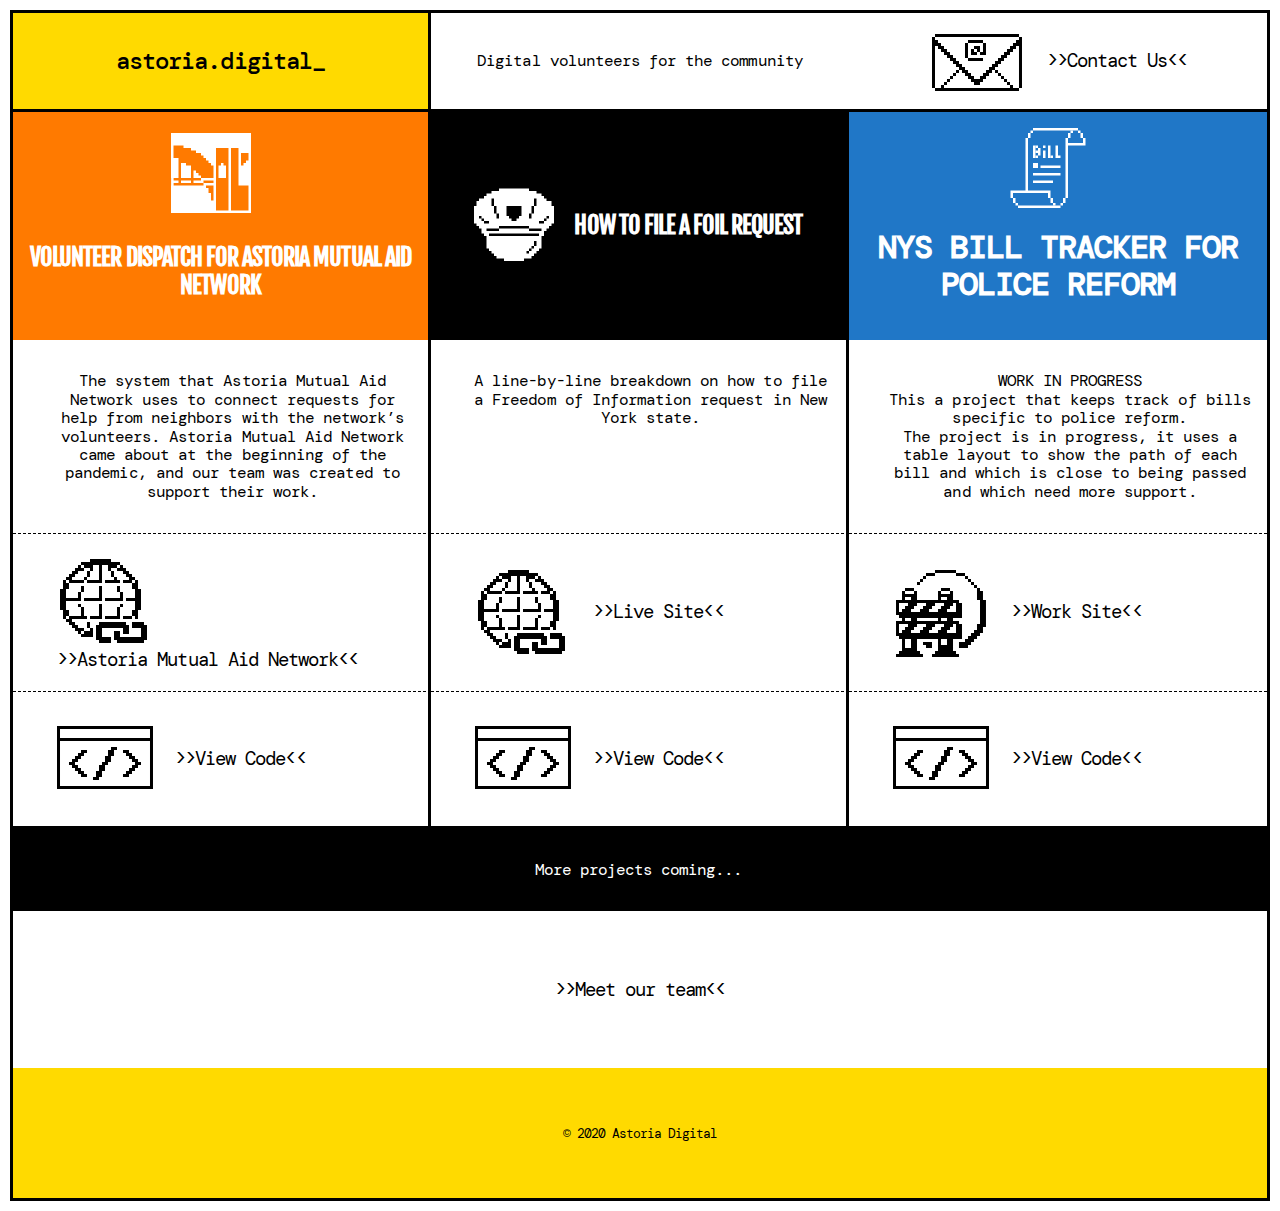
==== index.html @ bfd00ee8 "Merge pull request #7 from elliott-king/patch-1" ====
<!DOCTYPE html>
<html lang="en" dir="ltr">

  <head>
    <meta charset="utf-8">
    <meta name="viewport" content="width=device-width,initial-scale=1">
    <meta name="description" content="Digital volunteers for the community.">
    <title>Astoria Digital</title>
    <link href="https://fonts.googleapis.com/css2?family=DM+Mono:ital,wght@0,300;0,400;0,500;1,300;1,400;1,500&family=Fjalla+One&display=swap" rel="stylesheet">
    <link href="index.css" rel="stylesheet">
  </head>

  <body>
    <div hidden>
      <svg xmlns="http://www.w3.org/2000/svg">
        <symbol role="img" id="icon--ama" viewBox="0 0 8.467 8.467"><title>Bridge icon</title><path d="M0 0V4.762h.012v.794H0v2.91h8.467V0H0zm.265 1.323h1.058v.264h.794v.265h.529v.265h.529v.264h.265v.265h.264v.264h.265v.265h.264v.265h.265v1.322H3.175v.265h-.794v.265H3.44v-.265h1.058v.265H3.44v.264H.276v-.264h.518v-.265H.276v-.265h.518V2.646h-.53V1.323zm2.91 3.44v-.265H2.91v-.265h-.264V3.97H2.38v.793h.794zm1.323-3.176h1.587v6.615H4.762V1.59h-.264v-.002zm1.852 0h.794V5.556h1.058v2.646H6.35V1.587zm1.058.53h.794v.793h-.265v.265h-.264v.265h-.265V2.117zm-6.35 1.058V4.762h1.059V3.44h-.53v-.265h-.529zm4.234 0v.265h-.265v1.322h.794V3.44h-.265v-.265h-.264zM1.058 5.027v.265h1.059v-.265H1.058zm2.646.53h.794v1.587h-.265V6.35H3.97v-.53h-.265v-.264z"/></symbol>
        <symbol role="img" id="icon--bill" viewBox="0 0 8.467 8.467"><title>Legal bill icon</title><path d="M2.646 3.704h.53v.53h-.53zm-.794-2.646h.265v5.556h-.265zm4.233 0h.265v6.35h-.265zM.264 6.88v-.266h4.233v.265zm.794 1.586v-.265h4.498v.265zM2.646.264V0h4.762v.265zM6.35 1.852v-.265h1.852v.265zM3.44 4.233v-.265h2.116v.265zm-.794 1.588v-.265h2.117v.265zm0-.794v-.265h2.91v.265zM2.381.264h.265V.53h-.265z"/><path d="M6.614.264h.265V.53h-.265zm.794 0h.265V.53h-.265zM2.116.53h.265v.528h-.265zm4.234 0h.265v.528H6.35zm1.323 0h.265v.528h-.265zm.264.528h.265v.53h-.265zM4.233 6.88h.265v.528h-.265zm-3.969 0H.53v.528H.264zm.266.528h.264v.53H.53zm3.968 0h.265v.53h-.265zm1.323 0h.265v.53h-.265z"/><path d="M4.762 7.937h.265v.265h-.265zm.794 0h.265v.265h-.265zm-4.762 0h.265v.265H.794zm2.91-6.085h.265v.265h-.265zm0 .529h.265v.794h-.265zm-.529-.265h.265v.794h-.265zm-.529-.264h.265v1.323h-.265zm1.587 0h.265v1.323h-.265zm.794 0h.265v1.323h-.265z"/><path d="M2.91 1.852h.265v.265H2.91zm0 .529h.265v.265H2.91zm0 .529h.265v.265H2.91zm1.588 0h.265v.265h-.265zm.793.265h.265V2.91h-.265z"/></symbol>
        <symbol role="img" id="icon--caution" viewBox="0 0 8.467 8.467"><title>Caution icon</title><path d="M3.969.53v.264h-.265v.264H3.44v.53h-.265v.529H2.91v.529h-.264v.529H2.38v.265h-.264v.793h-.265v.53h-.265v.529h-.264v.264h-.265v.794H.794v.265H.529v.793h.265v.265h.529v.264h5.821v-.264h.529v-.265h.264v-.793h-.264V6.35h-.265v-.794h-.264v-.264h-.265v-.53h-.264v-.529H6.35V3.44h-.265v-.265h-.264v-.53h-.265v-.528h-.264v-.53h-.265v-.529h-.265V.794h-.264V.529h-.53zm0 .793h.529v.53h.264v.528h.265v.53h.265v.529h.264v.793h.265v.265h.264v.794h.265v.264h.265v.53h.264v.529h.265v.529h-.53v.264H1.853v-.264h-.53v-.53h.265v-.529h.265v-.529h.265v-.264h.264v-.794h.265v-.265h.264V3.44h.265v-.53h.265v-.529h.264v-.529h.265v-.53zm0 1.323v.264h-.265v2.117h.265v.794h.529v-.794h.264V2.91h-.264v-.264h-.53zm0 3.44v.264h-.265v.53h.265v.264h.529v-.265h.264V6.35h-.264v-.265h-.53z"/></symbol>
        <symbol role="img" id="icon--email" viewBox="0 0 8.467 8.467"><title>Email icon</title><path d="M.265 2.117v4.498h.264V2.91h.265v.265h.264v.265h.265v.264h.264v.265h.265v.264h.265v.265h.264v.264h.265v.265h.264v.265h.265v.264h.265v.265h.264v.264h.265v.265h.529v-.265h.264v-.264h.265v-.265h.265v-.264h.264v-.265h.265v-.265h.264v-.264h.265v-.265h.265V3.97h.264v-.265h.265V3.44h.264v-.265h.265V2.91h.264v3.705h.265V2.117h-.265v.264h-.264v.265h-.265v.264h-.264v.265h-.265v.265h-.264v.264H6.35v.265h-.265v.264h-.264v.265h-.265v.264h-.264v.265h-.265v.265h-.265v.264h-.264v.265h-.53v-.265h-.264v-.264H3.44v-.265h-.265v-.265H2.91v-.264h-.264v-.265H2.38V3.97h-.264v-.265h-.265V3.44h-.265v-.265h-.264V2.91h-.265v-.264H.794V2.38H.529v-.264H.265z"/><path d="M.529 6.879v-.265h7.408v.265zM.529 2.117v-.265h7.408v.265zM3.969 2.91v.265h.264v.265h.265v-.53h-.529z"/><path d="M3.704 3.175v.53h.529V3.44H3.97v-.265h-.265zM3.175 2.646h.265v1.323h-.265zM4.762 2.646v.794h-.264v.264h.529V2.646h-.265zM3.44 2.646v-.265h1.323v.265zM3.44 4.233v-.265h1.323v.265zM5.821 5.292v-.265h.265v.265z"/><path d="M6.085 5.556v-.265h.265v.265zM6.35 5.821v-.265h.265v.265zM6.615 6.085V5.82h.265v.265zM6.879 6.35v-.265h.265v.265zM7.144 6.615V6.35h.265v.265zM1.058 6.615V6.35h.265v.265zM1.323 6.35v-.265h.265v.265zM1.587 6.085V5.82h.265v.265zM1.852 5.821v-.265h.265v.265zM2.117 5.556v-.265h.265v.265z"/><path d="M2.381 5.292v-.265h.265v.265z"/></symbol>
        <symbol role="img" id="icon--filecode" viewBox="0 0 8.467 8.467"><title>Code file icon</title><path d="M0 1.323v5.556h8.467V1.323H0zm.265.264h7.937v.794H.265v-.794zm0 1.059h7.937v3.969H.265v-3.97z"/><path d="M2.117 3.44v.264h-.265v.265h-.265v.264h-.264v.265h-.265v.264h.265v.265h.264v.265h.265v.264h.265v.265h.529v-.265H2.38v-.264h-.264v-.265h-.265v-.265h-.265v-.264h.265v-.265h.265V3.97h.264v-.265h.265V3.44h-.53zM6.35 3.44v.264h.265v.265h.264v.264h.265v.265h.264v.264h-.264v.265h-.265v.265h-.264v.264H6.35v.265h-.53v-.265h.265v-.264h.265v-.265h.265v-.265h.264v-.264h-.264v-.265H6.35V3.97h-.265v-.265h-.264V3.44zM4.762 3.175v.265h-.264v.529h-.265v.529H3.97v.264h-.265v.53H3.44v.529h-.265v.264h.53v-.264h.264v-.53h.264v-.529h.265v-.264h.264v-.53h.265V3.44h.265v-.265h-.53z"/></symbol>
        <symbol role="img" id="icon--filegeneric" viewBox="0 0 8.467 8.467"><title>File icon</title><path d="M1.323 0v8.467h5.821V1.852h-.265v-.265h-.264v.265H5.292V.53h.264V.265h-.264V0H1.323zm4.233.53v.264h.265V.529h-.265zm.265.264v.264h.264V.794h-.264zm.264.264v.265h.265v-.265h-.265zm.265.265v.264h.265v-.264H6.35zM1.587.265h3.44v1.852H6.88v6.085H1.587V.265zm.794 2.91v.265h3.704v-.265H2.381zm0 .794v.264h3.704V3.97H2.381zm0 .793v.265h3.704v-.265H2.381zm0 .794v.265h3.704v-.265H2.381zm0 .794v.265h1.852V6.35H2.381z"/></symbol>
        <symbol role="img" id="icon--link" viewBox="0 0 32 32"><title>Link icon</title><path d="M0 0h32v32H0V0zm8 [base64] 12v1h6v-5h-1v4H9zm2 6v1h4v-5h-1v4h-3zm2 3v5h1v1h4v-2h-3v-3h7v2h2v-3h-1v-1h-9v1h-1zm3-9v1h6v-3h-1v2h-5zm0 6v1h5v-4h-1v3h-4zm3 5v3h1v1h9v-1h1v-5h-1v-1h-4v2h3v3h-7v-2h-2zm1-15v2h1v-2h-1zm1 6v1h1v-1h-1zm1 4v1h3v-1h-3z" fill="transparent"/><path d="M11 2h7v1h3v1h-1v1h-2v1h-1V4h-2v6h-5V9h4V4h-2v2h-1V5H9V4H8V3h3V2z"/><path d="M7 4h1v1h1v1H7v1H6v1H5v1h4v1H4V9H3V8h1V7h1V6h1V5h1V4z"/><path d="M8 4h1v1H8V4zM12 4h2v5h-4V8h1V6h1V4zM20 4h1v1h-1V4z" fill="transparent"/><path d="M21 4h1v1h1v1h1v1h1v1h1v1h-1v1h-3V9h2V8h-1V7h-1V6h-2V5h1V4z"/><path d="M9 5h2v1h-1v2H9v1H5V8h1V7h1V6h2V5z" fill="transparent"/><path d="M10 6h1v2h-1V6zM18 6h1v2h-1V6zM9 8h1v1H9V8zM19 8h1v1h1v1h-5V9h3V8zM2 9h1v1h1v2H3v3h4v-2h1v3H3v3h1v2H3v1H2v-3H1v-7h1V9z"/><path d="M3 9h1v1H3V9zM25 9h1v1h-1V9z" fill="transparent"/><path d="M26 9h1v3h1v7h-1v3h-1v-1h-1v-2h1v-3h-3v-1h3v-3h-1v-2h1V9zM8 11h1v2H8v-2zM14 11h1v5H9v-1h5v-4zM20 11h1v2h-1v-2zM21 13h1v3h-6v-1h5v-2zM7 17h1v1H7v-1zM14 17h1v5h-4v-1h3v-4zM21 17h1v1h-1v-1zM8 18h1v3h1v1H5v1h1v1h1v1h2v1H8v1H7v-1H6v-1H5v-1H4v-1H3v-1h1v-1h4v-3zM20 18h1v4h-5v-1h4v-3z"/><path d="M3 21h1v1H3v-1z" fill="transparent"/><path d="M22 21h3v1h-3v-1zM10 23h1v2h-1v-2zM14 23h9v1h1v3h-2v-2h-7v3h3v2h-4v-1h-1v-5h1v-1z"/><path d="M25 23h4v1h1v5h-1v1h-9v-1h-1v-3h2v2h7v-3h-3v-2zM11 25h1v3H8v-1h1v-1h2v-1z"/><path d="M8 26h1v1H8v-1z" fill="transparent"/></symbol>
        <symbol role="img" id="icon--policehat" viewBox="0 0 32 32"><title>Police hat icon</title><path d="M0 0h32v8h-1V6h-2V5h-1V4h-1V3h-2V2h-3V1H10v1H7v1H5v1H4v1H2v1H1v2H0V0z" fill="transparent"/><path d="M10 1h12v1h3v1h2v1h1v1h1v1h2v2h1v7h-1v1h-1v1h-1v1h-1v2h-1v5h-1v1h-1v1h-1v1h-1v1h-3v1h-8v-1H9v-1H8v-1H7v-1H6v-1H5v-5H4v-1H3v-2H2v-1H1v-1H0V8h1V6h1V5h2V4h1V3h2V2h3V1zM7 5v3h1V5H7zm1 3v3h1V8H8zm5 0v4h1v1h1v1h2v-1h1v-1h1V8h-6zm-4 3v2h1v-2H9zm-7 1v1h1v-1H2zm1 1v1h1v-1H3zm1 1v1h2v-1H4zm6 2v1H5v1h5v-1h12v-1H10zM24 5v3h-1v3h-1v2h1v-2h1V8h1V5h-1zM6 19v1h20v-1H6zm20-5v1h2v-1h-2zm3-2v1h-1v1h1v-1h1v-1h-1zm-7 5v1h5v-1h-5zm2 5v2h-1v1h-1v1h-1v1h1v-1h1v-1h1v-1h1v-2h-1z"/><path d="M7 5h1v3H7V5zM24 5h1v3h-1V5zM8 8h1v3H8V8zM13 8h6v4h-1v1h-1v1h-2v-1h-1v-1h-1V8zM23 8h1v3h-1V8zM9 11h1v2H9v-2zM22 11h1v2h-1v-2zM2 12h1v1H2v-1zM29 12h1v1h-1v-1zM3 13h1v1H3v-1zM28 13h1v1h-1v-1zM4 14h2v1H4v-1zM26 14h2v1h-2v-1zM0 15h1v1h1v1h1v2h1v1h1v5h1v1h1v1h1v1h1v1h3v1h8v-1h3v-1h1v-1h1v-1h1v-1h1v-5h1v-2h1v-1h1v-1h1v-1h1v17H0V15z" fill="transparent"/><path d="M10 16h12v1H10v-1zM5 17h5v1H5v-1zM22 17h5v1h-5v-1zM6 19h20v1H6v-1zM24 22h1v2h-1v-2zM23 24h1v1h-1v-1zM22 25h1v1h-1v-1zM21 26h1v1h-1v-1z" fill="transparent"/></symbol>
        <symbol role="img" id="icon--wiplink" viewBox="0 0 8.467 8.467"><title>Work in progress icon</title><path d="M.795 2.38v.796H.266v1.322h.263v.264H3.97v-.53h-.793V3.97h.263v-.266h.264V3.44h.266v-.263H2.117V2.38h-.265v.265h-.793V2.38zm3.174.796l.002.263h.527v.264h-.266v.266H3.97l.002.263H3.97l.002.266H3.97l.002.264h.791V3.176h-.53V2.91h.53v-.264h-.53v-.265H3.97l.002.265H3.97l.002.264H3.97l.002.266H3.97zm.793-.266h.002l-.002.266h.002l-.002.263h.002l-.002.264h.002l-.002.266h.265v-.266h.266V3.44h.264v.793h-.793l-.002.266h.002l-.002.264h1.324V3.439H5.82v-.263h-.527V2.38h-.266v.265h-.263l-.002.264zm-3.703 0h.529v.266h-.529zm-.53.53h.793v.263H1.06v.266H.795v.263H.529zm1.588 0h.793v.263h-.264v.266h-.265v.263h-.793V3.97h.264v-.266h.265zM.795 4.763v.263H.266V6.35h.263v.265h.266v.264h.264v-.264h.529v.264h.529v-.264H3.97v-.529h-.793V5.82h.263v-.263h.264v-.264h.266v-.266H2.117v-.263h-.529v.263h-.529v-.263H.795zm3.174.263l.002.266h.527v.264h-.266v.263H3.97l.002.266H3.97l.002.264H3.97l.002.265H3.97l.002.264h.261v-.264h.53V5.027h-.53v-.263H3.97l.002.263H3.97zm.793 0h.002l-.002.266h.002l-.002.264h.002l-.002.263h.265v-.263h.266v-.264h.264v.793h-.793l-.002.264h.002l-.002.265h.002l-.002.264h.531v-.264h.793V5.293H5.82v-.266h-.527v-.263h-.529l-.002.263zm-4.233.266h.793v.264H1.06v.263H.795v.266H.529zm1.588 0h.793v.264h-.264v.263h-.265v.266h-.793V5.82h.264v-.263h.265v-.264zM.795 6.881v.793H.529v.263H.266v.264h2.38v-.264h-.265v-.263h-.264V6.88h-.529v.527h-.529V6.88H.795zm3.174 0l.002.264h-.002l.002.263h-.002l.002.266h-.002l.002.263h-.002l.002.264h.791V7.145h-.53V6.88H3.97zm.793.264h.002l-.002.263h.002l-.002.266h.002l-.002.263h.002l-.002.264H5.82v-.264h-.263v-.263h-.264V6.88h-.529l-.002.264zm-.793.793v-.264h-.266v.263H3.44v.264h.53v-.264z"/><path d="M7.408 2.117v1.059h.266v1.586H8.2V3.176h-.264V2.38h-.263v-.264h-.266zm.266 2.647v.529h-.266v.527h-.263v.266H6.88l-.002.264h.002l-.002.265h.002l-.002.264h.266v-.264h.263V6.35h.266v-.264h.263v-.529H8.2v-.793h-.527zm-.795 2.115V6.35h-.264v.265H6.35v.264zM5.82 6.88v.527h.795v-.263h.264V6.88z"/><path d="M2.646 6.88v.265h.264v.263h.529v-.527h-.793z"/><path d="M4.232 2.117v.264h.53v-.264zm.53.264h.265v-.264h-.263z"/><path d="M1.059 2.117v.264h.793v-.264z"/><path d="M7.144 1.852h.264v.265h-.264"/><path d="M6.88 1.587h.264v.265h-.265"/><path d="M2.117 1.587h.264v.265h-.264"/><path d="M6.615 1.323h.264v.264h-.264"/><path d="M2.381 1.323h.265v.264H2.38"/><path d="M6.35 1.058h.265v.265H6.35"/><path d="M2.646 1.058h.264v.265h-.264"/><path d="M5.557.795v.264h.793V.795z"/><path d="M2.91.795v.264h.793V.795z"/><path d="M3.703.53v.265h.266V.529h-.266zm.266 0l.002.265h.791V.529h-.793zm.793.265h.795V.529h-.793z"/></symbol>
      </svg>
    </div>

    <main class="content">

      <!-- site header -->
      <h1 class="site-header__title">
        <a href="/" class="site-header__text">astoria.digital</a><span class="site-header__cursor">_</span>
      </h1>

      <p class="site-header__slogan">Digital volunteers for the community</p>

      <a href="mailto:team@astoria.digital?subject=feedback" class="site-header__contact callout">
        <svg class="icon project__icon"><use xlink:href="#icon--email" /></svg>
        <span class="callout__text">Contact Us</span>
      </a>
      <!-- end site header -->

      <!-- project 1 -->
      <div class="project__header project__header--dispatch">
        <svg class="icon project__icon"><use xlink:href="#icon--ama" /></svg>
        <h2 class="project__title">Volunteer Dispatch for Astoria Mutual Aid Network</h2>
      </div>

      <p class="project__item project__description">The system that Astoria Mutual Aid Network uses to connect requests for help from neighbors with the network’s volunteers. Astoria Mutual Aid Network came about at the beginning of the pandemic, and our team was created to support their work.</p>

      <a class="project__item project__item-site callout" href="https://astoriamutualaid.com/">
        <svg class="icon callout__icon"><use xlink:href="#icon--link" /></svg>
        <span class="callout__text">Astoria Mutual Aid Network</span>
      </a>

      <a class="project__item project__item-code callout" href="https://github.com/astoria-tech/volunteer-dispatch">
        <svg class="icon callout__icon"><use xlink:href="#icon--filecode" /></svg>
        <span class="callout__text">View Code</span>
      </a>
      <!-- end project 1 -->

      <!-- project 2 -->
      <div class="project__header project__header--foil">
        <svg class="icon project__icon"><use xlink:href="#icon--policehat" /></svg>
        <h2 class="project__title">How to file a FOIL request</h2>
      </div>

      <p class="project__item project__description">A line-by-line breakdown on how to file a Freedom of Information request in New York state.</p>
      <a class="project__item project__item-site callout" href="https://foil.astoria.digital">
        <svg class="icon callout__icon"><use xlink:href="#icon--link" /></svg>
        <span class="callout__text">Live Site</span>
      </a>

      <a class="project__item project__item-code callout" href="https://github.com/astoria-tech/FOIL-Request">
        <svg class="icon callout__icon"><use xlink:href="#icon--filecode" /></svg>
        <span class="callout__text">View Code</span>
      </a>
      <!-- end project 2-->

      <!-- project 3 -->
      <div class="project__header project__header--bill project__header--last ">
        <svg class="icon project__icon"><use xlink:href="#icon--bill" /></svg>
        <h1 class="project__title">NYS Bill Tracker for Police Reform</h2>
        </div>

        <p class="project__item project__description"><span class="wip">WORK IN PROGRESS</span><br>This a project that keeps track of bills specific to police reform. <br>The project is in progress, it uses a table layout to show the path of each bill and which is close to being passed and which need more support.</p>

        <a class="project__item project__item-site callout" href="https://bills.astoria.digital/">
          <svg class="icon callout__icon"><use xlink:href="#icon--wiplink" /></svg>
          <span class="callout__text">Work Site</span>
        </a>

        <a class="project__item project__item-code callout" href="https://github.com/astoria-tech/bill-tracker">
          <svg class="icon callout__icon"><use xlink:href="#icon--filecode" /></svg>
          <span class="callout__text">View Code</span>
        </a>
        <!-- end project 3 -->

          <div class="project__header project__header--more">
            <p>More projects coming...</p>
          </div>

        </main><!-- end site-content -->

        <section class="team-link">
          <p class="callout"><a href="./team.html"><span class="callout__text">Meet our team</span></a></p>
        </section>

        <footer class="site-footer">
          <p><small>© 2020 Astoria Digital</small></p>
        </footer>

      </body>
      </html>
---- index.css ----
/*! normalize.css v8.0.1 | MIT License | github.com/necolas/normalize.css {{{ */

/* Document
   ========================================================================== */

/**
 * 1. Correct the line height in all browsers.
 * 2. Prevent adjustments of font size after orientation changes in iOS.
 */

html {
  line-height: 1.15; /* 1 */
  -webkit-text-size-adjust: 100%; /* 2 */
}

/* Sections
   ========================================================================== */

/**
 * Remove the margin in all browsers.
 */

body {
  margin: 0;
}

/**
 * Render the `main` element consistently in IE.
 */

main {
  display: block;
}

/**
 * Correct the font size and margin on `h1` elements within `section` and
 * `article` contexts in Chrome, Firefox, and Safari.
 */

h1 {
  font-size: 2em;
  margin: 0.67em 0;
}

/* Grouping content
   ========================================================================== */

/**
 * 1. Add the correct box sizing in Firefox.
 * 2. Show the overflow in Edge and IE.
 */

hr {
  box-sizing: content-box; /* 1 */
  height: 0; /* 1 */
  overflow: visible; /* 2 */
}

/**
 * 1. Correct the inheritance and scaling of font size in all browsers.
 * 2. Correct the odd `em` font sizing in all browsers.
 */

pre {
  font-family: monospace, monospace; /* 1 */
  font-size: 1em; /* 2 */
}

/* Text-level semantics
   ========================================================================== */

/**
 * Remove the gray background on active links in IE 10.
 */

a {
  background-color: transparent;
}

/**
 * 1. Remove the bottom border in Chrome 57-
 * 2. Add the correct text decoration in Chrome, Edge, IE, Opera, and Safari.
 */

abbr[title] {
  border-bottom: none; /* 1 */
  text-decoration: underline; /* 2 */
  text-decoration: underline dotted; /* 2 */
}

/**
 * Add the correct font weight in Chrome, Edge, and Safari.
 */

b,
strong {
  font-weight: bolder;
}

/**
 * 1. Correct the inheritance and scaling of font size in all browsers.
 * 2. Correct the odd `em` font sizing in all browsers.
 */

code,
kbd,
samp {
  font-family: monospace, monospace; /* 1 */
  font-size: 1em; /* 2 */
}

/**
 * Add the correct font size in all browsers.
 */

small {
  font-size: 80%;
}

/**
 * Prevent `sub` and `sup` elements from affecting the line height in
 * all browsers.
 */

sub,
sup {
  font-size: 75%;
  line-height: 0;
  position: relative;
  vertical-align: baseline;
}

sub {
  bottom: -0.25em;
}

sup {
  top: -0.5em;
}

/* Embedded content
   ========================================================================== */

/**
 * Remove the border on images inside links in IE 10.
 */

img {
  border-style: none;
}

/* Forms
   ========================================================================== */

/**
 * 1. Change the font styles in all browsers.
 * 2. Remove the margin in Firefox and Safari.
 */

button,
input,
optgroup,
select,
textarea {
  font-family: inherit; /* 1 */
  font-size: 100%; /* 1 */
  line-height: 1.15; /* 1 */
  margin: 0; /* 2 */
}

/**
 * Show the overflow in IE.
 * 1. Show the overflow in Edge.
 */

button,
input { /* 1 */
  overflow: visible;
}

/**
 * Remove the inheritance of text transform in Edge, Firefox, and IE.
 * 1. Remove the inheritance of text transform in Firefox.
 */

button,
select { /* 1 */
  text-transform: none;
}

/**
 * Correct the inability to style clickable types in iOS and Safari.
 */

button,
[type="button"],
[type="reset"],
[type="submit"] {
  -webkit-appearance: button;
}

/**
 * Remove the inner border and padding in Firefox.
 */

button::-moz-focus-inner,
[type="button"]::-moz-focus-inner,
[type="reset"]::-moz-focus-inner,
[type="submit"]::-moz-focus-inner {
  border-style: none;
  padding: 0;
}

/**
 * Restore the focus styles unset by the previous rule.
 */

button:-moz-focusring,
[type="button"]:-moz-focusring,
[type="reset"]:-moz-focusring,
[type="submit"]:-moz-focusring {
  outline: 1px dotted ButtonText;
}

/**
 * Correct the padding in Firefox.
 */

fieldset {
  padding: 0.35em 0.75em 0.625em;
}

/**
 * 1. Correct the text wrapping in Edge and IE.
 * 2. Correct the color inheritance from `fieldset` elements in IE.
 * 3. Remove the padding so developers are not caught out when they zero out
 *    `fieldset` elements in all browsers.
 */

legend {
  box-sizing: border-box; /* 1 */
  color: inherit; /* 2 */
  display: table; /* 1 */
  max-width: 100%; /* 1 */
  padding: 0; /* 3 */
  white-space: normal; /* 1 */
}

/**
 * Add the correct vertical alignment in Chrome, Firefox, and Opera.
 */

progress {
  vertical-align: baseline;
}

/**
 * Remove the default vertical scrollbar in IE 10+.
 */

textarea {
  overflow: auto;
}

/**
 * 1. Add the correct box sizing in IE 10.
 * 2. Remove the padding in IE 10.
 */

[type="checkbox"],
[type="radio"] {
  box-sizing: border-box; /* 1 */
  padding: 0; /* 2 */
}

/**
 * Correct the cursor style of increment and decrement buttons in Chrome.
 */

[type="number"]::-webkit-inner-spin-button,
[type="number"]::-webkit-outer-spin-button {
  height: auto;
}

/**
 * 1. Correct the odd appearance in Chrome and Safari.
 * 2. Correct the outline style in Safari.
 */

[type="search"] {
  -webkit-appearance: textfield; /* 1 */
  outline-offset: -2px; /* 2 */
}

/**
 * Remove the inner padding in Chrome and Safari on macOS.
 */

[type="search"]::-webkit-search-decoration {
  -webkit-appearance: none;
}

/**
 * 1. Correct the inability to style clickable types in iOS and Safari.
 * 2. Change font properties to `inherit` in Safari.
 */

::-webkit-file-upload-button {
  -webkit-appearance: button; /* 1 */
  font: inherit; /* 2 */
}

/* Interactive
   ========================================================================== */

/*
 * Add the correct display in Edge, IE 10+, and Firefox.
 */

details {
  display: block;
}

/*
 * Add the correct display in all browsers.
 */

summary {
  display: list-item;
}

/* Misc
   ========================================================================== */

/**
 * Add the correct display in IE 10+.
 */

template {
  display: none;
}

/**
 * Add the correct display in IE 10.
 */

[hidden] {
  display: none;
}

/* }}} */

/* Base elements {{{ */

:root {
  --highlight-yellow: #ffda00;
  --highlight-blue: #2077c7;
  --highlight-orange: #ff7a00;
}

* {
  box-sizing: border-box;
}

html {
  font-size: 10px;
  font-family: "DM Mono", monospace;
  margin: 1em;
}

body {
  font-size: 1.6em;
  letter-spacing: -0.06em;
  color: #000;
  border: 3px solid currentColor;
  text-align: center;
}


h2, h3, h4, h5, h6 {
  font-family: "Fjalla One", sans-serif;
}

p {
  padding-left: 1em;
  padding-right: 1em;
}

a,
a:link,
a:visited {
  color: #000;
  text-decoration: none;
}

a:hover,
a:active,
a:focus {
  text-decoration: underline;
}

svg {
  fill: currentColor;
}

/* }}} */

/* General {{{ */

.icon {
  width: 5em;
  height: 5em;
}

/* }}} */

/* Callout {{{ */

.callout {
  display: flex;
  flex-flow: row wrap;
  align-items: center;
  font-size: 1.2em;
}

.callout__icon {
  margin-right: 2ch;
}

a:hover .callout__text {
  background-color: var(--highlight-yellow);
}

.callout__text::before {
  content: '>>';
}

.callout__text::after {
  content: '<<';
}

/* }}} */

/* Site header {{{ */

.site-header__title,
.site-header__slogan {
  grid-row-start: 1;
  display: flex;
  flex-flow: row nowrap;
  justify-content: center;
  align-items: center;
}

.site-header__cursor {
  animation: blink 1.5s infinite;
}

.site-header__title {
  font-weight: 500;
  margin: 0;
  font-size: 2.4rem;
  padding: 1em;
  background-color: var(--highlight-yellow);
}

.site-header__contact {
  justify-content: center;
}

@keyframes blink {
  0%, 49.9% {
    opacity:0;
  }
  50%, 100% {
    opacity: 1;
  }
}

/* }}} */

/* Projects {{{ */

.project__header {
  display: flex;
  flex-flow: row wrap;
  justify-content: center;
  align-items: center;
  padding: 1em;
  color: #fff;
  background-color: #000;
  border-top: 3px solid #000;
  grid-row-start: 2;
}

.project__header--bill {
  background-color: var(--highlight-blue);
}

.project__header--dispatch {
  background-color: var(--highlight-orange);
}

.project__header--more {
  grid-row-start: 6;
  grid-column-start: 1;
  grid-column-end: -1;
}

.project__title {
  text-transform: uppercase;
}

.project__icon {
  margin-right: 2ch;
}

.project__item-site {
  grid-row-start: 4;
}

.project__item-code {
  grid-row-start: 5;
}

.project__item {
  padding-top: 1em;
  padding-bottom: 1em;
  padding-left: 4ch;
}

.project__item + .project__item {
  border-top: 1px dashed currentColor;
}

.project__description {
  grid-row-start: 3;
  margin: 0;
  padding-top: 2em;
  padding-bottom: 2em;
}

/* }}} */

/* Team {{{ */

.team-link {
  padding: 3em;
}

.team-link .callout {
  justify-content: center;
}

.team {
  grid-row-start: 2;
  grid-column-start: 1;
  grid-column-end: -1;
  display: flex;
  flex-flow: row wrap;
  justify-content: space-around;
  padding: 2em;
}

.team__title {
  flex: 1 0 100%;
}

.team__member {
  position: relative;
  transition: transform 100ms ease-in;
}

.team__member:hover {
  transform: rotate(20deg);
}

.team__member:nth-child(even):hover {
  transform: rotate(-20deg);
}

/* }}} */

/* Grid specific {{{ */

@media screen and (min-width: 700px) {

  .content {
    display: grid;
    grid-template-columns: [left] 1fr [center] 1fr [right] 1fr;
    grid-template-rows: repeat(6, max-content);
  }

  .site-header__title {
    border-right: 3px solid #000;
  }

  .project__header,
  .project__header ~ .project__item {
    border-right: 3px solid #000;
  }

  .project__header--last,
  .project__header--last ~ .project__item {
    border-right: none;
  }

}

/* }}} */

/* Footer {{{ */

.site-footer {
  padding: 4rem;
  background-color: var(--highlight-yellow);
}

/* }}} */

/*
vim: foldmethod=marker
*/
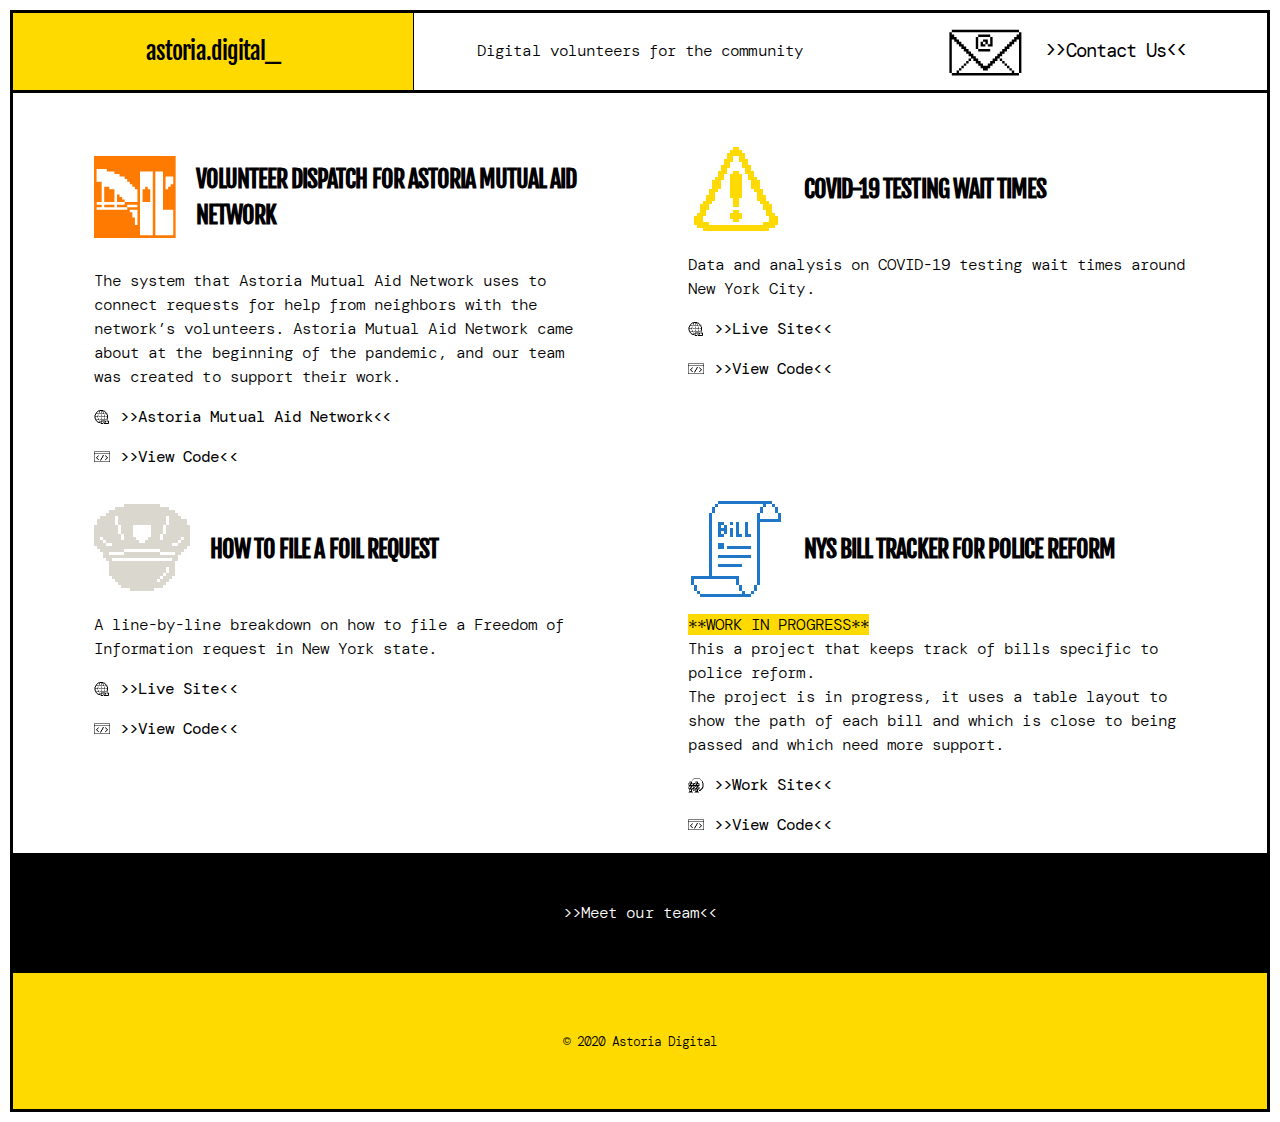
==== commit d3d62408: "Dynamic project columns" ====
--- a/index.html
+++ b/index.html
@@ -7,10 +7,11 @@
     <meta name="description" content="Digital volunteers for the community.">
     <title>Astoria Digital</title>
     <link href="https://fonts.googleapis.com/css2?family=DM+Mono:ital,wght@0,300;0,400;0,500;1,300;1,400;1,500&family=Fjalla+One&display=swap" rel="stylesheet">
-    <link href="index.css" rel="stylesheet">
+    <link href="styles.css" rel="stylesheet">
   </head>
 
-  <body>
+  <body class="page-home">
+
     <div hidden>
       <svg xmlns="http://www.w3.org/2000/svg">
         <symbol role="img" id="icon--ama" viewBox="0 0 8.467 8.467"><title>Bridge icon</title><path d="M0 0V4.762h.012v.794H0v2.91h8.467V0H0zm.265 1.323h1.058v.264h.794v.265h.529v.265h.529v.264h.265v.265h.264v.264h.265v.265h.264v.265h.265v1.322H3.175v.265h-.794v.265H3.44v-.265h1.058v.265H3.44v.264H.276v-.264h.518v-.265H.276v-.265h.518V2.646h-.53V1.323zm2.91 3.44v-.265H2.91v-.265h-.264V3.97H2.38v.793h.794zm1.323-3.176h1.587v6.615H4.762V1.59h-.264v-.002zm1.852 0h.794V5.556h1.058v2.646H6.35V1.587zm1.058.53h.794v.793h-.265v.265h-.264v.265h-.265V2.117zm-6.35 1.058V4.762h1.059V3.44h-.53v-.265h-.529zm4.234 0v.265h-.265v1.322h.794V3.44h-.265v-.265h-.264zM1.058 5.027v.265h1.059v-.265H1.058zm2.646.53h.794v1.587h-.265V6.35H3.97v-.53h-.265v-.264z"/></symbol>
@@ -25,90 +26,104 @@
       </svg>
     </div>
 
-    <main class="content">
-
-      <!-- site header -->
+    <header class="site-header">
       <h1 class="site-header__title">
         <a href="/" class="site-header__text">astoria.digital</a><span class="site-header__cursor">_</span>
       </h1>
+      <p class="site-header__slogan">Digital volunteers for the community</p>
+      <a href="mailto:team@astoria.digital?subject=feedback" class="site-header__contact">
+        <svg class="project__icon"><use xlink:href="#icon--email" /></svg>
+        <span class="project__text">Contact Us</span>
+      </a>
+    </header>
 
-      <p class="site-header__slogan">Digital volunteers for the community</p>
+    <main class="content">
 
-      <a href="mailto:team@astoria.digital?subject=feedback" class="site-header__contact callout">
-        <svg class="icon project__icon"><use xlink:href="#icon--email" /></svg>
-        <span class="callout__text">Contact Us</span>
-      </a>
-      <!-- end site header -->
+      <div class="projects">
 
-      <!-- project 1 -->
-      <div class="project__header project__header--dispatch">
-        <svg class="icon project__icon"><use xlink:href="#icon--ama" /></svg>
-        <h2 class="project__title">Volunteer Dispatch for Astoria Mutual Aid Network</h2>
+        <div class="project">
+          <div class="project__header project__header--dispatch">
+            <svg class="project__icon"><use xlink:href="#icon--ama" /></svg>
+            <h2 class="project__title">Volunteer Dispatch for Astoria Mutual Aid Network</h2>
+          </div>
+          <p class="project__description">The system that Astoria Mutual Aid Network uses to connect requests for help from neighbors with the network’s volunteers. Astoria Mutual Aid Network came about at the beginning of the pandemic, and our team was created to support their work.</p>
+          <div class="project__links">
+            <a class="project__link" href="https://astoriamutualaid.com/">
+              <svg class="project__link-icon"><use xlink:href="#icon--link" /></svg>
+              <span class="project__text">Astoria Mutual Aid Network</span>
+            </a>
+            <a class="project__link" href="https://github.com/astoria-tech/volunteer-dispatch">
+              <svg class="project__link-icon"><use xlink:href="#icon--filecode" /></svg>
+              <span class="project__text">View Code</span>
+            </a>
+          </div>
+        </div>
+
+        <div class="project">
+          <div class="project__header project__header--covid-wait-times">
+            <svg class="project__icon"><use xlink:href="#icon--caution" /></svg>
+            <h2 class="project__title">COVID-19 Testing Wait Times</h2>
+          </div>
+          <p class="project__description">Data and analysis on COVID-19 testing wait times around New York City.</p>
+          <div class="project__links">
+            <a class="project__link" href="https://datastudio.google.com/u/0/reporting/1506fb15-ab88-4226-a251-59a114affd9c/page/EdRsB">
+              <svg class="project__link-icon"><use xlink:href="#icon--link" /></svg>
+              <span class="project__text">Live Site</span>
+            </a>
+            <a class="project__link" href="https://github.com/astoria-tech/nyc-covid19-testing-wait-times">
+              <svg class="project__link-icon"><use xlink:href="#icon--filecode" /></svg>
+              <span class="project__text">View Code</span>
+            </a>
+          </div>
+        </div>
+
+        <div class="project">
+          <div class="project__header project__header--foil">
+            <svg class="project__icon"><use xlink:href="#icon--policehat" /></svg>
+            <h2 class="project__title">How to file a FOIL request</h2>
+          </div>
+          <p class="project__description">A line-by-line breakdown on how to file a Freedom of Information request in New York state.</p>
+          <div class="project__links">
+            <a class="project__link" href="https://foil.astoria.digital">
+              <svg class="project__link-icon"><use xlink:href="#icon--link" /></svg>
+              <span class="project__text">Live Site</span>
+            </a>
+            <a class="project__link" href="https://github.com/astoria-tech/FOIL-Request">
+              <svg class="project__link-icon"><use xlink:href="#icon--filecode" /></svg>
+              <span class="project__text">View Code</span>
+            </a>
+          </div>
+        </div>
+
+        <div class="project">
+          <div class="project__header project__header--bill">
+            <svg class="project__icon"><use xlink:href="#icon--bill" /></svg>
+            <h2 class="project__title">NYS Bill Tracker for Police Reform</h2>
+          </div>
+          <p class="project__description"><span class="project__wip">Work in progress</span><br>This a project that keeps track of bills specific to police reform. <br>The project is in progress, it uses a table layout to show the path of each bill and which is close to being passed and which need more support.</p>
+          <div class="project__links">
+            <a class="project__link" href="https://bills.astoria.digital/">
+              <svg class="project__link-icon"><use xlink:href="#icon--wiplink" /></svg>
+              <span class="project__text">Work Site</span>
+            </a>
+            <a class="project__link" href="https://github.com/astoria-tech/bill-tracker">
+              <svg class="project__link-icon"><use xlink:href="#icon--filecode" /></svg>
+              <span class="project__text">View Code</span>
+            </a>
+          </div>
+        </div>
+
       </div>
 
-      <p class="project__item project__description">The system that Astoria Mutual Aid Network uses to connect requests for help from neighbors with the network’s volunteers. Astoria Mutual Aid Network came about at the beginning of the pandemic, and our team was created to support their work.</p>
+    </main><!-- end site-content -->
 
-      <a class="project__item project__item-site callout" href="https://astoriamutualaid.com/">
-        <svg class="icon callout__icon"><use xlink:href="#icon--link" /></svg>
-        <span class="callout__text">Astoria Mutual Aid Network</span>
-      </a>
+    <section class="team-link">
+      <p class="project"><a href="./team.html"><span class="project__text">Meet our team</span></a></p>
+    </section>
 
-      <a class="project__item project__item-code callout" href="https://github.com/astoria-tech/volunteer-dispatch">
-        <svg class="icon callout__icon"><use xlink:href="#icon--filecode" /></svg>
-        <span class="callout__text">View Code</span>
-      </a>
-      <!-- end project 1 -->
+    <footer class="site-footer">
+      <p><small>© 2020 Astoria Digital</small></p>
+    </footer>
 
-      <!-- project 2 -->
-      <div class="project__header project__header--foil">
-        <svg class="icon project__icon"><use xlink:href="#icon--policehat" /></svg>
-        <h2 class="project__title">How to file a FOIL request</h2>
-      </div>
-
-      <p class="project__item project__description">A line-by-line breakdown on how to file a Freedom of Information request in New York state.</p>
-      <a class="project__item project__item-site callout" href="https://foil.astoria.digital">
-        <svg class="icon callout__icon"><use xlink:href="#icon--link" /></svg>
-        <span class="callout__text">Live Site</span>
-      </a>
-
-      <a class="project__item project__item-code callout" href="https://github.com/astoria-tech/FOIL-Request">
-        <svg class="icon callout__icon"><use xlink:href="#icon--filecode" /></svg>
-        <span class="callout__text">View Code</span>
-      </a>
-      <!-- end project 2-->
-
-      <!-- project 3 -->
-      <div class="project__header project__header--bill project__header--last ">
-        <svg class="icon project__icon"><use xlink:href="#icon--bill" /></svg>
-        <h1 class="project__title">NYS Bill Tracker for Police Reform</h2>
-        </div>
-
-        <p class="project__item project__description"><span class="wip">WORK IN PROGRESS</span><br>This a project that keeps track of bills specific to police reform. <br>The project is in progress, it uses a table layout to show the path of each bill and which is close to being passed and which need more support.</p>
-
-        <a class="project__item project__item-site callout" href="https://bills.astoria.digital/">
-          <svg class="icon callout__icon"><use xlink:href="#icon--wiplink" /></svg>
-          <span class="callout__text">Work Site</span>
-        </a>
-
-        <a class="project__item project__item-code callout" href="https://github.com/astoria-tech/bill-tracker">
-          <svg class="icon callout__icon"><use xlink:href="#icon--filecode" /></svg>
-          <span class="callout__text">View Code</span>
-        </a>
-        <!-- end project 3 -->
-
-          <div class="project__header project__header--more">
-            <p>More projects coming...</p>
-          </div>
-
-        </main><!-- end site-content -->
-
-        <section class="team-link">
-          <p class="callout"><a href="./team.html"><span class="callout__text">Meet our team</span></a></p>
-        </section>
-
-        <footer class="site-footer">
-          <p><small>© 2020 Astoria Digital</small></p>
-        </footer>
-
-      </body>
-      </html>
+  </body>
+</html>
--- a/styles.css
+++ b/styles.css
@@ -0,0 +1,657 @@
+/*! normalize.css v8.0.1 | MIT License | github.com/necolas/normalize.css {{{ */
+
+/* Document
+========================================================================== */
+
+/**
+* 1. Correct the line height in all browsers.
+* 2. Prevent adjustments of font size after orientation changes in iOS.
+*/
+
+html {
+  line-height: 1.15; /* 1 */
+  -webkit-text-size-adjust: 100%; /* 2 */
+}
+
+/* Sections
+========================================================================== */
+
+/**
+* Remove the margin in all browsers.
+*/
+
+body {
+  margin: 0;
+}
+
+/**
+* Render the `main` element consistently in IE.
+*/
+
+main {
+  display: block;
+}
+
+/* Grouping content
+========================================================================== */
+
+/**
+* 1. Add the correct box sizing in Firefox.
+* 2. Show the overflow in Edge and IE.
+*/
+
+hr {
+  box-sizing: content-box; /* 1 */
+  height: 0; /* 1 */
+  overflow: visible; /* 2 */
+}
+
+/**
+* 1. Correct the inheritance and scaling of font size in all browsers.
+* 2. Correct the odd `em` font sizing in all browsers.
+*/
+
+pre {
+  font-family: monospace, monospace; /* 1 */
+  font-size: 1em; /* 2 */
+}
+
+/* Text-level semantics
+========================================================================== */
+
+/**
+* Remove the gray background on active links in IE 10.
+*/
+
+a {
+  background-color: transparent;
+}
+
+/**
+* 1. Remove the bottom border in Chrome 57-
+* 2. Add the correct text decoration in Chrome, Edge, IE, Opera, and Safari.
+*/
+
+abbr[title] {
+  border-bottom: none; /* 1 */
+  text-decoration: underline; /* 2 */
+  text-decoration: underline dotted; /* 2 */
+}
+
+/**
+* Add the correct font weight in Chrome, Edge, and Safari.
+*/
+
+b,
+strong {
+  font-weight: bolder;
+}
+
+/**
+* 1. Correct the inheritance and scaling of font size in all browsers.
+* 2. Correct the odd `em` font sizing in all browsers.
+*/
+
+code,
+kbd,
+samp {
+  font-family: monospace, monospace; /* 1 */
+  font-size: 1em; /* 2 */
+}
+
+/**
+* Add the correct font size in all browsers.
+*/
+
+small {
+  font-size: 80%;
+}
+
+/**
+* Prevent `sub` and `sup` elements from affecting the line height in
+* all browsers.
+*/
+
+sub,
+sup {
+  font-size: 75%;
+  line-height: 0;
+  position: relative;
+  vertical-align: baseline;
+}
+
+sub {
+  bottom: -0.25em;
+}
+
+sup {
+  top: -0.5em;
+}
+
+/* Embedded content
+========================================================================== */
+
+/**
+* Remove the border on images inside links in IE 10.
+*/
+
+img {
+  border-style: none;
+}
+
+/* Forms
+========================================================================== */
+
+/**
+* 1. Change the font styles in all browsers.
+* 2. Remove the margin in Firefox and Safari.
+*/
+
+button,
+input,
+optgroup,
+select,
+textarea {
+  font-family: inherit; /* 1 */
+  font-size: 100%; /* 1 */
+  line-height: 1.15; /* 1 */
+  margin: 0; /* 2 */
+}
+
+/**
+* Show the overflow in IE.
+* 1. Show the overflow in Edge.
+*/
+
+button,
+input { /* 1 */
+  overflow: visible;
+}
+
+/**
+* Remove the inheritance of text transform in Edge, Firefox, and IE.
+* 1. Remove the inheritance of text transform in Firefox.
+*/
+
+button,
+select { /* 1 */
+  text-transform: none;
+}
+
+/**
+* Correct the inability to style clickable types in iOS and Safari.
+*/
+
+button,
+[type="button"],
+[type="reset"],
+[type="submit"] {
+  -webkit-appearance: button;
+}
+
+/**
+* Remove the inner border and padding in Firefox.
+*/
+
+button::-moz-focus-inner,
+[type="button"]::-moz-focus-inner,
+[type="reset"]::-moz-focus-inner,
+[type="submit"]::-moz-focus-inner {
+  border-style: none;
+  padding: 0;
+}
+
+/**
+* Restore the focus styles unset by the previous rule.
+*/
+
+button:-moz-focusring,
+[type="button"]:-moz-focusring,
+[type="reset"]:-moz-focusring,
+[type="submit"]:-moz-focusring {
+  outline: 1px dotted ButtonText;
+}
+
+/**
+* Correct the padding in Firefox.
+*/
+
+fieldset {
+  padding: 0.35em 0.75em 0.625em;
+}
+
+/**
+* 1. Correct the text wrapping in Edge and IE.
+* 2. Correct the color inheritance from `fieldset` elements in IE.
+* 3. Remove the padding so developers are not caught out when they zero out
+*    `fieldset` elements in all browsers.
+*/
+
+legend {
+  box-sizing: border-box; /* 1 */
+  color: inherit; /* 2 */
+  display: table; /* 1 */
+  max-width: 100%; /* 1 */
+  padding: 0; /* 3 */
+  white-space: normal; /* 1 */
+}
+
+/**
+* Add the correct vertical alignment in Chrome, Firefox, and Opera.
+*/
+
+progress {
+  vertical-align: baseline;
+}
+
+/**
+* Remove the default vertical scrollbar in IE 10+.
+*/
+
+textarea {
+  overflow: auto;
+}
+
+/**
+* 1. Add the correct box sizing in IE 10.
+* 2. Remove the padding in IE 10.
+*/
+
+[type="checkbox"],
+[type="radio"] {
+  box-sizing: border-box; /* 1 */
+  padding: 0; /* 2 */
+}
+
+/**
+* Correct the cursor style of increment and decrement buttons in Chrome.
+*/
+
+[type="number"]::-webkit-inner-spin-button,
+[type="number"]::-webkit-outer-spin-button {
+  height: auto;
+}
+
+/**
+* 1. Correct the odd appearance in Chrome and Safari.
+* 2. Correct the outline style in Safari.
+*/
+
+[type="search"] {
+  -webkit-appearance: textfield; /* 1 */
+  outline-offset: -2px; /* 2 */
+}
+
+/**
+* Remove the inner padding in Chrome and Safari on macOS.
+*/
+
+[type="search"]::-webkit-search-decoration {
+  -webkit-appearance: none;
+}
+
+/**
+* 1. Correct the inability to style clickable types in iOS and Safari.
+* 2. Change font properties to `inherit` in Safari.
+*/
+
+::-webkit-file-upload-button {
+  -webkit-appearance: button; /* 1 */
+  font: inherit; /* 2 */
+}
+
+/* Interactive
+========================================================================== */
+
+/*
+* Add the correct display in Edge, IE 10+, and Firefox.
+*/
+
+details {
+  display: block;
+}
+
+/*
+* Add the correct display in all browsers.
+*/
+
+summary {
+  display: list-item;
+}
+
+/* Misc
+========================================================================== */
+
+/**
+* Add the correct display in IE 10+.
+*/
+
+template {
+  display: none;
+}
+
+/**
+* Add the correct display in IE 10.
+*/
+
+[hidden] {
+  display: none;
+}
+
+/* }}} */
+
+/* Base elements {{{ */
+
+:root {
+  --highlight-yellow: #ffda00;
+  --highlight-blue: #2077c7;
+  --highlight-orange: #ff7a00;
+  --highlight-vellum: #dad7cf;
+}
+
+* {
+  box-sizing: border-box;
+}
+
+html {
+  font-size: 10px;
+  font-family: "DM Mono", monospace;
+  margin: 1em;
+}
+
+body {
+  font-size: 1.4em;
+  letter-spacing: -0.06em;
+  line-height: 1.5;
+  border: 3px solid currentColor;
+}
+
+@media screen and (min-width: 700px) {
+  body {
+    font-size: 1.6em;
+  }
+}
+
+h1, h2, h3, h4, h5, h6 {
+  font-family: "Fjalla One", sans-serif;
+}
+
+p {
+  font-weight: 300;
+}
+
+a,
+a:link,
+a:visited {
+  color: #000;
+  text-decoration: none;
+}
+
+a:hover,
+a:active,
+a:focus {
+  text-decoration: underline;
+}
+
+svg {
+  fill: currentColor;
+}
+
+/* }}} */
+
+/* Site header {{{ */
+
+.site-header {
+  font-family: "DM Mono", monospace;
+  border-bottom: 3px solid;
+  margin-bottom: 2em;
+}
+
+.site-header > * {
+  width: 100%;
+  min-height: 3em;
+}
+
+.site-header__contact,
+.site-header__title,
+.site-header__slogan {
+  display: flex;
+  justify-content: center;
+  align-items: center;
+  margin: 0;
+}
+
+.site-header__contact {
+  justify-content: center;
+  flex-flow: row nowrap;
+  font-size: 1.2em;
+}
+
+.site-header__contact .project__icon {
+  width: 4em;
+  height: 4em;
+}
+
+.site-header__text:hover {
+  text-decoration: none;
+}
+
+.site-header__title {
+  font-weight: 500;
+  margin: 0;
+  font-size: 2.4rem;
+  background-color: var(--highlight-yellow);
+}
+
+.site-header__title:hover span {
+  animation: blink 1.5s infinite;
+}
+
+@media screen and (min-width: 700px) {
+  .site-header {
+    display: flex;
+    flex-flow: row wrap;
+    justify-content: space-between;
+  }
+
+  .site-header > * {
+    width: 32%;
+  }
+
+  .site-header__title {
+    border-right: 1.5px solid;
+  }
+}
+
+@keyframes blink {
+  0%, 49.9% {
+    opacity:0;
+  }
+  50%, 100% {
+    opacity: 1;
+  }
+}
+
+/* }}} */
+
+/* Projects {{{ */
+
+.projects {
+  display: flex;
+  flex-flow: row wrap;
+  justify-content: space-between;
+  max-width: calc(18em + 900px); /* width plus margin of max row size of 3 items */
+  margin: 0 auto;
+}
+
+.project {
+  flex: 1 1 300px;
+  margin: 1em 3em;
+}
+
+.project:first-child:nth-last-child(2),
+.project:first-child:nth-last-child(2) ~ .project,
+.project:first-child:nth-last-child(4),
+.project:first-child:nth-last-child(4) ~ .project,
+.project:first-child:nth-last-child(8),
+.project:first-child:nth-last-child(8) ~ .project,
+.project:first-child:nth-last-child(10),
+.project:first-child:nth-last-child(10) ~ .project,
+.project:first-child:nth-last-child(14),
+.project:first-child:nth-last-child(14) ~ .project {
+  flex: 1 1 450px;
+}
+
+.project__header {
+  display: flex;
+  flex-flow: row nowrap;
+  justify-content: left;
+  align-items: center;
+}
+
+.project__title {
+  text-transform: uppercase;
+}
+
+.project__icon {
+  margin-right: 2ch;
+  width: 6em;
+  height: 6em;
+}
+
+.project__link {
+  display: flex;
+  flex-flow: row wrap;
+}
+
+.project__header {
+  display: flex;
+  flex-flow: row nowrap;
+  justify-content: left;
+  align-items: center;
+}
+
+.project__title {
+  text-transform: uppercase;
+}
+
+.project__icon {
+  margin-right: 2ch;
+  width: 6em;
+  height: 6em;
+}
+
+.project__link {
+  display: flex;
+  flex-flow: row wrap;
+  align-items: center;
+  width: max-content;
+}
+
+.project__link + .project__link {
+  margin-top: 1em;
+}
+
+.project__link:hover {
+  background-color: var(--highlight-yellow);
+}
+
+.project__link-icon {
+  width: 1em;
+  height: 1em;
+  margin-right: 1ch;
+}
+
+.project__text::before {
+  content: '>>';
+}
+
+.project__text::after {
+  content: '<<';
+}
+
+.project__wip {
+  background-color: var(--highlight-yellow);
+  text-transform: uppercase;
+}
+
+.project__wip::before {
+  content: '**';
+}
+
+.project__wip::after {
+  content: '**';
+}
+
+.project__header--bill .project__icon {
+  color: var(--highlight-blue);
+}
+
+.project__header--dispatch .project__icon {
+  color: var(--highlight-orange);
+}
+
+.project__header--covid-wait-times .project__icon {
+  color: var(--highlight-yellow);
+}
+
+.project__header--foil .project__icon {
+  color: var(--highlight-vellum);
+}
+
+.team-link {
+  padding: 2em 0;
+  text-align: center;
+  background-color: #000;
+  color: #fff;
+}
+
+.team-link a {
+  color: #fff;
+}
+
+/* }}} */
+
+/* Team {{{ */
+
+.team {
+  display: flex;
+  flex-flow: row wrap;
+  justify-content: space-around;
+}
+
+.team__title,
+.team__member {
+  text-align: center;
+}
+
+.team__icon {
+  width: 8em;
+  height: 8em;
+}
+
+/* }}} */
+
+/* Footer {{{ */
+
+.site-footer {
+  padding: 4rem;
+  background-color: var(--highlight-yellow);
+  text-align: center;
+}
+
+/* }}} */
+
+/* Homepage specific {{{ */
+
+
+/* }}} */
+
+/* Team page specific {{{ */
+
+
+/* }}} */
+
+/*
+vim: foldmethod=marker
+*/
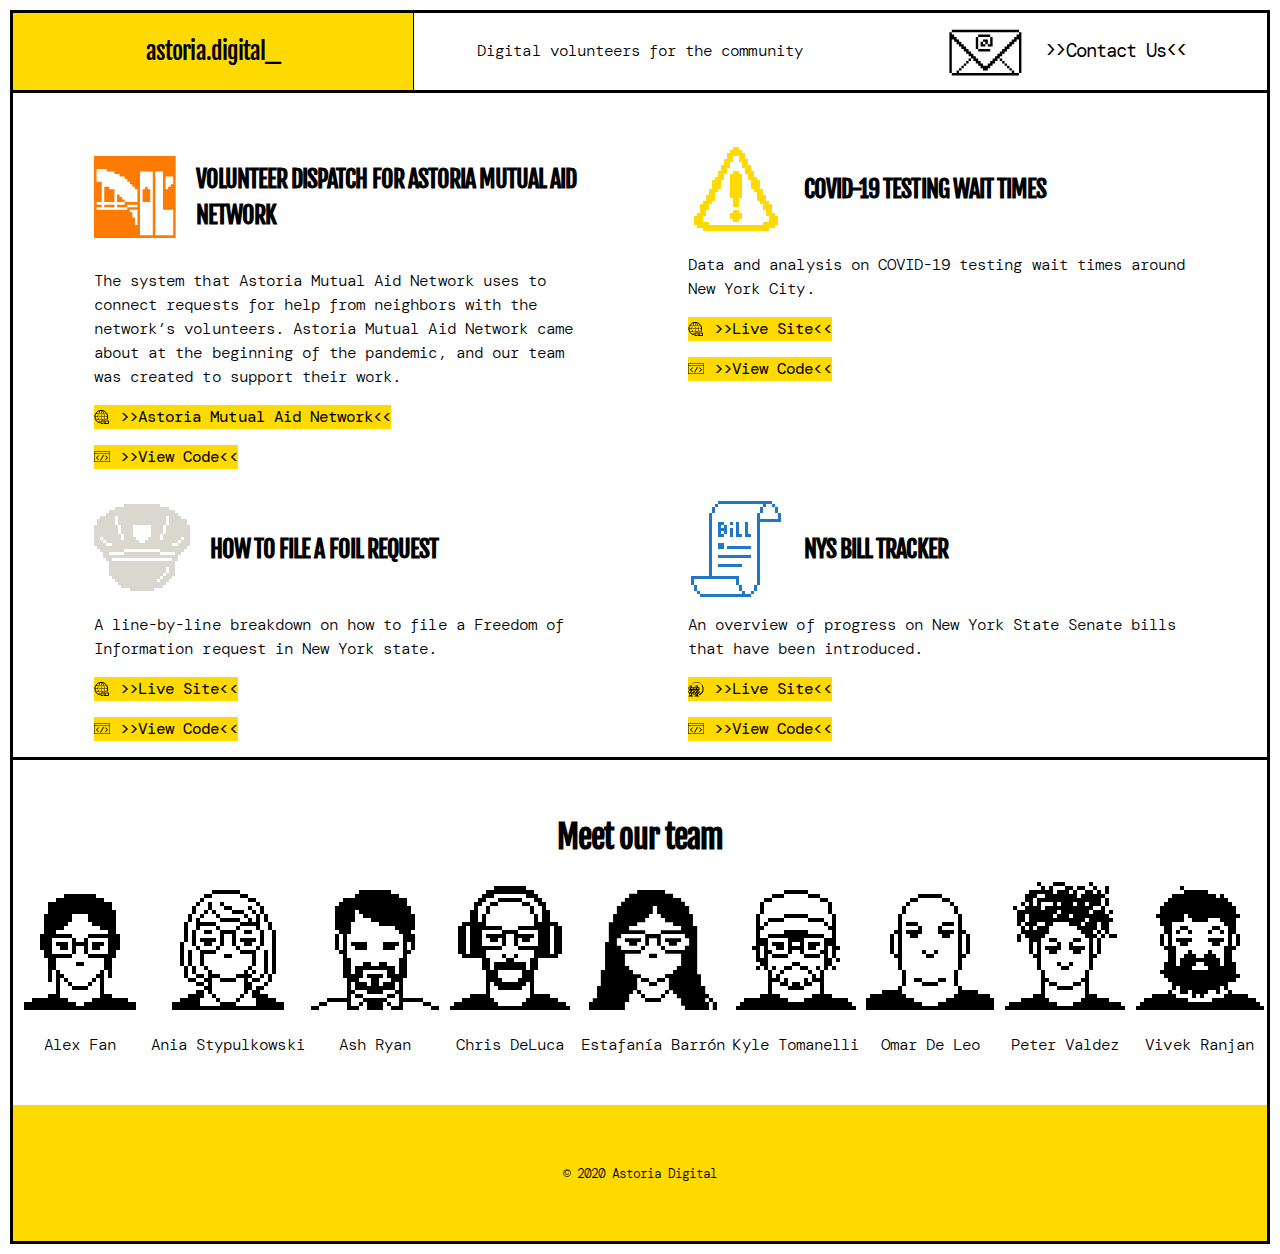
==== commit 5cebe438: "Merge pull request #11 from adnanislam/move-team-page" ====
--- a/index.html
+++ b/index.html
@@ -23,6 +23,15 @@
         <symbol role="img" id="icon--link" viewBox="0 0 32 32"><title>Link icon</title><path d="M0 0h32v32H0V0zm8 [base64] 12v1h6v-5h-1v4H9zm2 6v1h4v-5h-1v4h-3zm2 3v5h1v1h4v-2h-3v-3h7v2h2v-3h-1v-1h-9v1h-1zm3-9v1h6v-3h-1v2h-5zm0 6v1h5v-4h-1v3h-4zm3 5v3h1v1h9v-1h1v-5h-1v-1h-4v2h3v3h-7v-2h-2zm1-15v2h1v-2h-1zm1 6v1h1v-1h-1zm1 4v1h3v-1h-3z" fill="transparent"/><path d="M11 2h7v1h3v1h-1v1h-2v1h-1V4h-2v6h-5V9h4V4h-2v2h-1V5H9V4H8V3h3V2z"/><path d="M7 4h1v1h1v1H7v1H6v1H5v1h4v1H4V9H3V8h1V7h1V6h1V5h1V4z"/><path d="M8 4h1v1H8V4zM12 4h2v5h-4V8h1V6h1V4zM20 4h1v1h-1V4z" fill="transparent"/><path d="M21 4h1v1h1v1h1v1h1v1h1v1h-1v1h-3V9h2V8h-1V7h-1V6h-2V5h1V4z"/><path d="M9 5h2v1h-1v2H9v1H5V8h1V7h1V6h2V5z" fill="transparent"/><path d="M10 6h1v2h-1V6zM18 6h1v2h-1V6zM9 8h1v1H9V8zM19 8h1v1h1v1h-5V9h3V8zM2 9h1v1h1v2H3v3h4v-2h1v3H3v3h1v2H3v1H2v-3H1v-7h1V9z"/><path d="M3 9h1v1H3V9zM25 9h1v1h-1V9z" fill="transparent"/><path d="M26 9h1v3h1v7h-1v3h-1v-1h-1v-2h1v-3h-3v-1h3v-3h-1v-2h1V9zM8 11h1v2H8v-2zM14 11h1v5H9v-1h5v-4zM20 11h1v2h-1v-2zM21 13h1v3h-6v-1h5v-2zM7 17h1v1H7v-1zM14 17h1v5h-4v-1h3v-4zM21 17h1v1h-1v-1zM8 18h1v3h1v1H5v1h1v1h1v1h2v1H8v1H7v-1H6v-1H5v-1H4v-1H3v-1h1v-1h4v-3zM20 18h1v4h-5v-1h4v-3z"/><path d="M3 21h1v1H3v-1z" fill="transparent"/><path d="M22 21h3v1h-3v-1zM10 23h1v2h-1v-2zM14 23h9v1h1v3h-2v-2h-7v3h3v2h-4v-1h-1v-5h1v-1z"/><path d="M25 23h4v1h1v5h-1v1h-9v-1h-1v-3h2v2h7v-3h-3v-2zM11 25h1v3H8v-1h1v-1h2v-1z"/><path d="M8 26h1v1H8v-1z" fill="transparent"/></symbol>
         <symbol role="img" id="icon--policehat" viewBox="0 0 32 32"><title>Police hat icon</title><path d="M0 0h32v8h-1V6h-2V5h-1V4h-1V3h-2V2h-3V1H10v1H7v1H5v1H4v1H2v1H1v2H0V0z" fill="transparent"/><path d="M10 1h12v1h3v1h2v1h1v1h1v1h2v2h1v7h-1v1h-1v1h-1v1h-1v2h-1v5h-1v1h-1v1h-1v1h-1v1h-3v1h-8v-1H9v-1H8v-1H7v-1H6v-1H5v-5H4v-1H3v-2H2v-1H1v-1H0V8h1V6h1V5h2V4h1V3h2V2h3V1zM7 5v3h1V5H7zm1 3v3h1V8H8zm5 0v4h1v1h1v1h2v-1h1v-1h1V8h-6zm-4 3v2h1v-2H9zm-7 1v1h1v-1H2zm1 1v1h1v-1H3zm1 1v1h2v-1H4zm6 2v1H5v1h5v-1h12v-1H10zM24 5v3h-1v3h-1v2h1v-2h1V8h1V5h-1zM6 19v1h20v-1H6zm20-5v1h2v-1h-2zm3-2v1h-1v1h1v-1h1v-1h-1zm-7 5v1h5v-1h-5zm2 5v2h-1v1h-1v1h-1v1h1v-1h1v-1h1v-1h1v-2h-1z"/><path d="M7 5h1v3H7V5zM24 5h1v3h-1V5zM8 8h1v3H8V8zM13 8h6v4h-1v1h-1v1h-2v-1h-1v-1h-1V8zM23 8h1v3h-1V8zM9 11h1v2H9v-2zM22 11h1v2h-1v-2zM2 12h1v1H2v-1zM29 12h1v1h-1v-1zM3 13h1v1H3v-1zM28 13h1v1h-1v-1zM4 14h2v1H4v-1zM26 14h2v1h-2v-1zM0 15h1v1h1v1h1v2h1v1h1v5h1v1h1v1h1v1h1v1h3v1h8v-1h3v-1h1v-1h1v-1h1v-1h1v-5h1v-2h1v-1h1v-1h1v-1h1v17H0V15z" fill="transparent"/><path d="M10 16h12v1H10v-1zM5 17h5v1H5v-1zM22 17h5v1h-5v-1zM6 19h20v1H6v-1zM24 22h1v2h-1v-2zM23 24h1v1h-1v-1zM22 25h1v1h-1v-1zM21 26h1v1h-1v-1z" fill="transparent"/></symbol>
         <symbol role="img" id="icon--wiplink" viewBox="0 0 8.467 8.467"><title>Work in progress icon</title><path d="M.795 2.38v.796H.266v1.322h.263v.264H3.97v-.53h-.793V3.97h.263v-.266h.264V3.44h.266v-.263H2.117V2.38h-.265v.265h-.793V2.38zm3.174.796l.002.263h.527v.264h-.266v.266H3.97l.002.263H3.97l.002.266H3.97l.002.264h.791V3.176h-.53V2.91h.53v-.264h-.53v-.265H3.97l.002.265H3.97l.002.264H3.97l.002.266H3.97zm.793-.266h.002l-.002.266h.002l-.002.263h.002l-.002.264h.002l-.002.266h.265v-.266h.266V3.44h.264v.793h-.793l-.002.266h.002l-.002.264h1.324V3.439H5.82v-.263h-.527V2.38h-.266v.265h-.263l-.002.264zm-3.703 0h.529v.266h-.529zm-.53.53h.793v.263H1.06v.266H.795v.263H.529zm1.588 0h.793v.263h-.264v.266h-.265v.263h-.793V3.97h.264v-.266h.265zM.795 4.763v.263H.266V6.35h.263v.265h.266v.264h.264v-.264h.529v.264h.529v-.264H3.97v-.529h-.793V5.82h.263v-.263h.264v-.264h.266v-.266H2.117v-.263h-.529v.263h-.529v-.263H.795zm3.174.263l.002.266h.527v.264h-.266v.263H3.97l.002.266H3.97l.002.264H3.97l.002.265H3.97l.002.264h.261v-.264h.53V5.027h-.53v-.263H3.97l.002.263H3.97zm.793 0h.002l-.002.266h.002l-.002.264h.002l-.002.263h.265v-.263h.266v-.264h.264v.793h-.793l-.002.264h.002l-.002.265h.002l-.002.264h.531v-.264h.793V5.293H5.82v-.266h-.527v-.263h-.529l-.002.263zm-4.233.266h.793v.264H1.06v.263H.795v.266H.529zm1.588 0h.793v.264h-.264v.263h-.265v.266h-.793V5.82h.264v-.263h.265v-.264zM.795 6.881v.793H.529v.263H.266v.264h2.38v-.264h-.265v-.263h-.264V6.88h-.529v.527h-.529V6.88H.795zm3.174 0l.002.264h-.002l.002.263h-.002l.002.266h-.002l.002.263h-.002l.002.264h.791V7.145h-.53V6.88H3.97zm.793.264h.002l-.002.263h.002l-.002.266h.002l-.002.263h.002l-.002.264H5.82v-.264h-.263v-.263h-.264V6.88h-.529l-.002.264zm-.793.793v-.264h-.266v.263H3.44v.264h.53v-.264z"/><path d="M7.408 2.117v1.059h.266v1.586H8.2V3.176h-.264V2.38h-.263v-.264h-.266zm.266 2.647v.529h-.266v.527h-.263v.266H6.88l-.002.264h.002l-.002.265h.002l-.002.264h.266v-.264h.263V6.35h.266v-.264h.263v-.529H8.2v-.793h-.527zm-.795 2.115V6.35h-.264v.265H6.35v.264zM5.82 6.88v.527h.795v-.263h.264V6.88z"/><path d="M2.646 6.88v.265h.264v.263h.529v-.527h-.793z"/><path d="M4.232 2.117v.264h.53v-.264zm.53.264h.265v-.264h-.263z"/><path d="M1.059 2.117v.264h.793v-.264z"/><path d="M7.144 1.852h.264v.265h-.264"/><path d="M6.88 1.587h.264v.265h-.265"/><path d="M2.117 1.587h.264v.265h-.264"/><path d="M6.615 1.323h.264v.264h-.264"/><path d="M2.381 1.323h.265v.264H2.38"/><path d="M6.35 1.058h.265v.265H6.35"/><path d="M2.646 1.058h.264v.265h-.264"/><path d="M5.557.795v.264h.793V.795z"/><path d="M2.91.795v.264h.793V.795z"/><path d="M3.703.53v.265h.266V.529h-.266zm.266 0l.002.265h.791V.529h-.793zm.793.265h.795V.529h-.793z"/></symbol>
+        <symbol role="img" id="icon--avatar-alex" viewBox="0 0 8.467 8.467" shape-rendering="crispEdges"><title>Alex avatar</title><path d="M3.175.794v.264h-.53v.265h-.528v.794h-.265v2.91h.265v1.587h.264v-.793h.265v-.794h1.058v-.265H2.381V3.704h1.323V3.44H2.646v-.265h.529V2.91h.265v-.264h.264v-.53h1.058v.53h.265v.264h.53v.265h.528v.265H4.762v.264h1.323v1.058H4.762v.265h1.059v.794h.264v.529h.265V5.027h.264V1.852H6.35v-.529h-.53v-.265h-.528V.794zm.794 4.498v.264h.529v-.264z"/><path d="M2.646 5.82v1.588h-.53v.265H1.059v.264H.53v.53h2.38V5.82zm1.058-2.116v1.058h.265v-.529h.529v.53h.264v-1.06h-.264v.265h-.53v-.265h-.264zm-1.058.265v.264h.264v.265h.53v-.53h-.794zm2.381 0v.529h.53v-.265h.264V3.97h-.794zM2.91 6.35h.265v-.265H2.91zm2.91-.53v1.588h.53v.265h1.058v.264h.53v.53H5.555V5.82zm-2.645.795h.265V6.35h-.265zm.529.529h1.058v-.265H3.704z"/><g stroke-width=".132"><path d="M5.027 6.615h.265V6.35h-.265zm.265-.265h.265v-.265h-.265zm-1.852.529h.265v-.265H3.44z"/><path d="M4.763 6.879h.265v-.265h-.265z"/></g><path d="M1.587 3.44h.265v1.058h-.265zm5.028 0h.265v1.058h-.265zM2.91 8.202h2.646v.265H2.91zm0 0h1.058v-.265H2.91zm1.588 0h1.058v-.265H4.498z"/><path d="M2.91 7.938h.529v-.265H2.91zm2.117 0h.529v-.265h-.529z"/></symbol>
+        <symbol role="img" id="icon--avatar-ania" viewBox="0 0 32 32"><title>Ania avatar</title><path d="M31 31h1v1h-1m-1-1h1v1h-1" fill="none"/><path d="M29 [base64]"/><path d="M1 31h1v1H1m-1-1h1v1H0m31-2h1v1h-1m-1-1h1v1h-1" fill="none"/><path d="M29 30h1v1h-1m-1-1h1v1h-1m-1-1h1v1h-1m-1-1h1v1h-1m-1-1h1v1h-1m-1-1h1v1h-1m-1-1h1v1h-1"/><path d="M22 30h1v1h-1m-1-1h1v1h-1m-1-1h1v1h-1m-1-1h1v1h-1m-1-1h1v1h-1" fill="none"/><path d="M17 30h1v1h-1m-1-1h1v1h-1m-1-1h1v1h-1m-1-1h1v1h-1"/><path d="M13 30h1v1h-1m-1-1h1v1h-1m-1-1h1v1h-1m-1-1h1v1h-1m-1-1h1v1H9" fill="none"/><path d="M8 30h1v1H8m-1-1h1v1H7m-1-1h1v1H6m-1-1h1v1H5m-1-1h1v1H4m-1-1h1v1H3m-1-1h1v1H2"/><path d="M1 30h1v1H1m-1-1h1v1H0m31-2h1v1h-1m-1-1h1v1h-1m-1-1h1v1h-1m-1-1h1v1h-1" fill="none"/><path d="M27 29h1v1h-1m-1-1h1v1h-1m-1-1h1v1h-1m-1-1h1v1h-1m-1-1h1v1h-1"/><path d="M22 29h1v1h-1m-1-1h1v1h-1m-1-1h1v1h-1m-1-1h1v1h-1" fill="none"/><path d="M18 29h1v1h-1"/><path d="M17 29h1v1h-1m-1-1h1v1h-1m-1-1h1v1h-1m-1-1h1v1h-1" fill="none"/><path d="M13 29h1v1h-1"/><path d="M12 29h1v1h-1m-1-1h1v1h-1m-1-1h1v1h-1m-1-1h1v1H9" fill="none"/><path d="M8 29h1v1H8m-1-1h1v1H7m-1-1h1v1H6m-1-1h1v1H5m-1-1h1v1H4"/><path d="M3 29h1v1H3m-1-1h1v1H2m-1-1h1v1H1m-1-1h1v1H0m31-2h1v1h-1m-1-1h1v1h-1m-1-1h1v1h-1m-1-1h1v1h-1m-1-1h1v1h-1m-1-1h1v1h-1" fill="none"/><path d="M25 28h1v1h-1m-1-1h1v1h-1m-1-1h1v1h-1m-1-1h1v1h-1"/><path d="M21 28h1v1h-1m-1-1h1v1h-1" fill="none"/><path d="M19 28h1v1h-1"/><path d="M18 28h1v1h-1m-1-1h1v1h-1m-1-1h1v1h-1m-1-1h1v1h-1m-1-1h1v1h-1m-1-1h1v1h-1" fill="none"/><path d="M12 28h1v1h-1"/><path d="M11 28h1v1h-1m-1-1h1v1h-1" fill="none"/><path d="M9 28h1v1H9m-1-1h1v1H8m-1-1h1v1H7m-1-1h1v1H6"/><path d="M5 28h1v1H5m-1-1h1v1H4m-1-1h1v1H3m-1-1h1v1H2m-1-1h1v1H1m-1-1h1v1H0m31-2h1v1h-1m-1-1h1v1h-1m-1-1h1v1h-1m-1-1h1v1h-1m-1-1h1v1h-1m-1-1h1v1h-1m-1-1h1v1h-1m-1-1h1v1h-1" fill="none"/><path d="M23 27h1v1h-1m-1-1h1v1h-1"/><path d="M21 27h1v1h-1" fill="none"/><path d="M20 27h1v1h-1"/><path d="M19 27h1v1h-1m-1-1h1v1h-1m-1-1h1v1h-1m-1-1h1v1h-1m-1-1h1v1h-1m-1-1h1v1h-1m-1-1h1v1h-1m-1-1h1v1h-1" fill="none"/><path d="M11 27h1v1h-1"/><path d="M10 27h1v1h-1" fill="none"/><path d="M9 27h1v1H9m-1-1h1v1H8"/><path d="M7 27h1v1H7m-1-1h1v1H6m-1-1h1v1H5m-1-1h1v1H4m-1-1h1v1H3m-1-1h1v1H2m-1-1h1v1H1m-1-1h1v1H0m31-2h1v1h-1m-1-1h1v1h-1m-1-1h1v1h-1m-1-1h1v1h-1m-1-1h1v1h-1m-1-1h1v1h-1m-1-1h1v1h-1" fill="none"/><path d="M24 26h1v1h-1m-1-1h1v1h-1"/><path d="M22 26h1v1h-1" fill="none"/><path d="M21 26h1v1h-1m-1-1h1v1h-1"/><path d="M19 26h1v1h-1m-1-1h1v1h-1m-1-1h1v1h-1m-1-1h1v1h-1m-1-1h1v1h-1m-1-1h1v1h-1m-1-1h1v1h-1m-1-1h1v1h-1" fill="none"/><path d="M11 26h1v1h-1m-1-1h1v1h-1"/><path d="M9 26h1v1H9m-1-1h1v1H8m-1-1h1v1H7m-1-1h1v1H6m-1-1h1v1H5m-1-1h1v1H4m-1-1h1v1H3m-1-1h1v1H2m-1-1h1v1H1m-1-1h1v1H0m31-2h1v1h-1m-1-1h1v1h-1m-1-1h1v1h-1m-1-1h1v1h-1m-1-1h1v1h-1m-1-1h1v1h-1" fill="none"/><path d="M25 25h1v1h-1"/><path d="M24 25h1v1h-1m-1-1h1v1h-1m-1-1h1v1h-1" fill="none"/><path d="M21 25h1v1h-1m-1-1h1v1h-1"/><path d="M19 25h1v1h-1m-1-1h1v1h-1m-1-1h1v1h-1m-1-1h1v1h-1m-1-1h1v1h-1m-1-1h1v1h-1m-1-1h1v1h-1m-1-1h1v1h-1" fill="none"/><path d="M11 25h1v1h-1"/><path d="M10 25h1v1h-1" fill="none"/><path d="M9 25h1v1H9m-1-1h1v1H8"/><path d="M7 25h1v1H7m-1-1h1v1H6m-1-1h1v1H5m-1-1h1v1H4m-1-1h1v1H3m-1-1h1v1H2m-1-1h1v1H1m-1-1h1v1H0m31-2h1v1h-1m-1-1h1v1h-1m-1-1h1v1h-1m-1-1h1v1h-1m-1-1h1v1h-1" fill="none"/><path d="M26 24h1v1h-1"/><path d="M25 24h1v1h-1m-1-1h1v1h-1" fill="none"/><path d="M23 24h1v1h-1m-1-1h1v1h-1"/><path d="M21 24h1v1h-1" fill="none"/><path d="M20 24h1v1h-1"/><path d="M19 24h1v1h-1m-1-1h1v1h-1" fill="none"/><path d="M17 24h1v1h-1m-1-1h1v1h-1m-1-1h1v1h-1m-1-1h1v1h-1"/><path d="M13 24h1v1h-1m-1-1h1v1h-1" fill="none"/><path d="M11 24h1v1h-1m-1-1h1v1h-1"/><path d="M9 24h1v1H9m-1-1h1v1H8" fill="none"/><path d="M7 24h1v1H7m-1-1h1v1H6"/><path d="M5 24h1v1H5m-1-1h1v1H4m-1-1h1v1H3m-1-1h1v1H2m-1-1h1v1H1m-1-1h1v1H0m31-2h1v1h-1m-1-1h1v1h-1m-1-1h1v1h-1m-1-1h1v1h-1m-1-1h1v1h-1" fill="none"/><path d="M26 23h1v1h-1"/><path d="M25 23h1v1h-1" fill="none"/><path d="M24 23h1v1h-1"/><path d="M23 23h1v1h-1m-1-1h1v1h-1" fill="none"/><path d="M21 23h1v1h-1m-1-1h1v1h-1m-1-1h1v1h-1m-1-1h1v1h-1"/><path d="M17 23h1v1h-1m-1-1h1v1h-1m-1-1h1v1h-1m-1-1h1v1h-1" fill="none"/><path d="M13 23h1v1h-1m-1-1h1v1h-1m-1-1h1v1h-1"/><path d="M10 23h1v1h-1" fill="none"/><path d="M9 23h1v1H9m-1-1h1v1H8"/><path d="M7 23h1v1H7m-1-1h1v1H6" fill="none"/><path d="M5 23h1v1H5"/><path d="M4 23h1v1H4m-1-1h1v1H3m-1-1h1v1H2m-1-1h1v1H1m-1-1h1v1H0m31-2h1v1h-1m-1-1h1v1h-1m-1-1h1v1h-1m-1-1h1v1h-1" fill="none"/><path d="M27 22h1v1h-1"/><path d="M26 22h1v1h-1" fill="none"/><path d="M25 22h1v1h-1"/><path d="M24 22h1v1h-1m-1-1h1v1h-1" fill="none"/><path d="M22 22h1v1h-1"/><path d="M21 22h1v1h-1" fill="none"/><path d="M20 22h1v1h-1"/><path d="M19 22h1v1h-1m-1-1h1v1h-1m-1-1h1v1h-1m-1-1h1v1h-1m-1-1h1v1h-1m-1-1h1v1h-1m-1-1h1v1h-1m-1-1h1v1h-1" fill="none"/><path d="M11 22h1v1h-1"/><path d="M10 22h1v1h-1m-1-1h1v1H9m-1-1h1v1H8" fill="none"/><path d="M7 22h1v1H7"/><path d="M6 22h1v1H6" fill="none"/><path d="M5 22h1v1H5"/><path d="M4 22h1v1H4m-1-1h1v1H3m-1-1h1v1H2m-1-1h1v1H1m-1-1h1v1H0m31-2h1v1h-1m-1-1h1v1h-1m-1-1h1v1h-1m-1-1h1v1h-1" fill="none"/><path d="M27 21h1v1h-1"/><path d="M26 21h1v1h-1" fill="none"/><path d="M25 21h1v1h-1"/><path d="M24 21h1v1h-1m-1-1h1v1h-1m-1-1h1v1h-1" fill="none"/><path d="M21 21h1v1h-1"/><path d="M20 21h1v1h-1m-1-1h1v1h-1m-1-1h1v1h-1m-1-1h1v1h-1m-1-1h1v1h-1m-1-1h1v1h-1m-1-1h1v1h-1m-1-1h1v1h-1m-1-1h1v1h-1m-1-1h1v1h-1" fill="none"/><path d="M10 21h1v1h-1"/><path d="M9 21h1v1H9m-1-1h1v1H8" fill="none"/><path d="M7 21h1v1H7"/><path d="M6 21h1v1H6" fill="none"/><path d="M5 21h1v1H5"/><path d="M4 21h1v1H4m-1-1h1v1H3m-1-1h1v1H2m-1-1h1v1H1m-1-1h1v1H0m31-2h1v1h-1m-1-1h1v1h-1m-1-1h1v1h-1m-1-1h1v1h-1" fill="none"/><path d="M27 20h1v1h-1"/><path d="M26 20h1v1h-1" fill="none"/><path d="M25 20h1v1h-1"/><path d="M24 20h1v1h-1m-1-1h1v1h-1" fill="none"/><path d="M22 20h1v1h-1"/><path d="M21 20h1v1h-1m-1-1h1v1h-1m-1-1h1v1h-1m-1-1h1v1h-1m-1-1h1v1h-1m-1-1h1v1h-1m-1-1h1v1h-1m-1-1h1v1h-1m-1-1h1v1h-1m-1-1h1v1h-1m-1-1h1v1h-1m-1-1h1v1h-1" fill="none"/><path d="M9 20h1v1H9"/><path d="M8 20h1v1H8m-1-1h1v1H7" fill="none"/><path d="M6 20h1v1H6"/><path d="M5 20h1v1H5" fill="none"/><path d="M4 20h1v1H4"/><path d="M3 20h1v1H3m-1-1h1v1H2m-1-1h1v1H1m-1-1h1v1H0m31-2h1v1h-1m-1-1h1v1h-1m-1-1h1v1h-1m-1-1h1v1h-1" fill="none"/><path d="M27 19h1v1h-1"/><path d="M26 19h1v1h-1" fill="none"/><path d="M25 19h1v1h-1"/><path d="M24 19h1v1h-1m-1-1h1v1h-1" fill="none"/><path d="M22 19h1v1h-1"/><path d="M21 19h1v1h-1m-1-1h1v1h-1m-1-1h1v1h-1m-1-1h1v1h-1m-1-1h1v1h-1m-1-1h1v1h-1m-1-1h1v1h-1m-1-1h1v1h-1m-1-1h1v1h-1m-1-1h1v1h-1m-1-1h1v1h-1m-1-1h1v1h-1" fill="none"/><path d="M9 19h1v1H9"/><path d="M8 19h1v1H8m-1-1h1v1H7" fill="none"/><path d="M6 19h1v1H6"/><path d="M5 19h1v1H5" fill="none"/><path d="M4 19h1v1H4"/><path d="M3 19h1v1H3m-1-1h1v1H2m-1-1h1v1H1m-1-1h1v1H0m31-2h1v1h-1m-1-1h1v1h-1m-1-1h1v1h-1m-1-1h1v1h-1" fill="none"/><path d="M27 18h1v1h-1"/><path d="M26 18h1v1h-1" fill="none"/><path d="M25 18h1v1h-1"/><path d="M24 18h1v1h-1m-1-1h1v1h-1" fill="none"/><path d="M22 18h1v1h-1"/><path d="M21 18h1v1h-1m-1-1h1v1h-1m-1-1h1v1h-1m-1-1h1v1h-1m-1-1h1v1h-1" fill="none"/><path d="M16 18h1v1h-1m-1-1h1v1h-1"/><path d="M14 18h1v1h-1m-1-1h1v1h-1m-1-1h1v1h-1m-1-1h1v1h-1m-1-1h1v1h-1" fill="none"/><path d="M9 18h1v1H9"/><path d="M8 18h1v1H8m-1-1h1v1H7" fill="none"/><path d="M6 18h1v1H6"/><path d="M5 18h1v1H5" fill="none"/><path d="M4 18h1v1H4"/><path d="M3 18h1v1H3m-1-1h1v1H2m-1-1h1v1H1m-1-1h1v1H0m31-2h1v1h-1m-1-1h1v1h-1m-1-1h1v1h-1m-1-1h1v1h-1" fill="none"/><path d="M27 17h1v1h-1"/><path d="M26 17h1v1h-1" fill="none"/><path d="M25 17h1v1h-1"/><path d="M24 17h1v1h-1m-1-1h1v1h-1" fill="none"/><path d="M22 17h1v1h-1m-1-1h1v1h-1m-1-1h1v1h-1m-1-1h1v1h-1"/><path d="M18 17h1v1h-1m-1-1h1v1h-1m-1-1h1v1h-1m-1-1h1v1h-1m-1-1h1v1h-1m-1-1h1v1h-1" fill="none"/><path d="M12 17h1v1h-1m-1-1h1v1h-1m-1-1h1v1h-1m-1-1h1v1H9"/><path d="M8 17h1v1H8m-1-1h1v1H7" fill="none"/><path d="M6 17h1v1H6"/><path d="M5 17h1v1H5" fill="none"/><path d="M4 17h1v1H4"/><path d="M3 17h1v1H3m-1-1h1v1H2m-1-1h1v1H1m-1-1h1v1H0m31-2h1v1h-1m-1-1h1v1h-1m-1-1h1v1h-1m-1-1h1v1h-1" fill="none"/><path d="M27 16h1v1h-1"/><path d="M26 16h1v1h-1m-1-1h1v1h-1m-1-1h1v1h-1" fill="none"/><path d="M23 16h1v1h-1"/><path d="M22 16h1v1h-1m-1-1h1v1h-1m-1-1h1v1h-1m-1-1h1v1h-1" fill="none"/><path d="M18 16h1v1h-1"/><path d="M17 16h1v1h-1m-1-1h1v1h-1m-1-1h1v1h-1m-1-1h1v1h-1" fill="none"/><path d="M13 16h1v1h-1"/><path d="M12 16h1v1h-1m-1-1h1v1h-1m-1-1h1v1h-1m-1-1h1v1H9" fill="none"/><path d="M8 16h1v1H8"/><path d="M7 16h1v1H7m-1-1h1v1H6m-1-1h1v1H5" fill="none"/><path d="M4 16h1v1H4"/><path d="M3 16h1v1H3m-1-1h1v1H2m-1-1h1v1H1m-1-1h1v1H0m31-2h1v1h-1m-1-1h1v1h-1m-1-1h1v1h-1m-1-1h1v1h-1" fill="none"/><path d="M27 15h1v1h-1"/><path d="M26 15h1v1h-1m-1-1h1v1h-1" fill="none"/><path d="M24 15h1v1h-1"/><path d="M23 15h1v1h-1m-1-1h1v1h-1" fill="none"/><path d="M21 15h1v1h-1m-1-1h1v1h-1"/><path d="M19 15h1v1h-1m-1-1h1v1h-1" fill="none"/><path d="M17 15h1v1h-1"/><path d="M16 15h1v1h-1m-1-1h1v1h-1" fill="none"/><path d="M14 15h1v1h-1"/><path d="M13 15h1v1h-1m-1-1h1v1h-1" fill="none"/><path d="M11 15h1v1h-1m-1-1h1v1h-1"/><path d="M9 15h1v1H9m-1-1h1v1H8" fill="none"/><path d="M7 15h1v1H7"/><path d="M6 15h1v1H6m-1-1h1v1H5" fill="none"/><path d="M4 15h1v1H4"/><path d="M3 15h1v1H3m-1-1h1v1H2m-1-1h1v1H1m-1-1h1v1H0m31-2h1v1h-1m-1-1h1v1h-1m-1-1h1v1h-1m-1-1h1v1h-1" fill="none"/><path d="M27 14h1v1h-1"/><path d="M26 14h1v1h-1m-1-1h1v1h-1" fill="none"/><path d="M24 14h1v1h-1"/><path d="M23 14h1v1h-1" fill="none"/><path d="M22 14h1v1h-1m-1-1h1v1h-1m-1-1h1v1h-1m-1-1h1v1h-1"/><path d="M18 14h1v1h-1" fill="none"/><path d="M17 14h1v1h-1"/><path d="M16 14h1v1h-1m-1-1h1v1h-1" fill="none"/><path d="M14 14h1v1h-1"/><path d="M13 14h1v1h-1" fill="none"/><path d="M12 14h1v1h-1m-1-1h1v1h-1m-1-1h1v1h-1m-1-1h1v1H9"/><path d="M8 14h1v1H8" fill="none"/><path d="M7 14h1v1H7"/><path d="M6 14h1v1H6" fill="none"/><path d="M5 14h1v1H5"/><path d="M4 14h1v1H4m-1-1h1v1H3m-1-1h1v1H2m-1-1h1v1H1m-1-1h1v1H0m31-2h1v1h-1m-1-1h1v1h-1m-1-1h1v1h-1m-1-1h1v1h-1" fill="none"/><path d="M27 13h1v1h-1"/><path d="M26 13h1v1h-1m-1-1h1v1h-1" fill="none"/><path d="M24 13h1v1h-1"/><path d="M23 13h1v1h-1m-1-1h1v1h-1m-1-1h1v1h-1m-1-1h1v1h-1m-1-1h1v1h-1m-1-1h1v1h-1" fill="none"/><path d="M17 13h1v1h-1"/><path d="M16 13h1v1h-1m-1-1h1v1h-1" fill="none"/><path d="M14 13h1v1h-1"/><path d="M13 13h1v1h-1m-1-1h1v1h-1m-1-1h1v1h-1m-1-1h1v1h-1m-1-1h1v1H9m-1-1h1v1H8" fill="none"/><path d="M7 13h1v1H7"/><path d="M6 13h1v1H6" fill="none"/><path d="M5 13h1v1H5"/><path d="M4 13h1v1H4m-1-1h1v1H3m-1-1h1v1H2m-1-1h1v1H1m-1-1h1v1H0m31-2h1v1h-1m-1-1h1v1h-1m-1-1h1v1h-1m-1-1h1v1h-1" fill="none"/><path d="M27 12h1v1h-1"/><path d="M26 12h1v1h-1m-1-1h1v1h-1" fill="none"/><path d="M24 12h1v1h-1"/><path d="M23 12h1v1h-1m-1-1h1v1h-1" fill="none"/><path d="M21 12h1v1h-1m-1-1h1v1h-1"/><path d="M19 12h1v1h-1m-1-1h1v1h-1" fill="none"/><path d="M17 12h1v1h-1m-1-1h1v1h-1m-1-1h1v1h-1m-1-1h1v1h-1"/><path d="M13 12h1v1h-1m-1-1h1v1h-1" fill="none"/><path d="M11 12h1v1h-1m-1-1h1v1h-1"/><path d="M9 12h1v1H9m-1-1h1v1H8" fill="none"/><path d="M7 12h1v1H7"/><path d="M6 12h1v1H6" fill="none"/><path d="M5 12h1v1H5"/><path d="M4 12h1v1H4m-1-1h1v1H3m-1-1h1v1H2m-1-1h1v1H1m-1-1h1v1H0m31-2h1v1h-1m-1-1h1v1h-1m-1-1h1v1h-1m-1-1h1v1h-1m-1-1h1v1h-1" fill="none"/><path d="M26 11h1v1h-1"/><path d="M25 11h1v1h-1m-1-1h1v1h-1" fill="none"/><path d="M23 11h1v1h-1"/><path d="M22 11h1v1h-1m-1-1h1v1h-1m-1-1h1v1h-1m-1-1h1v1h-1" fill="none"/><path d="M18 11h1v1h-1"/><path d="M17 11h1v1h-1m-1-1h1v1h-1m-1-1h1v1h-1m-1-1h1v1h-1" fill="none"/><path d="M13 11h1v1h-1"/><path d="M12 11h1v1h-1m-1-1h1v1h-1m-1-1h1v1h-1m-1-1h1v1H9" fill="none"/><path d="M8 11h1v1H8"/><path d="M7 11h1v1H7m-1-1h1v1H6" fill="none"/><path d="M5 11h1v1H5"/><path d="M4 11h1v1H4m-1-1h1v1H3m-1-1h1v1H2m-1-1h1v1H1m-1-1h1v1H0m31-2h1v1h-1m-1-1h1v1h-1m-1-1h1v1h-1m-1-1h1v1h-1m-1-1h1v1h-1" fill="none"/><path d="M26 10h1v1h-1"/><path d="M25 10h1v1h-1m-1-1h1v1h-1" fill="none"/><path d="M23 10h1v1h-1m-1-1h1v1h-1m-1-1h1v1h-1m-1-1h1v1h-1m-1-1h1v1h-1"/><path d="M18 10h1v1h-1m-1-1h1v1h-1m-1-1h1v1h-1m-1-1h1v1h-1m-1-1h1v1h-1m-1-1h1v1h-1" fill="none"/><path d="M12 10h1v1h-1m-1-1h1v1h-1m-1-1h1v1h-1m-1-1h1v1H9m-1-1h1v1H8"/><path d="M7 10h1v1H7m-1-1h1v1H6" fill="none"/><path d="M5 10h1v1H5"/><path d="M4 10h1v1H4m-1-1h1v1H3m-1-1h1v1H2m-1-1h1v1H1m-1-1h1v1H0m31-2h1v1h-1m-1-1h1v1h-1m-1-1h1v1h-1m-1-1h1v1h-1m-1-1h1v1h-1m-1-1h1v1h-1" fill="none"/><path d="M25 9h1v1h-1"/><path d="M24 9h1v1h-1" fill="none"/><path d="M23 9h1v1h-1"/><path d="M22 9h1v1h-1" fill="none"/><path d="M21 9h1v1h-1"/><path d="M20 9h1v1h-1m-1-1h1v1h-1" fill="none"/><path d="M18 9h1v1h-1m-1-1h1v1h-1m-1-1h1v1h-1m-1-1h1v1h-1m-1-1h1v1h-1"/><path d="M13 9h1v1h-1m-1-1h1v1h-1m-1-1h1v1h-1m-1-1h1v1h-1M9 9h1v1H9" fill="none"/><path d="M8 9h1v1H8"/><path d="M7 9h1v1H7" fill="none"/><path d="M6 9h1v1H6"/><path d="M5 9h1v1H5M4 9h1v1H4M3 9h1v1H3M2 9h1v1H2M1 9h1v1H1M0 9h1v1H0m31-2h1v1h-1m-1-1h1v1h-1m-1-1h1v1h-1m-1-1h1v1h-1m-1-1h1v1h-1m-1-1h1v1h-1" fill="none"/><path d="M25 8h1v1h-1"/><path d="M24 8h1v1h-1" fill="none"/><path d="M23 8h1v1h-1"/><path d="M22 8h1v1h-1m-1-1h1v1h-1" fill="none"/><path d="M20 8h1v1h-1"/><path d="M19 8h1v1h-1m-1-1h1v1h-1m-1-1h1v1h-1m-1-1h1v1h-1m-1-1h1v1h-1m-1-1h1v1h-1" fill="none"/><path d="M13 8h1v1h-1"/><path d="M12 8h1v1h-1m-1-1h1v1h-1m-1-1h1v1h-1" fill="none"/><path d="M9 8h1v1H9"/><path d="M8 8h1v1H8M7 8h1v1H7" fill="none"/><path d="M6 8h1v1H6"/><path d="M5 8h1v1H5M4 8h1v1H4M3 8h1v1H3M2 8h1v1H2M1 8h1v1H1M0 8h1v1H0m31-2h1v1h-1m-1-1h1v1h-1m-1-1h1v1h-1m-1-1h1v1h-1m-1-1h1v1h-1m-1-1h1v1h-1m-1-1h1v1h-1" fill="none"/><path d="M24 7h1v1h-1"/><path d="M23 7h1v1h-1" fill="none"/><path d="M22 7h1v1h-1"/><path d="M21 7h1v1h-1m-1-1h1v1h-1" fill="none"/><path d="M19 7h1v1h-1m-1-1h1v1h-1m-1-1h1v1h-1"/><path d="M16 7h1v1h-1m-1-1h1v1h-1m-1-1h1v1h-1m-1-1h1v1h-1" fill="none"/><path d="M12 7h1v1h-1"/><path d="M11 7h1v1h-1" fill="none"/><path d="M10 7h1v1h-1"/><path d="M8 7h1v1H8" fill="none"/><path d="M7 7h1v1H7"/><path d="M6 7h1v1H6M5 7h1v1H5M4 7h1v1H4M3 7h1v1H3M2 7h1v1H2M1 7h1v1H1M0 7h1v1H0m31-2h1v1h-1m-1-1h1v1h-1m-1-1h1v1h-1m-1-1h1v1h-1m-1-1h1v1h-1m-1-1h1v1h-1m-1-1h1v1h-1" fill="none"/><path d="M24 6h1v1h-1"/><path d="M23 6h1v1h-1m-1-1h1v1h-1" fill="none"/><path d="M21 6h1v1h-1"/><path d="M20 6h1v1h-1m-1-1h1v1h-1m-1-1h1v1h-1m-1-1h1v1h-1" fill="none"/><path d="M16 6h1v1h-1m-1-1h1v1h-1"/><path d="M14 6h1v1h-1m-1-1h1v1h-1m-1-1h1v1h-1" fill="none"/><path d="M11 6h1v1h-1"/><path d="M9 6h1v1H9M8 6h1v1H8" fill="none"/><path d="M7 6h1v1H7"/><path d="M6 6h1v1H6M5 6h1v1H5M4 6h1v1H4M3 6h1v1H3M2 6h1v1H2M1 6h1v1H1M0 6h1v1H0m31-2h1v1h-1m-1-1h1v1h-1m-1-1h1v1h-1m-1-1h1v1h-1m-1-1h1v1h-1m-1-1h1v1h-1m-1-1h1v1h-1m-1-1h1v1h-1" fill="none"/><path d="M23 5h1v1h-1"/><path d="M22 5h1v1h-1m-1-1h1v1h-1m-1-1h1v1h-1m-1-1h1v1h-1m-1-1h1v1h-1m-1-1h1v1h-1m-1-1h1v1h-1m-1-1h1v1h-1" fill="none"/><path d="M14 5h1v1h-1"/><path d="M13 5h1v1h-1m-1-1h1v1h-1" fill="none"/><path d="M11 5h1v1h-1"/><path d="M10 5h1v1h-1M9 5h1v1H9" fill="none"/><path d="M8 5h1v1H8"/><path d="M7 5h1v1H7M6 5h1v1H6M5 5h1v1H5M4 5h1v1H4M3 5h1v1H3M2 5h1v1H2M1 5h1v1H1M0 5h1v1H0m31-2h1v1h-1m-1-1h1v1h-1m-1-1h1v1h-1m-1-1h1v1h-1m-1-1h1v1h-1m-1-1h1v1h-1m-1-1h1v1h-1m-1-1h1v1h-1m-1-1h1v1h-1" fill="none"/><path d="M22 4h1v1h-1m-1-1h1v1h-1"/><path d="M20 4h1v1h-1m-1-1h1v1h-1m-1-1h1v1h-1m-1-1h1v1h-1m-1-1h1v1h-1m-1-1h1v1h-1m-1-1h1v1h-1m-1-1h1v1h-1m-1-1h1v1h-1m-1-1h1v1h-1m-1-1h1v1h-1" fill="none"/><path d="M9 4h1v1H9"/><path d="M8 4h1v1H8M7 4h1v1H7M6 4h1v1H6M5 4h1v1H5M4 4h1v1H4M3 4h1v1H3M2 4h1v1H2M1 4h1v1H1M0 4h1v1H0m31-2h1v1h-1m-1-1h1v1h-1m-1-1h1v1h-1m-1-1h1v1h-1m-1-1h1v1h-1m-1-1h1v1h-1m-1-1h1v1h-1m-1-1h1v1h-1m-1-1h1v1h-1m-1-1h1v1h-1m-1-1h1v1h-1" fill="none"/><path d="M20 3h1v1h-1m-1-1h1v1h-1"/><path d="M18 3h1v1h-1m-1-1h1v1h-1m-1-1h1v1h-1m-1-1h1v1h-1m-1-1h1v1h-1m-1-1h1v1h-1m-1-1h1v1h-1" fill="none"/><path d="M11 3h1v1h-1m-1-1h1v1h-1"/><path d="M9 3h1v1H9M8 3h1v1H8M7 3h1v1H7M6 3h1v1H6M5 3h1v1H5M4 3h1v1H4M3 3h1v1H3M2 3h1v1H2M1 3h1v1H1M0 3h1v1H0m31-2h1v1h-1m-1-1h1v1h-1m-1-1h1v1h-1m-1-1h1v1h-1m-1-1h1v1h-1m-1-1h1v1h-1m-1-1h1v1h-1m-1-1h1v1h-1m-1-1h1v1h-1m-1-1h1v1h-1m-1-1h1v1h-1m-1-1h1v1h-1m-1-1h1v1h-1" fill="none"/><path d="M18 2h1v1h-1m-1-1h1v1h-1m-1-1h1v1h-1m-1-1h1v1h-1m-1-1h1v1h-1m-1-1h1v1h-1m-1-1h1v1h-1"/><path d="M11 2h1v1h-1m-1-1h1v1h-1M9 2h1v1H9M8 2h1v1H8M7 2h1v1H7M6 2h1v1H6M5 2h1v1H5M4 2h1v1H4M3 2h1v1H3M2 2h1v1H2M1 2h1v1H1M0 [base64] 1h1v1H9M8 1h1v1H8M7 1h1v1H7M6 1h1v1H6M5 1h1v1H5M4 1h1v1H4M3 1h1v1H3M2 1h1v1H2M1 1h1v1H1M0 [base64] 0h1v1H9M8 0h1v1H8M7 0h1v1H7M6 0h1v1H6M5 0h1v1H5M4 0h1v1H4M3 0h1v1H3M2 0h1v1H2M1 0h1v1H1M0 0h1v1H0" fill="none"/></symbol>
+        <symbol role="img" id="icon--avatar-ash" shape-rendering="crispEdges" viewBox="0 0 8.467 8.467"><title>Ash avatar></title><path d="M2.117 3.44h.265v2.91h-.265zm3.968 0h.265v2.91h-.265zM3.704 7.408h1.058v-.529H3.704z"/><path d="M4.763 7.144h.794v-.529h-.794zm.529-.529h.794v-.529h-.794zm-2.382.529h.794v-.529H2.91zm-.529-.529h.794v-.529h-.794zm1.588.264h.529V6.35h-.529zm-.265-.529h1.058v-.265H3.704z"/><path d="M2.91 6.35h.529v-.794H2.91zm2.117 0h.529v-.794h-.529zM3.44 5.821h1.587v-.265H3.44zM1.852 1.323H2.91v1.323H1.852zm.794 2.91h1.058v-.265H2.646zm2.117-.264h1.058v.265H4.763z"/><path d="M2.91 4.498h.794v-.265H2.91zm1.853-.265h.794v.265h-.794zM2.91.794h2.91v1.058H2.91zm2.911.793h.794v1.852h-.794zm-2.646.265h2.381v.265H3.175zm.265.265h2.117v.265H3.44z"/><path d="M3.969 2.381h1.587v.265H3.969zm.529.265h1.058v.265H4.498zm1.323-1.588h.529v.529h-.529zm-3.704 0h.794v.804h-.794zm3.439.794h.265v1.323h-.265zm-3.704.794h.794v.794h-.794zm-.265.794h.265v1.058h-.265zm.265 1.058h.265v.265h-.265zM6.615 3.44h.265v1.058h-.265zM6.35 4.498h.265v.265H6.35zM3.44 5.556h.529v-.265H3.44zm1.058 0h.529v-.265h-.529zM3.175.529h2.117v.265H3.175zm-.794 6.086h.265v1.058h-.265zm3.44 0h.265v1.058h-.265zM1.587 1.587h.265v1.587h-.265zm-.529 6.086h1.587v.265H1.058zm-.529.265h.529v.265H.529zM0 8.202h.529v.265H0zm5.821-.529h1.587v.265H5.821zm1.587.265h.529v.265h-.529zm.53.264h.529v.265h-.529zM2.91 7.408h.529v.265H2.91zm2.646-.264h.265v.265h-.265zm-.529.264h.529v.265h-.529zm-1.587.53h1.587v-.265H3.44zm-1.059 0h.265v.529h-.265zm3.44 0h.265v.529h-.265zm-3.175.264h.529v.265h-.529zm3.969-6.085h.265v1.058h-.265zM6.35 3.44h.265v.529H6.35zM2.381 5.027h.265v1.058h-.265zm3.44 0h.265v1.058h-.265z"/><path d="M2.646 7.144h.265v.265h-.265zm.529.794h.265v.265h-.265zm1.852 0h.265v.265h-.265zm.265.264h.529v.265h-.529zm-1.588-.264h1.058v.265H3.704z"/><path d="M3.704 8.202h1.058v.265H3.704z"/></symbol>
+        <symbol role="img" id="icon--avatar-chris" viewBox="0 0 32 32"><title>Chris avatar</title><path d="M31 31h1v1h-1" fill="none"/><path d="M30 [base64]"/><path d="M0 31h1v1H0m31-2h1v1h-1m-1-1h1v1h-1" fill="none"/><path d="M29 30h1v1h-1m-1-1h1v1h-1m-1-1h1v1h-1m-1-1h1v1h-1m-1-1h1v1h-1m-1-1h1v1h-1m-1-1h1v1h-1m-1-1h1v1h-1m-1-1h1v1h-1m-1-1h1v1h-1m-1-1h1v1h-1"/><path d="M18 30h1v1h-1m-1-1h1v1h-1m-1-1h1v1h-1m-1-1h1v1h-1m-1-1h1v1h-1m-1-1h1v1h-1" fill="none"/><path d="M12 30h1v1h-1m-1-1h1v1h-1m-1-1h1v1h-1m-1-1h1v1H9m-1-1h1v1H8m-1-1h1v1H7m-1-1h1v1H6m-1-1h1v1H5m-1-1h1v1H4m-1-1h1v1H3m-1-1h1v1H2"/><path d="M1 30h1v1H1m-1-1h1v1H0m31-2h1v1h-1m-1-1h1v1h-1m-1-1h1v1h-1m-1-1h1v1h-1" fill="none"/><path d="M27 29h1v1h-1m-1-1h1v1h-1m-1-1h1v1h-1m-1-1h1v1h-1m-1-1h1v1h-1m-1-1h1v1h-1m-1-1h1v1h-1m-1-1h1v1h-1"/><path d="M19 29h1v1h-1m-1-1h1v1h-1m-1-1h1v1h-1m-1-1h1v1h-1m-1-1h1v1h-1m-1-1h1v1h-1m-1-1h1v1h-1m-1-1h1v1h-1" fill="none"/><path d="M11 29h1v1h-1m-1-1h1v1h-1m-1-1h1v1H9m-1-1h1v1H8m-1-1h1v1H7m-1-1h1v1H6m-1-1h1v1H5m-1-1h1v1H4"/><path d="M3 29h1v1H3m-1-1h1v1H2m-1-1h1v1H1m-1-1h1v1H0m31-2h1v1h-1m-1-1h1v1h-1m-1-1h1v1h-1m-1-1h1v1h-1m-1-1h1v1h-1m-1-1h1v1h-1" fill="none"/><path d="M25 28h1v1h-1m-1-1h1v1h-1m-1-1h1v1h-1m-1-1h1v1h-1m-1-1h1v1h-1"/><path d="M20 28h1v1h-1m-1-1h1v1h-1m-1-1h1v1h-1m-1-1h1v1h-1m-1-1h1v1h-1m-1-1h1v1h-1m-1-1h1v1h-1m-1-1h1v1h-1m-1-1h1v1h-1m-1-1h1v1h-1" fill="none"/><path d="M10 28h1v1h-1m-1-1h1v1H9m-1-1h1v1H8m-1-1h1v1H7m-1-1h1v1H6"/><path d="M5 28h1v1H5m-1-1h1v1H4m-1-1h1v1H3m-1-1h1v1H2m-1-1h1v1H1m-1-1h1v1H0m31-2h1v1h-1m-1-1h1v1h-1m-1-1h1v1h-1m-1-1h1v1h-1m-1-1h1v1h-1m-1-1h1v1h-1m-1-1h1v1h-1m-1-1h1v1h-1m-1-1h1v1h-1m-1-1h1v1h-1" fill="none"/><path d="M21 27h1v1h-1"/><path d="M20 27h1v1h-1m-1-1h1v1h-1m-1-1h1v1h-1m-1-1h1v1h-1m-1-1h1v1h-1m-1-1h1v1h-1m-1-1h1v1h-1m-1-1h1v1h-1m-1-1h1v1h-1m-1-1h1v1h-1" fill="none"/><path d="M10 27h1v1h-1"/><path d="M9 [base64]" fill="none"/><path d="M21 26h1v1h-1"/><path d="M20 26h1v1h-1m-1-1h1v1h-1" fill="none"/><path d="M18 26h1v1h-1m-1-1h1v1h-1m-1-1h1v1h-1m-1-1h1v1h-1m-1-1h1v1h-1m-1-1h1v1h-1"/><path d="M12 26h1v1h-1m-1-1h1v1h-1" fill="none"/><path d="M10 26h1v1h-1"/><path d="M9 [base64]" fill="none"/><path d="M21 25h1v1h-1"/><path d="M20 25h1v1h-1" fill="none"/><path d="M19 25h1v1h-1m-1-1h1v1h-1m-1-1h1v1h-1m-1-1h1v1h-1m-1-1h1v1h-1m-1-1h1v1h-1m-1-1h1v1h-1m-1-1h1v1h-1"/><path d="M11 25h1v1h-1" fill="none"/><path d="M10 25h1v1h-1"/><path d="M9 [base64]" fill="none"/><path d="M21 24h1v1h-1m-1-1h1v1h-1m-1-1h1v1h-1m-1-1h1v1h-1"/><path d="M17 24h1v1h-1m-1-1h1v1h-1m-1-1h1v1h-1m-1-1h1v1h-1" fill="none"/><path d="M13 24h1v1h-1m-1-1h1v1h-1m-1-1h1v1h-1m-1-1h1v1h-1"/><path d="M9 [base64]" fill="none"/><path d="M21 23h1v1h-1m-1-1h1v1h-1m-1-1h1v1h-1"/><path d="M18 23h1v1h-1m-1-1h1v1h-1m-1-1h1v1h-1m-1-1h1v1h-1m-1-1h1v1h-1m-1-1h1v1h-1" fill="none"/><path d="M12 23h1v1h-1m-1-1h1v1h-1m-1-1h1v1h-1"/><path d="M9 [base64]" fill="none"/><path d="M21 22h1v1h-1m-1-1h1v1h-1m-1-1h1v1h-1"/><path d="M18 22h1v1h-1m-1-1h1v1h-1m-1-1h1v1h-1m-1-1h1v1h-1m-1-1h1v1h-1m-1-1h1v1h-1" fill="none"/><path d="M12 22h1v1h-1m-1-1h1v1h-1m-1-1h1v1h-1"/><path d="M9 [base64]" fill="none"/><path d="M22 21h1v1h-1m-1-1h1v1h-1"/><path d="M20 21h1v1h-1" fill="none"/><path d="M19 21h1v1h-1m-1-1h1v1h-1m-1-1h1v1h-1m-1-1h1v1h-1m-1-1h1v1h-1m-1-1h1v1h-1m-1-1h1v1h-1m-1-1h1v1h-1"/><path d="M11 21h1v1h-1" fill="none"/><path d="M10 21h1v1h-1m-1-1h1v1H9"/><path d="M8 [base64]" fill="none"/><path d="M22 20h1v1h-1m-1-1h1v1h-1"/><path d="M20 20h1v1h-1" fill="none"/><path d="M19 20h1v1h-1m-1-1h1v1h-1m-1-1h1v1h-1m-1-1h1v1h-1m-1-1h1v1h-1m-1-1h1v1h-1m-1-1h1v1h-1m-1-1h1v1h-1"/><path d="M11 20h1v1h-1" fill="none"/><path d="M10 20h1v1h-1m-1-1h1v1H9"/><path d="M8 [base64]" fill="none"/><path d="M22 19h1v1h-1m-1-1h1v1h-1"/><path d="M20 19h1v1h-1m-1-1h1v1h-1m-1-1h1v1h-1m-1-1h1v1h-1" fill="none"/><path d="M16 19h1v1h-1m-1-1h1v1h-1"/><path d="M14 19h1v1h-1m-1-1h1v1h-1m-1-1h1v1h-1m-1-1h1v1h-1" fill="none"/><path d="M10 19h1v1h-1m-1-1h1v1H9"/><path d="M8 19h1v1H8m-1-1h1v1H7m-1-1h1v1H6m-1-1h1v1H5m-1-1h1v1H4m-1-1h1v1H3m-1-1h1v1H2m-1-1h1v1H1m-1-1h1v1H0m31-2h1v1h-1m-1-1h1v1h-1m-1-1h1v1h-1m-1-1h1v1h-1" fill="none"/><path d="M27 18h1v1h-1m-1-1h1v1h-1m-1-1h1v1h-1m-1-1h1v1h-1m-1-1h1v1h-1m-1-1h1v1h-1"/><path d="M21 18h1v1h-1m-1-1h1v1h-1m-1-1h1v1h-1m-1-1h1v1h-1" fill="none"/><path d="M17 18h1v1h-1"/><path d="M16 18h1v1h-1m-1-1h1v1h-1" fill="none"/><path d="M14 18h1v1h-1"/><path d="M13 18h1v1h-1m-1-1h1v1h-1m-1-1h1v1h-1m-1-1h1v1h-1" fill="none"/><path d="M9 18h1v1H9m-1-1h1v1H8m-1-1h1v1H7m-1-1h1v1H6m-1-1h1v1H5m-1-1h1v1H4"/><path d="M3 18h1v1H3m-1-1h1v1H2m-1-1h1v1H1m-1-1h1v1H0m31-2h1v1h-1m-1-1h1v1h-1m-1-1h1v1h-1" fill="none"/><path d="M28 17h1v1h-1m-1-1h1v1h-1"/><path d="M26 17h1v1h-1" fill="none"/><path d="M25 17h1v1h-1m-1-1h1v1h-1m-1-1h1v1h-1m-1-1h1v1h-1"/><path d="M21 17h1v1h-1m-1-1h1v1h-1m-1-1h1v1h-1m-1-1h1v1h-1m-1-1h1v1h-1m-1-1h1v1h-1m-1-1h1v1h-1m-1-1h1v1h-1m-1-1h1v1h-1m-1-1h1v1h-1m-1-1h1v1h-1m-1-1h1v1h-1" fill="none"/><path d="M9 17h1v1H9m-1-1h1v1H8m-1-1h1v1H7m-1-1h1v1H6"/><path d="M5 17h1v1H5" fill="none"/><path d="M4 17h1v1H4m-1-1h1v1H3"/><path d="M2 17h1v1H2m-1-1h1v1H1m-1-1h1v1H0m31-2h1v1h-1m-1-1h1v1h-1m-1-1h1v1h-1" fill="none"/><path d="M28 16h1v1h-1m-1-1h1v1h-1"/><path d="M26 16h1v1h-1" fill="none"/><path d="M25 16h1v1h-1m-1-1h1v1h-1m-1-1h1v1h-1m-1-1h1v1h-1m-1-1h1v1h-1m-1-1h1v1h-1m-1-1h1v1h-1m-1-1h1v1h-1"/><path d="M17 16h1v1h-1m-1-1h1v1h-1m-1-1h1v1h-1m-1-1h1v1h-1" fill="none"/><path d="M13 16h1v1h-1m-1-1h1v1h-1m-1-1h1v1h-1m-1-1h1v1h-1m-1-1h1v1H9m-1-1h1v1H8m-1-1h1v1H7m-1-1h1v1H6"/><path d="M5 16h1v1H5" fill="none"/><path d="M4 16h1v1H4m-1-1h1v1H3"/><path d="M2 16h1v1H2m-1-1h1v1H1m-1-1h1v1H0m31-2h1v1h-1m-1-1h1v1h-1m-1-1h1v1h-1" fill="none"/><path d="M28 15h1v1h-1m-1-1h1v1h-1"/><path d="M26 15h1v1h-1" fill="none"/><path d="M25 15h1v1h-1m-1-1h1v1h-1m-1-1h1v1h-1"/><path d="M22 15h1v1h-1m-1-1h1v1h-1m-1-1h1v1h-1m-1-1h1v1h-1m-1-1h1v1h-1" fill="none"/><path d="M17 15h1v1h-1"/><path d="M16 15h1v1h-1m-1-1h1v1h-1" fill="none"/><path d="M14 15h1v1h-1"/><path d="M13 15h1v1h-1m-1-1h1v1h-1m-1-1h1v1h-1m-1-1h1v1h-1m-1-1h1v1H9" fill="none"/><path d="M8 15h1v1H8m-1-1h1v1H7m-1-1h1v1H6"/><path d="M5 15h1v1H5" fill="none"/><path d="M4 15h1v1H4m-1-1h1v1H3"/><path d="M2 15h1v1H2m-1-1h1v1H1m-1-1h1v1H0m31-2h1v1h-1m-1-1h1v1h-1m-1-1h1v1h-1" fill="none"/><path d="M28 14h1v1h-1m-1-1h1v1h-1"/><path d="M26 14h1v1h-1" fill="none"/><path d="M25 14h1v1h-1m-1-1h1v1h-1m-1-1h1v1h-1"/><path d="M22 14h1v1h-1m-1-1h1v1h-1" fill="none"/><path d="M20 14h1v1h-1m-1-1h1v1h-1"/><path d="M18 14h1v1h-1" fill="none"/><path d="M17 14h1v1h-1"/><path d="M16 14h1v1h-1m-1-1h1v1h-1" fill="none"/><path d="M14 14h1v1h-1"/><path d="M13 14h1v1h-1" fill="none"/><path d="M12 14h1v1h-1m-1-1h1v1h-1"/><path d="M10 14h1v1h-1m-1-1h1v1H9" fill="none"/><path d="M8 14h1v1H8m-1-1h1v1H7m-1-1h1v1H6"/><path d="M5 14h1v1H5" fill="none"/><path d="M4 14h1v1H4m-1-1h1v1H3"/><path d="M2 14h1v1H2m-1-1h1v1H1m-1-1h1v1H0m31-2h1v1h-1m-1-1h1v1h-1m-1-1h1v1h-1" fill="none"/><path d="M28 13h1v1h-1m-1-1h1v1h-1"/><path d="M26 13h1v1h-1" fill="none"/><path d="M25 13h1v1h-1m-1-1h1v1h-1m-1-1h1v1h-1"/><path d="M22 13h1v1h-1" fill="none"/><path d="M21 13h1v1h-1m-1-1h1v1h-1m-1-1h1v1h-1m-1-1h1v1h-1m-1-1h1v1h-1"/><path d="M16 13h1v1h-1m-1-1h1v1h-1" fill="none"/><path d="M14 13h1v1h-1m-1-1h1v1h-1m-1-1h1v1h-1m-1-1h1v1h-1m-1-1h1v1h-1"/><path d="M9 13h1v1H9" fill="none"/><path d="M8 13h1v1H8m-1-1h1v1H7m-1-1h1v1H6"/><path d="M5 13h1v1H5" fill="none"/><path d="M4 13h1v1H4m-1-1h1v1H3"/><path d="M2 13h1v1H2m-1-1h1v1H1m-1-1h1v1H0m31-2h1v1h-1m-1-1h1v1h-1m-1-1h1v1h-1" fill="none"/><path d="M28 12h1v1h-1m-1-1h1v1h-1"/><path d="M26 12h1v1h-1" fill="none"/><path d="M25 12h1v1h-1m-1-1h1v1h-1m-1-1h1v1h-1"/><path d="M22 12h1v1h-1m-1-1h1v1h-1m-1-1h1v1h-1m-1-1h1v1h-1m-1-1h1v1h-1" fill="none"/><path d="M17 12h1v1h-1m-1-1h1v1h-1m-1-1h1v1h-1m-1-1h1v1h-1"/><path d="M13 12h1v1h-1m-1-1h1v1h-1m-1-1h1v1h-1m-1-1h1v1h-1m-1-1h1v1H9" fill="none"/><path d="M8 12h1v1H8m-1-1h1v1H7m-1-1h1v1H6"/><path d="M5 12h1v1H5" fill="none"/><path d="M4 12h1v1H4m-1-1h1v1H3"/><path d="M2 12h1v1H2m-1-1h1v1H1m-1-1h1v1H0m31-2h1v1h-1m-1-1h1v1h-1m-1-1h1v1h-1" fill="none"/><path d="M28 11h1v1h-1m-1-1h1v1h-1"/><path d="M26 11h1v1h-1" fill="none"/><path d="M25 11h1v1h-1m-1-1h1v1h-1m-1-1h1v1h-1m-1-1h1v1h-1m-1-1h1v1h-1m-1-1h1v1h-1m-1-1h1v1h-1m-1-1h1v1h-1"/><path d="M17 11h1v1h-1m-1-1h1v1h-1m-1-1h1v1h-1m-1-1h1v1h-1" fill="none"/><path d="M13 11h1v1h-1m-1-1h1v1h-1m-1-1h1v1h-1m-1-1h1v1h-1m-1-1h1v1H9m-1-1h1v1H8m-1-1h1v1H7m-1-1h1v1H6"/><path d="M5 11h1v1H5" fill="none"/><path d="M4 11h1v1H4m-1-1h1v1H3"/><path d="M2 11h1v1H2m-1-1h1v1H1m-1-1h1v1H0m31-2h1v1h-1m-1-1h1v1h-1m-1-1h1v1h-1m-1-1h1v1h-1" fill="none"/><path d="M27 10h1v1h-1m-1-1h1v1h-1m-1-1h1v1h-1m-1-1h1v1h-1m-1-1h1v1h-1m-1-1h1v1h-1"/><path d="M21 10h1v1h-1m-1-1h1v1h-1m-1-1h1v1h-1m-1-1h1v1h-1m-1-1h1v1h-1m-1-1h1v1h-1m-1-1h1v1h-1m-1-1h1v1h-1m-1-1h1v1h-1m-1-1h1v1h-1m-1-1h1v1h-1m-1-1h1v1h-1" fill="none"/><path d="M9 10h1v1H9m-1-1h1v1H8m-1-1h1v1H7m-1-1h1v1H6m-1-1h1v1H5m-1-1h1v1H4"/><path d="M3 10h1v1H3m-1-1h1v1H2m-1-1h1v1H1m-1-1h1v1H0m31-2h1v1h-1m-1-1h1v1h-1m-1-1h1v1h-1m-1-1h1v1h-1m-1-1h1v1h-1m-1-1h1v1h-1" fill="none"/><path d="M25 9h1v1h-1m-1-1h1v1h-1"/><path d="M23 9h1v1h-1" fill="none"/><path d="M22 9h1v1h-1"/><path d="M21 9h1v1h-1m-1-1h1v1h-1m-1-1h1v1h-1m-1-1h1v1h-1m-1-1h1v1h-1m-1-1h1v1h-1m-1-1h1v1h-1m-1-1h1v1h-1m-1-1h1v1h-1m-1-1h1v1h-1m-1-1h1v1h-1m-1-1h1v1h-1" fill="none"/><path d="M9 9h1v1H9"/><path d="M8 9h1v1H8" fill="none"/><path d="M7 9h1v1H7M6 9h1v1H6"/><path d="M5 9h1v1H5M4 9h1v1H4M3 9h1v1H3M2 9h1v1H2M1 9h1v1H1M0 9h1v1H0m31-2h1v1h-1m-1-1h1v1h-1m-1-1h1v1h-1m-1-1h1v1h-1m-1-1h1v1h-1m-1-1h1v1h-1" fill="none"/><path d="M25 8h1v1h-1m-1-1h1v1h-1"/><path d="M23 8h1v1h-1" fill="none"/><path d="M22 8h1v1h-1"/><path d="M21 8h1v1h-1m-1-1h1v1h-1m-1-1h1v1h-1m-1-1h1v1h-1m-1-1h1v1h-1m-1-1h1v1h-1m-1-1h1v1h-1m-1-1h1v1h-1m-1-1h1v1h-1m-1-1h1v1h-1m-1-1h1v1h-1m-1-1h1v1h-1" fill="none"/><path d="M9 8h1v1H9"/><path d="M8 8h1v1H8" fill="none"/><path d="M7 8h1v1H7M6 8h1v1H6"/><path d="M5 8h1v1H5M4 8h1v1H4M3 8h1v1H3M2 8h1v1H2M1 8h1v1H1M0 8h1v1H0m31-2h1v1h-1m-1-1h1v1h-1m-1-1h1v1h-1m-1-1h1v1h-1m-1-1h1v1h-1m-1-1h1v1h-1" fill="none"/><path d="M25 7h1v1h-1m-1-1h1v1h-1"/><path d="M23 7h1v1h-1m-1-1h1v1h-1" fill="none"/><path d="M21 7h1v1h-1"/><path d="M20 7h1v1h-1m-1-1h1v1h-1m-1-1h1v1h-1m-1-1h1v1h-1m-1-1h1v1h-1m-1-1h1v1h-1m-1-1h1v1h-1m-1-1h1v1h-1m-1-1h1v1h-1m-1-1h1v1h-1" fill="none"/><path d="M10 7h1v1h-1"/><path d="M9 7h1v1H9M8 7h1v1H8" fill="none"/><path d="M7 7h1v1H7M6 7h1v1H6"/><path d="M5 7h1v1H5M4 7h1v1H4M3 7h1v1H3M2 7h1v1H2M1 7h1v1H1M0 7h1v1H0m31-2h1v1h-1m-1-1h1v1h-1m-1-1h1v1h-1m-1-1h1v1h-1m-1-1h1v1h-1m-1-1h1v1h-1m-1-1h1v1h-1" fill="none"/><path d="M24 6h1v1h-1"/><path d="M23 6h1v1h-1m-1-1h1v1h-1" fill="none"/><path d="M21 6h1v1h-1"/><path d="M20 6h1v1h-1m-1-1h1v1h-1m-1-1h1v1h-1m-1-1h1v1h-1m-1-1h1v1h-1m-1-1h1v1h-1m-1-1h1v1h-1m-1-1h1v1h-1m-1-1h1v1h-1m-1-1h1v1h-1" fill="none"/><path d="M10 6h1v1h-1"/><path d="M9 6h1v1H9M8 6h1v1H8" fill="none"/><path d="M7 6h1v1H7"/><path d="M6 6h1v1H6M5 6h1v1H5M4 6h1v1H4M3 6h1v1H3M2 6h1v1H2M1 6h1v1H1M0 6h1v1H0m31-2h1v1h-1m-1-1h1v1h-1m-1-1h1v1h-1m-1-1h1v1h-1m-1-1h1v1h-1m-1-1h1v1h-1m-1-1h1v1h-1" fill="none"/><path d="M24 5h1v1h-1m-1-1h1v1h-1"/><path d="M22 5h1v1h-1m-1-1h1v1h-1" fill="none"/><path d="M20 5h1v1h-1m-1-1h1v1h-1"/><path d="M18 5h1v1h-1m-1-1h1v1h-1m-1-1h1v1h-1m-1-1h1v1h-1m-1-1h1v1h-1m-1-1h1v1h-1" fill="none"/><path d="M12 5h1v1h-1m-1-1h1v1h-1"/><path d="M10 5h1v1h-1M9 5h1v1H9" fill="none"/><path d="M8 5h1v1H8M7 5h1v1H7"/><path d="M6 5h1v1H6M5 5h1v1H5M4 5h1v1H4M3 5h1v1H3M2 5h1v1H2M1 5h1v1H1M0 5h1v1H0m31-2h1v1h-1m-1-1h1v1h-1m-1-1h1v1h-1m-1-1h1v1h-1m-1-1h1v1h-1m-1-1h1v1h-1m-1-1h1v1h-1m-1-1h1v1h-1" fill="none"/><path d="M23 4h1v1h-1m-1-1h1v1h-1"/><path d="M21 4h1v1h-1m-1-1h1v1h-1m-1-1h1v1h-1" fill="none"/><path d="M18 4h1v1h-1m-1-1h1v1h-1m-1-1h1v1h-1m-1-1h1v1h-1m-1-1h1v1h-1m-1-1h1v1h-1"/><path d="M12 4h1v1h-1m-1-1h1v1h-1m-1-1h1v1h-1" fill="none"/><path d="M9 4h1v1H9M8 4h1v1H8"/><path d="M7 4h1v1H7M6 4h1v1H6M5 4h1v1H5M4 4h1v1H4M3 4h1v1H3M2 4h1v1H2M1 4h1v1H1M0 4h1v1H0m31-2h1v1h-1m-1-1h1v1h-1m-1-1h1v1h-1m-1-1h1v1h-1m-1-1h1v1h-1m-1-1h1v1h-1m-1-1h1v1h-1m-1-1h1v1h-1m-1-1h1v1h-1" fill="none"/><path d="M22 3h1v1h-1m-1-1h1v1h-1m-1-1h1v1h-1"/><path d="M19 3h1v1h-1m-1-1h1v1h-1m-1-1h1v1h-1m-1-1h1v1h-1m-1-1h1v1h-1m-1-1h1v1h-1m-1-1h1v1h-1m-1-1h1v1h-1" fill="none"/><path d="M11 3h1v1h-1m-1-1h1v1h-1M9 3h1v1H9"/><path d="M8 3h1v1H8M7 3h1v1H7M6 3h1v1H6M5 3h1v1H5M4 3h1v1H4M3 3h1v1H3M2 3h1v1H2M1 3h1v1H1M0 3h1v1H0m31-2h1v1h-1m-1-1h1v1h-1m-1-1h1v1h-1m-1-1h1v1h-1m-1-1h1v1h-1m-1-1h1v1h-1m-1-1h1v1h-1m-1-1h1v1h-1m-1-1h1v1h-1m-1-1h1v1h-1" fill="none"/><path d="M21 2h1v1h-1m-1-1h1v1h-1m-1-1h1v1h-1m-1-1h1v1h-1m-1-1h1v1h-1m-1-1h1v1h-1m-1-1h1v1h-1m-1-1h1v1h-1m-1-1h1v1h-1m-1-1h1v1h-1m-1-1h1v1h-1m-1-1h1v1h-1"/><path d="M9 2h1v1H9M8 2h1v1H8M7 2h1v1H7M6 2h1v1H6M5 2h1v1H5M4 2h1v1H4M3 2h1v1H3M2 2h1v1H2M1 2h1v1H1M0 2h1v1H0m31-2h1v1h-1m-1-1h1v1h-1m-1-1h1v1h-1m-1-1h1v1h-1m-1-1h1v1h-1m-1-1h1v1h-1m-1-1h1v1h-1m-1-1h1v1h-1m-1-1h1v1h-1m-1-1h1v1h-1m-1-1h1v1h-1m-1-1h1v1h-1" fill="none"/><path d="M19 1h1v1h-1m-1-1h1v1h-1m-1-1h1v1h-1m-1-1h1v1h-1m-1-1h1v1h-1m-1-1h1v1h-1m-1-1h1v1h-1m-1-1h1v1h-1"/><path d="M11 1h1v1h-1m-1-1h1v1h-1M9 1h1v1H9M8 1h1v1H8M7 1h1v1H7M6 1h1v1H6M5 1h1v1H5M4 1h1v1H4M3 1h1v1H3M2 1h1v1H2M1 1h1v1H1M0 [base64] 0h1v1H9M8 0h1v1H8M7 0h1v1H7M6 0h1v1H6M5 0h1v1H5M4 0h1v1H4M3 0h1v1H3M2 0h1v1H2M1 0h1v1H1M0 0h1v1H0" fill="none"/></symbol>
+        <symbol role="img" id="icon--avatar-kyle" shape-rendering="crispEdges" viewBox="0 0 8.467 8.467"><title>Kyle avatar</title><path d="M2.117 5.821h.265V3.969h-.265zm3.968 0h.265V3.969h-.265zm-3.704.529h.265v-.529h-.265zm3.44 0h.265v-.529h-.265zm-1.058.265v.265h.529v-.265zm-1.588 0v.265h.529v-.265zm.529.264v.265h1.058v-.265zM2.646 6.35v.265h.529V6.35zm2.646 0v.265h.529V6.35zM3.969 5.292v.265h.529v-.265z"/><path d="M3.969 6.615v.265h.529v-.265zM2.646 3.969v.265h.794v-.265zm2.381 0v.265h.794v-.265zm-2.381.793v.265h1.058v-.265zm0-1.322v.265h1.058V3.44zm1.058 1.323h.265V3.705h-.265zm.794 0h.265V3.705h-.265zm.264-1.323v.265H5.82V3.44zm0 1.323v.265H5.82v-.265zM2.91 6.615h.265v-.529H2.91zm2.382 0h.265v-.529h-.265z"/><path d="M2.91 4.233v.265h.529v-.265zm2.117 0v.265h.529v-.265zM3.44 6.35v.265h.265V6.35zm1.323 0v.265h.265V6.35zm.793-.794v.265h.265v-.265zm-2.91 0v.265h.265v-.265zm1.323-1.852v.265h.265v-.265z"/><path d="M4.233 3.704v.265h.265v-.265zm-.529 1.852v.265h.265v-.265zm.794 0v.265h.265v-.265zm-1.323.265v.265h.265v-.265zm1.852 0v.265h.265v-.265z"/><path d="M3.44 5.556v.265h.265v-.265zm1.323 0v.265h.265v-.265zM2.381 4.498v.265h.265v-.265zm3.44 0v.265h.265v-.265zm-4.234.529h.265V3.969h-.265zm5.028 0h.265V3.969h-.265zm-4.763 0v.265h.265v-.265zm4.498 0v.265h.265v-.265zM3.44 3.175v.265h1.587v-.265zm-1.059.265v.265h1.058V3.44zm2.646 0v.265h1.058V3.44z"/><path d="M2.117 3.704v.265h.265v-.265zm3.968 0v.265h.265v-.265zM3.704 3.44v.265h1.058V3.44zm-2.117.264h.265V2.117h-.265zm5.028 0h.265V2.117h-.265zM1.852 2.117h.265v-.794h-.265zm4.498 0h.265v-.794H6.35zM3.44.529v.265h1.587V.529zm-.794.265v.265h.794V.794zm2.381 0v.265h.794V.794zm-3.175 2.91v.265h.265v-.265zm4.498 0v.265h.265v-.265zM2.117 1.058v.265h.529v-.265zm3.704 0v.265h.529v-.265z"/><path d="M1.588 3.704v.265h.265v-.265zm5.027 0v.265h.265v-.265zm.264.529v.265h.265v-.265zM6.35 5.292v.265h.265v-.265zm.265.264v.265h.265v-.265zm.264-.529v.265h.265v-.265zm-5.027.265v.265h.265v-.265z"/><path d="M1.588 5.556v.265h.265v-.265zm0-.529v.265h.265v-.265zm-.265-.794v.265h.265v-.265zm2.646 0v.265h.529v-.265zM3.44 2.117v.265h1.587v-.265zm-1.059.264v.265h1.058v-.265zm2.646 0v.265h1.058v-.265zm-2.91.265v.265h.265v-.265zm-.265.264v.265h.265V2.91zm4.233-.264v.265h.265v-.265zm.265.264v.265h.265V2.91zM1.852 3.969v.265h.265v-.265zm4.498 0v.265h.265v-.265zM2.381 7.408h.265V6.35h-.265zm3.44 0h.265V6.35h-.265zm-3.969 0v.265H.794v.264H.529v.265H.265v.265h7.937v-.265h-.265v-.265h-.264v-.264H6.615v-.265H5.292v.265h-.53v.264H3.704v-.264h-.529v-.265H1.852z"/></symbol>
+        <symbol role="img" id="icon--avatar-omar" viewBox="0 0 32 32"><title>Omar avatar</title><path d="M31 [base64]"/><path d="M17 30h1v1h-1m-1-1h1v1h-1m-1-1h1v1h-1m-1-1h1v1h-1" fill="none"/><path d="M13 [base64]"/><path d="M19 29h1v1h-1m-1-1h1v1h-1m-1-1h1v1h-1m-1-1h1v1h-1m-1-1h1v1h-1m-1-1h1v1h-1m-1-1h1v1h-1m-1-1h1v1h-1" fill="none"/><path d="M11 29h1v1h-1m-1-1h1v1h-1m-1-1h1v1H9m-1-1h1v1H8m-1-1h1v1H7m-1-1h1v1H6m-1-1h1v1H5m-1-1h1v1H4m-1-1h1v1H3m-1-1h1v1H2m-1-1h1v1H1m-1-1h1v1H0"/><path d="M31 28h1v1h-1" fill="none"/><path d="M30 28h1v1h-1m-1-1h1v1h-1m-1-1h1v1h-1m-1-1h1v1h-1m-1-1h1v1h-1m-1-1h1v1h-1m-1-1h1v1h-1m-1-1h1v1h-1m-1-1h1v1h-1"/><path d="M21 28h1v1h-1m-1-1h1v1h-1m-1-1h1v1h-1m-1-1h1v1h-1m-1-1h1v1h-1m-1-1h1v1h-1m-1-1h1v1h-1m-1-1h1v1h-1m-1-1h1v1h-1m-1-1h1v1h-1m-1-1h1v1h-1m-1-1h1v1h-1" fill="none"/><path d="M9 28h1v1H9m-1-1h1v1H8m-1-1h1v1H7m-1-1h1v1H6m-1-1h1v1H5m-1-1h1v1H4m-1-1h1v1H3m-1-1h1v1H2m-1-1h1v1H1"/><path d="M0 28h1v1H0m31-2h1v1h-1m-1-1h1v1h-1m-1-1h1v1h-1m-1-1h1v1h-1" fill="none"/><path d="M27 27h1v1h-1m-1-1h1v1h-1m-1-1h1v1h-1m-1-1h1v1h-1m-1-1h1v1h-1"/><path d="M22 27h1v1h-1m-1-1h1v1h-1m-1-1h1v1h-1m-1-1h1v1h-1m-1-1h1v1h-1m-1-1h1v1h-1m-1-1h1v1h-1m-1-1h1v1h-1m-1-1h1v1h-1m-1-1h1v1h-1m-1-1h1v1h-1m-1-1h1v1h-1m-1-1h1v1h-1m-1-1h1v1H9" fill="none"/><path d="M8 27h1v1H8m-1-1h1v1H7m-1-1h1v1H6m-1-1h1v1H5m-1-1h1v1H4"/><path d="M3 27h1v1H3m-1-1h1v1H2m-1-1h1v1H1m-1-1h1v1H0m31-2h1v1h-1m-1-1h1v1h-1m-1-1h1v1h-1m-1-1h1v1h-1m-1-1h1v1h-1m-1-1h1v1h-1m-1-1h1v1h-1m-1-1h1v1h-1" fill="none"/><path d="M23 26h1v1h-1"/><path d="M22 26h1v1h-1m-1-1h1v1h-1m-1-1h1v1h-1m-1-1h1v1h-1m-1-1h1v1h-1m-1-1h1v1h-1m-1-1h1v1h-1m-1-1h1v1h-1m-1-1h1v1h-1m-1-1h1v1h-1m-1-1h1v1h-1m-1-1h1v1h-1m-1-1h1v1h-1m-1-1h1v1H9" fill="none"/><path d="M8 26h1v1H8"/><path d="M7 26h1v1H7m-1-1h1v1H6m-1-1h1v1H5m-1-1h1v1H4m-1-1h1v1H3m-1-1h1v1H2m-1-1h1v1H1m-1-1h1v1H0m31-2h1v1h-1m-1-1h1v1h-1m-1-1h1v1h-1m-1-1h1v1h-1m-1-1h1v1h-1m-1-1h1v1h-1m-1-1h1v1h-1m-1-1h1v1h-1m-1-1h1v1h-1" fill="none"/><path d="M22 25h1v1h-1"/><path d="M21 25h1v1h-1m-1-1h1v1h-1m-1-1h1v1h-1m-1-1h1v1h-1" fill="none"/><path d="M17 25h1v1h-1m-1-1h1v1h-1m-1-1h1v1h-1m-1-1h1v1h-1"/><path d="M13 25h1v1h-1m-1-1h1v1h-1m-1-1h1v1h-1m-1-1h1v1h-1" fill="none"/><path d="M9 25h1v1H9"/><path d="M8 [base64]" fill="none"/><path d="M22 24h1v1h-1"/><path d="M21 24h1v1h-1m-1-1h1v1h-1" fill="none"/><path d="M19 24h1v1h-1m-1-1h1v1h-1"/><path d="M17 24h1v1h-1m-1-1h1v1h-1m-1-1h1v1h-1m-1-1h1v1h-1" fill="none"/><path d="M13 24h1v1h-1m-1-1h1v1h-1"/><path d="M11 24h1v1h-1m-1-1h1v1h-1" fill="none"/><path d="M9 24h1v1H9"/><path d="M8 [base64]" fill="none"/><path d="M22 23h1v1h-1"/><path d="M21 23h1v1h-1m-1-1h1v1h-1m-1-1h1v1h-1m-1-1h1v1h-1m-1-1h1v1h-1m-1-1h1v1h-1m-1-1h1v1h-1m-1-1h1v1h-1m-1-1h1v1h-1m-1-1h1v1h-1m-1-1h1v1h-1m-1-1h1v1h-1" fill="none"/><path d="M9 23h1v1H9"/><path d="M8 [base64]" fill="none"/><path d="M22 22h1v1h-1"/><path d="M21 22h1v1h-1m-1-1h1v1h-1m-1-1h1v1h-1m-1-1h1v1h-1m-1-1h1v1h-1m-1-1h1v1h-1m-1-1h1v1h-1m-1-1h1v1h-1m-1-1h1v1h-1m-1-1h1v1h-1m-1-1h1v1h-1m-1-1h1v1h-1" fill="none"/><path d="M9 22h1v1H9"/><path d="M8 22h1v1H8m-1-1h1v1H7m-1-1h1v1H6m-1-1h1v1H5m-1-1h1v1H4m-1-1h1v1H3m-1-1h1v1H2m-1-1h1v1H1m-1-1h1v1H0m31-2h1v1h-1m-1-1h1v1h-1m-1-1h1v1h-1m-1-1h1v1h-1m-1-1h1v1h-1m-1-1h1v1h-1m-1-1h1v1h-1m-1-1h1v1h-1" fill="none"/><path d="M23 21h1v1h-1"/><path d="M22 21h1v1h-1m-1-1h1v1h-1m-1-1h1v1h-1m-1-1h1v1h-1m-1-1h1v1h-1m-1-1h1v1h-1m-1-1h1v1h-1m-1-1h1v1h-1m-1-1h1v1h-1m-1-1h1v1h-1m-1-1h1v1h-1m-1-1h1v1h-1m-1-1h1v1h-1m-1-1h1v1H9" fill="none"/><path d="M8 21h1v1H8"/><path d="M7 21h1v1H7m-1-1h1v1H6m-1-1h1v1H5m-1-1h1v1H4m-1-1h1v1H3m-1-1h1v1H2m-1-1h1v1H1m-1-1h1v1H0m31-2h1v1h-1m-1-1h1v1h-1m-1-1h1v1h-1m-1-1h1v1h-1m-1-1h1v1h-1m-1-1h1v1h-1m-1-1h1v1h-1m-1-1h1v1h-1" fill="none"/><path d="M23 20h1v1h-1"/><path d="M22 20h1v1h-1m-1-1h1v1h-1m-1-1h1v1h-1m-1-1h1v1h-1m-1-1h1v1h-1m-1-1h1v1h-1m-1-1h1v1h-1m-1-1h1v1h-1m-1-1h1v1h-1m-1-1h1v1h-1m-1-1h1v1h-1m-1-1h1v1h-1m-1-1h1v1h-1m-1-1h1v1H9" fill="none"/><path d="M8 20h1v1H8"/><path d="M7 20h1v1H7m-1-1h1v1H6m-1-1h1v1H5m-1-1h1v1H4m-1-1h1v1H3m-1-1h1v1H2m-1-1h1v1H1m-1-1h1v1H0m31-2h1v1h-1m-1-1h1v1h-1m-1-1h1v1h-1m-1-1h1v1h-1m-1-1h1v1h-1m-1-1h1v1h-1m-1-1h1v1h-1m-1-1h1v1h-1" fill="none"/><path d="M23 19h1v1h-1"/><path d="M22 19h1v1h-1m-1-1h1v1h-1m-1-1h1v1h-1m-1-1h1v1h-1m-1-1h1v1h-1m-1-1h1v1h-1m-1-1h1v1h-1m-1-1h1v1h-1m-1-1h1v1h-1m-1-1h1v1h-1m-1-1h1v1h-1m-1-1h1v1h-1m-1-1h1v1h-1m-1-1h1v1H9" fill="none"/><path d="M8 19h1v1H8"/><path d="M7 19h1v1H7m-1-1h1v1H6m-1-1h1v1H5m-1-1h1v1H4m-1-1h1v1H3m-1-1h1v1H2m-1-1h1v1H1m-1-1h1v1H0m31-2h1v1h-1m-1-1h1v1h-1m-1-1h1v1h-1m-1-1h1v1h-1m-1-1h1v1h-1m-1-1h1v1h-1m-1-1h1v1h-1" fill="none"/><path d="M24 18h1v1h-1m-1-1h1v1h-1"/><path d="M22 18h1v1h-1m-1-1h1v1h-1m-1-1h1v1h-1m-1-1h1v1h-1m-1-1h1v1h-1m-1-1h1v1h-1" fill="none"/><path d="M16 18h1v1h-1m-1-1h1v1h-1"/><path d="M14 18h1v1h-1m-1-1h1v1h-1m-1-1h1v1h-1m-1-1h1v1h-1m-1-1h1v1h-1m-1-1h1v1H9" fill="none"/><path d="M8 18h1v1H8m-1-1h1v1H7"/><path d="M6 18h1v1H6m-1-1h1v1H5m-1-1h1v1H4m-1-1h1v1H3m-1-1h1v1H2m-1-1h1v1H1m-1-1h1v1H0m31-2h1v1h-1m-1-1h1v1h-1m-1-1h1v1h-1m-1-1h1v1h-1m-1-1h1v1h-1m-1-1h1v1h-1" fill="none"/><path d="M25 17h1v1h-1"/><path d="M24 17h1v1h-1" fill="none"/><path d="M23 17h1v1h-1"/><path d="M22 17h1v1h-1m-1-1h1v1h-1m-1-1h1v1h-1m-1-1h1v1h-1m-1-1h1v1h-1" fill="none"/><path d="M17 17h1v1h-1"/><path d="M16 17h1v1h-1m-1-1h1v1h-1" fill="none"/><path d="M14 17h1v1h-1"/><path d="M13 17h1v1h-1m-1-1h1v1h-1m-1-1h1v1h-1m-1-1h1v1h-1m-1-1h1v1H9" fill="none"/><path d="M8 17h1v1H8"/><path d="M7 17h1v1H7" fill="none"/><path d="M6 17h1v1H6"/><path d="M5 17h1v1H5m-1-1h1v1H4m-1-1h1v1H3m-1-1h1v1H2m-1-1h1v1H1m-1-1h1v1H0m31-2h1v1h-1m-1-1h1v1h-1m-1-1h1v1h-1m-1-1h1v1h-1m-1-1h1v1h-1m-1-1h1v1h-1" fill="none"/><path d="M25 16h1v1h-1"/><path d="M24 16h1v1h-1" fill="none"/><path d="M23 16h1v1h-1"/><path d="M22 16h1v1h-1m-1-1h1v1h-1m-1-1h1v1h-1m-1-1h1v1h-1m-1-1h1v1h-1m-1-1h1v1h-1m-1-1h1v1h-1m-1-1h1v1h-1m-1-1h1v1h-1m-1-1h1v1h-1m-1-1h1v1h-1m-1-1h1v1h-1m-1-1h1v1h-1m-1-1h1v1H9" fill="none"/><path d="M8 16h1v1H8"/><path d="M7 16h1v1H7" fill="none"/><path d="M6 16h1v1H6"/><path d="M5 16h1v1H5m-1-1h1v1H4m-1-1h1v1H3m-1-1h1v1H2m-1-1h1v1H1m-1-1h1v1H0m31-2h1v1h-1m-1-1h1v1h-1m-1-1h1v1h-1m-1-1h1v1h-1m-1-1h1v1h-1m-1-1h1v1h-1" fill="none"/><path d="M25 15h1v1h-1"/><path d="M24 15h1v1h-1" fill="none"/><path d="M23 15h1v1h-1"/><path d="M22 15h1v1h-1m-1-1h1v1h-1m-1-1h1v1h-1m-1-1h1v1h-1m-1-1h1v1h-1m-1-1h1v1h-1m-1-1h1v1h-1m-1-1h1v1h-1m-1-1h1v1h-1m-1-1h1v1h-1m-1-1h1v1h-1m-1-1h1v1h-1m-1-1h1v1h-1m-1-1h1v1H9" fill="none"/><path d="M8 15h1v1H8"/><path d="M7 15h1v1H7" fill="none"/><path d="M6 15h1v1H6"/><path d="M5 15h1v1H5m-1-1h1v1H4m-1-1h1v1H3m-1-1h1v1H2m-1-1h1v1H1m-1-1h1v1H0m31-2h1v1h-1m-1-1h1v1h-1m-1-1h1v1h-1m-1-1h1v1h-1m-1-1h1v1h-1m-1-1h1v1h-1" fill="none"/><path d="M25 14h1v1h-1"/><path d="M24 14h1v1h-1" fill="none"/><path d="M23 14h1v1h-1"/><path d="M22 14h1v1h-1m-1-1h1v1h-1m-1-1h1v1h-1m-1-1h1v1h-1m-1-1h1v1h-1m-1-1h1v1h-1m-1-1h1v1h-1m-1-1h1v1h-1m-1-1h1v1h-1m-1-1h1v1h-1m-1-1h1v1h-1m-1-1h1v1h-1m-1-1h1v1h-1m-1-1h1v1H9" fill="none"/><path d="M8 14h1v1H8"/><path d="M7 14h1v1H7" fill="none"/><path d="M6 14h1v1H6"/><path d="M5 14h1v1H5m-1-1h1v1H4m-1-1h1v1H3m-1-1h1v1H2m-1-1h1v1H1m-1-1h1v1H0m31-2h1v1h-1m-1-1h1v1h-1m-1-1h1v1h-1m-1-1h1v1h-1m-1-1h1v1h-1m-1-1h1v1h-1" fill="none"/><path d="M25 13h1v1h-1"/><path d="M24 13h1v1h-1" fill="none"/><path d="M23 13h1v1h-1"/><path d="M22 13h1v1h-1m-1-1h1v1h-1" fill="none"/><path d="M20 13h1v1h-1m-1-1h1v1h-1"/><path d="M18 13h1v1h-1m-1-1h1v1h-1m-1-1h1v1h-1m-1-1h1v1h-1m-1-1h1v1h-1m-1-1h1v1h-1" fill="none"/><path d="M12 13h1v1h-1m-1-1h1v1h-1"/><path d="M10 13h1v1h-1m-1-1h1v1H9" fill="none"/><path d="M8 13h1v1H8"/><path d="M7 13h1v1H7" fill="none"/><path d="M6 13h1v1H6"/><path d="M5 13h1v1H5m-1-1h1v1H4m-1-1h1v1H3m-1-1h1v1H2m-1-1h1v1H1m-1-1h1v1H0m31-2h1v1h-1m-1-1h1v1h-1m-1-1h1v1h-1m-1-1h1v1h-1m-1-1h1v1h-1m-1-1h1v1h-1m-1-1h1v1h-1" fill="none"/><path d="M24 12h1v1h-1m-1-1h1v1h-1"/><path d="M22 12h1v1h-1" fill="none"/><path d="M21 12h1v1h-1m-1-1h1v1h-1m-1-1h1v1h-1m-1-1h1v1h-1"/><path d="M17 12h1v1h-1m-1-1h1v1h-1m-1-1h1v1h-1m-1-1h1v1h-1" fill="none"/><path d="M13 12h1v1h-1m-1-1h1v1h-1m-1-1h1v1h-1m-1-1h1v1h-1"/><path d="M9 12h1v1H9" fill="none"/><path d="M8 12h1v1H8m-1-1h1v1H7"/><path d="M6 12h1v1H6m-1-1h1v1H5m-1-1h1v1H4m-1-1h1v1H3m-1-1h1v1H2m-1-1h1v1H1m-1-1h1v1H0m31-2h1v1h-1m-1-1h1v1h-1m-1-1h1v1h-1m-1-1h1v1h-1m-1-1h1v1h-1m-1-1h1v1h-1m-1-1h1v1h-1m-1-1h1v1h-1" fill="none"/><path d="M23 11h1v1h-1"/><path d="M22 11h1v1h-1m-1-1h1v1h-1m-1-1h1v1h-1m-1-1h1v1h-1" fill="none"/><path d="M18 11h1v1h-1"/><path d="M17 11h1v1h-1m-1-1h1v1h-1m-1-1h1v1h-1m-1-1h1v1h-1" fill="none"/><path d="M13 11h1v1h-1"/><path d="M12 11h1v1h-1m-1-1h1v1h-1m-1-1h1v1h-1m-1-1h1v1H9" fill="none"/><path d="M8 11h1v1H8"/><path d="M7 11h1v1H7m-1-1h1v1H6m-1-1h1v1H5m-1-1h1v1H4m-1-1h1v1H3m-1-1h1v1H2m-1-1h1v1H1m-1-1h1v1H0m31-2h1v1h-1m-1-1h1v1h-1m-1-1h1v1h-1m-1-1h1v1h-1m-1-1h1v1h-1m-1-1h1v1h-1m-1-1h1v1h-1m-1-1h1v1h-1" fill="none"/><path d="M23 10h1v1h-1"/><path d="M22 10h1v1h-1" fill="none"/><path d="M21 10h1v1h-1m-1-1h1v1h-1m-1-1h1v1h-1"/><path d="M18 10h1v1h-1m-1-1h1v1h-1m-1-1h1v1h-1m-1-1h1v1h-1m-1-1h1v1h-1m-1-1h1v1h-1" fill="none"/><path d="M12 10h1v1h-1m-1-1h1v1h-1m-1-1h1v1h-1"/><path d="M9 10h1v1H9" fill="none"/><path d="M8 10h1v1H8"/><path d="M7 10h1v1H7m-1-1h1v1H6m-1-1h1v1H5m-1-1h1v1H4m-1-1h1v1H3m-1-1h1v1H2m-1-1h1v1H1m-1-1h1v1H0m31-2h1v1h-1m-1-1h1v1h-1m-1-1h1v1h-1m-1-1h1v1h-1m-1-1h1v1h-1m-1-1h1v1h-1m-1-1h1v1h-1m-1-1h1v1h-1" fill="none"/><path d="M23 9h1v1h-1"/><path d="M22 9h1v1h-1m-1-1h1v1h-1m-1-1h1v1h-1m-1-1h1v1h-1m-1-1h1v1h-1m-1-1h1v1h-1m-1-1h1v1h-1m-1-1h1v1h-1m-1-1h1v1h-1m-1-1h1v1h-1m-1-1h1v1h-1m-1-1h1v1h-1m-1-1h1v1h-1M9 9h1v1H9" fill="none"/><path d="M8 9h1v1H8"/><path d="M7 9h1v1H7M6 9h1v1H6M5 9h1v1H5M4 9h1v1H4M3 9h1v1H3M2 9h1v1H2M1 9h1v1H1M0 9h1v1H0m31-2h1v1h-1m-1-1h1v1h-1m-1-1h1v1h-1m-1-1h1v1h-1m-1-1h1v1h-1m-1-1h1v1h-1m-1-1h1v1h-1m-1-1h1v1h-1" fill="none"/><path d="M23 8h1v1h-1"/><path d="M22 8h1v1h-1m-1-1h1v1h-1m-1-1h1v1h-1m-1-1h1v1h-1m-1-1h1v1h-1m-1-1h1v1h-1m-1-1h1v1h-1m-1-1h1v1h-1m-1-1h1v1h-1m-1-1h1v1h-1m-1-1h1v1h-1m-1-1h1v1h-1m-1-1h1v1h-1M9 8h1v1H9" fill="none"/><path d="M8 8h1v1H8"/><path d="M7 8h1v1H7M6 8h1v1H6M5 8h1v1H5M4 8h1v1H4M3 8h1v1H3M2 8h1v1H2M1 8h1v1H1M0 8h1v1H0m31-2h1v1h-1m-1-1h1v1h-1m-1-1h1v1h-1m-1-1h1v1h-1m-1-1h1v1h-1m-1-1h1v1h-1m-1-1h1v1h-1m-1-1h1v1h-1m-1-1h1v1h-1" fill="none"/><path d="M22 7h1v1h-1"/><path d="M21 7h1v1h-1m-1-1h1v1h-1m-1-1h1v1h-1m-1-1h1v1h-1m-1-1h1v1h-1m-1-1h1v1h-1m-1-1h1v1h-1m-1-1h1v1h-1m-1-1h1v1h-1m-1-1h1v1h-1m-1-1h1v1h-1m-1-1h1v1h-1" fill="none"/><path d="M9 7h1v1H9"/><path d="M8 7h1v1H8M7 7h1v1H7M6 7h1v1H6M5 7h1v1H5M4 7h1v1H4M3 7h1v1H3M2 7h1v1H2M1 7h1v1H1M0 7h1v1H0m31-2h1v1h-1m-1-1h1v1h-1m-1-1h1v1h-1m-1-1h1v1h-1m-1-1h1v1h-1m-1-1h1v1h-1m-1-1h1v1h-1m-1-1h1v1h-1m-1-1h1v1h-1" fill="none"/><path d="M22 6h1v1h-1"/><path d="M21 6h1v1h-1m-1-1h1v1h-1m-1-1h1v1h-1m-1-1h1v1h-1m-1-1h1v1h-1m-1-1h1v1h-1m-1-1h1v1h-1m-1-1h1v1h-1m-1-1h1v1h-1m-1-1h1v1h-1m-1-1h1v1h-1m-1-1h1v1h-1" fill="none"/><path d="M9 6h1v1H9"/><path d="M8 6h1v1H8M7 6h1v1H7M6 6h1v1H6M5 6h1v1H5M4 6h1v1H4M3 6h1v1H3M2 6h1v1H2M1 6h1v1H1M0 6h1v1H0m31-2h1v1h-1m-1-1h1v1h-1m-1-1h1v1h-1m-1-1h1v1h-1m-1-1h1v1h-1m-1-1h1v1h-1m-1-1h1v1h-1m-1-1h1v1h-1m-1-1h1v1h-1m-1-1h1v1h-1" fill="none"/><path d="M21 5h1v1h-1"/><path d="M20 5h1v1h-1m-1-1h1v1h-1m-1-1h1v1h-1m-1-1h1v1h-1m-1-1h1v1h-1m-1-1h1v1h-1m-1-1h1v1h-1m-1-1h1v1h-1m-1-1h1v1h-1m-1-1h1v1h-1" fill="none"/><path d="M10 5h1v1h-1"/><path d="M9 5h1v1H9M8 5h1v1H8M7 5h1v1H7M6 5h1v1H6M5 5h1v1H5M4 5h1v1H4M3 5h1v1H3M2 5h1v1H2M1 5h1v1H1M0 5h1v1H0m31-2h1v1h-1m-1-1h1v1h-1m-1-1h1v1h-1m-1-1h1v1h-1m-1-1h1v1h-1m-1-1h1v1h-1m-1-1h1v1h-1m-1-1h1v1h-1m-1-1h1v1h-1m-1-1h1v1h-1m-1-1h1v1h-1" fill="none"/><path d="M20 4h1v1h-1m-1-1h1v1h-1"/><path d="M18 4h1v1h-1m-1-1h1v1h-1m-1-1h1v1h-1m-1-1h1v1h-1m-1-1h1v1h-1m-1-1h1v1h-1" fill="none"/><path d="M12 4h1v1h-1m-1-1h1v1h-1"/><path d="M10 4h1v1h-1M9 4h1v1H9M8 4h1v1H8M7 4h1v1H7M6 4h1v1H6M5 4h1v1H5M4 4h1v1H4M3 4h1v1H3M2 4h1v1H2M1 4h1v1H1M0 4h1v1H0m31-2h1v1h-1m-1-1h1v1h-1m-1-1h1v1h-1m-1-1h1v1h-1m-1-1h1v1h-1m-1-1h1v1h-1m-1-1h1v1h-1m-1-1h1v1h-1m-1-1h1v1h-1m-1-1h1v1h-1m-1-1h1v1h-1m-1-1h1v1h-1m-1-1h1v1h-1" fill="none"/><path d="M18 3h1v1h-1m-1-1h1v1h-1m-1-1h1v1h-1m-1-1h1v1h-1m-1-1h1v1h-1m-1-1h1v1h-1"/><path d="M12 3h1v1h-1m-1-1h1v1h-1m-1-1h1v1h-1M9 3h1v1H9M8 3h1v1H8M7 3h1v1H7M6 3h1v1H6M5 3h1v1H5M4 3h1v1H4M3 3h1v1H3M2 3h1v1H2M1 3h1v1H1M0 [base64] 2h1v1H9M8 2h1v1H8M7 2h1v1H7M6 2h1v1H6M5 2h1v1H5M4 2h1v1H4M3 2h1v1H3M2 2h1v1H2M1 2h1v1H1M0 [base64] 1h1v1H9M8 1h1v1H8M7 1h1v1H7M6 1h1v1H6M5 1h1v1H5M4 1h1v1H4M3 1h1v1H3M2 1h1v1H2M1 1h1v1H1M0 [base64] 0h1v1H9M8 0h1v1H8M7 0h1v1H7M6 0h1v1H6M5 0h1v1H5M4 0h1v1H4M3 0h1v1H3M2 0h1v1H2M1 0h1v1H1M0 0h1v1H0" fill="none"/></symbol>
+        <symbol role="img" id="icon--avatar-peter" viewBox="0 0 8.467 8.467"><title>Peter avatar</title><path d="M8.202 8.202h.265v.265h-.265" fill="none"/><path d="M2.646 5.82v1.589h-.529v.265h-.794v.265H.529v.264H.265v.265h7.937v-.265h-.264v-.264h-.794v-.265H6.35v-.265h-.529V5.821h-.265v.529h-.264v.265h.264v1.058h-.264v.265h-.529v.264H3.704v-.264h-.529v-.265H2.91V6.615h.265V6.35H2.91v-.529h-.264z"/><path d="M0 8.202h.265v.265H0m8.202-.529h.265v.264h-.265m-.264-.264h.264v.264h-.264" fill="none"/><path d="M4.498 7.938h.264v.264h-.264m-.265-.264h.265v.264h-.265m-.264-.264h.264v.264H3.97m-.266-.264h.265v.264h-.265" stroke-width=".265" fill-opacity="0" fill="none"/><path d="M.265 7.938h.264v.264H.265M0 7.938h.265v.264H0m8.202-.529h.265v.264h-.265m-.264-.264h.264v.264h-.264m-.265-.264h.264v.264h-.264m-.265-.264h.265v.264h-.265m-.264-.264h.264v.264h-.264" fill="none"/><path d="M5.027 7.673h.265v.264h-.265m-.264-.264h.264v.264h-.265m-.264-.264h.264v.264h-.264m-.265-.264h.265v.264h-.265m-.264-.264h.264v.264H3.97m-.266-.264h.265v.264h-.265m-.264-.264h.264v.264H3.44m-.265-.264h.265v.264h-.265" stroke-width=".265" fill-opacity="0" fill="none"/><g stroke-width=".265" fill-opacity="0" fill="none"><path d="M1.058 7.673h.265v.264h-.265"/><path d="M.794 7.673h.264v.264H.794M.53 7.673h.264v.264H.529m-.264-.264h.264v.264H.265M0 7.673h.265v.264H0m8.202-.529h.265v.265h-.265m-.264-.265h.264v.265h-.264m-.265-.265h.264v.265h-.264m-.265-.265h.265v.265h-.265m-.264-.265h.264v.265h-.264m-.264-.265h.264v.265h-.265m-.264-.265h.264v.265h-.264m-.265-.265h.265v.265H6.35"/></g><g stroke-width=".265" fill-opacity="0" fill="none"><path d="M5.292 7.408h.264v.265h-.264m-.265-.265h.265v.265h-.265m-.264-.265h.264v.265h-.265m-.264-.265h.264v.265h-.264m-.265-.265h.265v.265h-.265m-.264-.265h.264v.265H3.97m-.266-.265h.265v.265h-.265m-.264-.265h.264v.265H3.44m-.265-.265h.265v.265h-.265"/><path d="M2.91 7.408h.265v.265H2.91"/></g><g stroke-width=".265" fill-opacity="0" fill="none"><path d="M1.852 7.408h.265v.265h-.265m-.265-.265h.265v.265h-.265"/><path d="M1.323 7.408h.264v.265h-.264m-.265-.265h.265v.265h-.265"/><path d="M.794 7.408h.264v.265H.794M.53 7.408h.264v.265H.529m-.264-.265h.264v.265H.265M0 7.408h.265v.265H0m8.202-.529h.265v.264h-.265m-.264-.264h.264v.264h-.264m-.265-.264h.264v.264h-.264m-.265-.264h.265v.264h-.265m-.264-.264h.264v.264h-.264m-.264-.264h.264v.264h-.265m-.264-.264h.264v.264h-.264m-.265-.264h.265v.264H6.35m-.265-.264h.265v.264h-.265m-.265-.264h.265v.264h-.264m-.529-.264h.264v.264h-.264m-.265-.264h.265v.264h-.265m-.264-.264h.264v.264h-.265m-.264-.264h.264v.264h-.264m-.265-.264h.265v.264h-.265m-.264-.264h.264v.264H3.97m-.266-.264h.265v.264h-.265m-.264-.264h.264v.264H3.44m-.265-.264h.265v.264h-.265"/><path d="M2.91 7.144h.265v.264H2.91m-.529-.264h.265v.264H2.38"/><path d="M2.117 7.144h.264v.264h-.264m-.265-.264h.265v.264h-.265m-.265-.264h.265v.264h-.265"/><path d="M1.323 7.144h.264v.264h-.264m-.265-.264h.265v.264h-.265"/><path d="M.794 7.144h.264v.264H.794M.53 7.144h.264v.264H.529m-.264-.264h.264v.264H.265M0 7.144h.265v.264H0m8.202-.528h.265v.264h-.265m-.264-.264h.264v.264h-.264m-.265-.264h.264v.264h-.264m-.265-.264h.265v.264h-.265m-.264-.264h.264v.264h-.264M6.88 6.88h.264v.264h-.265m-.264-.264h.264v.264h-.264M6.35 6.88h.265v.264H6.35m-.265-.264h.265v.264h-.265M5.82 6.88h.265v.264h-.264m-.529-.264h.264v.264h-.264m-.265-.264h.265v.264h-.265m-.264-.264h.264v.264h-.265"/></g><path d="M3.704 6.88v.264h1.058v-.265H3.704z"/><g stroke-width=".265" fill-opacity="0" fill="none"><path d="M3.44 6.88h.264v.264H3.44m-.265-.264h.265v.264h-.265"/><path d="M2.91 6.88h.265v.264H2.91m-.529-.264h.265v.264H2.38"/><path d="M2.117 6.88h.264v.264h-.264m-.265-.264h.265v.264h-.265m-.265-.264h.265v.264h-.265"/><path d="M1.323 6.88h.264v.264h-.264m-.265-.264h.265v.264h-.265"/><path d="M.794 6.88h.264v.264H.794M.53 6.88h.264v.264H.529M.265 6.88h.264v.264H.265M0 6.88h.265v.264H0m8.202-.529h.265v.264h-.265m-.264-.264h.264v.264h-.264m-.265-.264h.264v.264h-.264m-.265-.264h.265v.264h-.265m-.264-.264h.264v.264h-.264m-.264-.264h.264v.264h-.265m-.264-.264h.264v.264h-.264m-.265-.264h.265v.264H6.35m-.265-.264h.265v.264h-.265m-.265-.264h.265v.264h-.264m-.529-.264h.264v.264h-.264"/></g><path d="M4.762 6.614v.265h.53v-.265h-.53z"/><path d="M4.498 6.615h.264v.264h-.264m-.265-.264h.265v.264h-.265m-.264-.264h.264v.264H3.97m-.266-.264h.265v.264h-.265" stroke-width=".265" fill-opacity="0" fill="none"/><path d="M3.175 6.614v.265h.529v-.265h-.529z"/><g stroke-width=".265" fill-opacity="0" fill="none"><path d="M2.91 6.615h.265v.264H2.91m-.529-.264h.265v.264H2.38"/><path d="M2.117 6.615h.264v.264h-.264m-.265-.264h.265v.264h-.265m-.265-.264h.265v.264h-.265"/><path d="M1.323 6.615h.264v.264h-.264m-.265-.264h.265v.264h-.265"/><path d="M.794 6.615h.264v.264H.794M.53 6.615h.264v.264H.529m-.264-.264h.264v.264H.265M0 6.615h.265v.264H0m8.202-.529h.265v.265h-.265m-.264-.265h.264v.265h-.264m-.265-.265h.264v.265h-.264m-.265-.265h.265v.265h-.265m-.264-.265h.264v.265h-.264M6.88 6.35h.264v.265h-.265m-.264-.265h.264v.265h-.264M6.35 6.35h.265v.265H6.35m-.265-.265h.265v.265h-.265M5.82 6.35h.265v.265h-.264m-.794-.265h.265v.265h-.265m-.264-.265h.264v.265h-.265m-.264-.265h.264v.265h-.264m-.265-.265h.265v.265h-.265m-.264-.265h.264v.265H3.97"/><path d="M3.704 6.35h.265v.265h-.265M3.44 6.35h.264v.265H3.44m-.265-.265h.265v.265h-.265m-.794-.265h.265v.265H2.38"/><path d="M2.117 6.35h.264v.265h-.264m-.265-.265h.265v.265h-.265m-.265-.265h.265v.265h-.265"/><path d="M1.323 6.35h.264v.265h-.264m-.265-.265h.265v.265h-.265"/><path d="M.794 6.35h.264v.265H.794M.53 6.35h.264v.265H.529M.265 6.35h.264v.265H.265M0 6.35h.265v.265H0m8.202-.53h.265v.265h-.265m-.264-.265h.264v.265h-.264m-.265-.265h.264v.265h-.264m-.265-.265h.265v.265h-.265m-.264-.265h.264v.265h-.264m-.264-.265h.264v.265h-.265m-.264-.265h.264v.265h-.264m-.265-.265h.265v.265H6.35m-.265-.265h.265v.265h-.265m-.265-.265h.265v.265h-.264m-.529-.265h.264v.265h-.264m-.265-.265h.265v.265h-.265m-.264-.265h.264v.265h-.265m-.264-.265h.264v.265h-.264m-.265-.265h.265v.265h-.265m-.264-.265h.264v.265H3.97m-.266-.265h.265v.265h-.265m-.264-.265h.264v.265H3.44m-.265-.265h.265v.265h-.265"/><path d="M2.91 6.085h.265v.265H2.91m-.529-.265h.265v.265H2.38"/><path d="M2.117 6.085h.264v.265h-.264m-.265-.265h.265v.265h-.265m-.265-.265h.265v.265h-.265"/><path d="M1.323 6.085h.264v.265h-.264m-.265-.265h.265v.265h-.265"/><path d="M.794 6.085h.264v.265H.794M.53 6.085h.264v.265H.529m-.264-.265h.264v.265H.265M0 6.085h.265v.265H0m8.202-.53h.265v.265h-.265m-.264-.265h.264v.265h-.264m-.265-.265h.264v.265h-.264m-.265-.265h.265v.265h-.265m-.264-.265h.264v.265h-.264M6.88 5.82h.264v.265h-.265m-.264-.265h.264v.265h-.264M6.35 5.82h.265v.265H6.35m-.265-.265h.265v.265h-.265M5.82 5.82h.265v.265h-.264m-.529-.265h.264v.265h-.264m-.265-.265h.265v.265h-.265m-.264-.265h.264v.265h-.265m-.264-.265h.264v.265h-.264m-.265-.265h.265v.265h-.265m-.264-.265h.264v.265H3.97m-.266-.265h.265v.265h-.265M3.44 5.82h.264v.265H3.44m-.265-.265h.265v.265h-.265"/><path d="M2.91 5.82h.265v.265H2.91m-.529-.265h.265v.265H2.38"/><path d="M2.117 5.82h.264v.265h-.264m-.265-.265h.265v.265h-.265m-.265-.265h.265v.265h-.265"/><path d="M1.323 5.82h.264v.265h-.264m-.265-.265h.265v.265h-.265"/><path d="M.794 5.82h.264v.265H.794M.53 5.82h.264v.265H.529M.265 5.82h.264v.265H.265M0 5.82h.265v.265H0m8.202-.529h.265v.265h-.265m-.264-.265h.264v.265h-.264m-.265-.265h.264v.265h-.264m-.265-.265h.265v.265h-.265m-.264-.265h.264v.265h-.264m-.264-.265h.264v.265h-.265m-.264-.265h.264v.265h-.264m-.265-.265h.265v.265H6.35m-.265-.265h.265v.265h-.265"/></g><path d="M2.646.265v.264h-.794v.265h-.264v.529h.264v.265h-.264v.264h-.53V2.91h.265v-.264h.265v-.529h.264v.529h-.264v.264h.264v.265h-.264V2.91h-.265v.53h.265v.264h.264v1.059h.265v-.794h.264v.794h-.264v.264h.264v.794h.265V3.704h.264V3.44h.265v-.53h.265v-.264h1.058v.264h.529v.265h.265v.265h.264v.264h.265v2.117h.264v-.794h.265v-.264h-.265V3.704h.265V3.44h-.265v-.265h.265v-.529h.265v.529h.264v.265h.265v-.794h.264V2.38h-.264v-.264h-.265v-.529h-.264v.264h-.53v.265h-.264v-.265h.264v-.264h.53v-.53h.264V.794h-.264V.529H6.35v.265h-.265V.529h-.529v.265h-.264v.264h-.265V.53h-.264v.265h-.265V.529h.265V.265h-.53v.264h-.529v.265H3.44V.265h-.265v.264H2.91V.265h-.264zM2.38.794h.529v.264H2.38v.53h-.264v-.53h.264V.794zm.265.529h.794v.265h-.53v.264h-.264v-.529zm1.058 0h.265v.265h-.265v-.265zm1.059 0h.264v.265h-.264v-.265zm.793 0h.265v.265h-.265v-.265zm-1.852.53h.265v.264h-.265v.264H3.44v-.264h.264v-.265zm.794.264h.265v.264h-.265v-.264zm1.058.264h.265v.265h-.265v.264h-.264v-.264h.264V2.38zm-3.175.265h.529v.264H2.38v.265h-.264V2.91h.264v-.264z"/><path d="M5.556 5.556h.265v.265h-.265m-.264-.265h.264v.265h-.264m-.265-.265h.265v.265h-.265m-.264-.265h.264v.265h-.265m-.264-.265h.264v.265h-.264" fill="none"/><path d="M3.969 5.556v.265h.529v-.265h-.529z"/><g stroke-width=".265" fill-opacity="0" fill="none"><path d="M3.704 5.556h.265v.265h-.265m-.264-.265h.264v.265H3.44m-.265-.265h.265v.265h-.265"/><path d="M2.91 5.556h.265v.265H2.91m-.264-.265h.264v.265h-.264"/></g><g stroke-width=".265" fill-opacity="0" fill="none"><path d="M2.117 5.556h.264v.265h-.264m-.265-.265h.265v.265h-.265m-.265-.265h.265v.265h-.265"/><path d="M1.323 5.556h.264v.265h-.264m-.265-.265h.265v.265h-.265"/><path d="M.794 5.556h.264v.265H.794M.53 5.556h.264v.265H.529m-.264-.265h.264v.265H.265M0 5.556h.265v.265H0m8.202-.529h.265v.264h-.265m-.264-.264h.264v.264h-.264m-.265-.264h.264v.264h-.264m-.265-.264h.265v.264h-.265m-.264-.264h.264v.264h-.264m-.264-.264h.264v.264h-.265m-.264-.264h.264v.264h-.264m-.265-.264h.265v.264H6.35m-.265-.264h.265v.264h-.265m-.529-.264h.265v.264h-.265m-.264-.264h.264v.264h-.264m-.265-.264h.265v.264h-.265m-.264-.264h.264v.264h-.265"/></g><g stroke-width=".265"><path d="M4.498 5.292h.264v.264h-.264"/><path d="M4.233 5.292h.265v.264h-.265m-.264-.264h.264v.264H3.97" fill="none"/><path d="M3.704 5.292h.265v.264h-.265"/></g><g stroke-width=".265" fill-opacity="0" fill="none"><path d="M3.44 5.292h.264v.264H3.44m-.265-.264h.265v.264h-.265"/><path d="M2.91 5.292h.265v.264H2.91m-.264-.264h.264v.264h-.264m-.529-.264h.264v.264h-.264m-.265-.264h.265v.264h-.265m-.265-.264h.265v.264h-.265"/><path d="M1.323 5.292h.264v.264h-.264m-.265-.264h.265v.264h-.265"/><path d="M.794 5.292h.264v.264H.794M.53 5.292h.264v.264H.529m-.264-.264h.264v.264H.265M0 5.292h.265v.264H0m8.202-.529h.265v.265h-.265m-.264-.265h.264v.265h-.264m-.265-.265h.264v.265h-.264m-.265-.265h.265v.265h-.265m-.264-.265h.264v.265h-.264m-.264-.265h.264v.265h-.265m-.264-.265h.264v.265h-.264m-.265-.265h.265v.265H6.35m-.265-.265h.265v.265h-.265m-.529-.265h.265v.265h-.265m-.264-.265h.264v.265h-.264m-.265-.265h.265v.265h-.265m-.264-.265h.264v.265h-.265m-.264-.265h.264v.265h-.264m-.265-.265h.265v.265h-.265m-.264-.265h.264v.265H3.97m-.266-.265h.265v.265h-.265m-.264-.265h.264v.265H3.44m-.265-.265h.265v.265h-.265"/><path d="M2.91 5.027h.265v.265H2.91m-.264-.265h.264v.265h-.264m-.529-.265h.264v.265h-.264m-.265-.265h.265v.265h-.265m-.265-.265h.265v.265h-.265"/><path d="M1.323 5.027h.264v.265h-.264m-.265-.265h.265v.265h-.265"/><path d="M.794 5.027h.264v.265H.794M.53 5.027h.264v.265H.529m-.264-.265h.264v.265H.265M0 5.027h.265v.265H0m8.202-.529h.265v.264h-.265m-.264-.264h.264v.264h-.264m-.265-.264h.264v.264h-.264m-.265-.264h.265v.264h-.265m-.264-.264h.264v.264h-.264m-.264-.264h.264v.264h-.265m-.264-.264h.264v.264h-.264m-.265-.264h.265v.264H6.35m-.794-.264h.265v.264h-.265m-.264-.264h.264v.264h-.264m-.265-.264h.265v.264h-.265m-.264-.264h.264v.264h-.265m-.264-.264h.264v.264h-.264m-.265-.264h.265v.264h-.265m-.264-.264h.264v.264H3.97"/><path d="M3.704 4.763h.265v.264h-.265m-.264-.264h.264v.264H3.44m-.265-.264h.265v.264h-.265"/><path d="M2.91 4.763h.265v.264H2.91m-.264-.264h.264v.264h-.264m-.794-.264h.265v.264h-.265m-.265-.264h.265v.264h-.265"/><path d="M1.323 4.763h.264v.264h-.264m-.265-.264h.265v.264h-.265"/><path d="M.794 4.763h.264v.264H.794M.53 4.763h.264v.264H.529m-.264-.264h.264v.264H.265M0 4.763h.265v.264H0m8.202-.529h.265v.264h-.265m-.264-.264h.264v.264h-.264m-.265-.264h.264v.264h-.264m-.265-.264h.265v.264h-.265m-.264-.264h.264v.264h-.264m-.264-.264h.264v.264h-.265m-.264-.264h.264v.264h-.264"/></g><path d="M6.35 3.704v1.058h.264V3.704H6.35z"/><path d="M6.085 4.498h.265v.264h-.265m-.529-.264h.265v.264h-.265m-.264-.264h.264v.264h-.264" fill="none"/><path d="M4.498 3.969v.529h.264v.264h.53v-.264h.264v-.265h-.794V3.97h-.264z"/><path d="M4.498 4.498h.264v.264h-.264m-.265-.264h.265v.264h-.265m-.264-.264h.264v.264H3.97m-.266-.264h.265v.264h-.265" stroke-width=".265" fill-opacity="0" fill="none"/><path d="M3.704 3.969v.264H2.91v.265h.265v.264h.529v-.264h.265v-.529h-.265z"/><g stroke-width=".265" fill-opacity="0" fill="none"><path d="M2.91 4.498h.265v.264H2.91m-.264-.264h.264v.264h-.264m-.529-.264h.264v.264h-.264m-.53-.264h.265v.264h-.265"/><path d="M1.323 4.498h.264v.264h-.264m-.265-.264h.265v.264h-.265"/><path d="M.794 4.498h.264v.264H.794M.53 4.498h.264v.264H.529m-.264-.264h.264v.264H.265M0 4.498h.265v.264H0m8.202-.529h.265v.265h-.265m-.264-.265h.264v.265h-.264m-.265-.265h.264v.265h-.264m-.265-.265h.265v.265h-.265m-.264-.265h.264v.265h-.264m-.264-.265h.264v.265h-.265m-.264-.265h.264v.265h-.264m-.53-.265h.265v.265h-.265m-.529-.265h.265v.265h-.265m-1.323-.265h.265v.265h-.265m-.264-.265h.264v.265H3.97m-1.324-.265h.264v.265h-.264m-.529-.265h.264v.265h-.264m-.53-.265h.265v.265h-.265"/><path d="M1.323 4.233h.264v.265h-.264m-.265-.265h.265v.265h-.265"/><path d="M.794 4.233h.264v.265H.794M.53 4.233h.264v.265H.529m-.264-.265h.264v.265H.265M0 4.233h.265v.265H0m8.202-.529h.265v.264h-.265m-.264-.264h.264v.264h-.264m-.265-.264h.264v.264h-.264m-.265-.264h.265v.264h-.265m-.264-.264h.264v.264h-.264m-.264-.264h.264v.264h-.265m-.264-.264h.264v.264h-.264m-.53-.264h.265v.264h-.265m-.529-.264h.265v.264h-.265m-.264-.264h.264v.264h-.264m-.265-.264h.265v.264h-.265m-.264-.264h.264v.264h-.265m-.529-.264h.265v.264h-.265m-.264-.264h.264v.264H3.97m-.53-.264h.264v.264H3.44m-.265-.264h.265v.264h-.265"/><path d="M2.91 3.969h.265v.264H2.91m-.264-.264h.264v.264h-.264m-.529-.264h.264v.264h-.264m-.53-.264h.265v.264h-.265"/><path d="M1.323 3.969h.264v.264h-.264m-.265-.264h.265v.264h-.265"/><path d="M.794 3.969h.264v.264H.794M.53 3.969h.264v.264H.529m-.264-.264h.264v.264H.265M0 3.969h.265v.264H0m8.202-.529h.265v.265h-.265m-.264-.265h.264v.265h-.264m-.265-.265h.264v.265h-.264m-.265-.265h.265v.265h-.265m-.264-.265h.264v.265h-.264m-.264-.265h.264v.265h-.265m-.264-.265h.264v.265h-.264m-.53-.265h.265v.265h-.265m-.529-.265h.265v.265h-.265m-.264-.265h.264v.265h-.264"/></g><path d="M4.762 3.704v.265h.53v-.265h-.53z"/><path d="M4.498 3.704h.264v.265h-.264m-.265-.265h.265v.265h-.265m-.264-.265h.264v.265H3.97m-.266-.265h.265v.265h-.265" stroke-width=".265" fill-opacity="0" fill="none"/><path d="M3.175 3.704v.265h.529v-.265h-.529z"/><g stroke-width=".265" fill-opacity="0" fill="none"><path d="M2.91 3.704h.265v.265H2.91m-.264-.265h.264v.265h-.264m-1.059-.265h.265v.265h-.265"/><path d="M1.323 3.704h.264v.265h-.264"/></g><path d="M1.058 3.44v.529h.265V3.44h-.265z"/><path d="M.794 3.704h.264v.265H.794M.53 3.704h.264v.265H.529m-.264-.265h.264v.265H.265M0 3.704h.265v.265H0m8.202-.529h.265v.264h-.265m-.264-.264h.264v.264h-.264m-.265-.264h.264v.264h-.264" fill="none"/><path d="M7.144 3.44v.264h.529V3.44h-.529z"/><path d="M6.88 3.44h.264v.264h-.265" fill="none"/><path d="M6.615 3.44h.264v.264h-.264"/><g stroke-width=".265" fill-opacity="0" fill="none"><path d="M6.35 3.44h.265v.264H6.35M5.292 3.44h.264v.264h-.264m-.265-.264h.265v.264h-.265m-.264-.264h.264v.264h-.265m-.264-.264h.264v.264h-.264m-.265-.264h.265v.264h-.265m-.264-.264h.264v.264H3.97m-.266-.264h.265v.264h-.265M3.44 3.44h.264v.264H3.44m-.265-.264h.265v.264h-.265"/><path d="M2.91 3.44h.265v.264H2.91M1.323 3.44h.264v.264h-.264M.794 3.44h.264v.264H.794M.53 3.44h.264v.264H.529M.265 3.44h.264v.264H.265M0 3.44h.265v.264H0m8.202-.529h.265v.265h-.265m-.264-.265h.264v.265h-.264m-.265-.265h.264v.265h-.264m-.265-.265h.265v.265h-.265m-.264-.265h.264v.265h-.264m-.529-.265h.264v.265h-.264"/></g><path d="M6.35 3.175h.265v.265H6.35"/><g stroke-width=".265" fill-opacity="0" fill="none"><path d="M6.085 3.175h.265v.265h-.265m-1.058-.265h.265v.265h-.265m-.264-.265h.264v.265h-.265m-.264-.265h.264v.265h-.264m-.265-.265h.265v.265h-.265m-.264-.265h.264v.265H3.97m-.266-.265h.265v.265h-.265m-.264-.265h.264v.265H3.44m-.265-.265h.265v.265h-.265m-2.117-.265h.265v.265h-.265"/><path d="M.794 3.175h.264v.265H.794M.53 3.175h.264v.265H.529m-.264-.265h.264v.265H.265M0 3.175h.265v.265H0m8.202-.53h.265v.265h-.265m-.264-.265h.264v.265h-.264m-.265-.265h.264v.265h-.264m-.265-.265h.265v.265h-.265m-.264-.265h.264v.265h-.264M6.35 2.91h.265v.265H6.35M4.763 2.91h.264v.265h-.265m-.264-.265h.264v.265h-.264m-.265-.265h.265v.265h-.265m-.264-.265h.264v.265H3.97"/><path d="M3.704 2.91h.265v.265h-.265M3.44 2.91h.264v.265H3.44m-.265-.265h.265v.265h-.265M2.117 2.91h.264v.265h-.264m-.53-.265h.265v.265h-.265m-.529-.265h.265v.265h-.265"/><path d="M.794 2.91h.264v.265H.794M.53 2.91h.264v.265H.529M.265 2.91h.264v.265H.265M0 2.91h.265v.265H0m8.202-.529h.265v.264h-.265m-.264-.264h.264v.264h-.264m-.265-.264h.264v.264h-.264m-.265-.264h.265v.264h-.265m-.264-.264h.264v.264h-.264m-.794-.264h.265v.264H6.35m-1.058-.264h.264v.264h-.264m-1.059-.264h.265v.264h-.265m-.264-.264h.264v.264H3.97"/><path d="M3.704 2.646h.265v.264h-.265m-.264-.264h.264v.264H3.44m-.794-.264h.264v.264h-.264m-.265-.264h.265v.264H2.38m-1.057-.264h.264v.264h-.264m-.529-.264h.264v.264H.794M.53 2.646h.264v.264H.529m-.264-.264h.264v.264H.265M0 2.646h.265v.264H0m8.202-.529h.265v.265h-.265m-.264-.265h.264v.265h-.264m-.265-.265h.264v.265h-.264m-.265-.265h.265v.265h-.265m-1.852-.265h.265v.265h-.265m-3.969-.265h.265v.265h-.265m-.793-.265h.264v.265H.794M.53 2.381h.264v.265H.529m-.264-.265h.264v.265H.265M0 2.381h.265v.265H0"/><path d="M8.202 2.117h.265v.264h-.265m-.264-.264h.264v.264h-.264m-.265-.264h.264v.264h-.264m-.265-.264h.265v.264h-.265m-.264-.264h.264v.264h-.264m-2.646-.264h.264v.264h-.264M3.44 2.117h.264v.264H3.44m-1.853-.264h.265v.264h-.265m-.793-.264h.264v.264H.794M.53 2.117h.264v.264H.529m-.264-.264h.264v.264H.265M0 2.117h.265v.264H0m8.202-.529h.265v.265h-.265m-.264-.265h.264v.265h-.264m-.265-.265h.264v.265h-.264m-.265-.265h.265v.265h-.265"/></g><path d="M7.144 1.852h.264v.265h-.264"/><path d="M6.88 1.852h.264v.265h-.265M5.82 1.852h.265v.265h-.264m-2.117-.265h.265v.265h-.265m-2.91-.265h.264v.265H.794M.53 1.852h.264v.265H.529m-.264-.265h.264v.265H.265M0 1.852h.265v.265H0m8.202-.53h.265v.265h-.265m-.264-.265h.264v.265h-.264m-.265-.265h.264v.265h-.264m-.265-.265h.265v.265h-.265m-.264-.265h.264v.265h-.264m-.264-.265h.264v.265h-.265m-.529-.265h.265v.265H6.35m-.265-.265h.265v.265h-.265m-3.439-.265h.264v.265h-.264m-1.323-.265h.264v.265h-.264m-.265-.265h.265v.265h-.265" fill="none"/><path d="M.794 1.587h.264v.265H.794"/><path d="M.53 1.587h.264v.265H.529m-.264-.265h.264v.265H.265M0 1.587h.265v.265H0m8.202-.529h.265v.264h-.265m-.264-.264h.264v.264h-.264m-.265-.264h.264v.264h-.264m-.265-.264h.265v.264h-.265m-.264-.264h.264v.264h-.264" fill="none"/><path d="M6.88 1.058v.529h.264v-.529h-.265z"/><path d="M6.615 1.323h.264v.264h-.264m-1.059-.264h.265v.264h-.265m-.793-.264h.264v.264h-.265m-1.058-.264h.265v.264h-.265m-.529-.264h.265v.264h-.265m-.265-.264h.265v.264H2.91m-.264-.264h.264v.264h-.264m-.529-.264h.264v.264h-.264m-.53-.264h.265v.264h-.265" stroke-width=".265" fill-opacity="0" fill="none"/><path d="M1.323 1.323h.264v.264h-.264"/><g stroke-width=".265" fill-opacity="0" fill="none"><path d="M1.058 1.323h.265v.264h-.265"/><path d="M.794 1.323h.264v.264H.794M.53 1.323h.264v.264H.529m-.264-.264h.264v.264H.265M0 1.323h.265v.264H0m8.202-.529h.265v.265h-.265m-.264-.265h.264v.265h-.264m-.265-.265h.264v.265h-.264m-.265-.265h.265v.265h-.265m-.264-.265h.264v.265h-.264m-.529-.265h.264v.265h-.264m-4.498-.265h.264v.265h-.264m-.794-.265h.264v.265h-.264m-.265-.265h.265v.265h-.265"/><path d="M.794 1.058h.264v.265H.794M.53 1.058h.264v.265H.529m-.264-.265h.264v.265H.265M0 1.058h.265v.265H0M8.202.794h.265v.264h-.265M7.938.794h.264v.264h-.264M7.673.794h.264v.264h-.264M7.408.794h.265v.264h-.265M7.144.794h.264v.264h-.264M6.88.794h.264v.264h-.265M5.027.794h.265v.264h-.265M2.646.794h.264v.264h-.264M2.381.794h.265v.264H2.38M1.323.794h.264v.264h-.264M1.058.794h.265v.264h-.265"/><path d="M.794.794h.264v.264H.794M.53.794h.264v.264H.529M.265.794h.264v.264H.265M0 .794h.265v.264H0M8.202.53h.265v.264h-.265M7.938.53h.264v.264h-.264M7.673.53h.264v.264h-.264M7.408.53h.265v.264h-.265M7.144.53h.264v.264h-.264"/></g><path d="M6.88.265v.529h.264V.265h-.265z"/><g stroke-width=".265" fill-opacity="0" fill="none"><path d="M6.615.53h.264v.264h-.264M6.085.53h.265v.264h-.265M5.292.53h.264v.264h-.264M5.027.53h.265v.264h-.265M4.498.53h.264v.264h-.264M3.44.53h.264v.264H3.44M1.587.53h.265v.264h-.265"/><path d="M1.323.53h.264v.264h-.264M1.058.53h.265v.264h-.265"/><path d="M.794.53h.264v.264H.794M.53.53h.264v.264H.529M.265.53h.264v.264H.265M0 .53h.265v.264H0M8.202.265h.265v.264h-.265M7.938.265h.264v.264h-.264M7.673.265h.264v.264h-.264M7.408.265h.265v.264h-.265M7.144.265h.264v.264h-.264M6.615.265h.264v.264h-.264M6.35.265h.265v.264H6.35"/></g><g stroke-width=".265"><path d="M6.085.265h.265v.264h-.265"/><path d="M5.82.265h.265v.264h-.264" fill="none"/><path d="M5.556.265h.265v.264h-.265" fill="none"/></g><path d="M5.027.265v.264h.529V.265h-.529z"/><g stroke-width=".265" fill-opacity="0" fill="none"><path d="M4.763.265h.264v.264h-.265M3.969.265h.264v.264H3.97"/><path d="M3.704.265h.265v.264h-.265M3.44.265h.264v.264H3.44M2.91.265h.265v.264H2.91M2.381.265h.265v.264H2.38"/><path d="M2.117.265h.264v.264h-.264M1.852.265h.265v.264h-.265M1.587.265h.265v.264h-.265"/><path d="M1.323.265h.264v.264h-.264M1.058.265h.265v.264h-.265"/><path d="M.794.265h.264v.264H.794M.53.265h.264v.264H.529M.265.265h.264v.264H.265M0 .265h.265v.264H0M8.202 0h.265v.265h-.265M7.938 0h.264v.265h-.264M7.673 0h.264v.265h-.264M7.408 0h.265v.265h-.265M7.144 0h.264v.265h-.264M6.88 0h.264v.265h-.265M6.615 0h.264v.265h-.264M6.35 0h.265v.265H6.35M6.085 0h.265v.265h-.265"/></g><path d="M5.82 0h.265v.265h-.264"/><path d="M5.556 0h.265v.265h-.265M5.292 0h.264v.265h-.264M5.027 0h.265v.265h-.265M4.763 0h.264v.265h-.265M4.498 0h.264v.265h-.264M4.233 0h.265v.265h-.265" fill="none"/><path d="M3.44 0v.265h.793V0H3.44z"/><g stroke-width=".265" fill-opacity="0" fill="none"><path d="M3.175 0h.265v.265h-.265"/><path d="M2.91 0h.265v.265H2.91M2.646 0h.264v.265h-.264"/></g><path d="M2.381 0h.265v.265H2.38"/><g stroke-width=".265" fill-opacity="0" fill="none"><path d="M2.117 0h.264v.265h-.264M1.852 0h.265v.265h-.265M1.587 0h.265v.265h-.265"/><path d="M1.323 0h.264v.265h-.264M1.058 0h.265v.265h-.265"/><path d="M.794 0h.264v.265H.794M.53 0h.264v.265H.529M.265 0h.264v.265H.265M0 0h.265v.265H0"/></g></symbol>
+        <symbol role="img" id="icon--avatar-vivek" viewBox="0 0 32 32"><title>Vivek avatar</title><path d="M31 [base64]"/><path d="M31 29h1v1h-1" fill="none"/><path d="M29 29h1v1h-1m-1-1h1v1h-1m-1-1h1v1h-1m-1-1h1v1h-1m-1-1h1v1h-1m-1-1h1v1h-1m-1-1h1v1h-1m-1-1h1v1h-1m-1-1h1v1h-1m-1-1h1v1h-1m-1-1h1v1h-1"/><path d="M18 29h1v1h-1m-1-1h1v1h-1m-1-1h1v1h-1m-1-1h1v1h-1m-1-1h1v1h-1m-1-1h1v1h-1" fill="none"/><path d="M12 29h1v1h-1m-1-1h1v1h-1m-1-1h1v1h-1m-1-1h1v1H9m-1-1h1v1H8m-1-1h1v1H7m-1-1h1v1H6m-1-1h1v1H5m-1-1h1v1H4m-1-1h1v1H3m-1-1h1v1H2"/><path d="M0 29h1v1H0m31-2h1v1h-1m-1-1h1v1h-1m-1-1h1v1h-1m-1-1h1v1h-1" fill="none"/><path d="M27 28h1v1h-1m-1-1h1v1h-1m-1-1h1v1h-1m-1-1h1v1h-1m-1-1h1v1h-1m-1-1h1v1h-1"/><path d="M21 28h1v1h-1m-1-1h1v1h-1m-1-1h1v1h-1m-1-1h1v1h-1m-1-1h1v1h-1" fill="none"/><path d="M16 28h1v1h-1"/><path d="M15 28h1v1h-1" fill="none"/><path d="M14 28h1v1h-1"/><path d="M13 28h1v1h-1m-1-1h1v1h-1m-1-1h1v1h-1m-1-1h1v1h-1" fill="none"/><path d="M9 28h1v1H9m-1-1h1v1H8m-1-1h1v1H7m-1-1h1v1H6m-1-1h1v1H5m-1-1h1v1H4"/><path d="M3 28h1v1H3m-1-1h1v1H2m-1-1h1v1H1m-1-1h1v1H0m31-2h1v1h-1m-1-1h1v1h-1m-1-1h1v1h-1m-1-1h1v1h-1m-1-1h1v1h-1m-1-1h1v1h-1m-1-1h1v1h-1m-1-1h1v1h-1" fill="none"/><path d="M23 27h1v1h-1"/><path d="M22 27h1v1h-1m-1-1h1v1h-1" fill="none"/><path d="M20 27h1v1h-1"/><path d="M19 27h1v1h-1m-1-1h1v1h-1" fill="none"/><path d="M17 27h1v1h-1m-1-1h1v1h-1m-1-1h1v1h-1m-1-1h1v1h-1"/><path d="M13 27h1v1h-1" fill="none"/><path d="M12 27h1v1h-1m-1-1h1v1h-1"/><path d="M10 27h1v1h-1m-1-1h1v1H9" fill="none"/><path d="M8 27h1v1H8"/><path d="M7 27h1v1H7m-1-1h1v1H6m-1-1h1v1H5m-1-1h1v1H4m-1-1h1v1H3m-1-1h1v1H2m-1-1h1v1H1m-1-1h1v1H0m31-2h1v1h-1m-1-1h1v1h-1m-1-1h1v1h-1m-1-1h1v1h-1m-1-1h1v1h-1m-1-1h1v1h-1m-1-1h1v1h-1m-1-1h1v1h-1m-1-1h1v1h-1" fill="none"/><path d="M22 26h1v1h-1"/><path d="M21 26h1v1h-1" fill="none"/><path d="M20 26h1v1h-1m-1-1h1v1h-1m-1-1h1v1h-1m-1-1h1v1h-1m-1-1h1v1h-1m-1-1h1v1h-1m-1-1h1v1h-1m-1-1h1v1h-1m-1-1h1v1h-1m-1-1h1v1h-1"/><path d="M10 26h1v1h-1" fill="none"/><path d="M9 26h1v1H9"/><path d="M8 [base64]" fill="none"/><path d="M22 25h1v1h-1m-1-1h1v1h-1m-1-1h1v1h-1m-1-1h1v1h-1m-1-1h1v1h-1m-1-1h1v1h-1m-1-1h1v1h-1m-1-1h1v1h-1m-1-1h1v1h-1m-1-1h1v1h-1m-1-1h1v1h-1m-1-1h1v1h-1m-1-1h1v1h-1m-1-1h1v1H9"/><path d="M8 25h1v1H8m-1-1h1v1H7m-1-1h1v1H6m-1-1h1v1H5m-1-1h1v1H4m-1-1h1v1H3m-1-1h1v1H2m-1-1h1v1H1m-1-1h1v1H0m31-2h1v1h-1m-1-1h1v1h-1m-1-1h1v1h-1m-1-1h1v1h-1m-1-1h1v1h-1m-1-1h1v1h-1m-1-1h1v1h-1" fill="none"/><path d="M24 24h1v1h-1m-1-1h1v1h-1m-1-1h1v1h-1m-1-1h1v1h-1m-1-1h1v1h-1m-1-1h1v1h-1m-1-1h1v1h-1m-1-1h1v1h-1m-1-1h1v1h-1m-1-1h1v1h-1m-1-1h1v1h-1m-1-1h1v1h-1m-1-1h1v1h-1m-1-1h1v1h-1m-1-1h1v1h-1m-1-1h1v1H9m-1-1h1v1H8"/><path d="M7 24h1v1H7m-1-1h1v1H6m-1-1h1v1H5m-1-1h1v1H4m-1-1h1v1H3m-1-1h1v1H2m-1-1h1v1H1m-1-1h1v1H0m31-2h1v1h-1m-1-1h1v1h-1m-1-1h1v1h-1m-1-1h1v1h-1m-1-1h1v1h-1m-1-1h1v1h-1" fill="none"/><path d="M25 [base64]"/><path d="M6 23h1v1H6m-1-1h1v1H5m-1-1h1v1H4m-1-1h1v1H3m-1-1h1v1H2m-1-1h1v1H1m-1-1h1v1H0m31-2h1v1h-1m-1-1h1v1h-1m-1-1h1v1h-1m-1-1h1v1h-1m-1-1h1v1h-1m-1-1h1v1h-1m-1-1h1v1h-1" fill="none"/><path d="M24 [base64]"/><path d="M5 22h1v1H5m-1-1h1v1H4m-1-1h1v1H3m-1-1h1v1H2m-1-1h1v1H1m-1-1h1v1H0m31-2h1v1h-1m-1-1h1v1h-1m-1-1h1v1h-1m-1-1h1v1h-1m-1-1h1v1h-1m-1-1h1v1h-1m-1-1h1v1h-1" fill="none"/><path d="M24 21h1v1h-1m-1-1h1v1h-1m-1-1h1v1h-1m-1-1h1v1h-1m-1-1h1v1h-1m-1-1h1v1h-1m-1-1h1v1h-1"/><path d="M17 21h1v1h-1m-1-1h1v1h-1m-1-1h1v1h-1m-1-1h1v1h-1" fill="none"/><path d="M13 21h1v1h-1m-1-1h1v1h-1m-1-1h1v1h-1m-1-1h1v1h-1m-1-1h1v1H9m-1-1h1v1H8m-1-1h1v1H7"/><path d="M6 21h1v1H6m-1-1h1v1H5m-1-1h1v1H4m-1-1h1v1H3m-1-1h1v1H2m-1-1h1v1H1m-1-1h1v1H0m31-2h1v1h-1m-1-1h1v1h-1m-1-1h1v1h-1m-1-1h1v1h-1m-1-1h1v1h-1m-1-1h1v1h-1m-1-1h1v1h-1" fill="none"/><path d="M24 20h1v1h-1m-1-1h1v1h-1m-1-1h1v1h-1"/><path d="M21 20h1v1h-1" fill="none"/><path d="M20 20h1v1h-1m-1-1h1v1h-1m-1-1h1v1h-1m-1-1h1v1h-1"/><path d="M16 20h1v1h-1m-1-1h1v1h-1" fill="none"/><path d="M14 20h1v1h-1m-1-1h1v1h-1m-1-1h1v1h-1m-1-1h1v1h-1"/><path d="M10 20h1v1h-1" fill="none"/><path d="M9 20h1v1H9m-1-1h1v1H8m-1-1h1v1H7"/><path d="M6 20h1v1H6m-1-1h1v1H5m-1-1h1v1H4m-1-1h1v1H3m-1-1h1v1H2m-1-1h1v1H1m-1-1h1v1H0m31-2h1v1h-1m-1-1h1v1h-1m-1-1h1v1h-1m-1-1h1v1h-1m-1-1h1v1h-1m-1-1h1v1h-1m-1-1h1v1h-1m-1-1h1v1h-1" fill="none"/><path d="M23 19h1v1h-1m-1-1h1v1h-1"/><path d="M21 19h1v1h-1" fill="none"/><path d="M20 19h1v1h-1m-1-1h1v1h-1m-1-1h1v1h-1m-1-1h1v1h-1m-1-1h1v1h-1m-1-1h1v1h-1m-1-1h1v1h-1m-1-1h1v1h-1m-1-1h1v1h-1m-1-1h1v1h-1"/><path d="M10 19h1v1h-1" fill="none"/><path d="M9 19h1v1H9m-1-1h1v1H8"/><path d="M7 19h1v1H7m-1-1h1v1H6m-1-1h1v1H5m-1-1h1v1H4m-1-1h1v1H3m-1-1h1v1H2m-1-1h1v1H1m-1-1h1v1H0m31-2h1v1h-1m-1-1h1v1h-1m-1-1h1v1h-1m-1-1h1v1h-1m-1-1h1v1h-1m-1-1h1v1h-1m-1-1h1v1h-1m-1-1h1v1h-1" fill="none"/><path d="M23 18h1v1h-1m-1-1h1v1h-1"/><path d="M21 18h1v1h-1m-1-1h1v1h-1" fill="none"/><path d="M19 18h1v1h-1m-1-1h1v1h-1m-1-1h1v1h-1"/><path d="M16 18h1v1h-1m-1-1h1v1h-1" fill="none"/><path d="M14 18h1v1h-1m-1-1h1v1h-1m-1-1h1v1h-1"/><path d="M11 18h1v1h-1m-1-1h1v1h-1" fill="none"/><path d="M9 18h1v1H9m-1-1h1v1H8"/><path d="M7 18h1v1H7m-1-1h1v1H6m-1-1h1v1H5m-1-1h1v1H4m-1-1h1v1H3m-1-1h1v1H2m-1-1h1v1H1m-1-1h1v1H0m31-2h1v1h-1m-1-1h1v1h-1m-1-1h1v1h-1m-1-1h1v1h-1m-1-1h1v1h-1m-1-1h1v1h-1m-1-1h1v1h-1m-1-1h1v1h-1" fill="none"/><path d="M23 17h1v1h-1m-1-1h1v1h-1"/><path d="M21 17h1v1h-1m-1-1h1v1h-1m-1-1h1v1h-1" fill="none"/><path d="M18 17h1v1h-1"/><path d="M17 17h1v1h-1m-1-1h1v1h-1m-1-1h1v1h-1m-1-1h1v1h-1" fill="none"/><path d="M13 17h1v1h-1"/><path d="M12 17h1v1h-1m-1-1h1v1h-1m-1-1h1v1h-1" fill="none"/><path d="M9 17h1v1H9m-1-1h1v1H8"/><path d="M7 17h1v1H7m-1-1h1v1H6m-1-1h1v1H5m-1-1h1v1H4m-1-1h1v1H3m-1-1h1v1H2m-1-1h1v1H1m-1-1h1v1H0m31-2h1v1h-1m-1-1h1v1h-1m-1-1h1v1h-1m-1-1h1v1h-1m-1-1h1v1h-1m-1-1h1v1h-1m-1-1h1v1h-1" fill="none"/><path d="M24 16h1v1h-1m-1-1h1v1h-1m-1-1h1v1h-1"/><path d="M21 16h1v1h-1m-1-1h1v1h-1m-1-1h1v1h-1m-1-1h1v1h-1m-1-1h1v1h-1m-1-1h1v1h-1m-1-1h1v1h-1m-1-1h1v1h-1m-1-1h1v1h-1m-1-1h1v1h-1m-1-1h1v1h-1m-1-1h1v1h-1" fill="none"/><path d="M9 16h1v1H9m-1-1h1v1H8m-1-1h1v1H7"/><path d="M6 16h1v1H6m-1-1h1v1H5m-1-1h1v1H4m-1-1h1v1H3m-1-1h1v1H2m-1-1h1v1H1m-1-1h1v1H0m31-2h1v1h-1m-1-1h1v1h-1m-1-1h1v1h-1m-1-1h1v1h-1m-1-1h1v1h-1m-1-1h1v1h-1" fill="none"/><path d="M25 15h1v1h-1"/><path d="M24 15h1v1h-1" fill="none"/><path d="M23 15h1v1h-1"/><path d="M22 15h1v1h-1m-1-1h1v1h-1" fill="none"/><path d="M20 15h1v1h-1m-1-1h1v1h-1"/><path d="M18 15h1v1h-1m-1-1h1v1h-1m-1-1h1v1h-1m-1-1h1v1h-1m-1-1h1v1h-1m-1-1h1v1h-1" fill="none"/><path d="M12 15h1v1h-1m-1-1h1v1h-1"/><path d="M10 15h1v1h-1m-1-1h1v1H9" fill="none"/><path d="M8 15h1v1H8"/><path d="M7 15h1v1H7" fill="none"/><path d="M6 15h1v1H6"/><path d="M5 15h1v1H5m-1-1h1v1H4m-1-1h1v1H3m-1-1h1v1H2m-1-1h1v1H1m-1-1h1v1H0m31-2h1v1h-1m-1-1h1v1h-1m-1-1h1v1h-1m-1-1h1v1h-1m-1-1h1v1h-1m-1-1h1v1h-1" fill="none"/><path d="M25 14h1v1h-1"/><path d="M24 14h1v1h-1" fill="none"/><path d="M23 14h1v1h-1"/><path d="M22 14h1v1h-1" fill="none"/><path d="M21 14h1v1h-1m-1-1h1v1h-1m-1-1h1v1h-1m-1-1h1v1h-1"/><path d="M17 14h1v1h-1m-1-1h1v1h-1m-1-1h1v1h-1m-1-1h1v1h-1" fill="none"/><path d="M13 14h1v1h-1m-1-1h1v1h-1m-1-1h1v1h-1m-1-1h1v1h-1"/><path d="M9 14h1v1H9" fill="none"/><path d="M8 14h1v1H8"/><path d="M7 14h1v1H7" fill="none"/><path d="M6 14h1v1H6"/><path d="M5 14h1v1H5m-1-1h1v1H4m-1-1h1v1H3m-1-1h1v1H2m-1-1h1v1H1m-1-1h1v1H0m31-2h1v1h-1m-1-1h1v1h-1m-1-1h1v1h-1m-1-1h1v1h-1m-1-1h1v1h-1m-1-1h1v1h-1" fill="none"/><path d="M25 13h1v1h-1"/><path d="M24 13h1v1h-1" fill="none"/><path d="M23 13h1v1h-1"/><path d="M22 13h1v1h-1m-1-1h1v1h-1m-1-1h1v1h-1m-1-1h1v1h-1m-1-1h1v1h-1m-1-1h1v1h-1m-1-1h1v1h-1m-1-1h1v1h-1m-1-1h1v1h-1m-1-1h1v1h-1m-1-1h1v1h-1m-1-1h1v1h-1m-1-1h1v1h-1m-1-1h1v1H9" fill="none"/><path d="M8 13h1v1H8"/><path d="M7 13h1v1H7" fill="none"/><path d="M6 13h1v1H6"/><path d="M5 13h1v1H5m-1-1h1v1H4m-1-1h1v1H3m-1-1h1v1H2m-1-1h1v1H1m-1-1h1v1H0m31-2h1v1h-1m-1-1h1v1h-1m-1-1h1v1h-1m-1-1h1v1h-1m-1-1h1v1h-1m-1-1h1v1h-1m-1-1h1v1h-1" fill="none"/><path d="M24 12h1v1h-1m-1-1h1v1h-1"/><path d="M22 12h1v1h-1" fill="none"/><path d="M21 12h1v1h-1"/><path d="M20 12h1v1h-1m-1-1h1v1h-1" fill="none"/><path d="M18 12h1v1h-1"/><path d="M17 12h1v1h-1m-1-1h1v1h-1m-1-1h1v1h-1m-1-1h1v1h-1" fill="none"/><path d="M13 12h1v1h-1"/><path d="M12 12h1v1h-1m-1-1h1v1h-1" fill="none"/><path d="M10 12h1v1h-1"/><path d="M9 12h1v1H9" fill="none"/><path d="M8 12h1v1H8m-1-1h1v1H7"/><path d="M6 12h1v1H6m-1-1h1v1H5m-1-1h1v1H4m-1-1h1v1H3m-1-1h1v1H2m-1-1h1v1H1m-1-1h1v1H0m31-2h1v1h-1m-1-1h1v1h-1m-1-1h1v1h-1m-1-1h1v1h-1m-1-1h1v1h-1m-1-1h1v1h-1m-1-1h1v1h-1" fill="none"/><path d="M24 11h1v1h-1m-1-1h1v1h-1"/><path d="M22 11h1v1h-1m-1-1h1v1h-1" fill="none"/><path d="M20 11h1v1h-1m-1-1h1v1h-1"/><path d="M18 11h1v1h-1m-1-1h1v1h-1m-1-1h1v1h-1m-1-1h1v1h-1m-1-1h1v1h-1m-1-1h1v1h-1" fill="none"/><path d="M12 11h1v1h-1m-1-1h1v1h-1"/><path d="M10 11h1v1h-1m-1-1h1v1H9" fill="none"/><path d="M8 11h1v1H8m-1-1h1v1H7"/><path d="M6 11h1v1H6m-1-1h1v1H5m-1-1h1v1H4m-1-1h1v1H3m-1-1h1v1H2m-1-1h1v1H1m-1-1h1v1H0m31-2h1v1h-1m-1-1h1v1h-1m-1-1h1v1h-1m-1-1h1v1h-1m-1-1h1v1h-1m-1-1h1v1h-1m-1-1h1v1h-1" fill="none"/><path d="M24 10h1v1h-1m-1-1h1v1h-1m-1-1h1v1h-1"/><path d="M21 10h1v1h-1m-1-1h1v1h-1m-1-1h1v1h-1m-1-1h1v1h-1m-1-1h1v1h-1m-1-1h1v1h-1m-1-1h1v1h-1m-1-1h1v1h-1m-1-1h1v1h-1m-1-1h1v1h-1m-1-1h1v1h-1m-1-1h1v1h-1m-1-1h1v1H9" fill="none"/><path d="M8 10h1v1H8m-1-1h1v1H7m-1-1h1v1H6"/><path d="M5 10h1v1H5m-1-1h1v1H4m-1-1h1v1H3m-1-1h1v1H2m-1-1h1v1H1m-1-1h1v1H0m31-2h1v1h-1m-1-1h1v1h-1m-1-1h1v1h-1m-1-1h1v1h-1m-1-1h1v1h-1m-1-1h1v1h-1m-1-1h1v1h-1" fill="none"/><path d="M24 9h1v1h-1m-1-1h1v1h-1m-1-1h1v1h-1m-1-1h1v1h-1"/><path d="M20 9h1v1h-1m-1-1h1v1h-1m-1-1h1v1h-1" fill="none"/><path d="M17 9h1v1h-1m-1-1h1v1h-1m-1-1h1v1h-1m-1-1h1v1h-1"/><path d="M13 9h1v1h-1m-1-1h1v1h-1" fill="none"/><path d="M11 9h1v1h-1m-1-1h1v1h-1M9 9h1v1H9M8 9h1v1H8M7 9h1v1H7M6 9h1v1H6"/><path d="M5 9h1v1H5M4 9h1v1H4M3 9h1v1H3M2 9h1v1H2M1 9h1v1H1M0 9h1v1H0m31-2h1v1h-1m-1-1h1v1h-1m-1-1h1v1h-1m-1-1h1v1h-1m-1-1h1v1h-1m-1-1h1v1h-1" fill="none"/><path d="M25 8h1v1h-1m-1-1h1v1h-1m-1-1h1v1h-1m-1-1h1v1h-1m-1-1h1v1h-1m-1-1h1v1h-1m-1-1h1v1h-1m-1-1h1v1h-1m-1-1h1v1h-1m-1-1h1v1h-1m-1-1h1v1h-1m-1-1h1v1h-1m-1-1h1v1h-1"/><path d="M12 8h1v1h-1" fill="none"/><path d="M11 8h1v1h-1m-1-1h1v1h-1M9 8h1v1H9M8 8h1v1H8M7 8h1v1H7M6 8h1v1H6M5 8h1v1H5"/><path d="M4 8h1v1H4M3 8h1v1H3M2 8h1v1H2M1 8h1v1H1M0 8h1v1H0m31-2h1v1h-1m-1-1h1v1h-1m-1-1h1v1h-1m-1-1h1v1h-1m-1-1h1v1h-1m-1-1h1v1h-1m-1-1h1v1h-1" fill="none"/><path d="M24 7h1v1h-1m-1-1h1v1h-1m-1-1h1v1h-1m-1-1h1v1h-1m-1-1h1v1h-1m-1-1h1v1h-1m-1-1h1v1h-1m-1-1h1v1h-1m-1-1h1v1h-1m-1-1h1v1h-1m-1-1h1v1h-1m-1-1h1v1h-1m-1-1h1v1h-1m-1-1h1v1h-1m-1-1h1v1h-1M9 7h1v1H9M8 7h1v1H8M7 7h1v1H7M6 7h1v1H6"/><path d="M5 7h1v1H5M4 7h1v1H4M3 7h1v1H3M2 7h1v1H2M1 7h1v1H1M0 7h1v1H0m31-2h1v1h-1m-1-1h1v1h-1m-1-1h1v1h-1m-1-1h1v1h-1m-1-1h1v1h-1m-1-1h1v1h-1m-1-1h1v1h-1" fill="none"/><path d="M24 6h1v1h-1m-1-1h1v1h-1m-1-1h1v1h-1m-1-1h1v1h-1m-1-1h1v1h-1m-1-1h1v1h-1m-1-1h1v1h-1m-1-1h1v1h-1m-1-1h1v1h-1m-1-1h1v1h-1m-1-1h1v1h-1m-1-1h1v1h-1m-1-1h1v1h-1m-1-1h1v1h-1m-1-1h1v1h-1M9 6h1v1H9M8 6h1v1H8M7 6h1v1H7M6 6h1v1H6"/><path d="M5 6h1v1H5M4 6h1v1H4M3 6h1v1H3M2 6h1v1H2M1 6h1v1H1M0 6h1v1H0m31-2h1v1h-1m-1-1h1v1h-1m-1-1h1v1h-1m-1-1h1v1h-1m-1-1h1v1h-1m-1-1h1v1h-1m-1-1h1v1h-1m-1-1h1v1h-1" fill="none"/><path d="M23 5h1v1h-1m-1-1h1v1h-1m-1-1h1v1h-1m-1-1h1v1h-1m-1-1h1v1h-1m-1-1h1v1h-1m-1-1h1v1h-1m-1-1h1v1h-1m-1-1h1v1h-1m-1-1h1v1h-1m-1-1h1v1h-1m-1-1h1v1h-1m-1-1h1v1h-1m-1-1h1v1h-1M9 5h1v1H9M8 5h1v1H8M7 5h1v1H7"/><path d="M6 5h1v1H6M5 5h1v1H5M4 5h1v1H4M3 5h1v1H3M2 5h1v1H2M1 5h1v1H1M0 5h1v1H0m31-2h1v1h-1m-1-1h1v1h-1m-1-1h1v1h-1m-1-1h1v1h-1m-1-1h1v1h-1m-1-1h1v1h-1m-1-1h1v1h-1m-1-1h1v1h-1m-1-1h1v1h-1" fill="none"/><path d="M22 4h1v1h-1m-1-1h1v1h-1m-1-1h1v1h-1m-1-1h1v1h-1m-1-1h1v1h-1m-1-1h1v1h-1m-1-1h1v1h-1m-1-1h1v1h-1m-1-1h1v1h-1m-1-1h1v1h-1m-1-1h1v1h-1m-1-1h1v1h-1m-1-1h1v1h-1M9 4h1v1H9M8 4h1v1H8"/><path d="M7 4h1v1H7M6 4h1v1H6M5 4h1v1H5M4 4h1v1H4M3 4h1v1H3M2 4h1v1H2M1 4h1v1H1M0 4h1v1H0m31-2h1v1h-1m-1-1h1v1h-1m-1-1h1v1h-1m-1-1h1v1h-1m-1-1h1v1h-1m-1-1h1v1h-1m-1-1h1v1h-1m-1-1h1v1h-1m-1-1h1v1h-1m-1-1h1v1h-1" fill="none"/><path d="M21 3h1v1h-1"/><path d="M20 3h1v1h-1" fill="none"/><path d="M19 3h1v1h-1m-1-1h1v1h-1m-1-1h1v1h-1m-1-1h1v1h-1m-1-1h1v1h-1m-1-1h1v1h-1m-1-1h1v1h-1m-1-1h1v1h-1m-1-1h1v1h-1m-1-1h1v1h-1M9 3h1v1H9"/><path d="M8 3h1v1H8M7 3h1v1H7M6 3h1v1H6M5 3h1v1H5M4 3h1v1H4M3 3h1v1H3M2 3h1v1H2M1 3h1v1H1M0 3h1v1H0m31-2h1v1h-1m-1-1h1v1h-1m-1-1h1v1h-1m-1-1h1v1h-1m-1-1h1v1h-1m-1-1h1v1h-1m-1-1h1v1h-1m-1-1h1v1h-1m-1-1h1v1h-1m-1-1h1v1h-1m-1-1h1v1h-1m-1-1h1v1h-1m-1-1h1v1h-1m-1-1h1v1h-1" fill="none"/><path d="M17 2h1v1h-1m-1-1h1v1h-1m-1-1h1v1h-1m-1-1h1v1h-1m-1-1h1v1h-1m-1-1h1v1h-1"/><path d="M11 2h1v1h-1m-1-1h1v1h-1M9 2h1v1H9M8 2h1v1H8M7 2h1v1H7M6 2h1v1H6M5 2h1v1H5M4 2h1v1H4M3 2h1v1H3M2 2h1v1H2M1 2h1v1H1M0 [base64]" fill="none"/><path d="M11 1h1v1h-1"/><path d="M10 1h1v1h-1M9 1h1v1H9M8 1h1v1H8M7 1h1v1H7M6 1h1v1H6M5 1h1v1H5M4 1h1v1H4M3 1h1v1H3M2 1h1v1H2M1 1h1v1H1M0 [base64] 0h1v1H9M8 0h1v1H8M7 0h1v1H7M6 0h1v1H6M5 0h1v1H5M4 0h1v1H4M3 0h1v1H3M2 0h1v1H2M1 0h1v1H1M0 0h1v1H0" fill="none"/></symbol>
+        <symbol role="img" id="icon--avatar-estafania" viewBox="0 0 8.467 8.467"> <title>Estafania Avatar</title><path d="M7.938 7.673h.264v.264h-.264M4.498 7.673h.264v.264h-.264M4.233 7.673h.265v.264h-.265M3.969 7.673h.264v.264H3.97"/><path d="M3.704 7.673h.265v.264h-.265M4.763 7.408h.264v.265h-.264M3.44 7.408h.264v.265H3.44M5.027 7.144h.265v.264h-.265M3.175 7.144h.265v.264h-.265M4.233 6.615h.265v.264h-.265M3.969 6.615h.264v.264H3.97M4.763 6.35h.264v.265h-.264M4.498 6.35h.264v.265h-.264M3.704 6.35h.265v.265h-.265M3.44 6.35h.264v.265H3.44M3.969 4.75v.281H4.5V4.75h-.531zM4.763 4.233h.264v.265h-.264M3.44 4.233h.264v.265H3.44M5.031 3.719v.25h.25v.25h.532v-.25h.28v-.25H5.032zM2.375 3.719v.25h.281v.25h.531v-.25h.25v-.25H2.375zM3.719 3.438v.78h.25v-.5H4.5v.5h.25v-.78H3.719z"/><path d="M3.188.531v.25h-.532v.281h-.281v.25h-.25v.282h-.281v.531h-.25v.531h-.282V3.97h-.25v1.844h-.28v1.062h-.25v.813H.25v.25H0v.53h2.375v-.53h.281v-.532h.25v-.25h.281v-.812h.25v-.25h-.53v-.282h-.25v-.25h-.282V4.75h1.062V4.5H2.125v-.281h-.281v-.5h.281v-.281h1.594v-.25H2.656v-.282h.531v-.25h.532v-.281h.25v-.25h.25v-.531H4.5v.531h.25v.25h.281v.281h.532v.25h.53v.281H4.75v.25h1.593v.282h.282v.5h-.281V4.5H5.032v.25h1.062v.813h-.282v.25h-.25v.28h-.53v.25h.25V7.157h.28v.25h.25v.282h.282v.5h.25v.28h1.594v-.53h-.25v-.25h.25v-.282h-.25v-.531h-.282v-.781h-.25V2.906h-.281v-.781h-.25v-.531h-.281v-.282h-.25v-.25h-.532v-.28h-.53v-.25H3.187zm5 7.407v.53h.28v-.53h-.28z"/></symbol>
       </svg>
     </div>
 
@@ -98,13 +107,13 @@
         <div class="project">
           <div class="project__header project__header--bill">
             <svg class="project__icon"><use xlink:href="#icon--bill" /></svg>
-            <h2 class="project__title">NYS Bill Tracker for Police Reform</h2>
+            <h2 class="project__title">NYS Bill Tracker</h2>
           </div>
-          <p class="project__description"><span class="project__wip">Work in progress</span><br>This a project that keeps track of bills specific to police reform. <br>The project is in progress, it uses a table layout to show the path of each bill and which is close to being passed and which need more support.</p>
+          <p class="project__description">An overview of progress on New York State Senate bills that have been introduced.</p>
           <div class="project__links">
             <a class="project__link" href="https://bills.astoria.digital/">
               <svg class="project__link-icon"><use xlink:href="#icon--wiplink" /></svg>
-              <span class="project__text">Work Site</span>
+              <span class="project__text">Live Site</span>
             </a>
             <a class="project__link" href="https://github.com/astoria-tech/bill-tracker">
               <svg class="project__link-icon"><use xlink:href="#icon--filecode" /></svg>
@@ -117,8 +126,49 @@
 
     </main><!-- end site-content -->
 
-    <section class="team-link">
-      <p class="project"><a href="./team.html"><span class="project__text">Meet our team</span></a></p>
+    <section class="team-section">
+      <h1 class="team__title">Meet our team</h1>
+
+      <div class="team">
+
+        <div class="team__member">
+          <svg class="team__icon"><use xlink:href="#icon--avatar-alex" /></svg>
+          <p class="team__member-name">Alex Fan</p>
+        </div>
+        <div class="team__member">
+          <svg class="team__icon"><use xlink:href="#icon--avatar-ania" /></svg>
+          <p class="team__member-name">Ania Stypulkowski</p>
+        </div>
+        <div class="team__member">
+          <svg class="team__icon"><use xlink:href="#icon--avatar-ash" /></svg>
+          <p class="team__member-name">Ash Ryan</p>
+        </div>
+        <div class="team__member">
+          <svg class="team__icon"><use xlink:href="#icon--avatar-chris" /></svg>
+          <p class="team__member-name">Chris DeLuca</p>
+        </div>
+        <div class="team__member">
+          <svg class="team__icon"><use xlink:href="#icon--avatar-estafania" /></svg>
+          <p class="team__member-name">Estafanía Barrón</p>
+        </div>
+        <div class="team__member">
+          <svg class="team__icon"><use xlink:href="#icon--avatar-kyle" /></svg>
+          <p class="team__member-name">Kyle Tomanelli</p>
+        </div>
+        <div class="team__member">
+          <svg class="team__icon"><use xlink:href="#icon--avatar-omar" /></svg>
+          <p class="team__member-name">Omar De Leo</p>
+        </div>
+        <div class="team__member">
+          <svg class="team__icon"><use xlink:href="#icon--avatar-peter" /></svg>
+          <p class="team__member-name">Peter Valdez</p>
+        </div>
+        <div class="team__member">
+          <svg class="team__icon"><use xlink:href="#icon--avatar-vivek" /></svg>
+          <p class="team__member-name">Vivek Ranjan</p>
+        </div>
+
+      </div>
     </section>
 
     <footer class="site-footer">
--- a/styles.css
+++ b/styles.css
@@ -519,11 +519,6 @@
   height: 6em;
 }
 
-.project__link {
-  display: flex;
-  flex-flow: row wrap;
-}
-
 .project__header {
   display: flex;
   flex-flow: row nowrap;
@@ -546,14 +541,15 @@
   flex-flow: row wrap;
   align-items: center;
   width: max-content;
+  background-color: var(--highlight-yellow);
+}
+
+.project__link:hover {
+  background-color: transparent;
 }
 
 .project__link + .project__link {
   margin-top: 1em;
-}
-
-.project__link:hover {
-  background-color: var(--highlight-yellow);
 }
 
 .project__link-icon {
@@ -599,20 +595,15 @@
   color: var(--highlight-vellum);
 }
 
-.team-link {
+/* }}} */
+
+/* Team {{{ */
+
+.team-section {
   padding: 2em 0;
   text-align: center;
-  background-color: #000;
-  color: #fff;
-}
-
-.team-link a {
-  color: #fff;
-}
-
-/* }}} */
-
-/* Team {{{ */
+  border-top: 3px solid;
+}
 
 .team {
   display: flex;
@@ -647,11 +638,6 @@
 
 /* }}} */
 
-/* Team page specific {{{ */
-
-
-/* }}} */
-
 /*
 vim: foldmethod=marker
 */
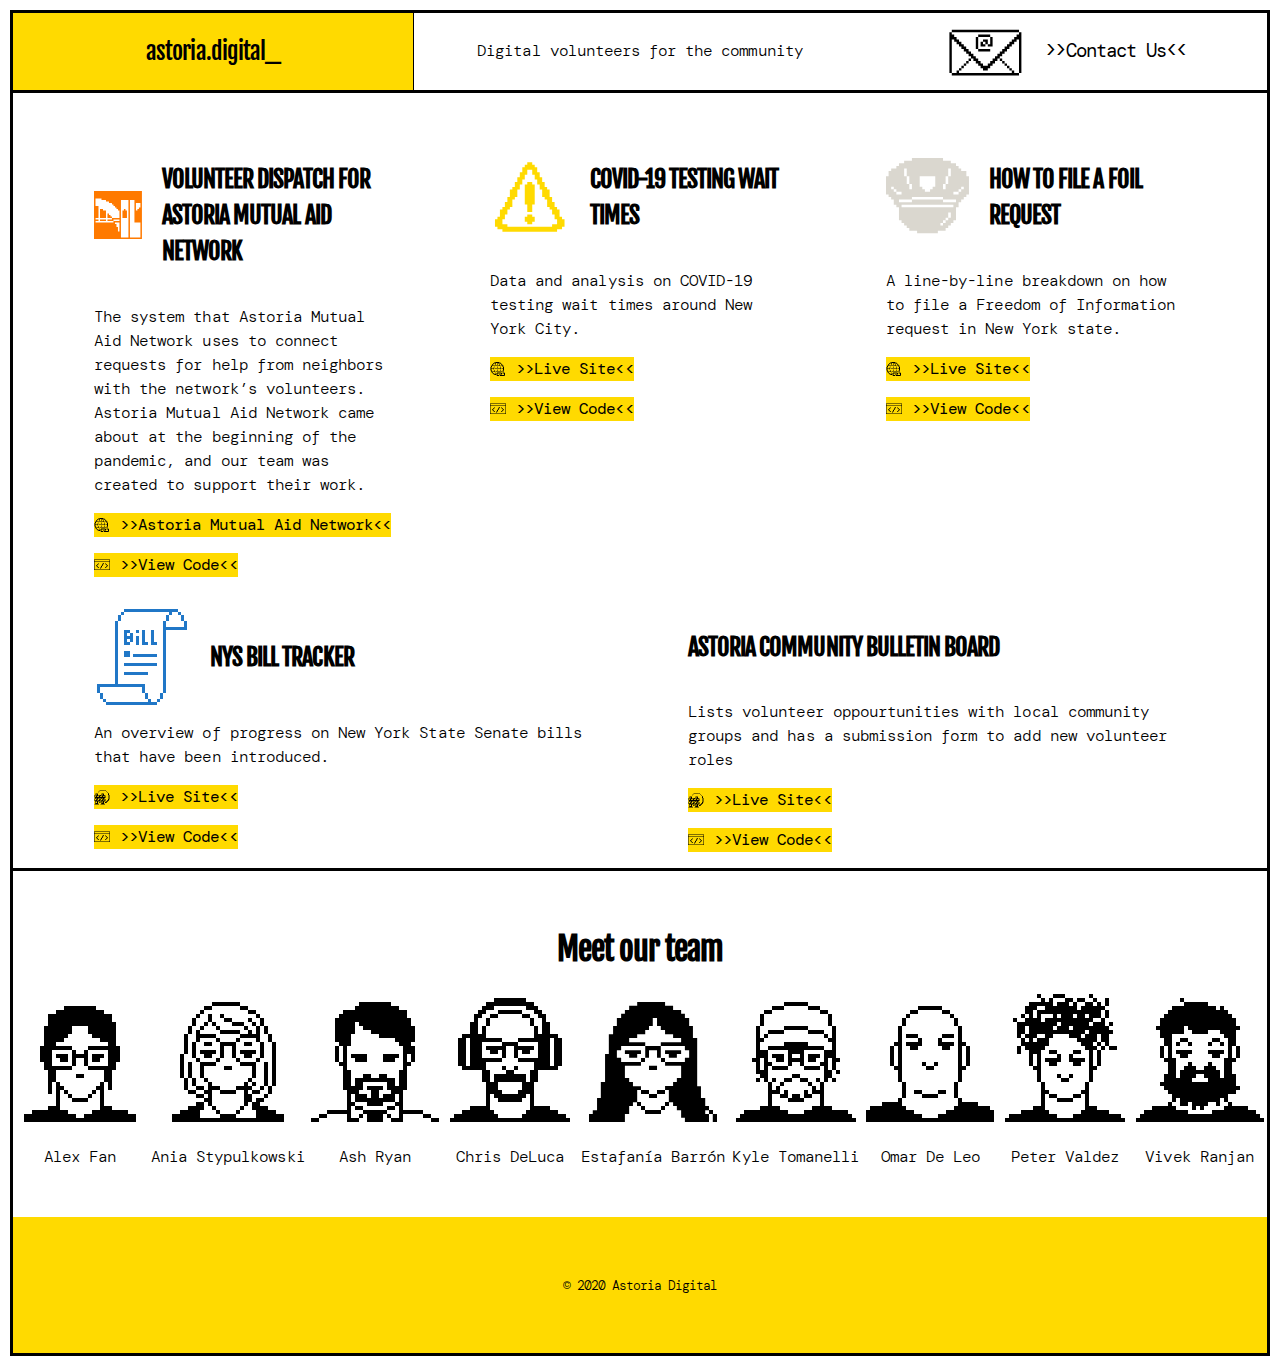
==== commit 3de91136: "Update index.html" ====
--- a/index.html
+++ b/index.html
@@ -122,6 +122,24 @@
           </div>
         </div>
 
+        <div class="project">
+          <div class="project__header project__header--board">
+            <!-- <svg class="project__icon"><use xlink:href="#icon--board" /></svg> -->
+            <h2 class="project__title">Astoria Community Bulletin Board</h2>
+          </div>
+          <p class="project__description">Lists volunteer oppourtunities with local community groups and has a submission form to add new volunteer roles</p>
+          <div class="project__links">
+            <a class="project__link" href="https://board.astoria.digital/">
+              <svg class="project__link-icon"><use xlink:href="#icon--wiplink" /></svg>
+              <span class="project__text">Live Site</span>
+            </a>
+            <a class="project__link" href="https://github.com/astoria-tech/Community-Bulletin-Board">
+              <svg class="project__link-icon"><use xlink:href="#icon--filecode" /></svg>
+              <span class="project__text">View Code</span>
+            </a>
+          </div>
+        </div>
+
       </div>
 
     </main><!-- end site-content -->
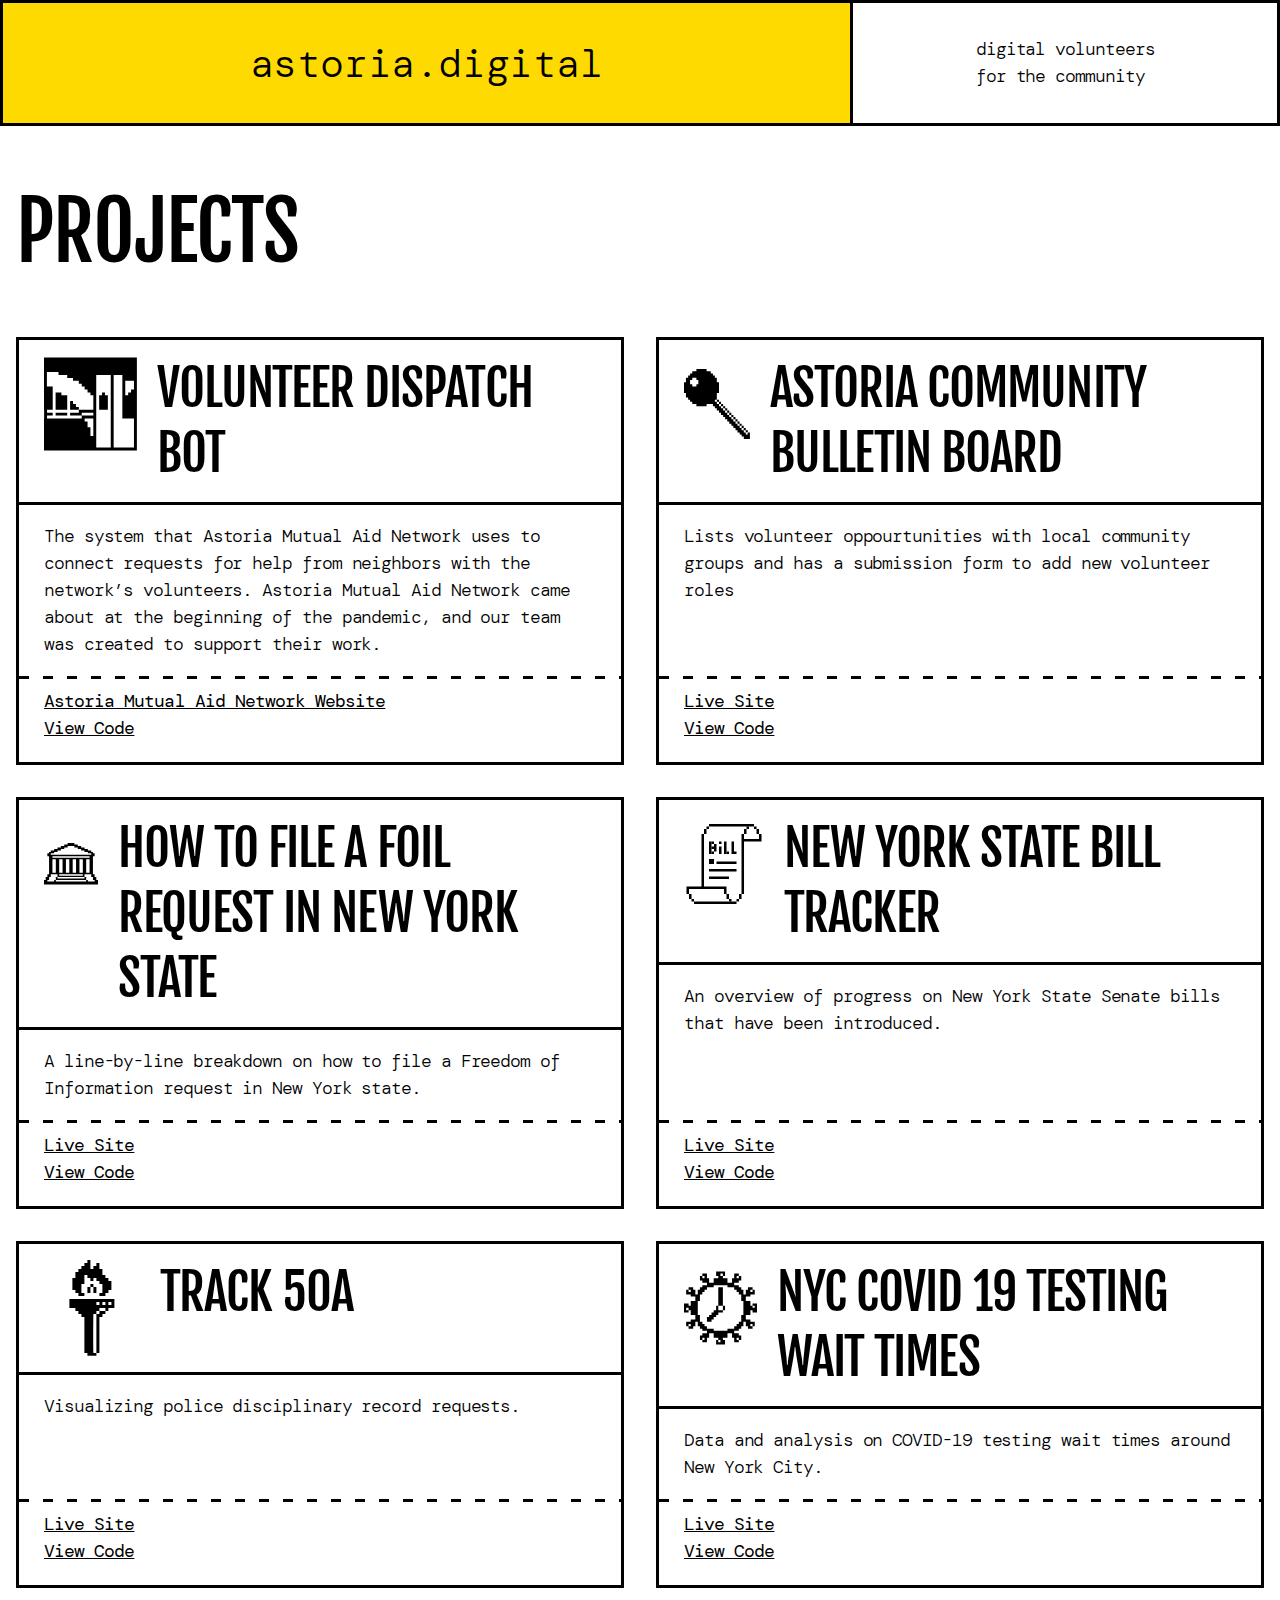
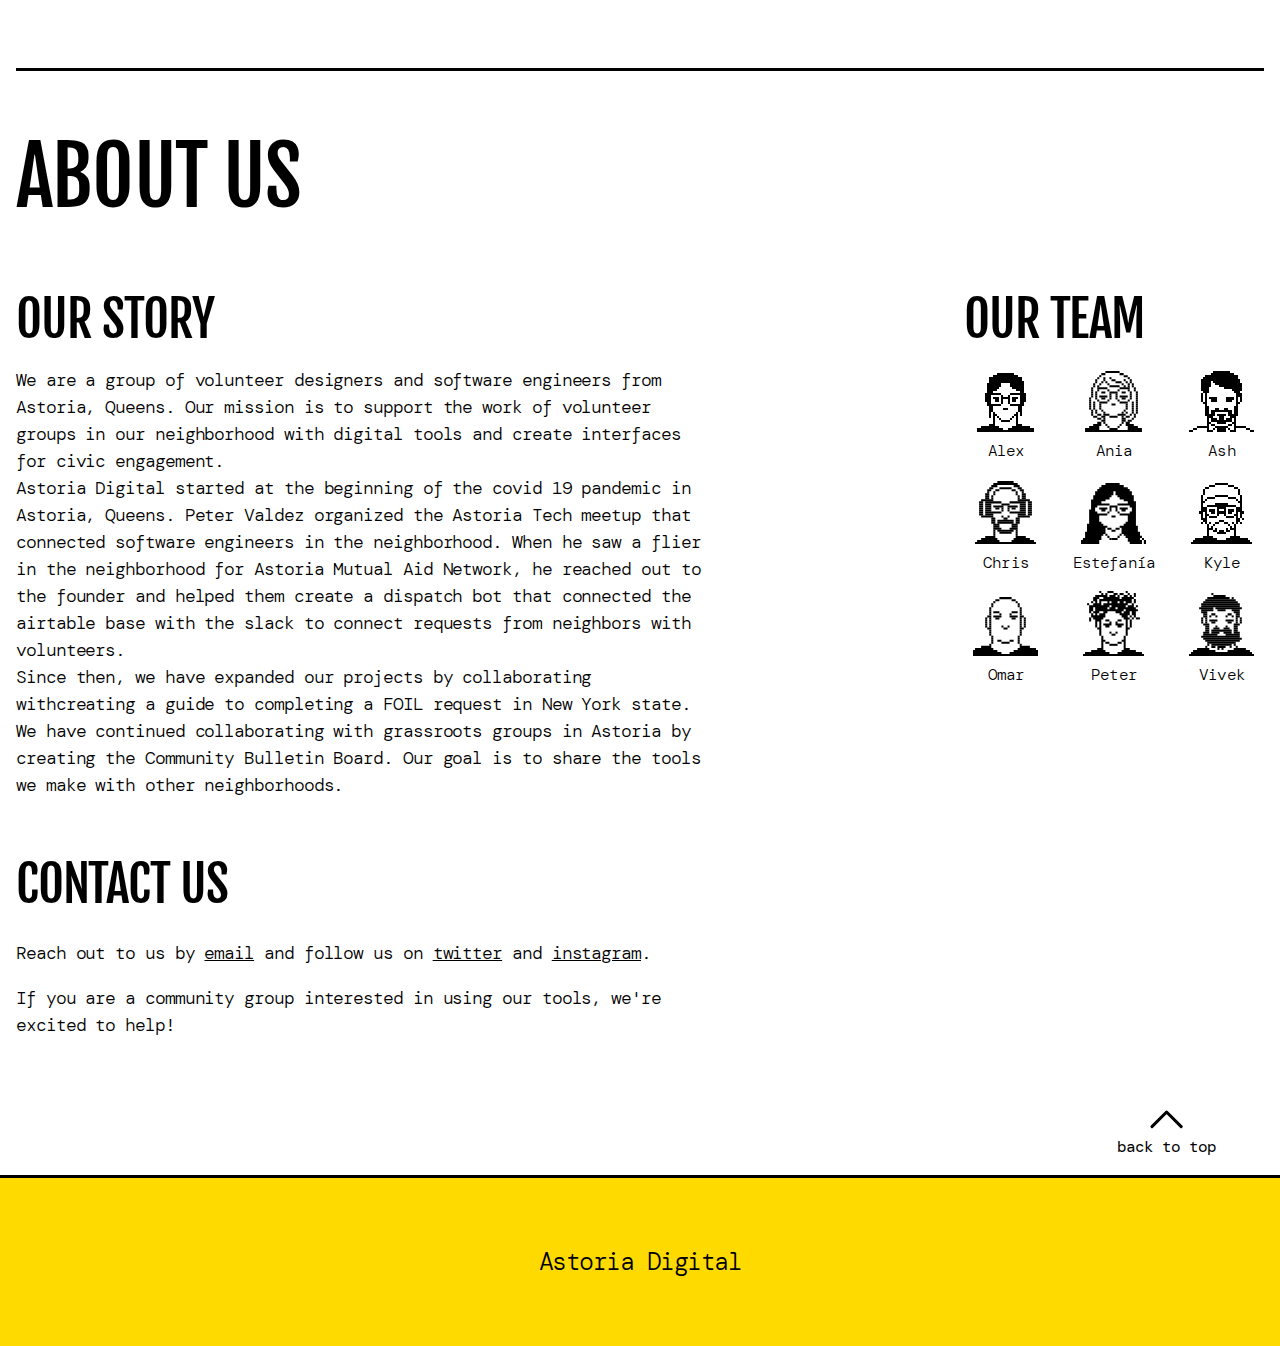
==== commit 9826a805: "Add track 50a project" ====
--- a/index.html
+++ b/index.html
@@ -8,189 +8,232 @@
     <title>Astoria Digital</title>
     <link href="https://fonts.googleapis.com/css2?family=DM+Mono:ital,wght@0,300;0,400;0,500;1,300;1,400;1,500&family=Fjalla+One&display=swap" rel="stylesheet">
     <link href="styles.css" rel="stylesheet">
+    <link rel="icon" href="favicon.ico" />
   </head>
 
   <body class="page-home">
+    <a name="top"></a>
 
     <div hidden>
       <svg xmlns="http://www.w3.org/2000/svg">
         <symbol role="img" id="icon--ama" viewBox="0 0 8.467 8.467"><title>Bridge icon</title><path d="M0 0V4.762h.012v.794H0v2.91h8.467V0H0zm.265 1.323h1.058v.264h.794v.265h.529v.265h.529v.264h.265v.265h.264v.264h.265v.265h.264v.265h.265v1.322H3.175v.265h-.794v.265H3.44v-.265h1.058v.265H3.44v.264H.276v-.264h.518v-.265H.276v-.265h.518V2.646h-.53V1.323zm2.91 3.44v-.265H2.91v-.265h-.264V3.97H2.38v.793h.794zm1.323-3.176h1.587v6.615H4.762V1.59h-.264v-.002zm1.852 0h.794V5.556h1.058v2.646H6.35V1.587zm1.058.53h.794v.793h-.265v.265h-.264v.265h-.265V2.117zm-6.35 1.058V4.762h1.059V3.44h-.53v-.265h-.529zm4.234 0v.265h-.265v1.322h.794V3.44h-.265v-.265h-.264zM1.058 5.027v.265h1.059v-.265H1.058zm2.646.53h.794v1.587h-.265V6.35H3.97v-.53h-.265v-.264z"/></symbol>
+        <symbol role="img" id="icon--board" viewBox="0 0 85 90" fill="none" xmlns="http://www.w3.org/2000/svg"><title>Bulletin board icon</title><path d="M79.5899 78.7433H82.2473V81.5601H79.5899V78.7433ZM76.9425 75.9371H79.5899V78.7433H76.9425V75.9371ZM74.2852 73.131H76.9425V75.9371H74.2852V73.131ZM71.6378 70.3141H74.2852V73.1203H71.6378V70.3141ZM68.9905 67.4973H71.6378V70.3141H68.9804L68.9905 67.4973ZM66.3331 64.6805H68.9804V67.4973H66.3331V64.6805ZM63.6757 61.8637H66.3331V64.6805H63.6757V61.8637ZM61.0183 59.0575H63.6757V61.8743H61.0183V59.0575ZM58.361 56.2513H61.0183V59.0575H58.371L58.361 56.2513ZM55.7136 53.4345H58.371V56.2513H55.7136V53.4345ZM53.0663 50.6283H55.7136V53.4345H53.0663V50.6283ZM50.4089 47.8115H53.0663V50.6177H50.4089V47.8115ZM47.7615 44.9947H50.4089V47.8115H47.7615V44.9947ZM42.4468 39.3717H45.1042V42.1885H42.4468" fill="black"/><path d="M15.9844 0V2.65738H10.6496V5.64427H7.84177V8.30164H5.33481V11.2885H2.50696V16.9434H0V30.8893H2.50696V36.5336H5.32478V39.5311H7.83174V42.1885H10.6496V44.8459H15.9844V47.8328H29.1409V44.8459H37.2935V47.8328H39.8005V50.4901H42.3074V53.477H45.1252V56.1344H47.6322V59.1319H50.45V61.7893H52.957V64.7656H55.7848V67.4229H58.2918V70.4205H61.0996V73.0778H63.6065V76.0647H66.4344V78.7221H68.9414V81.7196H71.7592V84.377H74.2661V87.0344H77.094V90.0106H84.9157V81.7196H82.1079V84.377H79.6009V81.7196H77.094V78.7221H74.2661V76.0647H71.7592V73.0778H68.9414V70.4205H66.4344V67.4336H63.6166V64.7762H61.1096V61.7787H58.2818V59.1213H55.7748V56.145H52.967V53.4877H50.4601V50.4901H47.6322V47.8328H45.1252V44.8459H42.3074V42.1885H39.8005V39.5311H42.3074V30.8893H45.1252V16.9434H42.3074V11.2885H39.8005V8.31227H37.2935V5.6549H34.4757V2.65738H29.1409V0H15.9844ZM45.1252 44.8459H47.6322V42.1885H45.1252V44.8459ZM10.6496 11.2885H15.9844V13.9459H18.4913V19.6008H15.9844V22.5877H10.6496V19.6008H7.84177V13.9459H10.6496V11.2885Z" fill="black"/></symbol>
         <symbol role="img" id="icon--bill" viewBox="0 0 8.467 8.467"><title>Legal bill icon</title><path d="M2.646 3.704h.53v.53h-.53zm-.794-2.646h.265v5.556h-.265zm4.233 0h.265v6.35h-.265zM.264 6.88v-.266h4.233v.265zm.794 1.586v-.265h4.498v.265zM2.646.264V0h4.762v.265zM6.35 1.852v-.265h1.852v.265zM3.44 4.233v-.265h2.116v.265zm-.794 1.588v-.265h2.117v.265zm0-.794v-.265h2.91v.265zM2.381.264h.265V.53h-.265z"/><path d="M6.614.264h.265V.53h-.265zm.794 0h.265V.53h-.265zM2.116.53h.265v.528h-.265zm4.234 0h.265v.528H6.35zm1.323 0h.265v.528h-.265zm.264.528h.265v.53h-.265zM4.233 6.88h.265v.528h-.265zm-3.969 0H.53v.528H.264zm.266.528h.264v.53H.53zm3.968 0h.265v.53h-.265zm1.323 0h.265v.53h-.265z"/><path d="M4.762 7.937h.265v.265h-.265zm.794 0h.265v.265h-.265zm-4.762 0h.265v.265H.794zm2.91-6.085h.265v.265h-.265zm0 .529h.265v.794h-.265zm-.529-.265h.265v.794h-.265zm-.529-.264h.265v1.323h-.265zm1.587 0h.265v1.323h-.265zm.794 0h.265v1.323h-.265z"/><path d="M2.91 1.852h.265v.265H2.91zm0 .529h.265v.265H2.91zm0 .529h.265v.265H2.91zm1.588 0h.265v.265h-.265zm.793.265h.265V2.91h-.265z"/></symbol>
-        <symbol role="img" id="icon--caution" viewBox="0 0 8.467 8.467"><title>Caution icon</title><path d="M3.969.53v.264h-.265v.264H3.44v.53h-.265v.529H2.91v.529h-.264v.529H2.38v.265h-.264v.793h-.265v.53h-.265v.529h-.264v.264h-.265v.794H.794v.265H.529v.793h.265v.265h.529v.264h5.821v-.264h.529v-.265h.264v-.793h-.264V6.35h-.265v-.794h-.264v-.264h-.265v-.53h-.264v-.529H6.35V3.44h-.265v-.265h-.264v-.53h-.265v-.528h-.264v-.53h-.265v-.529h-.265V.794h-.264V.529h-.53zm0 .793h.529v.53h.264v.528h.265v.53h.265v.529h.264v.793h.265v.265h.264v.794h.265v.264h.265v.53h.264v.529h.265v.529h-.53v.264H1.853v-.264h-.53v-.53h.265v-.529h.265v-.529h.265v-.264h.264v-.794h.265v-.265h.264V3.44h.265v-.53h.265v-.529h.264v-.529h.265v-.53zm0 1.323v.264h-.265v2.117h.265v.794h.529v-.794h.264V2.91h-.264v-.264h-.53zm0 3.44v.264h-.265v.53h.265v.264h.529v-.265h.264V6.35h-.264v-.265h-.53z"/></symbol>
+        <symbol role="img" id="icon--clock" viewBox="0 0 90 90"><title>Clock icon</title><path d="M47.8342 42.1874V47.8345H50.4917V42.1874H47.8342ZM39.5296 42.1874V47.8345H36.5399V50.492H33.8825V53.4816H30.8928V56.1391H28.2354V61.7862H33.8825V59.1287H36.5399V56.1391H39.5296V53.4816H42.1871V50.492H47.8342V47.8345H42.1871V42.1874H39.5296ZM42.1871 19.5989V42.1874H47.8342V19.5989H42.1871Z" fill="black"/><path d="M39.5299 0V5.64712H42.1873V8.30459H36.5402V13.9517H30.8931V8.30459H28.2356V2.65747H22.5885V5.64712H25.246V8.30459H22.5885V5.64712H19.5988V11.2942H22.5885V13.9517H28.2356V16.9414H22.5885V19.5988H19.5988V22.5885H16.9414V28.2356H13.9517V22.5885H11.2942V19.5988H5.64712V22.5885H8.30459V25.246H5.64712V22.5885H2.65747V28.2356H8.30459V30.8931H13.9517V36.5402H8.30459V42.1873H5.64712V39.5299H0V50.4919H5.64712V47.8345H2.65747V44.8448H5.64712V47.8345H8.30459V53.4816H13.9517V59.1287H8.30459V61.7862H2.65747V67.4333H5.64712V64.7758H8.30459V67.4333H5.64712V70.423H11.2942V67.4333H13.9517V61.7862H16.9414V67.4333H19.5988V70.423H22.5885V73.0804H28.2356V76.0701H22.5885V78.7275H19.5988V84.3747H22.5885V81.7172H25.246V84.3747H22.5885V87.0321H28.2356V81.7172H30.8931V76.0701H36.5402V81.7172H42.1873V84.3747H44.8448V87.0321H42.1873V84.3747H39.5299V90.0218H50.4919V84.3747H47.8345V81.7172H53.4816V76.0701H59.1287V81.7172H61.7862V87.0321H67.4333V84.3747H64.7758V81.7172H67.4333V84.3747H70.423V78.7275H67.4333V76.0701H61.7862V73.0804H67.4333V70.423H70.423V67.4333H73.0804V61.7862H76.0701V67.4333H78.7275V70.423H84.3747V67.4333H81.7172V64.7758H84.3747V67.4333H87.0321V61.7862H81.7172V59.1287H76.0701V53.4816H81.7172V47.8345H84.3747V50.4919H90.0218V39.5299H84.3747V42.1873H87.0321V44.8448H84.3747V42.1873H81.7172V36.5402H76.0701V30.8931H81.7172V28.2356H87.0321V22.5885H84.3747V25.246H81.7172V22.5885H84.3747V19.5988H78.7275V22.5885H76.0701V28.2356H73.0804V22.5885H70.423V19.5988H67.4333V16.9414H61.7862V13.9517H67.4333V11.2942H70.423V5.64712H67.4333V8.30459H64.7758V5.64712H67.4333V2.65747H61.7862V8.30459H59.1287V13.9517H53.4816V8.30459H47.8345V5.64712H44.8448V2.65747H47.8345V5.64712H50.4919V0H39.5299ZM36.5402 16.9414H53.4816V19.5988H61.7862V22.5885H64.7758V25.246H67.4333V28.2356H70.423V36.5402H73.0804V53.4816H70.423V61.7862H67.4333V64.7758H64.7758V67.4333H61.7862V70.423H53.4816V73.0804H36.5402V70.423H28.2356V67.4333H25.246V64.7758H22.5885V61.7862H19.5988V53.4816H16.9414V36.5402H19.5988V28.2356H22.5885V25.246H25.246V22.5885H28.2356V19.5988H36.5402V16.9414Z" fill="black"/></symbol>
         <symbol role="img" id="icon--email" viewBox="0 0 8.467 8.467"><title>Email icon</title><path d="M.265 2.117v4.498h.264V2.91h.265v.265h.264v.265h.265v.264h.264v.265h.265v.264h.265v.265h.264v.264h.265v.265h.264v.265h.265v.264h.265v.265h.264v.264h.265v.265h.529v-.265h.264v-.264h.265v-.265h.265v-.264h.264v-.265h.265v-.265h.264v-.264h.265v-.265h.265V3.97h.264v-.265h.265V3.44h.264v-.265h.265V2.91h.264v3.705h.265V2.117h-.265v.264h-.264v.265h-.265v.264h-.264v.265h-.265v.265h-.264v.264H6.35v.265h-.265v.264h-.264v.265h-.265v.264h-.264v.265h-.265v.265h-.265v.264h-.264v.265h-.53v-.265h-.264v-.264H3.44v-.265h-.265v-.265H2.91v-.264h-.264v-.265H2.38V3.97h-.264v-.265h-.265V3.44h-.265v-.265h-.264V2.91h-.265v-.264H.794V2.38H.529v-.264H.265z"/><path d="M.529 6.879v-.265h7.408v.265zM.529 2.117v-.265h7.408v.265zM3.969 2.91v.265h.264v.265h.265v-.53h-.529z"/><path d="M3.704 3.175v.53h.529V3.44H3.97v-.265h-.265zM3.175 2.646h.265v1.323h-.265zM4.762 2.646v.794h-.264v.264h.529V2.646h-.265zM3.44 2.646v-.265h1.323v.265zM3.44 4.233v-.265h1.323v.265zM5.821 5.292v-.265h.265v.265z"/><path d="M6.085 5.556v-.265h.265v.265zM6.35 5.821v-.265h.265v.265zM6.615 6.085V5.82h.265v.265zM6.879 6.35v-.265h.265v.265zM7.144 6.615V6.35h.265v.265zM1.058 6.615V6.35h.265v.265zM1.323 6.35v-.265h.265v.265zM1.587 6.085V5.82h.265v.265zM1.852 5.821v-.265h.265v.265zM2.117 5.556v-.265h.265v.265z"/><path d="M2.381 5.292v-.265h.265v.265z"/></symbol>
         <symbol role="img" id="icon--filecode" viewBox="0 0 8.467 8.467"><title>Code file icon</title><path d="M0 1.323v5.556h8.467V1.323H0zm.265.264h7.937v.794H.265v-.794zm0 1.059h7.937v3.969H.265v-3.97z"/><path d="M2.117 3.44v.264h-.265v.265h-.265v.264h-.264v.265h-.265v.264h.265v.265h.264v.265h.265v.264h.265v.265h.529v-.265H2.38v-.264h-.264v-.265h-.265v-.265h-.265v-.264h.265v-.265h.265V3.97h.264v-.265h.265V3.44h-.53zM6.35 3.44v.264h.265v.265h.264v.264h.265v.265h.264v.264h-.264v.265h-.265v.265h-.264v.264H6.35v.265h-.53v-.265h.265v-.264h.265v-.265h.265v-.265h.264v-.264h-.264v-.265H6.35V3.97h-.265v-.265h-.264V3.44zM4.762 3.175v.265h-.264v.529h-.265v.529H3.97v.264h-.265v.53H3.44v.529h-.265v.264h.53v-.264h.264v-.53h.264v-.529h.265v-.264h.264v-.53h.265V3.44h.265v-.265h-.53z"/></symbol>
         <symbol role="img" id="icon--filegeneric" viewBox="0 0 8.467 8.467"><title>File icon</title><path d="M1.323 0v8.467h5.821V1.852h-.265v-.265h-.264v.265H5.292V.53h.264V.265h-.264V0H1.323zm4.233.53v.264h.265V.529h-.265zm.265.264v.264h.264V.794h-.264zm.264.264v.265h.265v-.265h-.265zm.265.265v.264h.265v-.264H6.35zM1.587.265h3.44v1.852H6.88v6.085H1.587V.265zm.794 2.91v.265h3.704v-.265H2.381zm0 .794v.264h3.704V3.97H2.381zm0 .793v.265h3.704v-.265H2.381zm0 .794v.265h3.704v-.265H2.381zm0 .794v.265h1.852V6.35H2.381z"/></symbol>
         <symbol role="img" id="icon--link" viewBox="0 0 32 32"><title>Link icon</title><path d="M0 0h32v32H0V0zm8 [base64] 12v1h6v-5h-1v4H9zm2 6v1h4v-5h-1v4h-3zm2 3v5h1v1h4v-2h-3v-3h7v2h2v-3h-1v-1h-9v1h-1zm3-9v1h6v-3h-1v2h-5zm0 6v1h5v-4h-1v3h-4zm3 5v3h1v1h9v-1h1v-5h-1v-1h-4v2h3v3h-7v-2h-2zm1-15v2h1v-2h-1zm1 6v1h1v-1h-1zm1 4v1h3v-1h-3z" fill="transparent"/><path d="M11 2h7v1h3v1h-1v1h-2v1h-1V4h-2v6h-5V9h4V4h-2v2h-1V5H9V4H8V3h3V2z"/><path d="M7 4h1v1h1v1H7v1H6v1H5v1h4v1H4V9H3V8h1V7h1V6h1V5h1V4z"/><path d="M8 4h1v1H8V4zM12 4h2v5h-4V8h1V6h1V4zM20 4h1v1h-1V4z" fill="transparent"/><path d="M21 4h1v1h1v1h1v1h1v1h1v1h-1v1h-3V9h2V8h-1V7h-1V6h-2V5h1V4z"/><path d="M9 5h2v1h-1v2H9v1H5V8h1V7h1V6h2V5z" fill="transparent"/><path d="M10 6h1v2h-1V6zM18 6h1v2h-1V6zM9 8h1v1H9V8zM19 8h1v1h1v1h-5V9h3V8zM2 9h1v1h1v2H3v3h4v-2h1v3H3v3h1v2H3v1H2v-3H1v-7h1V9z"/><path d="M3 9h1v1H3V9zM25 9h1v1h-1V9z" fill="transparent"/><path d="M26 9h1v3h1v7h-1v3h-1v-1h-1v-2h1v-3h-3v-1h3v-3h-1v-2h1V9zM8 11h1v2H8v-2zM14 11h1v5H9v-1h5v-4zM20 11h1v2h-1v-2zM21 13h1v3h-6v-1h5v-2zM7 17h1v1H7v-1zM14 17h1v5h-4v-1h3v-4zM21 17h1v1h-1v-1zM8 18h1v3h1v1H5v1h1v1h1v1h2v1H8v1H7v-1H6v-1H5v-1H4v-1H3v-1h1v-1h4v-3zM20 18h1v4h-5v-1h4v-3z"/><path d="M3 21h1v1H3v-1z" fill="transparent"/><path d="M22 21h3v1h-3v-1zM10 23h1v2h-1v-2zM14 23h9v1h1v3h-2v-2h-7v3h3v2h-4v-1h-1v-5h1v-1z"/><path d="M25 23h4v1h1v5h-1v1h-9v-1h-1v-3h2v2h7v-3h-3v-2zM11 25h1v3H8v-1h1v-1h2v-1z"/><path d="M8 26h1v1H8v-1z" fill="transparent"/></symbol>
-        <symbol role="img" id="icon--policehat" viewBox="0 0 32 32"><title>Police hat icon</title><path d="M0 0h32v8h-1V6h-2V5h-1V4h-1V3h-2V2h-3V1H10v1H7v1H5v1H4v1H2v1H1v2H0V0z" fill="transparent"/><path d="M10 1h12v1h3v1h2v1h1v1h1v1h2v2h1v7h-1v1h-1v1h-1v1h-1v2h-1v5h-1v1h-1v1h-1v1h-1v1h-3v1h-8v-1H9v-1H8v-1H7v-1H6v-1H5v-5H4v-1H3v-2H2v-1H1v-1H0V8h1V6h1V5h2V4h1V3h2V2h3V1zM7 5v3h1V5H7zm1 3v3h1V8H8zm5 0v4h1v1h1v1h2v-1h1v-1h1V8h-6zm-4 3v2h1v-2H9zm-7 1v1h1v-1H2zm1 1v1h1v-1H3zm1 1v1h2v-1H4zm6 2v1H5v1h5v-1h12v-1H10zM24 5v3h-1v3h-1v2h1v-2h1V8h1V5h-1zM6 19v1h20v-1H6zm20-5v1h2v-1h-2zm3-2v1h-1v1h1v-1h1v-1h-1zm-7 5v1h5v-1h-5zm2 5v2h-1v1h-1v1h-1v1h1v-1h1v-1h1v-1h1v-2h-1z"/><path d="M7 5h1v3H7V5zM24 5h1v3h-1V5zM8 8h1v3H8V8zM13 8h6v4h-1v1h-1v1h-2v-1h-1v-1h-1V8zM23 8h1v3h-1V8zM9 11h1v2H9v-2zM22 11h1v2h-1v-2zM2 12h1v1H2v-1zM29 12h1v1h-1v-1zM3 13h1v1H3v-1zM28 13h1v1h-1v-1zM4 14h2v1H4v-1zM26 14h2v1h-2v-1zM0 15h1v1h1v1h1v2h1v1h1v5h1v1h1v1h1v1h1v1h3v1h8v-1h3v-1h1v-1h1v-1h1v-1h1v-5h1v-2h1v-1h1v-1h1v-1h1v17H0V15z" fill="transparent"/><path d="M10 16h12v1H10v-1zM5 17h5v1H5v-1zM22 17h5v1h-5v-1zM6 19h20v1H6v-1zM24 22h1v2h-1v-2zM23 24h1v1h-1v-1zM22 25h1v1h-1v-1zM21 26h1v1h-1v-1z" fill="transparent"/></symbol>
+        <symbol role="img" id="icon--courthouse" viewBox="0 0 90 80"><title>Court house icon</title><path d="M39.361 4.95582V7.43378H33.7593V9.90238H28.1257V12.3616H22.5027V14.8489H16.8797V17.3175H11.2566V19.7955H8.45045V22.2641H5.62301V27.2106H8.45045V44.5283H14.0522V32.1572H19.6858V44.5283H25.3088V32.1572H30.9319V44.5283H36.5549V32.1572H42.1885V29.698H14.0522V27.2106H42.1991V24.742H11.2673V22.2641H16.8903V19.7955H22.5133V17.3175H28.1363V14.8489H33.7699V12.3616H39.3717V9.91173H42.1991V4.95582H39.3717H39.361ZM42.1885 4.95582L42.2098 7.43378H42.1885L42.2098 9.90238H50.6177V4.94647H42.1885V4.95582ZM50.6177 9.90238H50.6389L50.6177 12.3616H56.262V14.8489H61.8637V17.3175H67.4973V19.7955H73.1203V14.8489H67.4973V12.3616H61.8637V9.91173H56.262V7.43378H50.6389L50.6177 9.90238ZM73.1203 19.7955H73.1416L73.1203 22.2641H78.7434V24.742H73.1416L73.1203 27.2106H75.9478V29.698H73.131L73.1097 32.1572H75.9372V44.5283H81.5602V27.2106H84.3557V22.2641H81.5602V19.7955H78.7327V17.3175H73.131L73.1097 19.7955H73.1203ZM73.1203 32.1572V29.698H50.6389L50.6177 32.1572H53.4345V44.5283H59.0681V32.1572H64.6911V44.5283H70.3142V32.1572H73.1203ZM50.6177 32.1572V29.698H42.1885L42.2098 32.1572H42.1885L42.2098 34.6258H42.1885L42.2098 37.1131H42.1885L42.2098 39.5724H42.1885L42.2098 42.0597H42.1885L42.2098 44.5283H47.8115V32.1572H50.6177ZM73.1203 27.2106V24.742H50.6389L50.6177 27.2106H73.1203ZM50.6177 27.2106V24.742H42.1885L42.2098 27.2106H50.6177ZM8.45045 44.547V56.9087H5.62301V61.8552H2.82745V64.3238H8.45045V61.8552H11.2566V56.9087H22.5027V61.8552H42.1991V59.3773H25.2982V56.9087H42.1779V54.4214H36.5442V44.547H30.9319V54.4214H25.3088V44.547H19.6858V54.4214H14.0522V44.547H8.45045ZM42.1885 54.4214L42.2098 56.9087H50.6177V54.4214H47.8115V44.547H42.1885L42.2098 47.0062H42.1885L42.2098 49.4935H42.1885L42.2098 51.9621H42.1885L42.2098 54.4214H42.1885ZM50.6177 56.9087H64.6911V59.3773H50.6389L50.6177 61.8552H67.4973V56.9087H73.1203V54.4214H70.3142V44.547H64.6911V54.4214H59.0681V44.547H53.4345V54.4214H50.6389L50.6177 56.9087ZM73.1203 56.9087H78.7434V61.8552H81.5708V64.3238H87.1619V61.8552H84.3557V56.9087H81.5602V44.547H75.9372V54.4214H73.131L73.1097 56.9087H73.1203ZM67.4867 61.8646V64.3238H70.3142V61.8552H67.4973L67.4867 61.8646ZM50.6177 61.8646V59.3773H42.1885L42.2098 61.8552H50.6177V61.8646ZM22.5027 61.8646H19.6858V64.3238H22.5027V61.8552V61.8646ZM2.82745 64.3332V66.8018H0V74.2076H42.1885V69.261H19.6858V66.8018H16.8797V69.261H5.62301V66.8018H8.45045V64.3332H2.82745ZM19.6858 66.8018H42.1885V64.3332H19.6858V66.8018ZM42.1885 64.3332L42.2098 66.8018H50.6177V64.3332H42.1885ZM50.6177 66.8018H70.3142V64.3332H50.6389L50.6177 66.8018ZM70.3142 66.8018V69.261H50.6389L50.6177 71.7484H50.6389L50.6177 74.2076H73.1203V66.8018H70.3142ZM73.1203 71.7484H73.1416L73.1203 74.2076H90V66.8018H87.1619V64.3332H81.5602V66.8018H84.3557V69.261H73.1416L73.1203 71.7484ZM50.6177 74.2076V69.261H42.1885L42.2098 71.7484H42.1885L42.2098 74.2076H50.6177Z" fill="black"/></symbol>
         <symbol role="img" id="icon--wiplink" viewBox="0 0 8.467 8.467"><title>Work in progress icon</title><path d="M.795 2.38v.796H.266v1.322h.263v.264H3.97v-.53h-.793V3.97h.263v-.266h.264V3.44h.266v-.263H2.117V2.38h-.265v.265h-.793V2.38zm3.174.796l.002.263h.527v.264h-.266v.266H3.97l.002.263H3.97l.002.266H3.97l.002.264h.791V3.176h-.53V2.91h.53v-.264h-.53v-.265H3.97l.002.265H3.97l.002.264H3.97l.002.266H3.97zm.793-.266h.002l-.002.266h.002l-.002.263h.002l-.002.264h.002l-.002.266h.265v-.266h.266V3.44h.264v.793h-.793l-.002.266h.002l-.002.264h1.324V3.439H5.82v-.263h-.527V2.38h-.266v.265h-.263l-.002.264zm-3.703 0h.529v.266h-.529zm-.53.53h.793v.263H1.06v.266H.795v.263H.529zm1.588 0h.793v.263h-.264v.266h-.265v.263h-.793V3.97h.264v-.266h.265zM.795 4.763v.263H.266V6.35h.263v.265h.266v.264h.264v-.264h.529v.264h.529v-.264H3.97v-.529h-.793V5.82h.263v-.263h.264v-.264h.266v-.266H2.117v-.263h-.529v.263h-.529v-.263H.795zm3.174.263l.002.266h.527v.264h-.266v.263H3.97l.002.266H3.97l.002.264H3.97l.002.265H3.97l.002.264h.261v-.264h.53V5.027h-.53v-.263H3.97l.002.263H3.97zm.793 0h.002l-.002.266h.002l-.002.264h.002l-.002.263h.265v-.263h.266v-.264h.264v.793h-.793l-.002.264h.002l-.002.265h.002l-.002.264h.531v-.264h.793V5.293H5.82v-.266h-.527v-.263h-.529l-.002.263zm-4.233.266h.793v.264H1.06v.263H.795v.266H.529zm1.588 0h.793v.264h-.264v.263h-.265v.266h-.793V5.82h.264v-.263h.265v-.264zM.795 6.881v.793H.529v.263H.266v.264h2.38v-.264h-.265v-.263h-.264V6.88h-.529v.527h-.529V6.88H.795zm3.174 0l.002.264h-.002l.002.263h-.002l.002.266h-.002l.002.263h-.002l.002.264h.791V7.145h-.53V6.88H3.97zm.793.264h.002l-.002.263h.002l-.002.266h.002l-.002.263h.002l-.002.264H5.82v-.264h-.263v-.263h-.264V6.88h-.529l-.002.264zm-.793.793v-.264h-.266v.263H3.44v.264h.53v-.264z"/><path d="M7.408 2.117v1.059h.266v1.586H8.2V3.176h-.264V2.38h-.263v-.264h-.266zm.266 2.647v.529h-.266v.527h-.263v.266H6.88l-.002.264h.002l-.002.265h.002l-.002.264h.266v-.264h.263V6.35h.266v-.264h.263v-.529H8.2v-.793h-.527zm-.795 2.115V6.35h-.264v.265H6.35v.264zM5.82 6.88v.527h.795v-.263h.264V6.88z"/><path d="M2.646 6.88v.265h.264v.263h.529v-.527h-.793z"/><path d="M4.232 2.117v.264h.53v-.264zm.53.264h.265v-.264h-.263z"/><path d="M1.059 2.117v.264h.793v-.264z"/><path d="M7.144 1.852h.264v.265h-.264"/><path d="M6.88 1.587h.264v.265h-.265"/><path d="M2.117 1.587h.264v.265h-.264"/><path d="M6.615 1.323h.264v.264h-.264"/><path d="M2.381 1.323h.265v.264H2.38"/><path d="M6.35 1.058h.265v.265H6.35"/><path d="M2.646 1.058h.264v.265h-.264"/><path d="M5.557.795v.264h.793V.795z"/><path d="M2.91.795v.264h.793V.795z"/><path d="M3.703.53v.265h.266V.529h-.266zm.266 0l.002.265h.791V.529h-.793zm.793.265h.795V.529h-.793z"/></symbol>
         <symbol role="img" id="icon--avatar-alex" viewBox="0 0 8.467 8.467" shape-rendering="crispEdges"><title>Alex avatar</title><path d="M3.175.794v.264h-.53v.265h-.528v.794h-.265v2.91h.265v1.587h.264v-.793h.265v-.794h1.058v-.265H2.381V3.704h1.323V3.44H2.646v-.265h.529V2.91h.265v-.264h.264v-.53h1.058v.53h.265v.264h.53v.265h.528v.265H4.762v.264h1.323v1.058H4.762v.265h1.059v.794h.264v.529h.265V5.027h.264V1.852H6.35v-.529h-.53v-.265h-.528V.794zm.794 4.498v.264h.529v-.264z"/><path d="M2.646 5.82v1.588h-.53v.265H1.059v.264H.53v.53h2.38V5.82zm1.058-2.116v1.058h.265v-.529h.529v.53h.264v-1.06h-.264v.265h-.53v-.265h-.264zm-1.058.265v.264h.264v.265h.53v-.53h-.794zm2.381 0v.529h.53v-.265h.264V3.97h-.794zM2.91 6.35h.265v-.265H2.91zm2.91-.53v1.588h.53v.265h1.058v.264h.53v.53H5.555V5.82zm-2.645.795h.265V6.35h-.265zm.529.529h1.058v-.265H3.704z"/><g stroke-width=".132"><path d="M5.027 6.615h.265V6.35h-.265zm.265-.265h.265v-.265h-.265zm-1.852.529h.265v-.265H3.44z"/><path d="M4.763 6.879h.265v-.265h-.265z"/></g><path d="M1.587 3.44h.265v1.058h-.265zm5.028 0h.265v1.058h-.265zM2.91 8.202h2.646v.265H2.91zm0 0h1.058v-.265H2.91zm1.588 0h1.058v-.265H4.498z"/><path d="M2.91 7.938h.529v-.265H2.91zm2.117 0h.529v-.265h-.529z"/></symbol>
         <symbol role="img" id="icon--avatar-ania" viewBox="0 0 32 32"><title>Ania avatar</title><path d="M31 31h1v1h-1m-1-1h1v1h-1" fill="none"/><path d="M29 [base64]"/><path d="M1 31h1v1H1m-1-1h1v1H0m31-2h1v1h-1m-1-1h1v1h-1" fill="none"/><path d="M29 30h1v1h-1m-1-1h1v1h-1m-1-1h1v1h-1m-1-1h1v1h-1m-1-1h1v1h-1m-1-1h1v1h-1m-1-1h1v1h-1"/><path d="M22 30h1v1h-1m-1-1h1v1h-1m-1-1h1v1h-1m-1-1h1v1h-1m-1-1h1v1h-1" fill="none"/><path d="M17 30h1v1h-1m-1-1h1v1h-1m-1-1h1v1h-1m-1-1h1v1h-1"/><path d="M13 30h1v1h-1m-1-1h1v1h-1m-1-1h1v1h-1m-1-1h1v1h-1m-1-1h1v1H9" fill="none"/><path d="M8 30h1v1H8m-1-1h1v1H7m-1-1h1v1H6m-1-1h1v1H5m-1-1h1v1H4m-1-1h1v1H3m-1-1h1v1H2"/><path d="M1 30h1v1H1m-1-1h1v1H0m31-2h1v1h-1m-1-1h1v1h-1m-1-1h1v1h-1m-1-1h1v1h-1" fill="none"/><path d="M27 29h1v1h-1m-1-1h1v1h-1m-1-1h1v1h-1m-1-1h1v1h-1m-1-1h1v1h-1"/><path d="M22 29h1v1h-1m-1-1h1v1h-1m-1-1h1v1h-1m-1-1h1v1h-1" fill="none"/><path d="M18 29h1v1h-1"/><path d="M17 29h1v1h-1m-1-1h1v1h-1m-1-1h1v1h-1m-1-1h1v1h-1" fill="none"/><path d="M13 29h1v1h-1"/><path d="M12 29h1v1h-1m-1-1h1v1h-1m-1-1h1v1h-1m-1-1h1v1H9" fill="none"/><path d="M8 29h1v1H8m-1-1h1v1H7m-1-1h1v1H6m-1-1h1v1H5m-1-1h1v1H4"/><path d="M3 29h1v1H3m-1-1h1v1H2m-1-1h1v1H1m-1-1h1v1H0m31-2h1v1h-1m-1-1h1v1h-1m-1-1h1v1h-1m-1-1h1v1h-1m-1-1h1v1h-1m-1-1h1v1h-1" fill="none"/><path d="M25 28h1v1h-1m-1-1h1v1h-1m-1-1h1v1h-1m-1-1h1v1h-1"/><path d="M21 28h1v1h-1m-1-1h1v1h-1" fill="none"/><path d="M19 28h1v1h-1"/><path d="M18 28h1v1h-1m-1-1h1v1h-1m-1-1h1v1h-1m-1-1h1v1h-1m-1-1h1v1h-1m-1-1h1v1h-1" fill="none"/><path d="M12 28h1v1h-1"/><path d="M11 28h1v1h-1m-1-1h1v1h-1" fill="none"/><path d="M9 28h1v1H9m-1-1h1v1H8m-1-1h1v1H7m-1-1h1v1H6"/><path d="M5 28h1v1H5m-1-1h1v1H4m-1-1h1v1H3m-1-1h1v1H2m-1-1h1v1H1m-1-1h1v1H0m31-2h1v1h-1m-1-1h1v1h-1m-1-1h1v1h-1m-1-1h1v1h-1m-1-1h1v1h-1m-1-1h1v1h-1m-1-1h1v1h-1m-1-1h1v1h-1" fill="none"/><path d="M23 27h1v1h-1m-1-1h1v1h-1"/><path d="M21 27h1v1h-1" fill="none"/><path d="M20 27h1v1h-1"/><path d="M19 27h1v1h-1m-1-1h1v1h-1m-1-1h1v1h-1m-1-1h1v1h-1m-1-1h1v1h-1m-1-1h1v1h-1m-1-1h1v1h-1m-1-1h1v1h-1" fill="none"/><path d="M11 27h1v1h-1"/><path d="M10 27h1v1h-1" fill="none"/><path d="M9 27h1v1H9m-1-1h1v1H8"/><path d="M7 27h1v1H7m-1-1h1v1H6m-1-1h1v1H5m-1-1h1v1H4m-1-1h1v1H3m-1-1h1v1H2m-1-1h1v1H1m-1-1h1v1H0m31-2h1v1h-1m-1-1h1v1h-1m-1-1h1v1h-1m-1-1h1v1h-1m-1-1h1v1h-1m-1-1h1v1h-1m-1-1h1v1h-1" fill="none"/><path d="M24 26h1v1h-1m-1-1h1v1h-1"/><path d="M22 26h1v1h-1" fill="none"/><path d="M21 26h1v1h-1m-1-1h1v1h-1"/><path d="M19 26h1v1h-1m-1-1h1v1h-1m-1-1h1v1h-1m-1-1h1v1h-1m-1-1h1v1h-1m-1-1h1v1h-1m-1-1h1v1h-1m-1-1h1v1h-1" fill="none"/><path d="M11 26h1v1h-1m-1-1h1v1h-1"/><path d="M9 26h1v1H9m-1-1h1v1H8m-1-1h1v1H7m-1-1h1v1H6m-1-1h1v1H5m-1-1h1v1H4m-1-1h1v1H3m-1-1h1v1H2m-1-1h1v1H1m-1-1h1v1H0m31-2h1v1h-1m-1-1h1v1h-1m-1-1h1v1h-1m-1-1h1v1h-1m-1-1h1v1h-1m-1-1h1v1h-1" fill="none"/><path d="M25 25h1v1h-1"/><path d="M24 25h1v1h-1m-1-1h1v1h-1m-1-1h1v1h-1" fill="none"/><path d="M21 25h1v1h-1m-1-1h1v1h-1"/><path d="M19 25h1v1h-1m-1-1h1v1h-1m-1-1h1v1h-1m-1-1h1v1h-1m-1-1h1v1h-1m-1-1h1v1h-1m-1-1h1v1h-1m-1-1h1v1h-1" fill="none"/><path d="M11 25h1v1h-1"/><path d="M10 25h1v1h-1" fill="none"/><path d="M9 25h1v1H9m-1-1h1v1H8"/><path d="M7 25h1v1H7m-1-1h1v1H6m-1-1h1v1H5m-1-1h1v1H4m-1-1h1v1H3m-1-1h1v1H2m-1-1h1v1H1m-1-1h1v1H0m31-2h1v1h-1m-1-1h1v1h-1m-1-1h1v1h-1m-1-1h1v1h-1m-1-1h1v1h-1" fill="none"/><path d="M26 24h1v1h-1"/><path d="M25 24h1v1h-1m-1-1h1v1h-1" fill="none"/><path d="M23 24h1v1h-1m-1-1h1v1h-1"/><path d="M21 24h1v1h-1" fill="none"/><path d="M20 24h1v1h-1"/><path d="M19 24h1v1h-1m-1-1h1v1h-1" fill="none"/><path d="M17 24h1v1h-1m-1-1h1v1h-1m-1-1h1v1h-1m-1-1h1v1h-1"/><path d="M13 24h1v1h-1m-1-1h1v1h-1" fill="none"/><path d="M11 24h1v1h-1m-1-1h1v1h-1"/><path d="M9 24h1v1H9m-1-1h1v1H8" fill="none"/><path d="M7 24h1v1H7m-1-1h1v1H6"/><path d="M5 24h1v1H5m-1-1h1v1H4m-1-1h1v1H3m-1-1h1v1H2m-1-1h1v1H1m-1-1h1v1H0m31-2h1v1h-1m-1-1h1v1h-1m-1-1h1v1h-1m-1-1h1v1h-1m-1-1h1v1h-1" fill="none"/><path d="M26 23h1v1h-1"/><path d="M25 23h1v1h-1" fill="none"/><path d="M24 23h1v1h-1"/><path d="M23 23h1v1h-1m-1-1h1v1h-1" fill="none"/><path d="M21 23h1v1h-1m-1-1h1v1h-1m-1-1h1v1h-1m-1-1h1v1h-1"/><path d="M17 23h1v1h-1m-1-1h1v1h-1m-1-1h1v1h-1m-1-1h1v1h-1" fill="none"/><path d="M13 23h1v1h-1m-1-1h1v1h-1m-1-1h1v1h-1"/><path d="M10 23h1v1h-1" fill="none"/><path d="M9 23h1v1H9m-1-1h1v1H8"/><path d="M7 23h1v1H7m-1-1h1v1H6" fill="none"/><path d="M5 23h1v1H5"/><path d="M4 23h1v1H4m-1-1h1v1H3m-1-1h1v1H2m-1-1h1v1H1m-1-1h1v1H0m31-2h1v1h-1m-1-1h1v1h-1m-1-1h1v1h-1m-1-1h1v1h-1" fill="none"/><path d="M27 22h1v1h-1"/><path d="M26 22h1v1h-1" fill="none"/><path d="M25 22h1v1h-1"/><path d="M24 22h1v1h-1m-1-1h1v1h-1" fill="none"/><path d="M22 22h1v1h-1"/><path d="M21 22h1v1h-1" fill="none"/><path d="M20 22h1v1h-1"/><path d="M19 22h1v1h-1m-1-1h1v1h-1m-1-1h1v1h-1m-1-1h1v1h-1m-1-1h1v1h-1m-1-1h1v1h-1m-1-1h1v1h-1m-1-1h1v1h-1" fill="none"/><path d="M11 22h1v1h-1"/><path d="M10 22h1v1h-1m-1-1h1v1H9m-1-1h1v1H8" fill="none"/><path d="M7 22h1v1H7"/><path d="M6 22h1v1H6" fill="none"/><path d="M5 22h1v1H5"/><path d="M4 22h1v1H4m-1-1h1v1H3m-1-1h1v1H2m-1-1h1v1H1m-1-1h1v1H0m31-2h1v1h-1m-1-1h1v1h-1m-1-1h1v1h-1m-1-1h1v1h-1" fill="none"/><path d="M27 21h1v1h-1"/><path d="M26 21h1v1h-1" fill="none"/><path d="M25 21h1v1h-1"/><path d="M24 21h1v1h-1m-1-1h1v1h-1m-1-1h1v1h-1" fill="none"/><path d="M21 21h1v1h-1"/><path d="M20 21h1v1h-1m-1-1h1v1h-1m-1-1h1v1h-1m-1-1h1v1h-1m-1-1h1v1h-1m-1-1h1v1h-1m-1-1h1v1h-1m-1-1h1v1h-1m-1-1h1v1h-1m-1-1h1v1h-1" fill="none"/><path d="M10 21h1v1h-1"/><path d="M9 21h1v1H9m-1-1h1v1H8" fill="none"/><path d="M7 21h1v1H7"/><path d="M6 21h1v1H6" fill="none"/><path d="M5 21h1v1H5"/><path d="M4 21h1v1H4m-1-1h1v1H3m-1-1h1v1H2m-1-1h1v1H1m-1-1h1v1H0m31-2h1v1h-1m-1-1h1v1h-1m-1-1h1v1h-1m-1-1h1v1h-1" fill="none"/><path d="M27 20h1v1h-1"/><path d="M26 20h1v1h-1" fill="none"/><path d="M25 20h1v1h-1"/><path d="M24 20h1v1h-1m-1-1h1v1h-1" fill="none"/><path d="M22 20h1v1h-1"/><path d="M21 20h1v1h-1m-1-1h1v1h-1m-1-1h1v1h-1m-1-1h1v1h-1m-1-1h1v1h-1m-1-1h1v1h-1m-1-1h1v1h-1m-1-1h1v1h-1m-1-1h1v1h-1m-1-1h1v1h-1m-1-1h1v1h-1m-1-1h1v1h-1" fill="none"/><path d="M9 20h1v1H9"/><path d="M8 20h1v1H8m-1-1h1v1H7" fill="none"/><path d="M6 20h1v1H6"/><path d="M5 20h1v1H5" fill="none"/><path d="M4 20h1v1H4"/><path d="M3 20h1v1H3m-1-1h1v1H2m-1-1h1v1H1m-1-1h1v1H0m31-2h1v1h-1m-1-1h1v1h-1m-1-1h1v1h-1m-1-1h1v1h-1" fill="none"/><path d="M27 19h1v1h-1"/><path d="M26 19h1v1h-1" fill="none"/><path d="M25 19h1v1h-1"/><path d="M24 19h1v1h-1m-1-1h1v1h-1" fill="none"/><path d="M22 19h1v1h-1"/><path d="M21 19h1v1h-1m-1-1h1v1h-1m-1-1h1v1h-1m-1-1h1v1h-1m-1-1h1v1h-1m-1-1h1v1h-1m-1-1h1v1h-1m-1-1h1v1h-1m-1-1h1v1h-1m-1-1h1v1h-1m-1-1h1v1h-1m-1-1h1v1h-1" fill="none"/><path d="M9 19h1v1H9"/><path d="M8 19h1v1H8m-1-1h1v1H7" fill="none"/><path d="M6 19h1v1H6"/><path d="M5 19h1v1H5" fill="none"/><path d="M4 19h1v1H4"/><path d="M3 19h1v1H3m-1-1h1v1H2m-1-1h1v1H1m-1-1h1v1H0m31-2h1v1h-1m-1-1h1v1h-1m-1-1h1v1h-1m-1-1h1v1h-1" fill="none"/><path d="M27 18h1v1h-1"/><path d="M26 18h1v1h-1" fill="none"/><path d="M25 18h1v1h-1"/><path d="M24 18h1v1h-1m-1-1h1v1h-1" fill="none"/><path d="M22 18h1v1h-1"/><path d="M21 18h1v1h-1m-1-1h1v1h-1m-1-1h1v1h-1m-1-1h1v1h-1m-1-1h1v1h-1" fill="none"/><path d="M16 18h1v1h-1m-1-1h1v1h-1"/><path d="M14 18h1v1h-1m-1-1h1v1h-1m-1-1h1v1h-1m-1-1h1v1h-1m-1-1h1v1h-1" fill="none"/><path d="M9 18h1v1H9"/><path d="M8 18h1v1H8m-1-1h1v1H7" fill="none"/><path d="M6 18h1v1H6"/><path d="M5 18h1v1H5" fill="none"/><path d="M4 18h1v1H4"/><path d="M3 18h1v1H3m-1-1h1v1H2m-1-1h1v1H1m-1-1h1v1H0m31-2h1v1h-1m-1-1h1v1h-1m-1-1h1v1h-1m-1-1h1v1h-1" fill="none"/><path d="M27 17h1v1h-1"/><path d="M26 17h1v1h-1" fill="none"/><path d="M25 17h1v1h-1"/><path d="M24 17h1v1h-1m-1-1h1v1h-1" fill="none"/><path d="M22 17h1v1h-1m-1-1h1v1h-1m-1-1h1v1h-1m-1-1h1v1h-1"/><path d="M18 17h1v1h-1m-1-1h1v1h-1m-1-1h1v1h-1m-1-1h1v1h-1m-1-1h1v1h-1m-1-1h1v1h-1" fill="none"/><path d="M12 17h1v1h-1m-1-1h1v1h-1m-1-1h1v1h-1m-1-1h1v1H9"/><path d="M8 17h1v1H8m-1-1h1v1H7" fill="none"/><path d="M6 17h1v1H6"/><path d="M5 17h1v1H5" fill="none"/><path d="M4 17h1v1H4"/><path d="M3 17h1v1H3m-1-1h1v1H2m-1-1h1v1H1m-1-1h1v1H0m31-2h1v1h-1m-1-1h1v1h-1m-1-1h1v1h-1m-1-1h1v1h-1" fill="none"/><path d="M27 16h1v1h-1"/><path d="M26 16h1v1h-1m-1-1h1v1h-1m-1-1h1v1h-1" fill="none"/><path d="M23 16h1v1h-1"/><path d="M22 16h1v1h-1m-1-1h1v1h-1m-1-1h1v1h-1m-1-1h1v1h-1" fill="none"/><path d="M18 16h1v1h-1"/><path d="M17 16h1v1h-1m-1-1h1v1h-1m-1-1h1v1h-1m-1-1h1v1h-1" fill="none"/><path d="M13 16h1v1h-1"/><path d="M12 16h1v1h-1m-1-1h1v1h-1m-1-1h1v1h-1m-1-1h1v1H9" fill="none"/><path d="M8 16h1v1H8"/><path d="M7 16h1v1H7m-1-1h1v1H6m-1-1h1v1H5" fill="none"/><path d="M4 16h1v1H4"/><path d="M3 16h1v1H3m-1-1h1v1H2m-1-1h1v1H1m-1-1h1v1H0m31-2h1v1h-1m-1-1h1v1h-1m-1-1h1v1h-1m-1-1h1v1h-1" fill="none"/><path d="M27 15h1v1h-1"/><path d="M26 15h1v1h-1m-1-1h1v1h-1" fill="none"/><path d="M24 15h1v1h-1"/><path d="M23 15h1v1h-1m-1-1h1v1h-1" fill="none"/><path d="M21 15h1v1h-1m-1-1h1v1h-1"/><path d="M19 15h1v1h-1m-1-1h1v1h-1" fill="none"/><path d="M17 15h1v1h-1"/><path d="M16 15h1v1h-1m-1-1h1v1h-1" fill="none"/><path d="M14 15h1v1h-1"/><path d="M13 15h1v1h-1m-1-1h1v1h-1" fill="none"/><path d="M11 15h1v1h-1m-1-1h1v1h-1"/><path d="M9 15h1v1H9m-1-1h1v1H8" fill="none"/><path d="M7 15h1v1H7"/><path d="M6 15h1v1H6m-1-1h1v1H5" fill="none"/><path d="M4 15h1v1H4"/><path d="M3 15h1v1H3m-1-1h1v1H2m-1-1h1v1H1m-1-1h1v1H0m31-2h1v1h-1m-1-1h1v1h-1m-1-1h1v1h-1m-1-1h1v1h-1" fill="none"/><path d="M27 14h1v1h-1"/><path d="M26 14h1v1h-1m-1-1h1v1h-1" fill="none"/><path d="M24 14h1v1h-1"/><path d="M23 14h1v1h-1" fill="none"/><path d="M22 14h1v1h-1m-1-1h1v1h-1m-1-1h1v1h-1m-1-1h1v1h-1"/><path d="M18 14h1v1h-1" fill="none"/><path d="M17 14h1v1h-1"/><path d="M16 14h1v1h-1m-1-1h1v1h-1" fill="none"/><path d="M14 14h1v1h-1"/><path d="M13 14h1v1h-1" fill="none"/><path d="M12 14h1v1h-1m-1-1h1v1h-1m-1-1h1v1h-1m-1-1h1v1H9"/><path d="M8 14h1v1H8" fill="none"/><path d="M7 14h1v1H7"/><path d="M6 14h1v1H6" fill="none"/><path d="M5 14h1v1H5"/><path d="M4 14h1v1H4m-1-1h1v1H3m-1-1h1v1H2m-1-1h1v1H1m-1-1h1v1H0m31-2h1v1h-1m-1-1h1v1h-1m-1-1h1v1h-1m-1-1h1v1h-1" fill="none"/><path d="M27 13h1v1h-1"/><path d="M26 13h1v1h-1m-1-1h1v1h-1" fill="none"/><path d="M24 13h1v1h-1"/><path d="M23 13h1v1h-1m-1-1h1v1h-1m-1-1h1v1h-1m-1-1h1v1h-1m-1-1h1v1h-1m-1-1h1v1h-1" fill="none"/><path d="M17 13h1v1h-1"/><path d="M16 13h1v1h-1m-1-1h1v1h-1" fill="none"/><path d="M14 13h1v1h-1"/><path d="M13 13h1v1h-1m-1-1h1v1h-1m-1-1h1v1h-1m-1-1h1v1h-1m-1-1h1v1H9m-1-1h1v1H8" fill="none"/><path d="M7 13h1v1H7"/><path d="M6 13h1v1H6" fill="none"/><path d="M5 13h1v1H5"/><path d="M4 13h1v1H4m-1-1h1v1H3m-1-1h1v1H2m-1-1h1v1H1m-1-1h1v1H0m31-2h1v1h-1m-1-1h1v1h-1m-1-1h1v1h-1m-1-1h1v1h-1" fill="none"/><path d="M27 12h1v1h-1"/><path d="M26 12h1v1h-1m-1-1h1v1h-1" fill="none"/><path d="M24 12h1v1h-1"/><path d="M23 12h1v1h-1m-1-1h1v1h-1" fill="none"/><path d="M21 12h1v1h-1m-1-1h1v1h-1"/><path d="M19 12h1v1h-1m-1-1h1v1h-1" fill="none"/><path d="M17 12h1v1h-1m-1-1h1v1h-1m-1-1h1v1h-1m-1-1h1v1h-1"/><path d="M13 12h1v1h-1m-1-1h1v1h-1" fill="none"/><path d="M11 12h1v1h-1m-1-1h1v1h-1"/><path d="M9 12h1v1H9m-1-1h1v1H8" fill="none"/><path d="M7 12h1v1H7"/><path d="M6 12h1v1H6" fill="none"/><path d="M5 12h1v1H5"/><path d="M4 12h1v1H4m-1-1h1v1H3m-1-1h1v1H2m-1-1h1v1H1m-1-1h1v1H0m31-2h1v1h-1m-1-1h1v1h-1m-1-1h1v1h-1m-1-1h1v1h-1m-1-1h1v1h-1" fill="none"/><path d="M26 11h1v1h-1"/><path d="M25 11h1v1h-1m-1-1h1v1h-1" fill="none"/><path d="M23 11h1v1h-1"/><path d="M22 11h1v1h-1m-1-1h1v1h-1m-1-1h1v1h-1m-1-1h1v1h-1" fill="none"/><path d="M18 11h1v1h-1"/><path d="M17 11h1v1h-1m-1-1h1v1h-1m-1-1h1v1h-1m-1-1h1v1h-1" fill="none"/><path d="M13 11h1v1h-1"/><path d="M12 11h1v1h-1m-1-1h1v1h-1m-1-1h1v1h-1m-1-1h1v1H9" fill="none"/><path d="M8 11h1v1H8"/><path d="M7 11h1v1H7m-1-1h1v1H6" fill="none"/><path d="M5 11h1v1H5"/><path d="M4 11h1v1H4m-1-1h1v1H3m-1-1h1v1H2m-1-1h1v1H1m-1-1h1v1H0m31-2h1v1h-1m-1-1h1v1h-1m-1-1h1v1h-1m-1-1h1v1h-1m-1-1h1v1h-1" fill="none"/><path d="M26 10h1v1h-1"/><path d="M25 10h1v1h-1m-1-1h1v1h-1" fill="none"/><path d="M23 10h1v1h-1m-1-1h1v1h-1m-1-1h1v1h-1m-1-1h1v1h-1m-1-1h1v1h-1"/><path d="M18 10h1v1h-1m-1-1h1v1h-1m-1-1h1v1h-1m-1-1h1v1h-1m-1-1h1v1h-1m-1-1h1v1h-1" fill="none"/><path d="M12 10h1v1h-1m-1-1h1v1h-1m-1-1h1v1h-1m-1-1h1v1H9m-1-1h1v1H8"/><path d="M7 10h1v1H7m-1-1h1v1H6" fill="none"/><path d="M5 10h1v1H5"/><path d="M4 10h1v1H4m-1-1h1v1H3m-1-1h1v1H2m-1-1h1v1H1m-1-1h1v1H0m31-2h1v1h-1m-1-1h1v1h-1m-1-1h1v1h-1m-1-1h1v1h-1m-1-1h1v1h-1m-1-1h1v1h-1" fill="none"/><path d="M25 9h1v1h-1"/><path d="M24 9h1v1h-1" fill="none"/><path d="M23 9h1v1h-1"/><path d="M22 9h1v1h-1" fill="none"/><path d="M21 9h1v1h-1"/><path d="M20 9h1v1h-1m-1-1h1v1h-1" fill="none"/><path d="M18 9h1v1h-1m-1-1h1v1h-1m-1-1h1v1h-1m-1-1h1v1h-1m-1-1h1v1h-1"/><path d="M13 9h1v1h-1m-1-1h1v1h-1m-1-1h1v1h-1m-1-1h1v1h-1M9 9h1v1H9" fill="none"/><path d="M8 9h1v1H8"/><path d="M7 9h1v1H7" fill="none"/><path d="M6 9h1v1H6"/><path d="M5 9h1v1H5M4 9h1v1H4M3 9h1v1H3M2 9h1v1H2M1 9h1v1H1M0 9h1v1H0m31-2h1v1h-1m-1-1h1v1h-1m-1-1h1v1h-1m-1-1h1v1h-1m-1-1h1v1h-1m-1-1h1v1h-1" fill="none"/><path d="M25 8h1v1h-1"/><path d="M24 8h1v1h-1" fill="none"/><path d="M23 8h1v1h-1"/><path d="M22 8h1v1h-1m-1-1h1v1h-1" fill="none"/><path d="M20 8h1v1h-1"/><path d="M19 8h1v1h-1m-1-1h1v1h-1m-1-1h1v1h-1m-1-1h1v1h-1m-1-1h1v1h-1m-1-1h1v1h-1" fill="none"/><path d="M13 8h1v1h-1"/><path d="M12 8h1v1h-1m-1-1h1v1h-1m-1-1h1v1h-1" fill="none"/><path d="M9 8h1v1H9"/><path d="M8 8h1v1H8M7 8h1v1H7" fill="none"/><path d="M6 8h1v1H6"/><path d="M5 8h1v1H5M4 8h1v1H4M3 8h1v1H3M2 8h1v1H2M1 8h1v1H1M0 8h1v1H0m31-2h1v1h-1m-1-1h1v1h-1m-1-1h1v1h-1m-1-1h1v1h-1m-1-1h1v1h-1m-1-1h1v1h-1m-1-1h1v1h-1" fill="none"/><path d="M24 7h1v1h-1"/><path d="M23 7h1v1h-1" fill="none"/><path d="M22 7h1v1h-1"/><path d="M21 7h1v1h-1m-1-1h1v1h-1" fill="none"/><path d="M19 7h1v1h-1m-1-1h1v1h-1m-1-1h1v1h-1"/><path d="M16 7h1v1h-1m-1-1h1v1h-1m-1-1h1v1h-1m-1-1h1v1h-1" fill="none"/><path d="M12 7h1v1h-1"/><path d="M11 7h1v1h-1" fill="none"/><path d="M10 7h1v1h-1"/><path d="M8 7h1v1H8" fill="none"/><path d="M7 7h1v1H7"/><path d="M6 7h1v1H6M5 7h1v1H5M4 7h1v1H4M3 7h1v1H3M2 7h1v1H2M1 7h1v1H1M0 7h1v1H0m31-2h1v1h-1m-1-1h1v1h-1m-1-1h1v1h-1m-1-1h1v1h-1m-1-1h1v1h-1m-1-1h1v1h-1m-1-1h1v1h-1" fill="none"/><path d="M24 6h1v1h-1"/><path d="M23 6h1v1h-1m-1-1h1v1h-1" fill="none"/><path d="M21 6h1v1h-1"/><path d="M20 6h1v1h-1m-1-1h1v1h-1m-1-1h1v1h-1m-1-1h1v1h-1" fill="none"/><path d="M16 6h1v1h-1m-1-1h1v1h-1"/><path d="M14 6h1v1h-1m-1-1h1v1h-1m-1-1h1v1h-1" fill="none"/><path d="M11 6h1v1h-1"/><path d="M9 6h1v1H9M8 6h1v1H8" fill="none"/><path d="M7 6h1v1H7"/><path d="M6 6h1v1H6M5 6h1v1H5M4 6h1v1H4M3 6h1v1H3M2 6h1v1H2M1 6h1v1H1M0 6h1v1H0m31-2h1v1h-1m-1-1h1v1h-1m-1-1h1v1h-1m-1-1h1v1h-1m-1-1h1v1h-1m-1-1h1v1h-1m-1-1h1v1h-1m-1-1h1v1h-1" fill="none"/><path d="M23 5h1v1h-1"/><path d="M22 5h1v1h-1m-1-1h1v1h-1m-1-1h1v1h-1m-1-1h1v1h-1m-1-1h1v1h-1m-1-1h1v1h-1m-1-1h1v1h-1m-1-1h1v1h-1" fill="none"/><path d="M14 5h1v1h-1"/><path d="M13 5h1v1h-1m-1-1h1v1h-1" fill="none"/><path d="M11 5h1v1h-1"/><path d="M10 5h1v1h-1M9 5h1v1H9" fill="none"/><path d="M8 5h1v1H8"/><path d="M7 5h1v1H7M6 5h1v1H6M5 5h1v1H5M4 5h1v1H4M3 5h1v1H3M2 5h1v1H2M1 5h1v1H1M0 5h1v1H0m31-2h1v1h-1m-1-1h1v1h-1m-1-1h1v1h-1m-1-1h1v1h-1m-1-1h1v1h-1m-1-1h1v1h-1m-1-1h1v1h-1m-1-1h1v1h-1m-1-1h1v1h-1" fill="none"/><path d="M22 4h1v1h-1m-1-1h1v1h-1"/><path d="M20 4h1v1h-1m-1-1h1v1h-1m-1-1h1v1h-1m-1-1h1v1h-1m-1-1h1v1h-1m-1-1h1v1h-1m-1-1h1v1h-1m-1-1h1v1h-1m-1-1h1v1h-1m-1-1h1v1h-1m-1-1h1v1h-1" fill="none"/><path d="M9 4h1v1H9"/><path d="M8 4h1v1H8M7 4h1v1H7M6 4h1v1H6M5 4h1v1H5M4 4h1v1H4M3 4h1v1H3M2 4h1v1H2M1 4h1v1H1M0 4h1v1H0m31-2h1v1h-1m-1-1h1v1h-1m-1-1h1v1h-1m-1-1h1v1h-1m-1-1h1v1h-1m-1-1h1v1h-1m-1-1h1v1h-1m-1-1h1v1h-1m-1-1h1v1h-1m-1-1h1v1h-1m-1-1h1v1h-1" fill="none"/><path d="M20 3h1v1h-1m-1-1h1v1h-1"/><path d="M18 3h1v1h-1m-1-1h1v1h-1m-1-1h1v1h-1m-1-1h1v1h-1m-1-1h1v1h-1m-1-1h1v1h-1m-1-1h1v1h-1" fill="none"/><path d="M11 3h1v1h-1m-1-1h1v1h-1"/><path d="M9 3h1v1H9M8 3h1v1H8M7 3h1v1H7M6 3h1v1H6M5 3h1v1H5M4 3h1v1H4M3 3h1v1H3M2 3h1v1H2M1 3h1v1H1M0 3h1v1H0m31-2h1v1h-1m-1-1h1v1h-1m-1-1h1v1h-1m-1-1h1v1h-1m-1-1h1v1h-1m-1-1h1v1h-1m-1-1h1v1h-1m-1-1h1v1h-1m-1-1h1v1h-1m-1-1h1v1h-1m-1-1h1v1h-1m-1-1h1v1h-1m-1-1h1v1h-1" fill="none"/><path d="M18 2h1v1h-1m-1-1h1v1h-1m-1-1h1v1h-1m-1-1h1v1h-1m-1-1h1v1h-1m-1-1h1v1h-1m-1-1h1v1h-1"/><path d="M11 2h1v1h-1m-1-1h1v1h-1M9 2h1v1H9M8 2h1v1H8M7 2h1v1H7M6 2h1v1H6M5 2h1v1H5M4 2h1v1H4M3 2h1v1H3M2 2h1v1H2M1 2h1v1H1M0 [base64] 1h1v1H9M8 1h1v1H8M7 1h1v1H7M6 1h1v1H6M5 1h1v1H5M4 1h1v1H4M3 1h1v1H3M2 1h1v1H2M1 1h1v1H1M0 [base64] 0h1v1H9M8 0h1v1H8M7 0h1v1H7M6 0h1v1H6M5 0h1v1H5M4 0h1v1H4M3 0h1v1H3M2 0h1v1H2M1 0h1v1H1M0 0h1v1H0" fill="none"/></symbol>
-        <symbol role="img" id="icon--avatar-ash" shape-rendering="crispEdges" viewBox="0 0 8.467 8.467"><title>Ash avatar></title><path d="M2.117 3.44h.265v2.91h-.265zm3.968 0h.265v2.91h-.265zM3.704 7.408h1.058v-.529H3.704z"/><path d="M4.763 7.144h.794v-.529h-.794zm.529-.529h.794v-.529h-.794zm-2.382.529h.794v-.529H2.91zm-.529-.529h.794v-.529h-.794zm1.588.264h.529V6.35h-.529zm-.265-.529h1.058v-.265H3.704z"/><path d="M2.91 6.35h.529v-.794H2.91zm2.117 0h.529v-.794h-.529zM3.44 5.821h1.587v-.265H3.44zM1.852 1.323H2.91v1.323H1.852zm.794 2.91h1.058v-.265H2.646zm2.117-.264h1.058v.265H4.763z"/><path d="M2.91 4.498h.794v-.265H2.91zm1.853-.265h.794v.265h-.794zM2.91.794h2.91v1.058H2.91zm2.911.793h.794v1.852h-.794zm-2.646.265h2.381v.265H3.175zm.265.265h2.117v.265H3.44z"/><path d="M3.969 2.381h1.587v.265H3.969zm.529.265h1.058v.265H4.498zm1.323-1.588h.529v.529h-.529zm-3.704 0h.794v.804h-.794zm3.439.794h.265v1.323h-.265zm-3.704.794h.794v.794h-.794zm-.265.794h.265v1.058h-.265zm.265 1.058h.265v.265h-.265zM6.615 3.44h.265v1.058h-.265zM6.35 4.498h.265v.265H6.35zM3.44 5.556h.529v-.265H3.44zm1.058 0h.529v-.265h-.529zM3.175.529h2.117v.265H3.175zm-.794 6.086h.265v1.058h-.265zm3.44 0h.265v1.058h-.265zM1.587 1.587h.265v1.587h-.265zm-.529 6.086h1.587v.265H1.058zm-.529.265h.529v.265H.529zM0 8.202h.529v.265H0zm5.821-.529h1.587v.265H5.821zm1.587.265h.529v.265h-.529zm.53.264h.529v.265h-.529zM2.91 7.408h.529v.265H2.91zm2.646-.264h.265v.265h-.265zm-.529.264h.529v.265h-.529zm-1.587.53h1.587v-.265H3.44zm-1.059 0h.265v.529h-.265zm3.44 0h.265v.529h-.265zm-3.175.264h.529v.265h-.529zm3.969-6.085h.265v1.058h-.265zM6.35 3.44h.265v.529H6.35zM2.381 5.027h.265v1.058h-.265zm3.44 0h.265v1.058h-.265z"/><path d="M2.646 7.144h.265v.265h-.265zm.529.794h.265v.265h-.265zm1.852 0h.265v.265h-.265zm.265.264h.529v.265h-.529zm-1.588-.264h1.058v.265H3.704z"/><path d="M3.704 8.202h1.058v.265H3.704z"/></symbol>
+        <symbol role="img" id="icon--avatar-ash" shape-rendering="crispEdges" viewBox="0 0 8.467 8.467"><title>Ash avatar</title><path d="M2.117 3.44h.265v2.91h-.265zm3.968 0h.265v2.91h-.265zM3.704 7.408h1.058v-.529H3.704z"/><path d="M4.763 7.144h.794v-.529h-.794zm.529-.529h.794v-.529h-.794zm-2.382.529h.794v-.529H2.91zm-.529-.529h.794v-.529h-.794zm1.588.264h.529V6.35h-.529zm-.265-.529h1.058v-.265H3.704z"/><path d="M2.91 6.35h.529v-.794H2.91zm2.117 0h.529v-.794h-.529zM3.44 5.821h1.587v-.265H3.44zM1.852 1.323H2.91v1.323H1.852zm.794 2.91h1.058v-.265H2.646zm2.117-.264h1.058v.265H4.763z"/><path d="M2.91 4.498h.794v-.265H2.91zm1.853-.265h.794v.265h-.794zM2.91.794h2.91v1.058H2.91zm2.911.793h.794v1.852h-.794zm-2.646.265h2.381v.265H3.175zm.265.265h2.117v.265H3.44z"/><path d="M3.969 2.381h1.587v.265H3.969zm.529.265h1.058v.265H4.498zm1.323-1.588h.529v.529h-.529zm-3.704 0h.794v.804h-.794zm3.439.794h.265v1.323h-.265zm-3.704.794h.794v.794h-.794zm-.265.794h.265v1.058h-.265zm.265 1.058h.265v.265h-.265zM6.615 3.44h.265v1.058h-.265zM6.35 4.498h.265v.265H6.35zM3.44 5.556h.529v-.265H3.44zm1.058 0h.529v-.265h-.529zM3.175.529h2.117v.265H3.175zm-.794 6.086h.265v1.058h-.265zm3.44 0h.265v1.058h-.265zM1.587 1.587h.265v1.587h-.265zm-.529 6.086h1.587v.265H1.058zm-.529.265h.529v.265H.529zM0 8.202h.529v.265H0zm5.821-.529h1.587v.265H5.821zm1.587.265h.529v.265h-.529zm.53.264h.529v.265h-.529zM2.91 7.408h.529v.265H2.91zm2.646-.264h.265v.265h-.265zm-.529.264h.529v.265h-.529zm-1.587.53h1.587v-.265H3.44zm-1.059 0h.265v.529h-.265zm3.44 0h.265v.529h-.265zm-3.175.264h.529v.265h-.529zm3.969-6.085h.265v1.058h-.265zM6.35 3.44h.265v.529H6.35zM2.381 5.027h.265v1.058h-.265zm3.44 0h.265v1.058h-.265z"/><path d="M2.646 7.144h.265v.265h-.265zm.529.794h.265v.265h-.265zm1.852 0h.265v.265h-.265zm.265.264h.529v.265h-.529zm-1.588-.264h1.058v.265H3.704z"/><path d="M3.704 8.202h1.058v.265H3.704z"/></symbol>
         <symbol role="img" id="icon--avatar-chris" viewBox="0 0 32 32"><title>Chris avatar</title><path d="M31 31h1v1h-1" fill="none"/><path d="M30 [base64]"/><path d="M0 31h1v1H0m31-2h1v1h-1m-1-1h1v1h-1" fill="none"/><path d="M29 30h1v1h-1m-1-1h1v1h-1m-1-1h1v1h-1m-1-1h1v1h-1m-1-1h1v1h-1m-1-1h1v1h-1m-1-1h1v1h-1m-1-1h1v1h-1m-1-1h1v1h-1m-1-1h1v1h-1m-1-1h1v1h-1"/><path d="M18 30h1v1h-1m-1-1h1v1h-1m-1-1h1v1h-1m-1-1h1v1h-1m-1-1h1v1h-1m-1-1h1v1h-1" fill="none"/><path d="M12 30h1v1h-1m-1-1h1v1h-1m-1-1h1v1h-1m-1-1h1v1H9m-1-1h1v1H8m-1-1h1v1H7m-1-1h1v1H6m-1-1h1v1H5m-1-1h1v1H4m-1-1h1v1H3m-1-1h1v1H2"/><path d="M1 30h1v1H1m-1-1h1v1H0m31-2h1v1h-1m-1-1h1v1h-1m-1-1h1v1h-1m-1-1h1v1h-1" fill="none"/><path d="M27 29h1v1h-1m-1-1h1v1h-1m-1-1h1v1h-1m-1-1h1v1h-1m-1-1h1v1h-1m-1-1h1v1h-1m-1-1h1v1h-1m-1-1h1v1h-1"/><path d="M19 29h1v1h-1m-1-1h1v1h-1m-1-1h1v1h-1m-1-1h1v1h-1m-1-1h1v1h-1m-1-1h1v1h-1m-1-1h1v1h-1m-1-1h1v1h-1" fill="none"/><path d="M11 29h1v1h-1m-1-1h1v1h-1m-1-1h1v1H9m-1-1h1v1H8m-1-1h1v1H7m-1-1h1v1H6m-1-1h1v1H5m-1-1h1v1H4"/><path d="M3 29h1v1H3m-1-1h1v1H2m-1-1h1v1H1m-1-1h1v1H0m31-2h1v1h-1m-1-1h1v1h-1m-1-1h1v1h-1m-1-1h1v1h-1m-1-1h1v1h-1m-1-1h1v1h-1" fill="none"/><path d="M25 28h1v1h-1m-1-1h1v1h-1m-1-1h1v1h-1m-1-1h1v1h-1m-1-1h1v1h-1"/><path d="M20 28h1v1h-1m-1-1h1v1h-1m-1-1h1v1h-1m-1-1h1v1h-1m-1-1h1v1h-1m-1-1h1v1h-1m-1-1h1v1h-1m-1-1h1v1h-1m-1-1h1v1h-1m-1-1h1v1h-1" fill="none"/><path d="M10 28h1v1h-1m-1-1h1v1H9m-1-1h1v1H8m-1-1h1v1H7m-1-1h1v1H6"/><path d="M5 28h1v1H5m-1-1h1v1H4m-1-1h1v1H3m-1-1h1v1H2m-1-1h1v1H1m-1-1h1v1H0m31-2h1v1h-1m-1-1h1v1h-1m-1-1h1v1h-1m-1-1h1v1h-1m-1-1h1v1h-1m-1-1h1v1h-1m-1-1h1v1h-1m-1-1h1v1h-1m-1-1h1v1h-1m-1-1h1v1h-1" fill="none"/><path d="M21 27h1v1h-1"/><path d="M20 27h1v1h-1m-1-1h1v1h-1m-1-1h1v1h-1m-1-1h1v1h-1m-1-1h1v1h-1m-1-1h1v1h-1m-1-1h1v1h-1m-1-1h1v1h-1m-1-1h1v1h-1m-1-1h1v1h-1" fill="none"/><path d="M10 27h1v1h-1"/><path d="M9 [base64]" fill="none"/><path d="M21 26h1v1h-1"/><path d="M20 26h1v1h-1m-1-1h1v1h-1" fill="none"/><path d="M18 26h1v1h-1m-1-1h1v1h-1m-1-1h1v1h-1m-1-1h1v1h-1m-1-1h1v1h-1m-1-1h1v1h-1"/><path d="M12 26h1v1h-1m-1-1h1v1h-1" fill="none"/><path d="M10 26h1v1h-1"/><path d="M9 [base64]" fill="none"/><path d="M21 25h1v1h-1"/><path d="M20 25h1v1h-1" fill="none"/><path d="M19 25h1v1h-1m-1-1h1v1h-1m-1-1h1v1h-1m-1-1h1v1h-1m-1-1h1v1h-1m-1-1h1v1h-1m-1-1h1v1h-1m-1-1h1v1h-1"/><path d="M11 25h1v1h-1" fill="none"/><path d="M10 25h1v1h-1"/><path d="M9 [base64]" fill="none"/><path d="M21 24h1v1h-1m-1-1h1v1h-1m-1-1h1v1h-1m-1-1h1v1h-1"/><path d="M17 24h1v1h-1m-1-1h1v1h-1m-1-1h1v1h-1m-1-1h1v1h-1" fill="none"/><path d="M13 24h1v1h-1m-1-1h1v1h-1m-1-1h1v1h-1m-1-1h1v1h-1"/><path d="M9 [base64]" fill="none"/><path d="M21 23h1v1h-1m-1-1h1v1h-1m-1-1h1v1h-1"/><path d="M18 23h1v1h-1m-1-1h1v1h-1m-1-1h1v1h-1m-1-1h1v1h-1m-1-1h1v1h-1m-1-1h1v1h-1" fill="none"/><path d="M12 23h1v1h-1m-1-1h1v1h-1m-1-1h1v1h-1"/><path d="M9 [base64]" fill="none"/><path d="M21 22h1v1h-1m-1-1h1v1h-1m-1-1h1v1h-1"/><path d="M18 22h1v1h-1m-1-1h1v1h-1m-1-1h1v1h-1m-1-1h1v1h-1m-1-1h1v1h-1m-1-1h1v1h-1" fill="none"/><path d="M12 22h1v1h-1m-1-1h1v1h-1m-1-1h1v1h-1"/><path d="M9 [base64]" fill="none"/><path d="M22 21h1v1h-1m-1-1h1v1h-1"/><path d="M20 21h1v1h-1" fill="none"/><path d="M19 21h1v1h-1m-1-1h1v1h-1m-1-1h1v1h-1m-1-1h1v1h-1m-1-1h1v1h-1m-1-1h1v1h-1m-1-1h1v1h-1m-1-1h1v1h-1"/><path d="M11 21h1v1h-1" fill="none"/><path d="M10 21h1v1h-1m-1-1h1v1H9"/><path d="M8 [base64]" fill="none"/><path d="M22 20h1v1h-1m-1-1h1v1h-1"/><path d="M20 20h1v1h-1" fill="none"/><path d="M19 20h1v1h-1m-1-1h1v1h-1m-1-1h1v1h-1m-1-1h1v1h-1m-1-1h1v1h-1m-1-1h1v1h-1m-1-1h1v1h-1m-1-1h1v1h-1"/><path d="M11 20h1v1h-1" fill="none"/><path d="M10 20h1v1h-1m-1-1h1v1H9"/><path d="M8 [base64]" fill="none"/><path d="M22 19h1v1h-1m-1-1h1v1h-1"/><path d="M20 19h1v1h-1m-1-1h1v1h-1m-1-1h1v1h-1m-1-1h1v1h-1" fill="none"/><path d="M16 19h1v1h-1m-1-1h1v1h-1"/><path d="M14 19h1v1h-1m-1-1h1v1h-1m-1-1h1v1h-1m-1-1h1v1h-1" fill="none"/><path d="M10 19h1v1h-1m-1-1h1v1H9"/><path d="M8 19h1v1H8m-1-1h1v1H7m-1-1h1v1H6m-1-1h1v1H5m-1-1h1v1H4m-1-1h1v1H3m-1-1h1v1H2m-1-1h1v1H1m-1-1h1v1H0m31-2h1v1h-1m-1-1h1v1h-1m-1-1h1v1h-1m-1-1h1v1h-1" fill="none"/><path d="M27 18h1v1h-1m-1-1h1v1h-1m-1-1h1v1h-1m-1-1h1v1h-1m-1-1h1v1h-1m-1-1h1v1h-1"/><path d="M21 18h1v1h-1m-1-1h1v1h-1m-1-1h1v1h-1m-1-1h1v1h-1" fill="none"/><path d="M17 18h1v1h-1"/><path d="M16 18h1v1h-1m-1-1h1v1h-1" fill="none"/><path d="M14 18h1v1h-1"/><path d="M13 18h1v1h-1m-1-1h1v1h-1m-1-1h1v1h-1m-1-1h1v1h-1" fill="none"/><path d="M9 18h1v1H9m-1-1h1v1H8m-1-1h1v1H7m-1-1h1v1H6m-1-1h1v1H5m-1-1h1v1H4"/><path d="M3 18h1v1H3m-1-1h1v1H2m-1-1h1v1H1m-1-1h1v1H0m31-2h1v1h-1m-1-1h1v1h-1m-1-1h1v1h-1" fill="none"/><path d="M28 17h1v1h-1m-1-1h1v1h-1"/><path d="M26 17h1v1h-1" fill="none"/><path d="M25 17h1v1h-1m-1-1h1v1h-1m-1-1h1v1h-1m-1-1h1v1h-1"/><path d="M21 17h1v1h-1m-1-1h1v1h-1m-1-1h1v1h-1m-1-1h1v1h-1m-1-1h1v1h-1m-1-1h1v1h-1m-1-1h1v1h-1m-1-1h1v1h-1m-1-1h1v1h-1m-1-1h1v1h-1m-1-1h1v1h-1m-1-1h1v1h-1" fill="none"/><path d="M9 17h1v1H9m-1-1h1v1H8m-1-1h1v1H7m-1-1h1v1H6"/><path d="M5 17h1v1H5" fill="none"/><path d="M4 17h1v1H4m-1-1h1v1H3"/><path d="M2 17h1v1H2m-1-1h1v1H1m-1-1h1v1H0m31-2h1v1h-1m-1-1h1v1h-1m-1-1h1v1h-1" fill="none"/><path d="M28 16h1v1h-1m-1-1h1v1h-1"/><path d="M26 16h1v1h-1" fill="none"/><path d="M25 16h1v1h-1m-1-1h1v1h-1m-1-1h1v1h-1m-1-1h1v1h-1m-1-1h1v1h-1m-1-1h1v1h-1m-1-1h1v1h-1m-1-1h1v1h-1"/><path d="M17 16h1v1h-1m-1-1h1v1h-1m-1-1h1v1h-1m-1-1h1v1h-1" fill="none"/><path d="M13 16h1v1h-1m-1-1h1v1h-1m-1-1h1v1h-1m-1-1h1v1h-1m-1-1h1v1H9m-1-1h1v1H8m-1-1h1v1H7m-1-1h1v1H6"/><path d="M5 16h1v1H5" fill="none"/><path d="M4 16h1v1H4m-1-1h1v1H3"/><path d="M2 16h1v1H2m-1-1h1v1H1m-1-1h1v1H0m31-2h1v1h-1m-1-1h1v1h-1m-1-1h1v1h-1" fill="none"/><path d="M28 15h1v1h-1m-1-1h1v1h-1"/><path d="M26 15h1v1h-1" fill="none"/><path d="M25 15h1v1h-1m-1-1h1v1h-1m-1-1h1v1h-1"/><path d="M22 15h1v1h-1m-1-1h1v1h-1m-1-1h1v1h-1m-1-1h1v1h-1m-1-1h1v1h-1" fill="none"/><path d="M17 15h1v1h-1"/><path d="M16 15h1v1h-1m-1-1h1v1h-1" fill="none"/><path d="M14 15h1v1h-1"/><path d="M13 15h1v1h-1m-1-1h1v1h-1m-1-1h1v1h-1m-1-1h1v1h-1m-1-1h1v1H9" fill="none"/><path d="M8 15h1v1H8m-1-1h1v1H7m-1-1h1v1H6"/><path d="M5 15h1v1H5" fill="none"/><path d="M4 15h1v1H4m-1-1h1v1H3"/><path d="M2 15h1v1H2m-1-1h1v1H1m-1-1h1v1H0m31-2h1v1h-1m-1-1h1v1h-1m-1-1h1v1h-1" fill="none"/><path d="M28 14h1v1h-1m-1-1h1v1h-1"/><path d="M26 14h1v1h-1" fill="none"/><path d="M25 14h1v1h-1m-1-1h1v1h-1m-1-1h1v1h-1"/><path d="M22 14h1v1h-1m-1-1h1v1h-1" fill="none"/><path d="M20 14h1v1h-1m-1-1h1v1h-1"/><path d="M18 14h1v1h-1" fill="none"/><path d="M17 14h1v1h-1"/><path d="M16 14h1v1h-1m-1-1h1v1h-1" fill="none"/><path d="M14 14h1v1h-1"/><path d="M13 14h1v1h-1" fill="none"/><path d="M12 14h1v1h-1m-1-1h1v1h-1"/><path d="M10 14h1v1h-1m-1-1h1v1H9" fill="none"/><path d="M8 14h1v1H8m-1-1h1v1H7m-1-1h1v1H6"/><path d="M5 14h1v1H5" fill="none"/><path d="M4 14h1v1H4m-1-1h1v1H3"/><path d="M2 14h1v1H2m-1-1h1v1H1m-1-1h1v1H0m31-2h1v1h-1m-1-1h1v1h-1m-1-1h1v1h-1" fill="none"/><path d="M28 13h1v1h-1m-1-1h1v1h-1"/><path d="M26 13h1v1h-1" fill="none"/><path d="M25 13h1v1h-1m-1-1h1v1h-1m-1-1h1v1h-1"/><path d="M22 13h1v1h-1" fill="none"/><path d="M21 13h1v1h-1m-1-1h1v1h-1m-1-1h1v1h-1m-1-1h1v1h-1m-1-1h1v1h-1"/><path d="M16 13h1v1h-1m-1-1h1v1h-1" fill="none"/><path d="M14 13h1v1h-1m-1-1h1v1h-1m-1-1h1v1h-1m-1-1h1v1h-1m-1-1h1v1h-1"/><path d="M9 13h1v1H9" fill="none"/><path d="M8 13h1v1H8m-1-1h1v1H7m-1-1h1v1H6"/><path d="M5 13h1v1H5" fill="none"/><path d="M4 13h1v1H4m-1-1h1v1H3"/><path d="M2 13h1v1H2m-1-1h1v1H1m-1-1h1v1H0m31-2h1v1h-1m-1-1h1v1h-1m-1-1h1v1h-1" fill="none"/><path d="M28 12h1v1h-1m-1-1h1v1h-1"/><path d="M26 12h1v1h-1" fill="none"/><path d="M25 12h1v1h-1m-1-1h1v1h-1m-1-1h1v1h-1"/><path d="M22 12h1v1h-1m-1-1h1v1h-1m-1-1h1v1h-1m-1-1h1v1h-1m-1-1h1v1h-1" fill="none"/><path d="M17 12h1v1h-1m-1-1h1v1h-1m-1-1h1v1h-1m-1-1h1v1h-1"/><path d="M13 12h1v1h-1m-1-1h1v1h-1m-1-1h1v1h-1m-1-1h1v1h-1m-1-1h1v1H9" fill="none"/><path d="M8 12h1v1H8m-1-1h1v1H7m-1-1h1v1H6"/><path d="M5 12h1v1H5" fill="none"/><path d="M4 12h1v1H4m-1-1h1v1H3"/><path d="M2 12h1v1H2m-1-1h1v1H1m-1-1h1v1H0m31-2h1v1h-1m-1-1h1v1h-1m-1-1h1v1h-1" fill="none"/><path d="M28 11h1v1h-1m-1-1h1v1h-1"/><path d="M26 11h1v1h-1" fill="none"/><path d="M25 11h1v1h-1m-1-1h1v1h-1m-1-1h1v1h-1m-1-1h1v1h-1m-1-1h1v1h-1m-1-1h1v1h-1m-1-1h1v1h-1m-1-1h1v1h-1"/><path d="M17 11h1v1h-1m-1-1h1v1h-1m-1-1h1v1h-1m-1-1h1v1h-1" fill="none"/><path d="M13 11h1v1h-1m-1-1h1v1h-1m-1-1h1v1h-1m-1-1h1v1h-1m-1-1h1v1H9m-1-1h1v1H8m-1-1h1v1H7m-1-1h1v1H6"/><path d="M5 11h1v1H5" fill="none"/><path d="M4 11h1v1H4m-1-1h1v1H3"/><path d="M2 11h1v1H2m-1-1h1v1H1m-1-1h1v1H0m31-2h1v1h-1m-1-1h1v1h-1m-1-1h1v1h-1m-1-1h1v1h-1" fill="none"/><path d="M27 10h1v1h-1m-1-1h1v1h-1m-1-1h1v1h-1m-1-1h1v1h-1m-1-1h1v1h-1m-1-1h1v1h-1"/><path d="M21 10h1v1h-1m-1-1h1v1h-1m-1-1h1v1h-1m-1-1h1v1h-1m-1-1h1v1h-1m-1-1h1v1h-1m-1-1h1v1h-1m-1-1h1v1h-1m-1-1h1v1h-1m-1-1h1v1h-1m-1-1h1v1h-1m-1-1h1v1h-1" fill="none"/><path d="M9 10h1v1H9m-1-1h1v1H8m-1-1h1v1H7m-1-1h1v1H6m-1-1h1v1H5m-1-1h1v1H4"/><path d="M3 10h1v1H3m-1-1h1v1H2m-1-1h1v1H1m-1-1h1v1H0m31-2h1v1h-1m-1-1h1v1h-1m-1-1h1v1h-1m-1-1h1v1h-1m-1-1h1v1h-1m-1-1h1v1h-1" fill="none"/><path d="M25 9h1v1h-1m-1-1h1v1h-1"/><path d="M23 9h1v1h-1" fill="none"/><path d="M22 9h1v1h-1"/><path d="M21 9h1v1h-1m-1-1h1v1h-1m-1-1h1v1h-1m-1-1h1v1h-1m-1-1h1v1h-1m-1-1h1v1h-1m-1-1h1v1h-1m-1-1h1v1h-1m-1-1h1v1h-1m-1-1h1v1h-1m-1-1h1v1h-1m-1-1h1v1h-1" fill="none"/><path d="M9 9h1v1H9"/><path d="M8 9h1v1H8" fill="none"/><path d="M7 9h1v1H7M6 9h1v1H6"/><path d="M5 9h1v1H5M4 9h1v1H4M3 9h1v1H3M2 9h1v1H2M1 9h1v1H1M0 9h1v1H0m31-2h1v1h-1m-1-1h1v1h-1m-1-1h1v1h-1m-1-1h1v1h-1m-1-1h1v1h-1m-1-1h1v1h-1" fill="none"/><path d="M25 8h1v1h-1m-1-1h1v1h-1"/><path d="M23 8h1v1h-1" fill="none"/><path d="M22 8h1v1h-1"/><path d="M21 8h1v1h-1m-1-1h1v1h-1m-1-1h1v1h-1m-1-1h1v1h-1m-1-1h1v1h-1m-1-1h1v1h-1m-1-1h1v1h-1m-1-1h1v1h-1m-1-1h1v1h-1m-1-1h1v1h-1m-1-1h1v1h-1m-1-1h1v1h-1" fill="none"/><path d="M9 8h1v1H9"/><path d="M8 8h1v1H8" fill="none"/><path d="M7 8h1v1H7M6 8h1v1H6"/><path d="M5 8h1v1H5M4 8h1v1H4M3 8h1v1H3M2 8h1v1H2M1 8h1v1H1M0 8h1v1H0m31-2h1v1h-1m-1-1h1v1h-1m-1-1h1v1h-1m-1-1h1v1h-1m-1-1h1v1h-1m-1-1h1v1h-1" fill="none"/><path d="M25 7h1v1h-1m-1-1h1v1h-1"/><path d="M23 7h1v1h-1m-1-1h1v1h-1" fill="none"/><path d="M21 7h1v1h-1"/><path d="M20 7h1v1h-1m-1-1h1v1h-1m-1-1h1v1h-1m-1-1h1v1h-1m-1-1h1v1h-1m-1-1h1v1h-1m-1-1h1v1h-1m-1-1h1v1h-1m-1-1h1v1h-1m-1-1h1v1h-1" fill="none"/><path d="M10 7h1v1h-1"/><path d="M9 7h1v1H9M8 7h1v1H8" fill="none"/><path d="M7 7h1v1H7M6 7h1v1H6"/><path d="M5 7h1v1H5M4 7h1v1H4M3 7h1v1H3M2 7h1v1H2M1 7h1v1H1M0 7h1v1H0m31-2h1v1h-1m-1-1h1v1h-1m-1-1h1v1h-1m-1-1h1v1h-1m-1-1h1v1h-1m-1-1h1v1h-1m-1-1h1v1h-1" fill="none"/><path d="M24 6h1v1h-1"/><path d="M23 6h1v1h-1m-1-1h1v1h-1" fill="none"/><path d="M21 6h1v1h-1"/><path d="M20 6h1v1h-1m-1-1h1v1h-1m-1-1h1v1h-1m-1-1h1v1h-1m-1-1h1v1h-1m-1-1h1v1h-1m-1-1h1v1h-1m-1-1h1v1h-1m-1-1h1v1h-1m-1-1h1v1h-1" fill="none"/><path d="M10 6h1v1h-1"/><path d="M9 6h1v1H9M8 6h1v1H8" fill="none"/><path d="M7 6h1v1H7"/><path d="M6 6h1v1H6M5 6h1v1H5M4 6h1v1H4M3 6h1v1H3M2 6h1v1H2M1 6h1v1H1M0 6h1v1H0m31-2h1v1h-1m-1-1h1v1h-1m-1-1h1v1h-1m-1-1h1v1h-1m-1-1h1v1h-1m-1-1h1v1h-1m-1-1h1v1h-1" fill="none"/><path d="M24 5h1v1h-1m-1-1h1v1h-1"/><path d="M22 5h1v1h-1m-1-1h1v1h-1" fill="none"/><path d="M20 5h1v1h-1m-1-1h1v1h-1"/><path d="M18 5h1v1h-1m-1-1h1v1h-1m-1-1h1v1h-1m-1-1h1v1h-1m-1-1h1v1h-1m-1-1h1v1h-1" fill="none"/><path d="M12 5h1v1h-1m-1-1h1v1h-1"/><path d="M10 5h1v1h-1M9 5h1v1H9" fill="none"/><path d="M8 5h1v1H8M7 5h1v1H7"/><path d="M6 5h1v1H6M5 5h1v1H5M4 5h1v1H4M3 5h1v1H3M2 5h1v1H2M1 5h1v1H1M0 5h1v1H0m31-2h1v1h-1m-1-1h1v1h-1m-1-1h1v1h-1m-1-1h1v1h-1m-1-1h1v1h-1m-1-1h1v1h-1m-1-1h1v1h-1m-1-1h1v1h-1" fill="none"/><path d="M23 4h1v1h-1m-1-1h1v1h-1"/><path d="M21 4h1v1h-1m-1-1h1v1h-1m-1-1h1v1h-1" fill="none"/><path d="M18 4h1v1h-1m-1-1h1v1h-1m-1-1h1v1h-1m-1-1h1v1h-1m-1-1h1v1h-1m-1-1h1v1h-1"/><path d="M12 4h1v1h-1m-1-1h1v1h-1m-1-1h1v1h-1" fill="none"/><path d="M9 4h1v1H9M8 4h1v1H8"/><path d="M7 4h1v1H7M6 4h1v1H6M5 4h1v1H5M4 4h1v1H4M3 4h1v1H3M2 4h1v1H2M1 4h1v1H1M0 4h1v1H0m31-2h1v1h-1m-1-1h1v1h-1m-1-1h1v1h-1m-1-1h1v1h-1m-1-1h1v1h-1m-1-1h1v1h-1m-1-1h1v1h-1m-1-1h1v1h-1m-1-1h1v1h-1" fill="none"/><path d="M22 3h1v1h-1m-1-1h1v1h-1m-1-1h1v1h-1"/><path d="M19 3h1v1h-1m-1-1h1v1h-1m-1-1h1v1h-1m-1-1h1v1h-1m-1-1h1v1h-1m-1-1h1v1h-1m-1-1h1v1h-1m-1-1h1v1h-1" fill="none"/><path d="M11 3h1v1h-1m-1-1h1v1h-1M9 3h1v1H9"/><path d="M8 3h1v1H8M7 3h1v1H7M6 3h1v1H6M5 3h1v1H5M4 3h1v1H4M3 3h1v1H3M2 3h1v1H2M1 3h1v1H1M0 3h1v1H0m31-2h1v1h-1m-1-1h1v1h-1m-1-1h1v1h-1m-1-1h1v1h-1m-1-1h1v1h-1m-1-1h1v1h-1m-1-1h1v1h-1m-1-1h1v1h-1m-1-1h1v1h-1m-1-1h1v1h-1" fill="none"/><path d="M21 2h1v1h-1m-1-1h1v1h-1m-1-1h1v1h-1m-1-1h1v1h-1m-1-1h1v1h-1m-1-1h1v1h-1m-1-1h1v1h-1m-1-1h1v1h-1m-1-1h1v1h-1m-1-1h1v1h-1m-1-1h1v1h-1m-1-1h1v1h-1"/><path d="M9 2h1v1H9M8 2h1v1H8M7 2h1v1H7M6 2h1v1H6M5 2h1v1H5M4 2h1v1H4M3 2h1v1H3M2 2h1v1H2M1 2h1v1H1M0 2h1v1H0m31-2h1v1h-1m-1-1h1v1h-1m-1-1h1v1h-1m-1-1h1v1h-1m-1-1h1v1h-1m-1-1h1v1h-1m-1-1h1v1h-1m-1-1h1v1h-1m-1-1h1v1h-1m-1-1h1v1h-1m-1-1h1v1h-1m-1-1h1v1h-1" fill="none"/><path d="M19 1h1v1h-1m-1-1h1v1h-1m-1-1h1v1h-1m-1-1h1v1h-1m-1-1h1v1h-1m-1-1h1v1h-1m-1-1h1v1h-1m-1-1h1v1h-1"/><path d="M11 1h1v1h-1m-1-1h1v1h-1M9 1h1v1H9M8 1h1v1H8M7 1h1v1H7M6 1h1v1H6M5 1h1v1H5M4 1h1v1H4M3 1h1v1H3M2 1h1v1H2M1 1h1v1H1M0 [base64] 0h1v1H9M8 0h1v1H8M7 0h1v1H7M6 0h1v1H6M5 0h1v1H5M4 0h1v1H4M3 0h1v1H3M2 0h1v1H2M1 0h1v1H1M0 0h1v1H0" fill="none"/></symbol>
         <symbol role="img" id="icon--avatar-kyle" shape-rendering="crispEdges" viewBox="0 0 8.467 8.467"><title>Kyle avatar</title><path d="M2.117 5.821h.265V3.969h-.265zm3.968 0h.265V3.969h-.265zm-3.704.529h.265v-.529h-.265zm3.44 0h.265v-.529h-.265zm-1.058.265v.265h.529v-.265zm-1.588 0v.265h.529v-.265zm.529.264v.265h1.058v-.265zM2.646 6.35v.265h.529V6.35zm2.646 0v.265h.529V6.35zM3.969 5.292v.265h.529v-.265z"/><path d="M3.969 6.615v.265h.529v-.265zM2.646 3.969v.265h.794v-.265zm2.381 0v.265h.794v-.265zm-2.381.793v.265h1.058v-.265zm0-1.322v.265h1.058V3.44zm1.058 1.323h.265V3.705h-.265zm.794 0h.265V3.705h-.265zm.264-1.323v.265H5.82V3.44zm0 1.323v.265H5.82v-.265zM2.91 6.615h.265v-.529H2.91zm2.382 0h.265v-.529h-.265z"/><path d="M2.91 4.233v.265h.529v-.265zm2.117 0v.265h.529v-.265zM3.44 6.35v.265h.265V6.35zm1.323 0v.265h.265V6.35zm.793-.794v.265h.265v-.265zm-2.91 0v.265h.265v-.265zm1.323-1.852v.265h.265v-.265z"/><path d="M4.233 3.704v.265h.265v-.265zm-.529 1.852v.265h.265v-.265zm.794 0v.265h.265v-.265zm-1.323.265v.265h.265v-.265zm1.852 0v.265h.265v-.265z"/><path d="M3.44 5.556v.265h.265v-.265zm1.323 0v.265h.265v-.265zM2.381 4.498v.265h.265v-.265zm3.44 0v.265h.265v-.265zm-4.234.529h.265V3.969h-.265zm5.028 0h.265V3.969h-.265zm-4.763 0v.265h.265v-.265zm4.498 0v.265h.265v-.265zM3.44 3.175v.265h1.587v-.265zm-1.059.265v.265h1.058V3.44zm2.646 0v.265h1.058V3.44z"/><path d="M2.117 3.704v.265h.265v-.265zm3.968 0v.265h.265v-.265zM3.704 3.44v.265h1.058V3.44zm-2.117.264h.265V2.117h-.265zm5.028 0h.265V2.117h-.265zM1.852 2.117h.265v-.794h-.265zm4.498 0h.265v-.794H6.35zM3.44.529v.265h1.587V.529zm-.794.265v.265h.794V.794zm2.381 0v.265h.794V.794zm-3.175 2.91v.265h.265v-.265zm4.498 0v.265h.265v-.265zM2.117 1.058v.265h.529v-.265zm3.704 0v.265h.529v-.265z"/><path d="M1.588 3.704v.265h.265v-.265zm5.027 0v.265h.265v-.265zm.264.529v.265h.265v-.265zM6.35 5.292v.265h.265v-.265zm.265.264v.265h.265v-.265zm.264-.529v.265h.265v-.265zm-5.027.265v.265h.265v-.265z"/><path d="M1.588 5.556v.265h.265v-.265zm0-.529v.265h.265v-.265zm-.265-.794v.265h.265v-.265zm2.646 0v.265h.529v-.265zM3.44 2.117v.265h1.587v-.265zm-1.059.264v.265h1.058v-.265zm2.646 0v.265h1.058v-.265zm-2.91.265v.265h.265v-.265zm-.265.264v.265h.265V2.91zm4.233-.264v.265h.265v-.265zm.265.264v.265h.265V2.91zM1.852 3.969v.265h.265v-.265zm4.498 0v.265h.265v-.265zM2.381 7.408h.265V6.35h-.265zm3.44 0h.265V6.35h-.265zm-3.969 0v.265H.794v.264H.529v.265H.265v.265h7.937v-.265h-.265v-.265h-.264v-.264H6.615v-.265H5.292v.265h-.53v.264H3.704v-.264h-.529v-.265H1.852z"/></symbol>
         <symbol role="img" id="icon--avatar-omar" viewBox="0 0 32 32"><title>Omar avatar</title><path d="M31 [base64]"/><path d="M17 30h1v1h-1m-1-1h1v1h-1m-1-1h1v1h-1m-1-1h1v1h-1" fill="none"/><path d="M13 [base64]"/><path d="M19 29h1v1h-1m-1-1h1v1h-1m-1-1h1v1h-1m-1-1h1v1h-1m-1-1h1v1h-1m-1-1h1v1h-1m-1-1h1v1h-1m-1-1h1v1h-1" fill="none"/><path d="M11 29h1v1h-1m-1-1h1v1h-1m-1-1h1v1H9m-1-1h1v1H8m-1-1h1v1H7m-1-1h1v1H6m-1-1h1v1H5m-1-1h1v1H4m-1-1h1v1H3m-1-1h1v1H2m-1-1h1v1H1m-1-1h1v1H0"/><path d="M31 28h1v1h-1" fill="none"/><path d="M30 28h1v1h-1m-1-1h1v1h-1m-1-1h1v1h-1m-1-1h1v1h-1m-1-1h1v1h-1m-1-1h1v1h-1m-1-1h1v1h-1m-1-1h1v1h-1m-1-1h1v1h-1"/><path d="M21 28h1v1h-1m-1-1h1v1h-1m-1-1h1v1h-1m-1-1h1v1h-1m-1-1h1v1h-1m-1-1h1v1h-1m-1-1h1v1h-1m-1-1h1v1h-1m-1-1h1v1h-1m-1-1h1v1h-1m-1-1h1v1h-1m-1-1h1v1h-1" fill="none"/><path d="M9 28h1v1H9m-1-1h1v1H8m-1-1h1v1H7m-1-1h1v1H6m-1-1h1v1H5m-1-1h1v1H4m-1-1h1v1H3m-1-1h1v1H2m-1-1h1v1H1"/><path d="M0 28h1v1H0m31-2h1v1h-1m-1-1h1v1h-1m-1-1h1v1h-1m-1-1h1v1h-1" fill="none"/><path d="M27 27h1v1h-1m-1-1h1v1h-1m-1-1h1v1h-1m-1-1h1v1h-1m-1-1h1v1h-1"/><path d="M22 27h1v1h-1m-1-1h1v1h-1m-1-1h1v1h-1m-1-1h1v1h-1m-1-1h1v1h-1m-1-1h1v1h-1m-1-1h1v1h-1m-1-1h1v1h-1m-1-1h1v1h-1m-1-1h1v1h-1m-1-1h1v1h-1m-1-1h1v1h-1m-1-1h1v1h-1m-1-1h1v1H9" fill="none"/><path d="M8 27h1v1H8m-1-1h1v1H7m-1-1h1v1H6m-1-1h1v1H5m-1-1h1v1H4"/><path d="M3 27h1v1H3m-1-1h1v1H2m-1-1h1v1H1m-1-1h1v1H0m31-2h1v1h-1m-1-1h1v1h-1m-1-1h1v1h-1m-1-1h1v1h-1m-1-1h1v1h-1m-1-1h1v1h-1m-1-1h1v1h-1m-1-1h1v1h-1" fill="none"/><path d="M23 26h1v1h-1"/><path d="M22 26h1v1h-1m-1-1h1v1h-1m-1-1h1v1h-1m-1-1h1v1h-1m-1-1h1v1h-1m-1-1h1v1h-1m-1-1h1v1h-1m-1-1h1v1h-1m-1-1h1v1h-1m-1-1h1v1h-1m-1-1h1v1h-1m-1-1h1v1h-1m-1-1h1v1h-1m-1-1h1v1H9" fill="none"/><path d="M8 26h1v1H8"/><path d="M7 26h1v1H7m-1-1h1v1H6m-1-1h1v1H5m-1-1h1v1H4m-1-1h1v1H3m-1-1h1v1H2m-1-1h1v1H1m-1-1h1v1H0m31-2h1v1h-1m-1-1h1v1h-1m-1-1h1v1h-1m-1-1h1v1h-1m-1-1h1v1h-1m-1-1h1v1h-1m-1-1h1v1h-1m-1-1h1v1h-1m-1-1h1v1h-1" fill="none"/><path d="M22 25h1v1h-1"/><path d="M21 25h1v1h-1m-1-1h1v1h-1m-1-1h1v1h-1m-1-1h1v1h-1" fill="none"/><path d="M17 25h1v1h-1m-1-1h1v1h-1m-1-1h1v1h-1m-1-1h1v1h-1"/><path d="M13 25h1v1h-1m-1-1h1v1h-1m-1-1h1v1h-1m-1-1h1v1h-1" fill="none"/><path d="M9 25h1v1H9"/><path d="M8 [base64]" fill="none"/><path d="M22 24h1v1h-1"/><path d="M21 24h1v1h-1m-1-1h1v1h-1" fill="none"/><path d="M19 24h1v1h-1m-1-1h1v1h-1"/><path d="M17 24h1v1h-1m-1-1h1v1h-1m-1-1h1v1h-1m-1-1h1v1h-1" fill="none"/><path d="M13 24h1v1h-1m-1-1h1v1h-1"/><path d="M11 24h1v1h-1m-1-1h1v1h-1" fill="none"/><path d="M9 24h1v1H9"/><path d="M8 [base64]" fill="none"/><path d="M22 23h1v1h-1"/><path d="M21 23h1v1h-1m-1-1h1v1h-1m-1-1h1v1h-1m-1-1h1v1h-1m-1-1h1v1h-1m-1-1h1v1h-1m-1-1h1v1h-1m-1-1h1v1h-1m-1-1h1v1h-1m-1-1h1v1h-1m-1-1h1v1h-1m-1-1h1v1h-1" fill="none"/><path d="M9 23h1v1H9"/><path d="M8 [base64]" fill="none"/><path d="M22 22h1v1h-1"/><path d="M21 22h1v1h-1m-1-1h1v1h-1m-1-1h1v1h-1m-1-1h1v1h-1m-1-1h1v1h-1m-1-1h1v1h-1m-1-1h1v1h-1m-1-1h1v1h-1m-1-1h1v1h-1m-1-1h1v1h-1m-1-1h1v1h-1m-1-1h1v1h-1" fill="none"/><path d="M9 22h1v1H9"/><path d="M8 22h1v1H8m-1-1h1v1H7m-1-1h1v1H6m-1-1h1v1H5m-1-1h1v1H4m-1-1h1v1H3m-1-1h1v1H2m-1-1h1v1H1m-1-1h1v1H0m31-2h1v1h-1m-1-1h1v1h-1m-1-1h1v1h-1m-1-1h1v1h-1m-1-1h1v1h-1m-1-1h1v1h-1m-1-1h1v1h-1m-1-1h1v1h-1" fill="none"/><path d="M23 21h1v1h-1"/><path d="M22 21h1v1h-1m-1-1h1v1h-1m-1-1h1v1h-1m-1-1h1v1h-1m-1-1h1v1h-1m-1-1h1v1h-1m-1-1h1v1h-1m-1-1h1v1h-1m-1-1h1v1h-1m-1-1h1v1h-1m-1-1h1v1h-1m-1-1h1v1h-1m-1-1h1v1h-1m-1-1h1v1H9" fill="none"/><path d="M8 21h1v1H8"/><path d="M7 21h1v1H7m-1-1h1v1H6m-1-1h1v1H5m-1-1h1v1H4m-1-1h1v1H3m-1-1h1v1H2m-1-1h1v1H1m-1-1h1v1H0m31-2h1v1h-1m-1-1h1v1h-1m-1-1h1v1h-1m-1-1h1v1h-1m-1-1h1v1h-1m-1-1h1v1h-1m-1-1h1v1h-1m-1-1h1v1h-1" fill="none"/><path d="M23 20h1v1h-1"/><path d="M22 20h1v1h-1m-1-1h1v1h-1m-1-1h1v1h-1m-1-1h1v1h-1m-1-1h1v1h-1m-1-1h1v1h-1m-1-1h1v1h-1m-1-1h1v1h-1m-1-1h1v1h-1m-1-1h1v1h-1m-1-1h1v1h-1m-1-1h1v1h-1m-1-1h1v1h-1m-1-1h1v1H9" fill="none"/><path d="M8 20h1v1H8"/><path d="M7 20h1v1H7m-1-1h1v1H6m-1-1h1v1H5m-1-1h1v1H4m-1-1h1v1H3m-1-1h1v1H2m-1-1h1v1H1m-1-1h1v1H0m31-2h1v1h-1m-1-1h1v1h-1m-1-1h1v1h-1m-1-1h1v1h-1m-1-1h1v1h-1m-1-1h1v1h-1m-1-1h1v1h-1m-1-1h1v1h-1" fill="none"/><path d="M23 19h1v1h-1"/><path d="M22 19h1v1h-1m-1-1h1v1h-1m-1-1h1v1h-1m-1-1h1v1h-1m-1-1h1v1h-1m-1-1h1v1h-1m-1-1h1v1h-1m-1-1h1v1h-1m-1-1h1v1h-1m-1-1h1v1h-1m-1-1h1v1h-1m-1-1h1v1h-1m-1-1h1v1h-1m-1-1h1v1H9" fill="none"/><path d="M8 19h1v1H8"/><path d="M7 19h1v1H7m-1-1h1v1H6m-1-1h1v1H5m-1-1h1v1H4m-1-1h1v1H3m-1-1h1v1H2m-1-1h1v1H1m-1-1h1v1H0m31-2h1v1h-1m-1-1h1v1h-1m-1-1h1v1h-1m-1-1h1v1h-1m-1-1h1v1h-1m-1-1h1v1h-1m-1-1h1v1h-1" fill="none"/><path d="M24 18h1v1h-1m-1-1h1v1h-1"/><path d="M22 18h1v1h-1m-1-1h1v1h-1m-1-1h1v1h-1m-1-1h1v1h-1m-1-1h1v1h-1m-1-1h1v1h-1" fill="none"/><path d="M16 18h1v1h-1m-1-1h1v1h-1"/><path d="M14 18h1v1h-1m-1-1h1v1h-1m-1-1h1v1h-1m-1-1h1v1h-1m-1-1h1v1h-1m-1-1h1v1H9" fill="none"/><path d="M8 18h1v1H8m-1-1h1v1H7"/><path d="M6 18h1v1H6m-1-1h1v1H5m-1-1h1v1H4m-1-1h1v1H3m-1-1h1v1H2m-1-1h1v1H1m-1-1h1v1H0m31-2h1v1h-1m-1-1h1v1h-1m-1-1h1v1h-1m-1-1h1v1h-1m-1-1h1v1h-1m-1-1h1v1h-1" fill="none"/><path d="M25 17h1v1h-1"/><path d="M24 17h1v1h-1" fill="none"/><path d="M23 17h1v1h-1"/><path d="M22 17h1v1h-1m-1-1h1v1h-1m-1-1h1v1h-1m-1-1h1v1h-1m-1-1h1v1h-1" fill="none"/><path d="M17 17h1v1h-1"/><path d="M16 17h1v1h-1m-1-1h1v1h-1" fill="none"/><path d="M14 17h1v1h-1"/><path d="M13 17h1v1h-1m-1-1h1v1h-1m-1-1h1v1h-1m-1-1h1v1h-1m-1-1h1v1H9" fill="none"/><path d="M8 17h1v1H8"/><path d="M7 17h1v1H7" fill="none"/><path d="M6 17h1v1H6"/><path d="M5 17h1v1H5m-1-1h1v1H4m-1-1h1v1H3m-1-1h1v1H2m-1-1h1v1H1m-1-1h1v1H0m31-2h1v1h-1m-1-1h1v1h-1m-1-1h1v1h-1m-1-1h1v1h-1m-1-1h1v1h-1m-1-1h1v1h-1" fill="none"/><path d="M25 16h1v1h-1"/><path d="M24 16h1v1h-1" fill="none"/><path d="M23 16h1v1h-1"/><path d="M22 16h1v1h-1m-1-1h1v1h-1m-1-1h1v1h-1m-1-1h1v1h-1m-1-1h1v1h-1m-1-1h1v1h-1m-1-1h1v1h-1m-1-1h1v1h-1m-1-1h1v1h-1m-1-1h1v1h-1m-1-1h1v1h-1m-1-1h1v1h-1m-1-1h1v1h-1m-1-1h1v1H9" fill="none"/><path d="M8 16h1v1H8"/><path d="M7 16h1v1H7" fill="none"/><path d="M6 16h1v1H6"/><path d="M5 16h1v1H5m-1-1h1v1H4m-1-1h1v1H3m-1-1h1v1H2m-1-1h1v1H1m-1-1h1v1H0m31-2h1v1h-1m-1-1h1v1h-1m-1-1h1v1h-1m-1-1h1v1h-1m-1-1h1v1h-1m-1-1h1v1h-1" fill="none"/><path d="M25 15h1v1h-1"/><path d="M24 15h1v1h-1" fill="none"/><path d="M23 15h1v1h-1"/><path d="M22 15h1v1h-1m-1-1h1v1h-1m-1-1h1v1h-1m-1-1h1v1h-1m-1-1h1v1h-1m-1-1h1v1h-1m-1-1h1v1h-1m-1-1h1v1h-1m-1-1h1v1h-1m-1-1h1v1h-1m-1-1h1v1h-1m-1-1h1v1h-1m-1-1h1v1h-1m-1-1h1v1H9" fill="none"/><path d="M8 15h1v1H8"/><path d="M7 15h1v1H7" fill="none"/><path d="M6 15h1v1H6"/><path d="M5 15h1v1H5m-1-1h1v1H4m-1-1h1v1H3m-1-1h1v1H2m-1-1h1v1H1m-1-1h1v1H0m31-2h1v1h-1m-1-1h1v1h-1m-1-1h1v1h-1m-1-1h1v1h-1m-1-1h1v1h-1m-1-1h1v1h-1" fill="none"/><path d="M25 14h1v1h-1"/><path d="M24 14h1v1h-1" fill="none"/><path d="M23 14h1v1h-1"/><path d="M22 14h1v1h-1m-1-1h1v1h-1m-1-1h1v1h-1m-1-1h1v1h-1m-1-1h1v1h-1m-1-1h1v1h-1m-1-1h1v1h-1m-1-1h1v1h-1m-1-1h1v1h-1m-1-1h1v1h-1m-1-1h1v1h-1m-1-1h1v1h-1m-1-1h1v1h-1m-1-1h1v1H9" fill="none"/><path d="M8 14h1v1H8"/><path d="M7 14h1v1H7" fill="none"/><path d="M6 14h1v1H6"/><path d="M5 14h1v1H5m-1-1h1v1H4m-1-1h1v1H3m-1-1h1v1H2m-1-1h1v1H1m-1-1h1v1H0m31-2h1v1h-1m-1-1h1v1h-1m-1-1h1v1h-1m-1-1h1v1h-1m-1-1h1v1h-1m-1-1h1v1h-1" fill="none"/><path d="M25 13h1v1h-1"/><path d="M24 13h1v1h-1" fill="none"/><path d="M23 13h1v1h-1"/><path d="M22 13h1v1h-1m-1-1h1v1h-1" fill="none"/><path d="M20 13h1v1h-1m-1-1h1v1h-1"/><path d="M18 13h1v1h-1m-1-1h1v1h-1m-1-1h1v1h-1m-1-1h1v1h-1m-1-1h1v1h-1m-1-1h1v1h-1" fill="none"/><path d="M12 13h1v1h-1m-1-1h1v1h-1"/><path d="M10 13h1v1h-1m-1-1h1v1H9" fill="none"/><path d="M8 13h1v1H8"/><path d="M7 13h1v1H7" fill="none"/><path d="M6 13h1v1H6"/><path d="M5 13h1v1H5m-1-1h1v1H4m-1-1h1v1H3m-1-1h1v1H2m-1-1h1v1H1m-1-1h1v1H0m31-2h1v1h-1m-1-1h1v1h-1m-1-1h1v1h-1m-1-1h1v1h-1m-1-1h1v1h-1m-1-1h1v1h-1m-1-1h1v1h-1" fill="none"/><path d="M24 12h1v1h-1m-1-1h1v1h-1"/><path d="M22 12h1v1h-1" fill="none"/><path d="M21 12h1v1h-1m-1-1h1v1h-1m-1-1h1v1h-1m-1-1h1v1h-1"/><path d="M17 12h1v1h-1m-1-1h1v1h-1m-1-1h1v1h-1m-1-1h1v1h-1" fill="none"/><path d="M13 12h1v1h-1m-1-1h1v1h-1m-1-1h1v1h-1m-1-1h1v1h-1"/><path d="M9 12h1v1H9" fill="none"/><path d="M8 12h1v1H8m-1-1h1v1H7"/><path d="M6 12h1v1H6m-1-1h1v1H5m-1-1h1v1H4m-1-1h1v1H3m-1-1h1v1H2m-1-1h1v1H1m-1-1h1v1H0m31-2h1v1h-1m-1-1h1v1h-1m-1-1h1v1h-1m-1-1h1v1h-1m-1-1h1v1h-1m-1-1h1v1h-1m-1-1h1v1h-1m-1-1h1v1h-1" fill="none"/><path d="M23 11h1v1h-1"/><path d="M22 11h1v1h-1m-1-1h1v1h-1m-1-1h1v1h-1m-1-1h1v1h-1" fill="none"/><path d="M18 11h1v1h-1"/><path d="M17 11h1v1h-1m-1-1h1v1h-1m-1-1h1v1h-1m-1-1h1v1h-1" fill="none"/><path d="M13 11h1v1h-1"/><path d="M12 11h1v1h-1m-1-1h1v1h-1m-1-1h1v1h-1m-1-1h1v1H9" fill="none"/><path d="M8 11h1v1H8"/><path d="M7 11h1v1H7m-1-1h1v1H6m-1-1h1v1H5m-1-1h1v1H4m-1-1h1v1H3m-1-1h1v1H2m-1-1h1v1H1m-1-1h1v1H0m31-2h1v1h-1m-1-1h1v1h-1m-1-1h1v1h-1m-1-1h1v1h-1m-1-1h1v1h-1m-1-1h1v1h-1m-1-1h1v1h-1m-1-1h1v1h-1" fill="none"/><path d="M23 10h1v1h-1"/><path d="M22 10h1v1h-1" fill="none"/><path d="M21 10h1v1h-1m-1-1h1v1h-1m-1-1h1v1h-1"/><path d="M18 10h1v1h-1m-1-1h1v1h-1m-1-1h1v1h-1m-1-1h1v1h-1m-1-1h1v1h-1m-1-1h1v1h-1" fill="none"/><path d="M12 10h1v1h-1m-1-1h1v1h-1m-1-1h1v1h-1"/><path d="M9 10h1v1H9" fill="none"/><path d="M8 10h1v1H8"/><path d="M7 10h1v1H7m-1-1h1v1H6m-1-1h1v1H5m-1-1h1v1H4m-1-1h1v1H3m-1-1h1v1H2m-1-1h1v1H1m-1-1h1v1H0m31-2h1v1h-1m-1-1h1v1h-1m-1-1h1v1h-1m-1-1h1v1h-1m-1-1h1v1h-1m-1-1h1v1h-1m-1-1h1v1h-1m-1-1h1v1h-1" fill="none"/><path d="M23 9h1v1h-1"/><path d="M22 9h1v1h-1m-1-1h1v1h-1m-1-1h1v1h-1m-1-1h1v1h-1m-1-1h1v1h-1m-1-1h1v1h-1m-1-1h1v1h-1m-1-1h1v1h-1m-1-1h1v1h-1m-1-1h1v1h-1m-1-1h1v1h-1m-1-1h1v1h-1m-1-1h1v1h-1M9 9h1v1H9" fill="none"/><path d="M8 9h1v1H8"/><path d="M7 9h1v1H7M6 9h1v1H6M5 9h1v1H5M4 9h1v1H4M3 9h1v1H3M2 9h1v1H2M1 9h1v1H1M0 9h1v1H0m31-2h1v1h-1m-1-1h1v1h-1m-1-1h1v1h-1m-1-1h1v1h-1m-1-1h1v1h-1m-1-1h1v1h-1m-1-1h1v1h-1m-1-1h1v1h-1" fill="none"/><path d="M23 8h1v1h-1"/><path d="M22 8h1v1h-1m-1-1h1v1h-1m-1-1h1v1h-1m-1-1h1v1h-1m-1-1h1v1h-1m-1-1h1v1h-1m-1-1h1v1h-1m-1-1h1v1h-1m-1-1h1v1h-1m-1-1h1v1h-1m-1-1h1v1h-1m-1-1h1v1h-1m-1-1h1v1h-1M9 8h1v1H9" fill="none"/><path d="M8 8h1v1H8"/><path d="M7 8h1v1H7M6 8h1v1H6M5 8h1v1H5M4 8h1v1H4M3 8h1v1H3M2 8h1v1H2M1 8h1v1H1M0 8h1v1H0m31-2h1v1h-1m-1-1h1v1h-1m-1-1h1v1h-1m-1-1h1v1h-1m-1-1h1v1h-1m-1-1h1v1h-1m-1-1h1v1h-1m-1-1h1v1h-1m-1-1h1v1h-1" fill="none"/><path d="M22 7h1v1h-1"/><path d="M21 7h1v1h-1m-1-1h1v1h-1m-1-1h1v1h-1m-1-1h1v1h-1m-1-1h1v1h-1m-1-1h1v1h-1m-1-1h1v1h-1m-1-1h1v1h-1m-1-1h1v1h-1m-1-1h1v1h-1m-1-1h1v1h-1m-1-1h1v1h-1" fill="none"/><path d="M9 7h1v1H9"/><path d="M8 7h1v1H8M7 7h1v1H7M6 7h1v1H6M5 7h1v1H5M4 7h1v1H4M3 7h1v1H3M2 7h1v1H2M1 7h1v1H1M0 7h1v1H0m31-2h1v1h-1m-1-1h1v1h-1m-1-1h1v1h-1m-1-1h1v1h-1m-1-1h1v1h-1m-1-1h1v1h-1m-1-1h1v1h-1m-1-1h1v1h-1m-1-1h1v1h-1" fill="none"/><path d="M22 6h1v1h-1"/><path d="M21 6h1v1h-1m-1-1h1v1h-1m-1-1h1v1h-1m-1-1h1v1h-1m-1-1h1v1h-1m-1-1h1v1h-1m-1-1h1v1h-1m-1-1h1v1h-1m-1-1h1v1h-1m-1-1h1v1h-1m-1-1h1v1h-1m-1-1h1v1h-1" fill="none"/><path d="M9 6h1v1H9"/><path d="M8 6h1v1H8M7 6h1v1H7M6 6h1v1H6M5 6h1v1H5M4 6h1v1H4M3 6h1v1H3M2 6h1v1H2M1 6h1v1H1M0 6h1v1H0m31-2h1v1h-1m-1-1h1v1h-1m-1-1h1v1h-1m-1-1h1v1h-1m-1-1h1v1h-1m-1-1h1v1h-1m-1-1h1v1h-1m-1-1h1v1h-1m-1-1h1v1h-1m-1-1h1v1h-1" fill="none"/><path d="M21 5h1v1h-1"/><path d="M20 5h1v1h-1m-1-1h1v1h-1m-1-1h1v1h-1m-1-1h1v1h-1m-1-1h1v1h-1m-1-1h1v1h-1m-1-1h1v1h-1m-1-1h1v1h-1m-1-1h1v1h-1m-1-1h1v1h-1" fill="none"/><path d="M10 5h1v1h-1"/><path d="M9 5h1v1H9M8 5h1v1H8M7 5h1v1H7M6 5h1v1H6M5 5h1v1H5M4 5h1v1H4M3 5h1v1H3M2 5h1v1H2M1 5h1v1H1M0 5h1v1H0m31-2h1v1h-1m-1-1h1v1h-1m-1-1h1v1h-1m-1-1h1v1h-1m-1-1h1v1h-1m-1-1h1v1h-1m-1-1h1v1h-1m-1-1h1v1h-1m-1-1h1v1h-1m-1-1h1v1h-1m-1-1h1v1h-1" fill="none"/><path d="M20 4h1v1h-1m-1-1h1v1h-1"/><path d="M18 4h1v1h-1m-1-1h1v1h-1m-1-1h1v1h-1m-1-1h1v1h-1m-1-1h1v1h-1m-1-1h1v1h-1" fill="none"/><path d="M12 4h1v1h-1m-1-1h1v1h-1"/><path d="M10 4h1v1h-1M9 4h1v1H9M8 4h1v1H8M7 4h1v1H7M6 4h1v1H6M5 4h1v1H5M4 4h1v1H4M3 4h1v1H3M2 4h1v1H2M1 4h1v1H1M0 4h1v1H0m31-2h1v1h-1m-1-1h1v1h-1m-1-1h1v1h-1m-1-1h1v1h-1m-1-1h1v1h-1m-1-1h1v1h-1m-1-1h1v1h-1m-1-1h1v1h-1m-1-1h1v1h-1m-1-1h1v1h-1m-1-1h1v1h-1m-1-1h1v1h-1m-1-1h1v1h-1" fill="none"/><path d="M18 3h1v1h-1m-1-1h1v1h-1m-1-1h1v1h-1m-1-1h1v1h-1m-1-1h1v1h-1m-1-1h1v1h-1"/><path d="M12 3h1v1h-1m-1-1h1v1h-1m-1-1h1v1h-1M9 3h1v1H9M8 3h1v1H8M7 3h1v1H7M6 3h1v1H6M5 3h1v1H5M4 3h1v1H4M3 3h1v1H3M2 3h1v1H2M1 3h1v1H1M0 [base64] 2h1v1H9M8 2h1v1H8M7 2h1v1H7M6 2h1v1H6M5 2h1v1H5M4 2h1v1H4M3 2h1v1H3M2 2h1v1H2M1 2h1v1H1M0 [base64] 1h1v1H9M8 1h1v1H8M7 1h1v1H7M6 1h1v1H6M5 1h1v1H5M4 1h1v1H4M3 1h1v1H3M2 1h1v1H2M1 1h1v1H1M0 [base64] 0h1v1H9M8 0h1v1H8M7 0h1v1H7M6 0h1v1H6M5 0h1v1H5M4 0h1v1H4M3 0h1v1H3M2 0h1v1H2M1 0h1v1H1M0 0h1v1H0" fill="none"/></symbol>
         <symbol role="img" id="icon--avatar-peter" viewBox="0 0 8.467 8.467"><title>Peter avatar</title><path d="M8.202 8.202h.265v.265h-.265" fill="none"/><path d="M2.646 5.82v1.589h-.529v.265h-.794v.265H.529v.264H.265v.265h7.937v-.265h-.264v-.264h-.794v-.265H6.35v-.265h-.529V5.821h-.265v.529h-.264v.265h.264v1.058h-.264v.265h-.529v.264H3.704v-.264h-.529v-.265H2.91V6.615h.265V6.35H2.91v-.529h-.264z"/><path d="M0 8.202h.265v.265H0m8.202-.529h.265v.264h-.265m-.264-.264h.264v.264h-.264" fill="none"/><path d="M4.498 7.938h.264v.264h-.264m-.265-.264h.265v.264h-.265m-.264-.264h.264v.264H3.97m-.266-.264h.265v.264h-.265" stroke-width=".265" fill-opacity="0" fill="none"/><path d="M.265 7.938h.264v.264H.265M0 7.938h.265v.264H0m8.202-.529h.265v.264h-.265m-.264-.264h.264v.264h-.264m-.265-.264h.264v.264h-.264m-.265-.264h.265v.264h-.265m-.264-.264h.264v.264h-.264" fill="none"/><path d="M5.027 7.673h.265v.264h-.265m-.264-.264h.264v.264h-.265m-.264-.264h.264v.264h-.264m-.265-.264h.265v.264h-.265m-.264-.264h.264v.264H3.97m-.266-.264h.265v.264h-.265m-.264-.264h.264v.264H3.44m-.265-.264h.265v.264h-.265" stroke-width=".265" fill-opacity="0" fill="none"/><g stroke-width=".265" fill-opacity="0" fill="none"><path d="M1.058 7.673h.265v.264h-.265"/><path d="M.794 7.673h.264v.264H.794M.53 7.673h.264v.264H.529m-.264-.264h.264v.264H.265M0 7.673h.265v.264H0m8.202-.529h.265v.265h-.265m-.264-.265h.264v.265h-.264m-.265-.265h.264v.265h-.264m-.265-.265h.265v.265h-.265m-.264-.265h.264v.265h-.264m-.264-.265h.264v.265h-.265m-.264-.265h.264v.265h-.264m-.265-.265h.265v.265H6.35"/></g><g stroke-width=".265" fill-opacity="0" fill="none"><path d="M5.292 7.408h.264v.265h-.264m-.265-.265h.265v.265h-.265m-.264-.265h.264v.265h-.265m-.264-.265h.264v.265h-.264m-.265-.265h.265v.265h-.265m-.264-.265h.264v.265H3.97m-.266-.265h.265v.265h-.265m-.264-.265h.264v.265H3.44m-.265-.265h.265v.265h-.265"/><path d="M2.91 7.408h.265v.265H2.91"/></g><g stroke-width=".265" fill-opacity="0" fill="none"><path d="M1.852 7.408h.265v.265h-.265m-.265-.265h.265v.265h-.265"/><path d="M1.323 7.408h.264v.265h-.264m-.265-.265h.265v.265h-.265"/><path d="M.794 7.408h.264v.265H.794M.53 7.408h.264v.265H.529m-.264-.265h.264v.265H.265M0 7.408h.265v.265H0m8.202-.529h.265v.264h-.265m-.264-.264h.264v.264h-.264m-.265-.264h.264v.264h-.264m-.265-.264h.265v.264h-.265m-.264-.264h.264v.264h-.264m-.264-.264h.264v.264h-.265m-.264-.264h.264v.264h-.264m-.265-.264h.265v.264H6.35m-.265-.264h.265v.264h-.265m-.265-.264h.265v.264h-.264m-.529-.264h.264v.264h-.264m-.265-.264h.265v.264h-.265m-.264-.264h.264v.264h-.265m-.264-.264h.264v.264h-.264m-.265-.264h.265v.264h-.265m-.264-.264h.264v.264H3.97m-.266-.264h.265v.264h-.265m-.264-.264h.264v.264H3.44m-.265-.264h.265v.264h-.265"/><path d="M2.91 7.144h.265v.264H2.91m-.529-.264h.265v.264H2.38"/><path d="M2.117 7.144h.264v.264h-.264m-.265-.264h.265v.264h-.265m-.265-.264h.265v.264h-.265"/><path d="M1.323 7.144h.264v.264h-.264m-.265-.264h.265v.264h-.265"/><path d="M.794 7.144h.264v.264H.794M.53 7.144h.264v.264H.529m-.264-.264h.264v.264H.265M0 7.144h.265v.264H0m8.202-.528h.265v.264h-.265m-.264-.264h.264v.264h-.264m-.265-.264h.264v.264h-.264m-.265-.264h.265v.264h-.265m-.264-.264h.264v.264h-.264M6.88 6.88h.264v.264h-.265m-.264-.264h.264v.264h-.264M6.35 6.88h.265v.264H6.35m-.265-.264h.265v.264h-.265M5.82 6.88h.265v.264h-.264m-.529-.264h.264v.264h-.264m-.265-.264h.265v.264h-.265m-.264-.264h.264v.264h-.265"/></g><path d="M3.704 6.88v.264h1.058v-.265H3.704z"/><g stroke-width=".265" fill-opacity="0" fill="none"><path d="M3.44 6.88h.264v.264H3.44m-.265-.264h.265v.264h-.265"/><path d="M2.91 6.88h.265v.264H2.91m-.529-.264h.265v.264H2.38"/><path d="M2.117 6.88h.264v.264h-.264m-.265-.264h.265v.264h-.265m-.265-.264h.265v.264h-.265"/><path d="M1.323 6.88h.264v.264h-.264m-.265-.264h.265v.264h-.265"/><path d="M.794 6.88h.264v.264H.794M.53 6.88h.264v.264H.529M.265 6.88h.264v.264H.265M0 6.88h.265v.264H0m8.202-.529h.265v.264h-.265m-.264-.264h.264v.264h-.264m-.265-.264h.264v.264h-.264m-.265-.264h.265v.264h-.265m-.264-.264h.264v.264h-.264m-.264-.264h.264v.264h-.265m-.264-.264h.264v.264h-.264m-.265-.264h.265v.264H6.35m-.265-.264h.265v.264h-.265m-.265-.264h.265v.264h-.264m-.529-.264h.264v.264h-.264"/></g><path d="M4.762 6.614v.265h.53v-.265h-.53z"/><path d="M4.498 6.615h.264v.264h-.264m-.265-.264h.265v.264h-.265m-.264-.264h.264v.264H3.97m-.266-.264h.265v.264h-.265" stroke-width=".265" fill-opacity="0" fill="none"/><path d="M3.175 6.614v.265h.529v-.265h-.529z"/><g stroke-width=".265" fill-opacity="0" fill="none"><path d="M2.91 6.615h.265v.264H2.91m-.529-.264h.265v.264H2.38"/><path d="M2.117 6.615h.264v.264h-.264m-.265-.264h.265v.264h-.265m-.265-.264h.265v.264h-.265"/><path d="M1.323 6.615h.264v.264h-.264m-.265-.264h.265v.264h-.265"/><path d="M.794 6.615h.264v.264H.794M.53 6.615h.264v.264H.529m-.264-.264h.264v.264H.265M0 6.615h.265v.264H0m8.202-.529h.265v.265h-.265m-.264-.265h.264v.265h-.264m-.265-.265h.264v.265h-.264m-.265-.265h.265v.265h-.265m-.264-.265h.264v.265h-.264M6.88 6.35h.264v.265h-.265m-.264-.265h.264v.265h-.264M6.35 6.35h.265v.265H6.35m-.265-.265h.265v.265h-.265M5.82 6.35h.265v.265h-.264m-.794-.265h.265v.265h-.265m-.264-.265h.264v.265h-.265m-.264-.265h.264v.265h-.264m-.265-.265h.265v.265h-.265m-.264-.265h.264v.265H3.97"/><path d="M3.704 6.35h.265v.265h-.265M3.44 6.35h.264v.265H3.44m-.265-.265h.265v.265h-.265m-.794-.265h.265v.265H2.38"/><path d="M2.117 6.35h.264v.265h-.264m-.265-.265h.265v.265h-.265m-.265-.265h.265v.265h-.265"/><path d="M1.323 6.35h.264v.265h-.264m-.265-.265h.265v.265h-.265"/><path d="M.794 6.35h.264v.265H.794M.53 6.35h.264v.265H.529M.265 6.35h.264v.265H.265M0 6.35h.265v.265H0m8.202-.53h.265v.265h-.265m-.264-.265h.264v.265h-.264m-.265-.265h.264v.265h-.264m-.265-.265h.265v.265h-.265m-.264-.265h.264v.265h-.264m-.264-.265h.264v.265h-.265m-.264-.265h.264v.265h-.264m-.265-.265h.265v.265H6.35m-.265-.265h.265v.265h-.265m-.265-.265h.265v.265h-.264m-.529-.265h.264v.265h-.264m-.265-.265h.265v.265h-.265m-.264-.265h.264v.265h-.265m-.264-.265h.264v.265h-.264m-.265-.265h.265v.265h-.265m-.264-.265h.264v.265H3.97m-.266-.265h.265v.265h-.265m-.264-.265h.264v.265H3.44m-.265-.265h.265v.265h-.265"/><path d="M2.91 6.085h.265v.265H2.91m-.529-.265h.265v.265H2.38"/><path d="M2.117 6.085h.264v.265h-.264m-.265-.265h.265v.265h-.265m-.265-.265h.265v.265h-.265"/><path d="M1.323 6.085h.264v.265h-.264m-.265-.265h.265v.265h-.265"/><path d="M.794 6.085h.264v.265H.794M.53 6.085h.264v.265H.529m-.264-.265h.264v.265H.265M0 6.085h.265v.265H0m8.202-.53h.265v.265h-.265m-.264-.265h.264v.265h-.264m-.265-.265h.264v.265h-.264m-.265-.265h.265v.265h-.265m-.264-.265h.264v.265h-.264M6.88 5.82h.264v.265h-.265m-.264-.265h.264v.265h-.264M6.35 5.82h.265v.265H6.35m-.265-.265h.265v.265h-.265M5.82 5.82h.265v.265h-.264m-.529-.265h.264v.265h-.264m-.265-.265h.265v.265h-.265m-.264-.265h.264v.265h-.265m-.264-.265h.264v.265h-.264m-.265-.265h.265v.265h-.265m-.264-.265h.264v.265H3.97m-.266-.265h.265v.265h-.265M3.44 5.82h.264v.265H3.44m-.265-.265h.265v.265h-.265"/><path d="M2.91 5.82h.265v.265H2.91m-.529-.265h.265v.265H2.38"/><path d="M2.117 5.82h.264v.265h-.264m-.265-.265h.265v.265h-.265m-.265-.265h.265v.265h-.265"/><path d="M1.323 5.82h.264v.265h-.264m-.265-.265h.265v.265h-.265"/><path d="M.794 5.82h.264v.265H.794M.53 5.82h.264v.265H.529M.265 5.82h.264v.265H.265M0 5.82h.265v.265H0m8.202-.529h.265v.265h-.265m-.264-.265h.264v.265h-.264m-.265-.265h.264v.265h-.264m-.265-.265h.265v.265h-.265m-.264-.265h.264v.265h-.264m-.264-.265h.264v.265h-.265m-.264-.265h.264v.265h-.264m-.265-.265h.265v.265H6.35m-.265-.265h.265v.265h-.265"/></g><path d="M2.646.265v.264h-.794v.265h-.264v.529h.264v.265h-.264v.264h-.53V2.91h.265v-.264h.265v-.529h.264v.529h-.264v.264h.264v.265h-.264V2.91h-.265v.53h.265v.264h.264v1.059h.265v-.794h.264v.794h-.264v.264h.264v.794h.265V3.704h.264V3.44h.265v-.53h.265v-.264h1.058v.264h.529v.265h.265v.265h.264v.264h.265v2.117h.264v-.794h.265v-.264h-.265V3.704h.265V3.44h-.265v-.265h.265v-.529h.265v.529h.264v.265h.265v-.794h.264V2.38h-.264v-.264h-.265v-.529h-.264v.264h-.53v.265h-.264v-.265h.264v-.264h.53v-.53h.264V.794h-.264V.529H6.35v.265h-.265V.529h-.529v.265h-.264v.264h-.265V.53h-.264v.265h-.265V.529h.265V.265h-.53v.264h-.529v.265H3.44V.265h-.265v.264H2.91V.265h-.264zM2.38.794h.529v.264H2.38v.53h-.264v-.53h.264V.794zm.265.529h.794v.265h-.53v.264h-.264v-.529zm1.058 0h.265v.265h-.265v-.265zm1.059 0h.264v.265h-.264v-.265zm.793 0h.265v.265h-.265v-.265zm-1.852.53h.265v.264h-.265v.264H3.44v-.264h.264v-.265zm.794.264h.265v.264h-.265v-.264zm1.058.264h.265v.265h-.265v.264h-.264v-.264h.264V2.38zm-3.175.265h.529v.264H2.38v.265h-.264V2.91h.264v-.264z"/><path d="M5.556 5.556h.265v.265h-.265m-.264-.265h.264v.265h-.264m-.265-.265h.265v.265h-.265m-.264-.265h.264v.265h-.265m-.264-.265h.264v.265h-.264" fill="none"/><path d="M3.969 5.556v.265h.529v-.265h-.529z"/><g stroke-width=".265" fill-opacity="0" fill="none"><path d="M3.704 5.556h.265v.265h-.265m-.264-.265h.264v.265H3.44m-.265-.265h.265v.265h-.265"/><path d="M2.91 5.556h.265v.265H2.91m-.264-.265h.264v.265h-.264"/></g><g stroke-width=".265" fill-opacity="0" fill="none"><path d="M2.117 5.556h.264v.265h-.264m-.265-.265h.265v.265h-.265m-.265-.265h.265v.265h-.265"/><path d="M1.323 5.556h.264v.265h-.264m-.265-.265h.265v.265h-.265"/><path d="M.794 5.556h.264v.265H.794M.53 5.556h.264v.265H.529m-.264-.265h.264v.265H.265M0 5.556h.265v.265H0m8.202-.529h.265v.264h-.265m-.264-.264h.264v.264h-.264m-.265-.264h.264v.264h-.264m-.265-.264h.265v.264h-.265m-.264-.264h.264v.264h-.264m-.264-.264h.264v.264h-.265m-.264-.264h.264v.264h-.264m-.265-.264h.265v.264H6.35m-.265-.264h.265v.264h-.265m-.529-.264h.265v.264h-.265m-.264-.264h.264v.264h-.264m-.265-.264h.265v.264h-.265m-.264-.264h.264v.264h-.265"/></g><g stroke-width=".265"><path d="M4.498 5.292h.264v.264h-.264"/><path d="M4.233 5.292h.265v.264h-.265m-.264-.264h.264v.264H3.97" fill="none"/><path d="M3.704 5.292h.265v.264h-.265"/></g><g stroke-width=".265" fill-opacity="0" fill="none"><path d="M3.44 5.292h.264v.264H3.44m-.265-.264h.265v.264h-.265"/><path d="M2.91 5.292h.265v.264H2.91m-.264-.264h.264v.264h-.264m-.529-.264h.264v.264h-.264m-.265-.264h.265v.264h-.265m-.265-.264h.265v.264h-.265"/><path d="M1.323 5.292h.264v.264h-.264m-.265-.264h.265v.264h-.265"/><path d="M.794 5.292h.264v.264H.794M.53 5.292h.264v.264H.529m-.264-.264h.264v.264H.265M0 5.292h.265v.264H0m8.202-.529h.265v.265h-.265m-.264-.265h.264v.265h-.264m-.265-.265h.264v.265h-.264m-.265-.265h.265v.265h-.265m-.264-.265h.264v.265h-.264m-.264-.265h.264v.265h-.265m-.264-.265h.264v.265h-.264m-.265-.265h.265v.265H6.35m-.265-.265h.265v.265h-.265m-.529-.265h.265v.265h-.265m-.264-.265h.264v.265h-.264m-.265-.265h.265v.265h-.265m-.264-.265h.264v.265h-.265m-.264-.265h.264v.265h-.264m-.265-.265h.265v.265h-.265m-.264-.265h.264v.265H3.97m-.266-.265h.265v.265h-.265m-.264-.265h.264v.265H3.44m-.265-.265h.265v.265h-.265"/><path d="M2.91 5.027h.265v.265H2.91m-.264-.265h.264v.265h-.264m-.529-.265h.264v.265h-.264m-.265-.265h.265v.265h-.265m-.265-.265h.265v.265h-.265"/><path d="M1.323 5.027h.264v.265h-.264m-.265-.265h.265v.265h-.265"/><path d="M.794 5.027h.264v.265H.794M.53 5.027h.264v.265H.529m-.264-.265h.264v.265H.265M0 5.027h.265v.265H0m8.202-.529h.265v.264h-.265m-.264-.264h.264v.264h-.264m-.265-.264h.264v.264h-.264m-.265-.264h.265v.264h-.265m-.264-.264h.264v.264h-.264m-.264-.264h.264v.264h-.265m-.264-.264h.264v.264h-.264m-.265-.264h.265v.264H6.35m-.794-.264h.265v.264h-.265m-.264-.264h.264v.264h-.264m-.265-.264h.265v.264h-.265m-.264-.264h.264v.264h-.265m-.264-.264h.264v.264h-.264m-.265-.264h.265v.264h-.265m-.264-.264h.264v.264H3.97"/><path d="M3.704 4.763h.265v.264h-.265m-.264-.264h.264v.264H3.44m-.265-.264h.265v.264h-.265"/><path d="M2.91 4.763h.265v.264H2.91m-.264-.264h.264v.264h-.264m-.794-.264h.265v.264h-.265m-.265-.264h.265v.264h-.265"/><path d="M1.323 4.763h.264v.264h-.264m-.265-.264h.265v.264h-.265"/><path d="M.794 4.763h.264v.264H.794M.53 4.763h.264v.264H.529m-.264-.264h.264v.264H.265M0 4.763h.265v.264H0m8.202-.529h.265v.264h-.265m-.264-.264h.264v.264h-.264m-.265-.264h.264v.264h-.264m-.265-.264h.265v.264h-.265m-.264-.264h.264v.264h-.264m-.264-.264h.264v.264h-.265m-.264-.264h.264v.264h-.264"/></g><path d="M6.35 3.704v1.058h.264V3.704H6.35z"/><path d="M6.085 4.498h.265v.264h-.265m-.529-.264h.265v.264h-.265m-.264-.264h.264v.264h-.264" fill="none"/><path d="M4.498 3.969v.529h.264v.264h.53v-.264h.264v-.265h-.794V3.97h-.264z"/><path d="M4.498 4.498h.264v.264h-.264m-.265-.264h.265v.264h-.265m-.264-.264h.264v.264H3.97m-.266-.264h.265v.264h-.265" stroke-width=".265" fill-opacity="0" fill="none"/><path d="M3.704 3.969v.264H2.91v.265h.265v.264h.529v-.264h.265v-.529h-.265z"/><g stroke-width=".265" fill-opacity="0" fill="none"><path d="M2.91 4.498h.265v.264H2.91m-.264-.264h.264v.264h-.264m-.529-.264h.264v.264h-.264m-.53-.264h.265v.264h-.265"/><path d="M1.323 4.498h.264v.264h-.264m-.265-.264h.265v.264h-.265"/><path d="M.794 4.498h.264v.264H.794M.53 4.498h.264v.264H.529m-.264-.264h.264v.264H.265M0 4.498h.265v.264H0m8.202-.529h.265v.265h-.265m-.264-.265h.264v.265h-.264m-.265-.265h.264v.265h-.264m-.265-.265h.265v.265h-.265m-.264-.265h.264v.265h-.264m-.264-.265h.264v.265h-.265m-.264-.265h.264v.265h-.264m-.53-.265h.265v.265h-.265m-.529-.265h.265v.265h-.265m-1.323-.265h.265v.265h-.265m-.264-.265h.264v.265H3.97m-1.324-.265h.264v.265h-.264m-.529-.265h.264v.265h-.264m-.53-.265h.265v.265h-.265"/><path d="M1.323 4.233h.264v.265h-.264m-.265-.265h.265v.265h-.265"/><path d="M.794 4.233h.264v.265H.794M.53 4.233h.264v.265H.529m-.264-.265h.264v.265H.265M0 4.233h.265v.265H0m8.202-.529h.265v.264h-.265m-.264-.264h.264v.264h-.264m-.265-.264h.264v.264h-.264m-.265-.264h.265v.264h-.265m-.264-.264h.264v.264h-.264m-.264-.264h.264v.264h-.265m-.264-.264h.264v.264h-.264m-.53-.264h.265v.264h-.265m-.529-.264h.265v.264h-.265m-.264-.264h.264v.264h-.264m-.265-.264h.265v.264h-.265m-.264-.264h.264v.264h-.265m-.529-.264h.265v.264h-.265m-.264-.264h.264v.264H3.97m-.53-.264h.264v.264H3.44m-.265-.264h.265v.264h-.265"/><path d="M2.91 3.969h.265v.264H2.91m-.264-.264h.264v.264h-.264m-.529-.264h.264v.264h-.264m-.53-.264h.265v.264h-.265"/><path d="M1.323 3.969h.264v.264h-.264m-.265-.264h.265v.264h-.265"/><path d="M.794 3.969h.264v.264H.794M.53 3.969h.264v.264H.529m-.264-.264h.264v.264H.265M0 3.969h.265v.264H0m8.202-.529h.265v.265h-.265m-.264-.265h.264v.265h-.264m-.265-.265h.264v.265h-.264m-.265-.265h.265v.265h-.265m-.264-.265h.264v.265h-.264m-.264-.265h.264v.265h-.265m-.264-.265h.264v.265h-.264m-.53-.265h.265v.265h-.265m-.529-.265h.265v.265h-.265m-.264-.265h.264v.265h-.264"/></g><path d="M4.762 3.704v.265h.53v-.265h-.53z"/><path d="M4.498 3.704h.264v.265h-.264m-.265-.265h.265v.265h-.265m-.264-.265h.264v.265H3.97m-.266-.265h.265v.265h-.265" stroke-width=".265" fill-opacity="0" fill="none"/><path d="M3.175 3.704v.265h.529v-.265h-.529z"/><g stroke-width=".265" fill-opacity="0" fill="none"><path d="M2.91 3.704h.265v.265H2.91m-.264-.265h.264v.265h-.264m-1.059-.265h.265v.265h-.265"/><path d="M1.323 3.704h.264v.265h-.264"/></g><path d="M1.058 3.44v.529h.265V3.44h-.265z"/><path d="M.794 3.704h.264v.265H.794M.53 3.704h.264v.265H.529m-.264-.265h.264v.265H.265M0 3.704h.265v.265H0m8.202-.529h.265v.264h-.265m-.264-.264h.264v.264h-.264m-.265-.264h.264v.264h-.264" fill="none"/><path d="M7.144 3.44v.264h.529V3.44h-.529z"/><path d="M6.88 3.44h.264v.264h-.265" fill="none"/><path d="M6.615 3.44h.264v.264h-.264"/><g stroke-width=".265" fill-opacity="0" fill="none"><path d="M6.35 3.44h.265v.264H6.35M5.292 3.44h.264v.264h-.264m-.265-.264h.265v.264h-.265m-.264-.264h.264v.264h-.265m-.264-.264h.264v.264h-.264m-.265-.264h.265v.264h-.265m-.264-.264h.264v.264H3.97m-.266-.264h.265v.264h-.265M3.44 3.44h.264v.264H3.44m-.265-.264h.265v.264h-.265"/><path d="M2.91 3.44h.265v.264H2.91M1.323 3.44h.264v.264h-.264M.794 3.44h.264v.264H.794M.53 3.44h.264v.264H.529M.265 3.44h.264v.264H.265M0 3.44h.265v.264H0m8.202-.529h.265v.265h-.265m-.264-.265h.264v.265h-.264m-.265-.265h.264v.265h-.264m-.265-.265h.265v.265h-.265m-.264-.265h.264v.265h-.264m-.529-.265h.264v.265h-.264"/></g><path d="M6.35 3.175h.265v.265H6.35"/><g stroke-width=".265" fill-opacity="0" fill="none"><path d="M6.085 3.175h.265v.265h-.265m-1.058-.265h.265v.265h-.265m-.264-.265h.264v.265h-.265m-.264-.265h.264v.265h-.264m-.265-.265h.265v.265h-.265m-.264-.265h.264v.265H3.97m-.266-.265h.265v.265h-.265m-.264-.265h.264v.265H3.44m-.265-.265h.265v.265h-.265m-2.117-.265h.265v.265h-.265"/><path d="M.794 3.175h.264v.265H.794M.53 3.175h.264v.265H.529m-.264-.265h.264v.265H.265M0 3.175h.265v.265H0m8.202-.53h.265v.265h-.265m-.264-.265h.264v.265h-.264m-.265-.265h.264v.265h-.264m-.265-.265h.265v.265h-.265m-.264-.265h.264v.265h-.264M6.35 2.91h.265v.265H6.35M4.763 2.91h.264v.265h-.265m-.264-.265h.264v.265h-.264m-.265-.265h.265v.265h-.265m-.264-.265h.264v.265H3.97"/><path d="M3.704 2.91h.265v.265h-.265M3.44 2.91h.264v.265H3.44m-.265-.265h.265v.265h-.265M2.117 2.91h.264v.265h-.264m-.53-.265h.265v.265h-.265m-.529-.265h.265v.265h-.265"/><path d="M.794 2.91h.264v.265H.794M.53 2.91h.264v.265H.529M.265 2.91h.264v.265H.265M0 2.91h.265v.265H0m8.202-.529h.265v.264h-.265m-.264-.264h.264v.264h-.264m-.265-.264h.264v.264h-.264m-.265-.264h.265v.264h-.265m-.264-.264h.264v.264h-.264m-.794-.264h.265v.264H6.35m-1.058-.264h.264v.264h-.264m-1.059-.264h.265v.264h-.265m-.264-.264h.264v.264H3.97"/><path d="M3.704 2.646h.265v.264h-.265m-.264-.264h.264v.264H3.44m-.794-.264h.264v.264h-.264m-.265-.264h.265v.264H2.38m-1.057-.264h.264v.264h-.264m-.529-.264h.264v.264H.794M.53 2.646h.264v.264H.529m-.264-.264h.264v.264H.265M0 2.646h.265v.264H0m8.202-.529h.265v.265h-.265m-.264-.265h.264v.265h-.264m-.265-.265h.264v.265h-.264m-.265-.265h.265v.265h-.265m-1.852-.265h.265v.265h-.265m-3.969-.265h.265v.265h-.265m-.793-.265h.264v.265H.794M.53 2.381h.264v.265H.529m-.264-.265h.264v.265H.265M0 2.381h.265v.265H0"/><path d="M8.202 2.117h.265v.264h-.265m-.264-.264h.264v.264h-.264m-.265-.264h.264v.264h-.264m-.265-.264h.265v.264h-.265m-.264-.264h.264v.264h-.264m-2.646-.264h.264v.264h-.264M3.44 2.117h.264v.264H3.44m-1.853-.264h.265v.264h-.265m-.793-.264h.264v.264H.794M.53 2.117h.264v.264H.529m-.264-.264h.264v.264H.265M0 2.117h.265v.264H0m8.202-.529h.265v.265h-.265m-.264-.265h.264v.265h-.264m-.265-.265h.264v.265h-.264m-.265-.265h.265v.265h-.265"/></g><path d="M7.144 1.852h.264v.265h-.264"/><path d="M6.88 1.852h.264v.265h-.265M5.82 1.852h.265v.265h-.264m-2.117-.265h.265v.265h-.265m-2.91-.265h.264v.265H.794M.53 1.852h.264v.265H.529m-.264-.265h.264v.265H.265M0 1.852h.265v.265H0m8.202-.53h.265v.265h-.265m-.264-.265h.264v.265h-.264m-.265-.265h.264v.265h-.264m-.265-.265h.265v.265h-.265m-.264-.265h.264v.265h-.264m-.264-.265h.264v.265h-.265m-.529-.265h.265v.265H6.35m-.265-.265h.265v.265h-.265m-3.439-.265h.264v.265h-.264m-1.323-.265h.264v.265h-.264m-.265-.265h.265v.265h-.265" fill="none"/><path d="M.794 1.587h.264v.265H.794"/><path d="M.53 1.587h.264v.265H.529m-.264-.265h.264v.265H.265M0 1.587h.265v.265H0m8.202-.529h.265v.264h-.265m-.264-.264h.264v.264h-.264m-.265-.264h.264v.264h-.264m-.265-.264h.265v.264h-.265m-.264-.264h.264v.264h-.264" fill="none"/><path d="M6.88 1.058v.529h.264v-.529h-.265z"/><path d="M6.615 1.323h.264v.264h-.264m-1.059-.264h.265v.264h-.265m-.793-.264h.264v.264h-.265m-1.058-.264h.265v.264h-.265m-.529-.264h.265v.264h-.265m-.265-.264h.265v.264H2.91m-.264-.264h.264v.264h-.264m-.529-.264h.264v.264h-.264m-.53-.264h.265v.264h-.265" stroke-width=".265" fill-opacity="0" fill="none"/><path d="M1.323 1.323h.264v.264h-.264"/><g stroke-width=".265" fill-opacity="0" fill="none"><path d="M1.058 1.323h.265v.264h-.265"/><path d="M.794 1.323h.264v.264H.794M.53 1.323h.264v.264H.529m-.264-.264h.264v.264H.265M0 1.323h.265v.264H0m8.202-.529h.265v.265h-.265m-.264-.265h.264v.265h-.264m-.265-.265h.264v.265h-.264m-.265-.265h.265v.265h-.265m-.264-.265h.264v.265h-.264m-.529-.265h.264v.265h-.264m-4.498-.265h.264v.265h-.264m-.794-.265h.264v.265h-.264m-.265-.265h.265v.265h-.265"/><path d="M.794 1.058h.264v.265H.794M.53 1.058h.264v.265H.529m-.264-.265h.264v.265H.265M0 1.058h.265v.265H0M8.202.794h.265v.264h-.265M7.938.794h.264v.264h-.264M7.673.794h.264v.264h-.264M7.408.794h.265v.264h-.265M7.144.794h.264v.264h-.264M6.88.794h.264v.264h-.265M5.027.794h.265v.264h-.265M2.646.794h.264v.264h-.264M2.381.794h.265v.264H2.38M1.323.794h.264v.264h-.264M1.058.794h.265v.264h-.265"/><path d="M.794.794h.264v.264H.794M.53.794h.264v.264H.529M.265.794h.264v.264H.265M0 .794h.265v.264H0M8.202.53h.265v.264h-.265M7.938.53h.264v.264h-.264M7.673.53h.264v.264h-.264M7.408.53h.265v.264h-.265M7.144.53h.264v.264h-.264"/></g><path d="M6.88.265v.529h.264V.265h-.265z"/><g stroke-width=".265" fill-opacity="0" fill="none"><path d="M6.615.53h.264v.264h-.264M6.085.53h.265v.264h-.265M5.292.53h.264v.264h-.264M5.027.53h.265v.264h-.265M4.498.53h.264v.264h-.264M3.44.53h.264v.264H3.44M1.587.53h.265v.264h-.265"/><path d="M1.323.53h.264v.264h-.264M1.058.53h.265v.264h-.265"/><path d="M.794.53h.264v.264H.794M.53.53h.264v.264H.529M.265.53h.264v.264H.265M0 .53h.265v.264H0M8.202.265h.265v.264h-.265M7.938.265h.264v.264h-.264M7.673.265h.264v.264h-.264M7.408.265h.265v.264h-.265M7.144.265h.264v.264h-.264M6.615.265h.264v.264h-.264M6.35.265h.265v.264H6.35"/></g><g stroke-width=".265"><path d="M6.085.265h.265v.264h-.265"/><path d="M5.82.265h.265v.264h-.264" fill="none"/><path d="M5.556.265h.265v.264h-.265" fill="none"/></g><path d="M5.027.265v.264h.529V.265h-.529z"/><g stroke-width=".265" fill-opacity="0" fill="none"><path d="M4.763.265h.264v.264h-.265M3.969.265h.264v.264H3.97"/><path d="M3.704.265h.265v.264h-.265M3.44.265h.264v.264H3.44M2.91.265h.265v.264H2.91M2.381.265h.265v.264H2.38"/><path d="M2.117.265h.264v.264h-.264M1.852.265h.265v.264h-.265M1.587.265h.265v.264h-.265"/><path d="M1.323.265h.264v.264h-.264M1.058.265h.265v.264h-.265"/><path d="M.794.265h.264v.264H.794M.53.265h.264v.264H.529M.265.265h.264v.264H.265M0 .265h.265v.264H0M8.202 0h.265v.265h-.265M7.938 0h.264v.265h-.264M7.673 0h.264v.265h-.264M7.408 0h.265v.265h-.265M7.144 0h.264v.265h-.264M6.88 0h.264v.265h-.265M6.615 0h.264v.265h-.264M6.35 0h.265v.265H6.35M6.085 0h.265v.265h-.265"/></g><path d="M5.82 0h.265v.265h-.264"/><path d="M5.556 0h.265v.265h-.265M5.292 0h.264v.265h-.264M5.027 0h.265v.265h-.265M4.763 0h.264v.265h-.265M4.498 0h.264v.265h-.264M4.233 0h.265v.265h-.265" fill="none"/><path d="M3.44 0v.265h.793V0H3.44z"/><g stroke-width=".265" fill-opacity="0" fill="none"><path d="M3.175 0h.265v.265h-.265"/><path d="M2.91 0h.265v.265H2.91M2.646 0h.264v.265h-.264"/></g><path d="M2.381 0h.265v.265H2.38"/><g stroke-width=".265" fill-opacity="0" fill="none"><path d="M2.117 0h.264v.265h-.264M1.852 0h.265v.265h-.265M1.587 0h.265v.265h-.265"/><path d="M1.323 0h.264v.265h-.264M1.058 0h.265v.265h-.265"/><path d="M.794 0h.264v.265H.794M.53 0h.264v.265H.529M.265 0h.264v.265H.265M0 0h.265v.265H0"/></g></symbol>
         <symbol role="img" id="icon--avatar-vivek" viewBox="0 0 32 32"><title>Vivek avatar</title><path d="M31 [base64]"/><path d="M31 29h1v1h-1" fill="none"/><path d="M29 29h1v1h-1m-1-1h1v1h-1m-1-1h1v1h-1m-1-1h1v1h-1m-1-1h1v1h-1m-1-1h1v1h-1m-1-1h1v1h-1m-1-1h1v1h-1m-1-1h1v1h-1m-1-1h1v1h-1m-1-1h1v1h-1"/><path d="M18 29h1v1h-1m-1-1h1v1h-1m-1-1h1v1h-1m-1-1h1v1h-1m-1-1h1v1h-1m-1-1h1v1h-1" fill="none"/><path d="M12 29h1v1h-1m-1-1h1v1h-1m-1-1h1v1h-1m-1-1h1v1H9m-1-1h1v1H8m-1-1h1v1H7m-1-1h1v1H6m-1-1h1v1H5m-1-1h1v1H4m-1-1h1v1H3m-1-1h1v1H2"/><path d="M0 29h1v1H0m31-2h1v1h-1m-1-1h1v1h-1m-1-1h1v1h-1m-1-1h1v1h-1" fill="none"/><path d="M27 28h1v1h-1m-1-1h1v1h-1m-1-1h1v1h-1m-1-1h1v1h-1m-1-1h1v1h-1m-1-1h1v1h-1"/><path d="M21 28h1v1h-1m-1-1h1v1h-1m-1-1h1v1h-1m-1-1h1v1h-1m-1-1h1v1h-1" fill="none"/><path d="M16 28h1v1h-1"/><path d="M15 28h1v1h-1" fill="none"/><path d="M14 28h1v1h-1"/><path d="M13 28h1v1h-1m-1-1h1v1h-1m-1-1h1v1h-1m-1-1h1v1h-1" fill="none"/><path d="M9 28h1v1H9m-1-1h1v1H8m-1-1h1v1H7m-1-1h1v1H6m-1-1h1v1H5m-1-1h1v1H4"/><path d="M3 28h1v1H3m-1-1h1v1H2m-1-1h1v1H1m-1-1h1v1H0m31-2h1v1h-1m-1-1h1v1h-1m-1-1h1v1h-1m-1-1h1v1h-1m-1-1h1v1h-1m-1-1h1v1h-1m-1-1h1v1h-1m-1-1h1v1h-1" fill="none"/><path d="M23 27h1v1h-1"/><path d="M22 27h1v1h-1m-1-1h1v1h-1" fill="none"/><path d="M20 27h1v1h-1"/><path d="M19 27h1v1h-1m-1-1h1v1h-1" fill="none"/><path d="M17 27h1v1h-1m-1-1h1v1h-1m-1-1h1v1h-1m-1-1h1v1h-1"/><path d="M13 27h1v1h-1" fill="none"/><path d="M12 27h1v1h-1m-1-1h1v1h-1"/><path d="M10 27h1v1h-1m-1-1h1v1H9" fill="none"/><path d="M8 27h1v1H8"/><path d="M7 27h1v1H7m-1-1h1v1H6m-1-1h1v1H5m-1-1h1v1H4m-1-1h1v1H3m-1-1h1v1H2m-1-1h1v1H1m-1-1h1v1H0m31-2h1v1h-1m-1-1h1v1h-1m-1-1h1v1h-1m-1-1h1v1h-1m-1-1h1v1h-1m-1-1h1v1h-1m-1-1h1v1h-1m-1-1h1v1h-1m-1-1h1v1h-1" fill="none"/><path d="M22 26h1v1h-1"/><path d="M21 26h1v1h-1" fill="none"/><path d="M20 26h1v1h-1m-1-1h1v1h-1m-1-1h1v1h-1m-1-1h1v1h-1m-1-1h1v1h-1m-1-1h1v1h-1m-1-1h1v1h-1m-1-1h1v1h-1m-1-1h1v1h-1m-1-1h1v1h-1"/><path d="M10 26h1v1h-1" fill="none"/><path d="M9 26h1v1H9"/><path d="M8 [base64]" fill="none"/><path d="M22 25h1v1h-1m-1-1h1v1h-1m-1-1h1v1h-1m-1-1h1v1h-1m-1-1h1v1h-1m-1-1h1v1h-1m-1-1h1v1h-1m-1-1h1v1h-1m-1-1h1v1h-1m-1-1h1v1h-1m-1-1h1v1h-1m-1-1h1v1h-1m-1-1h1v1h-1m-1-1h1v1H9"/><path d="M8 25h1v1H8m-1-1h1v1H7m-1-1h1v1H6m-1-1h1v1H5m-1-1h1v1H4m-1-1h1v1H3m-1-1h1v1H2m-1-1h1v1H1m-1-1h1v1H0m31-2h1v1h-1m-1-1h1v1h-1m-1-1h1v1h-1m-1-1h1v1h-1m-1-1h1v1h-1m-1-1h1v1h-1m-1-1h1v1h-1" fill="none"/><path d="M24 24h1v1h-1m-1-1h1v1h-1m-1-1h1v1h-1m-1-1h1v1h-1m-1-1h1v1h-1m-1-1h1v1h-1m-1-1h1v1h-1m-1-1h1v1h-1m-1-1h1v1h-1m-1-1h1v1h-1m-1-1h1v1h-1m-1-1h1v1h-1m-1-1h1v1h-1m-1-1h1v1h-1m-1-1h1v1h-1m-1-1h1v1H9m-1-1h1v1H8"/><path d="M7 24h1v1H7m-1-1h1v1H6m-1-1h1v1H5m-1-1h1v1H4m-1-1h1v1H3m-1-1h1v1H2m-1-1h1v1H1m-1-1h1v1H0m31-2h1v1h-1m-1-1h1v1h-1m-1-1h1v1h-1m-1-1h1v1h-1m-1-1h1v1h-1m-1-1h1v1h-1" fill="none"/><path d="M25 [base64]"/><path d="M6 23h1v1H6m-1-1h1v1H5m-1-1h1v1H4m-1-1h1v1H3m-1-1h1v1H2m-1-1h1v1H1m-1-1h1v1H0m31-2h1v1h-1m-1-1h1v1h-1m-1-1h1v1h-1m-1-1h1v1h-1m-1-1h1v1h-1m-1-1h1v1h-1m-1-1h1v1h-1" fill="none"/><path d="M24 [base64]"/><path d="M5 22h1v1H5m-1-1h1v1H4m-1-1h1v1H3m-1-1h1v1H2m-1-1h1v1H1m-1-1h1v1H0m31-2h1v1h-1m-1-1h1v1h-1m-1-1h1v1h-1m-1-1h1v1h-1m-1-1h1v1h-1m-1-1h1v1h-1m-1-1h1v1h-1" fill="none"/><path d="M24 21h1v1h-1m-1-1h1v1h-1m-1-1h1v1h-1m-1-1h1v1h-1m-1-1h1v1h-1m-1-1h1v1h-1m-1-1h1v1h-1"/><path d="M17 21h1v1h-1m-1-1h1v1h-1m-1-1h1v1h-1m-1-1h1v1h-1" fill="none"/><path d="M13 21h1v1h-1m-1-1h1v1h-1m-1-1h1v1h-1m-1-1h1v1h-1m-1-1h1v1H9m-1-1h1v1H8m-1-1h1v1H7"/><path d="M6 21h1v1H6m-1-1h1v1H5m-1-1h1v1H4m-1-1h1v1H3m-1-1h1v1H2m-1-1h1v1H1m-1-1h1v1H0m31-2h1v1h-1m-1-1h1v1h-1m-1-1h1v1h-1m-1-1h1v1h-1m-1-1h1v1h-1m-1-1h1v1h-1m-1-1h1v1h-1" fill="none"/><path d="M24 20h1v1h-1m-1-1h1v1h-1m-1-1h1v1h-1"/><path d="M21 20h1v1h-1" fill="none"/><path d="M20 20h1v1h-1m-1-1h1v1h-1m-1-1h1v1h-1m-1-1h1v1h-1"/><path d="M16 20h1v1h-1m-1-1h1v1h-1" fill="none"/><path d="M14 20h1v1h-1m-1-1h1v1h-1m-1-1h1v1h-1m-1-1h1v1h-1"/><path d="M10 20h1v1h-1" fill="none"/><path d="M9 20h1v1H9m-1-1h1v1H8m-1-1h1v1H7"/><path d="M6 20h1v1H6m-1-1h1v1H5m-1-1h1v1H4m-1-1h1v1H3m-1-1h1v1H2m-1-1h1v1H1m-1-1h1v1H0m31-2h1v1h-1m-1-1h1v1h-1m-1-1h1v1h-1m-1-1h1v1h-1m-1-1h1v1h-1m-1-1h1v1h-1m-1-1h1v1h-1m-1-1h1v1h-1" fill="none"/><path d="M23 19h1v1h-1m-1-1h1v1h-1"/><path d="M21 19h1v1h-1" fill="none"/><path d="M20 19h1v1h-1m-1-1h1v1h-1m-1-1h1v1h-1m-1-1h1v1h-1m-1-1h1v1h-1m-1-1h1v1h-1m-1-1h1v1h-1m-1-1h1v1h-1m-1-1h1v1h-1m-1-1h1v1h-1"/><path d="M10 19h1v1h-1" fill="none"/><path d="M9 19h1v1H9m-1-1h1v1H8"/><path d="M7 19h1v1H7m-1-1h1v1H6m-1-1h1v1H5m-1-1h1v1H4m-1-1h1v1H3m-1-1h1v1H2m-1-1h1v1H1m-1-1h1v1H0m31-2h1v1h-1m-1-1h1v1h-1m-1-1h1v1h-1m-1-1h1v1h-1m-1-1h1v1h-1m-1-1h1v1h-1m-1-1h1v1h-1m-1-1h1v1h-1" fill="none"/><path d="M23 18h1v1h-1m-1-1h1v1h-1"/><path d="M21 18h1v1h-1m-1-1h1v1h-1" fill="none"/><path d="M19 18h1v1h-1m-1-1h1v1h-1m-1-1h1v1h-1"/><path d="M16 18h1v1h-1m-1-1h1v1h-1" fill="none"/><path d="M14 18h1v1h-1m-1-1h1v1h-1m-1-1h1v1h-1"/><path d="M11 18h1v1h-1m-1-1h1v1h-1" fill="none"/><path d="M9 18h1v1H9m-1-1h1v1H8"/><path d="M7 18h1v1H7m-1-1h1v1H6m-1-1h1v1H5m-1-1h1v1H4m-1-1h1v1H3m-1-1h1v1H2m-1-1h1v1H1m-1-1h1v1H0m31-2h1v1h-1m-1-1h1v1h-1m-1-1h1v1h-1m-1-1h1v1h-1m-1-1h1v1h-1m-1-1h1v1h-1m-1-1h1v1h-1m-1-1h1v1h-1" fill="none"/><path d="M23 17h1v1h-1m-1-1h1v1h-1"/><path d="M21 17h1v1h-1m-1-1h1v1h-1m-1-1h1v1h-1" fill="none"/><path d="M18 17h1v1h-1"/><path d="M17 17h1v1h-1m-1-1h1v1h-1m-1-1h1v1h-1m-1-1h1v1h-1" fill="none"/><path d="M13 17h1v1h-1"/><path d="M12 17h1v1h-1m-1-1h1v1h-1m-1-1h1v1h-1" fill="none"/><path d="M9 17h1v1H9m-1-1h1v1H8"/><path d="M7 17h1v1H7m-1-1h1v1H6m-1-1h1v1H5m-1-1h1v1H4m-1-1h1v1H3m-1-1h1v1H2m-1-1h1v1H1m-1-1h1v1H0m31-2h1v1h-1m-1-1h1v1h-1m-1-1h1v1h-1m-1-1h1v1h-1m-1-1h1v1h-1m-1-1h1v1h-1m-1-1h1v1h-1" fill="none"/><path d="M24 16h1v1h-1m-1-1h1v1h-1m-1-1h1v1h-1"/><path d="M21 16h1v1h-1m-1-1h1v1h-1m-1-1h1v1h-1m-1-1h1v1h-1m-1-1h1v1h-1m-1-1h1v1h-1m-1-1h1v1h-1m-1-1h1v1h-1m-1-1h1v1h-1m-1-1h1v1h-1m-1-1h1v1h-1m-1-1h1v1h-1" fill="none"/><path d="M9 16h1v1H9m-1-1h1v1H8m-1-1h1v1H7"/><path d="M6 16h1v1H6m-1-1h1v1H5m-1-1h1v1H4m-1-1h1v1H3m-1-1h1v1H2m-1-1h1v1H1m-1-1h1v1H0m31-2h1v1h-1m-1-1h1v1h-1m-1-1h1v1h-1m-1-1h1v1h-1m-1-1h1v1h-1m-1-1h1v1h-1" fill="none"/><path d="M25 15h1v1h-1"/><path d="M24 15h1v1h-1" fill="none"/><path d="M23 15h1v1h-1"/><path d="M22 15h1v1h-1m-1-1h1v1h-1" fill="none"/><path d="M20 15h1v1h-1m-1-1h1v1h-1"/><path d="M18 15h1v1h-1m-1-1h1v1h-1m-1-1h1v1h-1m-1-1h1v1h-1m-1-1h1v1h-1m-1-1h1v1h-1" fill="none"/><path d="M12 15h1v1h-1m-1-1h1v1h-1"/><path d="M10 15h1v1h-1m-1-1h1v1H9" fill="none"/><path d="M8 15h1v1H8"/><path d="M7 15h1v1H7" fill="none"/><path d="M6 15h1v1H6"/><path d="M5 15h1v1H5m-1-1h1v1H4m-1-1h1v1H3m-1-1h1v1H2m-1-1h1v1H1m-1-1h1v1H0m31-2h1v1h-1m-1-1h1v1h-1m-1-1h1v1h-1m-1-1h1v1h-1m-1-1h1v1h-1m-1-1h1v1h-1" fill="none"/><path d="M25 14h1v1h-1"/><path d="M24 14h1v1h-1" fill="none"/><path d="M23 14h1v1h-1"/><path d="M22 14h1v1h-1" fill="none"/><path d="M21 14h1v1h-1m-1-1h1v1h-1m-1-1h1v1h-1m-1-1h1v1h-1"/><path d="M17 14h1v1h-1m-1-1h1v1h-1m-1-1h1v1h-1m-1-1h1v1h-1" fill="none"/><path d="M13 14h1v1h-1m-1-1h1v1h-1m-1-1h1v1h-1m-1-1h1v1h-1"/><path d="M9 14h1v1H9" fill="none"/><path d="M8 14h1v1H8"/><path d="M7 14h1v1H7" fill="none"/><path d="M6 14h1v1H6"/><path d="M5 14h1v1H5m-1-1h1v1H4m-1-1h1v1H3m-1-1h1v1H2m-1-1h1v1H1m-1-1h1v1H0m31-2h1v1h-1m-1-1h1v1h-1m-1-1h1v1h-1m-1-1h1v1h-1m-1-1h1v1h-1m-1-1h1v1h-1" fill="none"/><path d="M25 13h1v1h-1"/><path d="M24 13h1v1h-1" fill="none"/><path d="M23 13h1v1h-1"/><path d="M22 13h1v1h-1m-1-1h1v1h-1m-1-1h1v1h-1m-1-1h1v1h-1m-1-1h1v1h-1m-1-1h1v1h-1m-1-1h1v1h-1m-1-1h1v1h-1m-1-1h1v1h-1m-1-1h1v1h-1m-1-1h1v1h-1m-1-1h1v1h-1m-1-1h1v1h-1m-1-1h1v1H9" fill="none"/><path d="M8 13h1v1H8"/><path d="M7 13h1v1H7" fill="none"/><path d="M6 13h1v1H6"/><path d="M5 13h1v1H5m-1-1h1v1H4m-1-1h1v1H3m-1-1h1v1H2m-1-1h1v1H1m-1-1h1v1H0m31-2h1v1h-1m-1-1h1v1h-1m-1-1h1v1h-1m-1-1h1v1h-1m-1-1h1v1h-1m-1-1h1v1h-1m-1-1h1v1h-1" fill="none"/><path d="M24 12h1v1h-1m-1-1h1v1h-1"/><path d="M22 12h1v1h-1" fill="none"/><path d="M21 12h1v1h-1"/><path d="M20 12h1v1h-1m-1-1h1v1h-1" fill="none"/><path d="M18 12h1v1h-1"/><path d="M17 12h1v1h-1m-1-1h1v1h-1m-1-1h1v1h-1m-1-1h1v1h-1" fill="none"/><path d="M13 12h1v1h-1"/><path d="M12 12h1v1h-1m-1-1h1v1h-1" fill="none"/><path d="M10 12h1v1h-1"/><path d="M9 12h1v1H9" fill="none"/><path d="M8 12h1v1H8m-1-1h1v1H7"/><path d="M6 12h1v1H6m-1-1h1v1H5m-1-1h1v1H4m-1-1h1v1H3m-1-1h1v1H2m-1-1h1v1H1m-1-1h1v1H0m31-2h1v1h-1m-1-1h1v1h-1m-1-1h1v1h-1m-1-1h1v1h-1m-1-1h1v1h-1m-1-1h1v1h-1m-1-1h1v1h-1" fill="none"/><path d="M24 11h1v1h-1m-1-1h1v1h-1"/><path d="M22 11h1v1h-1m-1-1h1v1h-1" fill="none"/><path d="M20 11h1v1h-1m-1-1h1v1h-1"/><path d="M18 11h1v1h-1m-1-1h1v1h-1m-1-1h1v1h-1m-1-1h1v1h-1m-1-1h1v1h-1m-1-1h1v1h-1" fill="none"/><path d="M12 11h1v1h-1m-1-1h1v1h-1"/><path d="M10 11h1v1h-1m-1-1h1v1H9" fill="none"/><path d="M8 11h1v1H8m-1-1h1v1H7"/><path d="M6 11h1v1H6m-1-1h1v1H5m-1-1h1v1H4m-1-1h1v1H3m-1-1h1v1H2m-1-1h1v1H1m-1-1h1v1H0m31-2h1v1h-1m-1-1h1v1h-1m-1-1h1v1h-1m-1-1h1v1h-1m-1-1h1v1h-1m-1-1h1v1h-1m-1-1h1v1h-1" fill="none"/><path d="M24 10h1v1h-1m-1-1h1v1h-1m-1-1h1v1h-1"/><path d="M21 10h1v1h-1m-1-1h1v1h-1m-1-1h1v1h-1m-1-1h1v1h-1m-1-1h1v1h-1m-1-1h1v1h-1m-1-1h1v1h-1m-1-1h1v1h-1m-1-1h1v1h-1m-1-1h1v1h-1m-1-1h1v1h-1m-1-1h1v1h-1m-1-1h1v1H9" fill="none"/><path d="M8 10h1v1H8m-1-1h1v1H7m-1-1h1v1H6"/><path d="M5 10h1v1H5m-1-1h1v1H4m-1-1h1v1H3m-1-1h1v1H2m-1-1h1v1H1m-1-1h1v1H0m31-2h1v1h-1m-1-1h1v1h-1m-1-1h1v1h-1m-1-1h1v1h-1m-1-1h1v1h-1m-1-1h1v1h-1m-1-1h1v1h-1" fill="none"/><path d="M24 9h1v1h-1m-1-1h1v1h-1m-1-1h1v1h-1m-1-1h1v1h-1"/><path d="M20 9h1v1h-1m-1-1h1v1h-1m-1-1h1v1h-1" fill="none"/><path d="M17 9h1v1h-1m-1-1h1v1h-1m-1-1h1v1h-1m-1-1h1v1h-1"/><path d="M13 9h1v1h-1m-1-1h1v1h-1" fill="none"/><path d="M11 9h1v1h-1m-1-1h1v1h-1M9 9h1v1H9M8 9h1v1H8M7 9h1v1H7M6 9h1v1H6"/><path d="M5 9h1v1H5M4 9h1v1H4M3 9h1v1H3M2 9h1v1H2M1 9h1v1H1M0 9h1v1H0m31-2h1v1h-1m-1-1h1v1h-1m-1-1h1v1h-1m-1-1h1v1h-1m-1-1h1v1h-1m-1-1h1v1h-1" fill="none"/><path d="M25 8h1v1h-1m-1-1h1v1h-1m-1-1h1v1h-1m-1-1h1v1h-1m-1-1h1v1h-1m-1-1h1v1h-1m-1-1h1v1h-1m-1-1h1v1h-1m-1-1h1v1h-1m-1-1h1v1h-1m-1-1h1v1h-1m-1-1h1v1h-1m-1-1h1v1h-1"/><path d="M12 8h1v1h-1" fill="none"/><path d="M11 8h1v1h-1m-1-1h1v1h-1M9 8h1v1H9M8 8h1v1H8M7 8h1v1H7M6 8h1v1H6M5 8h1v1H5"/><path d="M4 8h1v1H4M3 8h1v1H3M2 8h1v1H2M1 8h1v1H1M0 8h1v1H0m31-2h1v1h-1m-1-1h1v1h-1m-1-1h1v1h-1m-1-1h1v1h-1m-1-1h1v1h-1m-1-1h1v1h-1m-1-1h1v1h-1" fill="none"/><path d="M24 7h1v1h-1m-1-1h1v1h-1m-1-1h1v1h-1m-1-1h1v1h-1m-1-1h1v1h-1m-1-1h1v1h-1m-1-1h1v1h-1m-1-1h1v1h-1m-1-1h1v1h-1m-1-1h1v1h-1m-1-1h1v1h-1m-1-1h1v1h-1m-1-1h1v1h-1m-1-1h1v1h-1m-1-1h1v1h-1M9 7h1v1H9M8 7h1v1H8M7 7h1v1H7M6 7h1v1H6"/><path d="M5 7h1v1H5M4 7h1v1H4M3 7h1v1H3M2 7h1v1H2M1 7h1v1H1M0 7h1v1H0m31-2h1v1h-1m-1-1h1v1h-1m-1-1h1v1h-1m-1-1h1v1h-1m-1-1h1v1h-1m-1-1h1v1h-1m-1-1h1v1h-1" fill="none"/><path d="M24 6h1v1h-1m-1-1h1v1h-1m-1-1h1v1h-1m-1-1h1v1h-1m-1-1h1v1h-1m-1-1h1v1h-1m-1-1h1v1h-1m-1-1h1v1h-1m-1-1h1v1h-1m-1-1h1v1h-1m-1-1h1v1h-1m-1-1h1v1h-1m-1-1h1v1h-1m-1-1h1v1h-1m-1-1h1v1h-1M9 6h1v1H9M8 6h1v1H8M7 6h1v1H7M6 6h1v1H6"/><path d="M5 6h1v1H5M4 6h1v1H4M3 6h1v1H3M2 6h1v1H2M1 6h1v1H1M0 6h1v1H0m31-2h1v1h-1m-1-1h1v1h-1m-1-1h1v1h-1m-1-1h1v1h-1m-1-1h1v1h-1m-1-1h1v1h-1m-1-1h1v1h-1m-1-1h1v1h-1" fill="none"/><path d="M23 5h1v1h-1m-1-1h1v1h-1m-1-1h1v1h-1m-1-1h1v1h-1m-1-1h1v1h-1m-1-1h1v1h-1m-1-1h1v1h-1m-1-1h1v1h-1m-1-1h1v1h-1m-1-1h1v1h-1m-1-1h1v1h-1m-1-1h1v1h-1m-1-1h1v1h-1m-1-1h1v1h-1M9 5h1v1H9M8 5h1v1H8M7 5h1v1H7"/><path d="M6 5h1v1H6M5 5h1v1H5M4 5h1v1H4M3 5h1v1H3M2 5h1v1H2M1 5h1v1H1M0 5h1v1H0m31-2h1v1h-1m-1-1h1v1h-1m-1-1h1v1h-1m-1-1h1v1h-1m-1-1h1v1h-1m-1-1h1v1h-1m-1-1h1v1h-1m-1-1h1v1h-1m-1-1h1v1h-1" fill="none"/><path d="M22 4h1v1h-1m-1-1h1v1h-1m-1-1h1v1h-1m-1-1h1v1h-1m-1-1h1v1h-1m-1-1h1v1h-1m-1-1h1v1h-1m-1-1h1v1h-1m-1-1h1v1h-1m-1-1h1v1h-1m-1-1h1v1h-1m-1-1h1v1h-1m-1-1h1v1h-1M9 4h1v1H9M8 4h1v1H8"/><path d="M7 4h1v1H7M6 4h1v1H6M5 4h1v1H5M4 4h1v1H4M3 4h1v1H3M2 4h1v1H2M1 4h1v1H1M0 4h1v1H0m31-2h1v1h-1m-1-1h1v1h-1m-1-1h1v1h-1m-1-1h1v1h-1m-1-1h1v1h-1m-1-1h1v1h-1m-1-1h1v1h-1m-1-1h1v1h-1m-1-1h1v1h-1m-1-1h1v1h-1" fill="none"/><path d="M21 3h1v1h-1"/><path d="M20 3h1v1h-1" fill="none"/><path d="M19 3h1v1h-1m-1-1h1v1h-1m-1-1h1v1h-1m-1-1h1v1h-1m-1-1h1v1h-1m-1-1h1v1h-1m-1-1h1v1h-1m-1-1h1v1h-1m-1-1h1v1h-1m-1-1h1v1h-1M9 3h1v1H9"/><path d="M8 3h1v1H8M7 3h1v1H7M6 3h1v1H6M5 3h1v1H5M4 3h1v1H4M3 3h1v1H3M2 3h1v1H2M1 3h1v1H1M0 3h1v1H0m31-2h1v1h-1m-1-1h1v1h-1m-1-1h1v1h-1m-1-1h1v1h-1m-1-1h1v1h-1m-1-1h1v1h-1m-1-1h1v1h-1m-1-1h1v1h-1m-1-1h1v1h-1m-1-1h1v1h-1m-1-1h1v1h-1m-1-1h1v1h-1m-1-1h1v1h-1m-1-1h1v1h-1" fill="none"/><path d="M17 2h1v1h-1m-1-1h1v1h-1m-1-1h1v1h-1m-1-1h1v1h-1m-1-1h1v1h-1m-1-1h1v1h-1"/><path d="M11 2h1v1h-1m-1-1h1v1h-1M9 2h1v1H9M8 2h1v1H8M7 2h1v1H7M6 2h1v1H6M5 2h1v1H5M4 2h1v1H4M3 2h1v1H3M2 2h1v1H2M1 2h1v1H1M0 [base64]" fill="none"/><path d="M11 1h1v1h-1"/><path d="M10 1h1v1h-1M9 1h1v1H9M8 1h1v1H8M7 1h1v1H7M6 1h1v1H6M5 1h1v1H5M4 1h1v1H4M3 1h1v1H3M2 1h1v1H2M1 1h1v1H1M0 [base64] 0h1v1H9M8 0h1v1H8M7 0h1v1H7M6 0h1v1H6M5 0h1v1H5M4 0h1v1H4M3 0h1v1H3M2 0h1v1H2M1 0h1v1H1M0 0h1v1H0" fill="none"/></symbol>
-        <symbol role="img" id="icon--avatar-estafania" viewBox="0 0 8.467 8.467"> <title>Estafania Avatar</title><path d="M7.938 7.673h.264v.264h-.264M4.498 7.673h.264v.264h-.264M4.233 7.673h.265v.264h-.265M3.969 7.673h.264v.264H3.97"/><path d="M3.704 7.673h.265v.264h-.265M4.763 7.408h.264v.265h-.264M3.44 7.408h.264v.265H3.44M5.027 7.144h.265v.264h-.265M3.175 7.144h.265v.264h-.265M4.233 6.615h.265v.264h-.265M3.969 6.615h.264v.264H3.97M4.763 6.35h.264v.265h-.264M4.498 6.35h.264v.265h-.264M3.704 6.35h.265v.265h-.265M3.44 6.35h.264v.265H3.44M3.969 4.75v.281H4.5V4.75h-.531zM4.763 4.233h.264v.265h-.264M3.44 4.233h.264v.265H3.44M5.031 3.719v.25h.25v.25h.532v-.25h.28v-.25H5.032zM2.375 3.719v.25h.281v.25h.531v-.25h.25v-.25H2.375zM3.719 3.438v.78h.25v-.5H4.5v.5h.25v-.78H3.719z"/><path d="M3.188.531v.25h-.532v.281h-.281v.25h-.25v.282h-.281v.531h-.25v.531h-.282V3.97h-.25v1.844h-.28v1.062h-.25v.813H.25v.25H0v.53h2.375v-.53h.281v-.532h.25v-.25h.281v-.812h.25v-.25h-.53v-.282h-.25v-.25h-.282V4.75h1.062V4.5H2.125v-.281h-.281v-.5h.281v-.281h1.594v-.25H2.656v-.282h.531v-.25h.532v-.281h.25v-.25h.25v-.531H4.5v.531h.25v.25h.281v.281h.532v.25h.53v.281H4.75v.25h1.593v.282h.282v.5h-.281V4.5H5.032v.25h1.062v.813h-.282v.25h-.25v.28h-.53v.25h.25V7.157h.28v.25h.25v.282h.282v.5h.25v.28h1.594v-.53h-.25v-.25h.25v-.282h-.25v-.531h-.282v-.781h-.25V2.906h-.281v-.781h-.25v-.531h-.281v-.282h-.25v-.25h-.532v-.28h-.53v-.25H3.187zm5 7.407v.53h.28v-.53h-.28z"/></symbol>
+        <symbol role="img" id="icon--avatar-estafania" viewBox="0 0 8.467 8.467"> <title>Estafania avatar</title><path d="M7.938 7.673h.264v.264h-.264M4.498 7.673h.264v.264h-.264M4.233 7.673h.265v.264h-.265M3.969 7.673h.264v.264H3.97"/><path d="M3.704 7.673h.265v.264h-.265M4.763 7.408h.264v.265h-.264M3.44 7.408h.264v.265H3.44M5.027 7.144h.265v.264h-.265M3.175 7.144h.265v.264h-.265M4.233 6.615h.265v.264h-.265M3.969 6.615h.264v.264H3.97M4.763 6.35h.264v.265h-.264M4.498 6.35h.264v.265h-.264M3.704 6.35h.265v.265h-.265M3.44 6.35h.264v.265H3.44M3.969 4.75v.281H4.5V4.75h-.531zM4.763 4.233h.264v.265h-.264M3.44 4.233h.264v.265H3.44M5.031 3.719v.25h.25v.25h.532v-.25h.28v-.25H5.032zM2.375 3.719v.25h.281v.25h.531v-.25h.25v-.25H2.375zM3.719 3.438v.78h.25v-.5H4.5v.5h.25v-.78H3.719z"/><path d="M3.188.531v.25h-.532v.281h-.281v.25h-.25v.282h-.281v.531h-.25v.531h-.282V3.97h-.25v1.844h-.28v1.062h-.25v.813H.25v.25H0v.53h2.375v-.53h.281v-.532h.25v-.25h.281v-.812h.25v-.25h-.53v-.282h-.25v-.25h-.282V4.75h1.062V4.5H2.125v-.281h-.281v-.5h.281v-.281h1.594v-.25H2.656v-.282h.531v-.25h.532v-.281h.25v-.25h.25v-.531H4.5v.531h.25v.25h.281v.281h.532v.25h.53v.281H4.75v.25h1.593v.282h.282v.5h-.281V4.5H5.032v.25h1.062v.813h-.282v.25h-.25v.28h-.53v.25h.25V7.157h.28v.25h.25v.282h.282v.5h.25v.28h1.594v-.53h-.25v-.25h.25v-.282h-.25v-.531h-.282v-.781h-.25V2.906h-.281v-.781h-.25v-.531h-.281v-.282h-.25v-.25h-.532v-.28h-.53v-.25H3.187zm5 7.407v.53h.28v-.53h-.28z"/></symbol>
+        <symbol role="img" id="icon--up-arrow" viewBox="0 0 33 19" xmlns="http://www.w3.org/2000/svg"><path d="M1.99934 16.5833L16.5827 2L31.166 16.5833" stroke="black" stroke-width="3" stroke-linecap="round" stroke-linejoin="round"/></symbol>
+        <symbol role="img" id="icon--torch" fill="none" viewBox="0 0 71 150" xmlns="http://www.w3.org/2000/svg"><g fill="#000"><path d="m33 0v14.0625h4.6875v-4.6875h4.6875v-4.6875h4.6875v9.375h4.6875v9.375h4.6875v4.6875h4.6875v4.6875h4.6875v14.0625h-4.6875v4.6875h-4.6875v4.6875h-9.375c0-1.4063 0-2.9063 0-4.6875h4.6875v-14.0625h-4.6875v-4.6875h-4.6875v-4.6875c-1.5938 0-3.0937 0-4.6875 0v4.6875h-4.6875v-4.6875h-4.6875v-4.6875h-4.6875v14.0625h-4.6875v14.0625h4.6875v4.6875h-9.375v-4.6875h-4.6875v-4.6875h-4.6875v-18.75h4.6875v-9.375h4.6875v-4.6875h4.6875v-4.6875h4.6875v-4.6875h4.6875v-4.6875z" /><path d="m42.375 145.312v4.407h-.2812-13.7813v-4.407h-4.6875v-56.2495h-4.6875v-4.6875h-4.6875v-4.6875h-4.6875v-4.6875h-9.375c0-4.6875 0-9.375 0-14.0625h70.3125v14.0625h-9.375v4.6875h-4.6875v-4.6875h-4.6875c-1.5 0-3.0469 0-4.6875 0v4.6875h-4.6875v4.6875h-4.6875c-.4219 10.4063-.2344 58.359 0 60.937zm4.6875-79.687h-4.6875v4.6875h4.6875zm9.375 0h-4.6875v4.6875h4.6875zm9.375 0h-4.6875v4.6875h4.6875z" /><path d="m56.4375 79.6875v4.6875h-4.6875v4.6875h-4.6875v56.2495h-4.6875v-60.937h4.6875v-4.6875z" /><path d="m33 42.1875v9.375h-4.6875v-9.375z" /><path d="m37.6875 42.1875h4.6875v9.375h-4.6875z" /><path d="m33 42.1875v-4.6875h4.6875v4.6875z" /></g></symbol>
       </svg>
     </div>
 
     <header class="site-header">
       <h1 class="site-header__title">
-        <a href="/" class="site-header__text">astoria.digital</a><span class="site-header__cursor">_</span>
+        <a href="/" class="site-header__text">astoria.digital</a>
       </h1>
-      <p class="site-header__slogan">Digital volunteers for the community</p>
-      <a href="mailto:team@astoria.digital?subject=feedback" class="site-header__contact">
+      <p class="site-header__slogan">digital volunteers<br /> for the community</p>
+
+      <!-- <a href="mailto:team@astoria.digital?subject=feedback" class="site-header__contact">
         <svg class="project__icon"><use xlink:href="#icon--email" /></svg>
-        <span class="project__text">Contact Us</span>
+        <span class="project__text">Contact Us</span> -->
+
+
       </a>
     </header>
 
-    <main class="content">
-
-      <div class="projects">
-
-        <div class="project">
-          <div class="project__header project__header--dispatch">
-            <svg class="project__icon"><use xlink:href="#icon--ama" /></svg>
-            <h2 class="project__title">Volunteer Dispatch for Astoria Mutual Aid Network</h2>
-          </div>
-          <p class="project__description">The system that Astoria Mutual Aid Network uses to connect requests for help from neighbors with the network’s volunteers. Astoria Mutual Aid Network came about at the beginning of the pandemic, and our team was created to support their work.</p>
-          <div class="project__links">
-            <a class="project__link" href="https://astoriamutualaid.com/">
-              <svg class="project__link-icon"><use xlink:href="#icon--link" /></svg>
-              <span class="project__text">Astoria Mutual Aid Network</span>
-            </a>
-            <a class="project__link" href="https://github.com/astoria-tech/volunteer-dispatch">
-              <svg class="project__link-icon"><use xlink:href="#icon--filecode" /></svg>
-              <span class="project__text">View Code</span>
-            </a>
-          </div>
-        </div>
-
-        <div class="project">
-          <div class="project__header project__header--covid-wait-times">
-            <svg class="project__icon"><use xlink:href="#icon--caution" /></svg>
-            <h2 class="project__title">COVID-19 Testing Wait Times</h2>
-          </div>
-          <p class="project__description">Data and analysis on COVID-19 testing wait times around New York City.</p>
-          <div class="project__links">
-            <a class="project__link" href="https://datastudio.google.com/u/0/reporting/1506fb15-ab88-4226-a251-59a114affd9c/page/EdRsB">
-              <svg class="project__link-icon"><use xlink:href="#icon--link" /></svg>
-              <span class="project__text">Live Site</span>
-            </a>
-            <a class="project__link" href="https://github.com/astoria-tech/nyc-covid19-testing-wait-times">
-              <svg class="project__link-icon"><use xlink:href="#icon--filecode" /></svg>
-              <span class="project__text">View Code</span>
-            </a>
-          </div>
-        </div>
-
-        <div class="project">
-          <div class="project__header project__header--foil">
-            <svg class="project__icon"><use xlink:href="#icon--policehat" /></svg>
-            <h2 class="project__title">How to file a FOIL request</h2>
-          </div>
-          <p class="project__description">A line-by-line breakdown on how to file a Freedom of Information request in New York state.</p>
-          <div class="project__links">
-            <a class="project__link" href="https://foil.astoria.digital">
-              <svg class="project__link-icon"><use xlink:href="#icon--link" /></svg>
-              <span class="project__text">Live Site</span>
-            </a>
-            <a class="project__link" href="https://github.com/astoria-tech/FOIL-Request">
-              <svg class="project__link-icon"><use xlink:href="#icon--filecode" /></svg>
-              <span class="project__text">View Code</span>
-            </a>
-          </div>
-        </div>
-
-        <div class="project">
-          <div class="project__header project__header--bill">
-            <svg class="project__icon"><use xlink:href="#icon--bill" /></svg>
-            <h2 class="project__title">NYS Bill Tracker</h2>
-          </div>
-          <p class="project__description">An overview of progress on New York State Senate bills that have been introduced.</p>
-          <div class="project__links">
-            <a class="project__link" href="https://bills.astoria.digital/">
-              <svg class="project__link-icon"><use xlink:href="#icon--wiplink" /></svg>
-              <span class="project__text">Live Site</span>
-            </a>
-            <a class="project__link" href="https://github.com/astoria-tech/bill-tracker">
-              <svg class="project__link-icon"><use xlink:href="#icon--filecode" /></svg>
-              <span class="project__text">View Code</span>
-            </a>
-          </div>
-        </div>
-
-        <div class="project">
-          <div class="project__header project__header--board">
-            <!-- <svg class="project__icon"><use xlink:href="#icon--board" /></svg> -->
-            <h2 class="project__title">Astoria Community Bulletin Board</h2>
-          </div>
-          <p class="project__description">Lists volunteer oppourtunities with local community groups and has a submission form to add new volunteer roles</p>
-          <div class="project__links">
-            <a class="project__link" href="https://board.astoria.digital/">
-              <svg class="project__link-icon"><use xlink:href="#icon--wiplink" /></svg>
-              <span class="project__text">Live Site</span>
-            </a>
-            <a class="project__link" href="https://github.com/astoria-tech/Community-Bulletin-Board">
-              <svg class="project__link-icon"><use xlink:href="#icon--filecode" /></svg>
-              <span class="project__text">View Code</span>
-            </a>
-          </div>
-        </div>
-
-      </div>
-
-    </main><!-- end site-content -->
-
-    <section class="team-section">
-      <h1 class="team__title">Meet our team</h1>
-
-      <div class="team">
-
-        <div class="team__member">
-          <svg class="team__icon"><use xlink:href="#icon--avatar-alex" /></svg>
-          <p class="team__member-name">Alex Fan</p>
-        </div>
-        <div class="team__member">
-          <svg class="team__icon"><use xlink:href="#icon--avatar-ania" /></svg>
-          <p class="team__member-name">Ania Stypulkowski</p>
-        </div>
-        <div class="team__member">
-          <svg class="team__icon"><use xlink:href="#icon--avatar-ash" /></svg>
-          <p class="team__member-name">Ash Ryan</p>
-        </div>
-        <div class="team__member">
-          <svg class="team__icon"><use xlink:href="#icon--avatar-chris" /></svg>
-          <p class="team__member-name">Chris DeLuca</p>
-        </div>
-        <div class="team__member">
-          <svg class="team__icon"><use xlink:href="#icon--avatar-estafania" /></svg>
-          <p class="team__member-name">Estafanía Barrón</p>
-        </div>
-        <div class="team__member">
-          <svg class="team__icon"><use xlink:href="#icon--avatar-kyle" /></svg>
-          <p class="team__member-name">Kyle Tomanelli</p>
-        </div>
-        <div class="team__member">
-          <svg class="team__icon"><use xlink:href="#icon--avatar-omar" /></svg>
-          <p class="team__member-name">Omar De Leo</p>
-        </div>
-        <div class="team__member">
-          <svg class="team__icon"><use xlink:href="#icon--avatar-peter" /></svg>
-          <p class="team__member-name">Peter Valdez</p>
-        </div>
-        <div class="team__member">
-          <svg class="team__icon"><use xlink:href="#icon--avatar-vivek" /></svg>
-          <p class="team__member-name">Vivek Ranjan</p>
-        </div>
-
-      </div>
-    </section>
+    <main>
+      <section class="projects-content">
+        <h1>Projects</h1>
+
+        <div class="projects">
+
+          <div class="project">
+            <div class="project__header project__header--dispatch">
+              <svg class="project__icon"><use xlink:href="#icon--ama" /></svg>
+              <h2 class="project__title">Volunteer Dispatch Bot</h2>
+            </div>
+            <p class="project__description">The system that Astoria Mutual Aid Network uses to connect requests for help from neighbors with the network’s volunteers. Astoria Mutual Aid Network came about at the beginning of the pandemic, and our team was created to support their work.</p>
+            <div class="project__links">
+              <a class="project__link" href="https://astoriamutualaid.com/">
+                <span class="project__text">Astoria Mutual Aid Network Website</span>
+              </a>
+              <a class="project__link" href="https://github.com/astoria-tech/volunteer-dispatch">
+                <span class="project__text">View Code</span>
+              </a>
+            </div>
+          </div>
+
+          <div class="project">
+            <div class="project__header project__header--board">
+              <svg class="project__icon"><use xlink:href="#icon--board" /></svg>
+              <h2 class="project__title">Astoria Community Bulletin Board</h2>
+            </div>
+            <p class="project__description">Lists volunteer oppourtunities with local community groups and has a submission form to add new volunteer roles</p>
+            <div class="project__links">
+              <a class="project__link" href="https://board.astoria.digital/">
+                <span class="project__text">Live Site</span>
+              </a>
+              <a class="project__link" href="https://github.com/astoria-tech/Community-Bulletin-Board">
+                <span class="project__text">View Code</span>
+              </a>
+            </div>
+          </div>
+
+          <div class="project">
+            <div class="project__header project__header--foil">
+              <svg class="project__icon"><use xlink:href="#icon--courthouse" /></svg>
+              <h2 class="project__title">How to file a FOIL request in New York State</h2>
+            </div>
+            <p class="project__description">A line-by-line breakdown on how to file a Freedom of Information request in New York state.</p>
+            <div class="project__links">
+              <a class="project__link" href="https://foil.astoria.digital">
+                <span class="project__text">Live Site</span>
+              </a>
+              <a class="project__link" href="https://github.com/astoria-tech/FOIL-Request">
+                <span class="project__text">View Code</span>
+              </a>
+            </div>
+          </div>
+
+          <div class="project">
+            <div class="project__header project__header--bill">
+              <svg class="project__icon"><use xlink:href="#icon--bill" /></svg>
+              <h2 class="project__title">New York State Bill Tracker</h2>
+            </div>
+            <p class="project__description">An overview of progress on New York State Senate bills that have been introduced.</p>
+            <div class="project__links">
+              <a class="project__link" href="https://bills.astoria.digital/">
+                <span class="project__text">Live Site</span>
+              </a>
+              <a class="project__link" href="https://github.com/astoria-tech/bill-tracker">
+                <span class="project__text">View Code</span>
+              </a>
+            </div>
+          </div>
+
+          <div class="project">
+            <div class="project__header project__header--bill">
+              <svg class="project__icon"><use xlink:href="#icon--torch" /></svg>
+              <h2 class="project__title">Track 50a</h2>
+            </div>
+            <p class="project__description">Visualizing police disciplinary record requests.</p>
+            <div class="project__links">
+              <a class="project__link" href="https://track50a.astoria.digital/">
+                <span class="project__text">Live Site</span>
+              </a>
+              <a class="project__link" href="https://github.com/astoria-tech/50-a-foil-status/">
+                <span class="project__text">View Code</span>
+              </a>
+            </div>
+          </div>
+
+          <div class="project">
+            <div class="project__header project__header--covid-wait-times">
+              <svg class="project__icon"><use xlink:href="#icon--clock" /></svg>
+              <h2 class="project__title">NYC COVID 19 Testing Wait Times</h2>
+            </div>
+            <p class="project__description">Data and analysis on COVID-19 testing wait times around New York City.</p>
+            <div class="project__links">
+              <a class="project__link" href="https://datastudio.google.com/u/0/reporting/1506fb15-ab88-4226-a251-59a114affd9c/page/EdRsB">
+                <span class="project__text">Live Site</span>
+              </a>
+              <a class="project__link" href="https://github.com/astoria-tech/nyc-covid19-testing-wait-times">
+                <span class="project__text">View Code</span>
+              </a>
+            </div>
+          </div>
+
+        </div><!-- end projects -->
+      </section><!-- end projects-content -->
+
+      <section class="aboutus-content">
+        <h1>About Us</h1>
+
+        <div class="aboutus-columns">
+          <div class="aboutus-column-left">
+            <div class="our-story">
+              <h2>Our story</h2>
+              <p>We are a group of volunteer designers and software engineers from Astoria, Queens. Our mission is to support the work of volunteer groups in our neighborhood with digital tools and create interfaces for civic engagement.</p>
+              <p>Astoria Digital started at the beginning of the covid 19 pandemic in Astoria, Queens. Peter Valdez organized the Astoria Tech meetup that connected software engineers in the neighborhood. When he saw a flier in the neighborhood for Astoria Mutual Aid Network, he reached out to the founder and helped them create a dispatch bot that connected the airtable base with the slack to connect requests from neighbors with volunteers.</p>
+              <p>Since then, we have expanded our projects by collaborating withcreating a guide to completing a FOIL request in New York state. We have continued collaborating with grassroots groups in Astoria by creating the Community Bulletin Board. Our goal is to share the tools we make with other neighborhoods.</p>
+            </div><!-- end .our-story -->
+
+            <div class="contact-us">
+              <h2>Contact Us</h2>
+
+              <p>Reach out to us by <a href="mailto:team@astoria.digital">email</a> and follow us on <a href="https://twitter.com/AstoriaDigital" target= _blank>twitter</a> and <a href="https://www.instagram.com/astoria.digital/" target= _blank>instagram</a>.</p>
+              <p>If you are a community group interested in using our tools, we're excited to help!</p>
+            </div><!-- /.contact-us -->
+
+          </div><!-- /.aboutus-column-left -->
+
+          <div class="aboutus-column-right">
+            <h2 class="team__title">Our team</h2>
+
+            <div class="team">
+              <div class="team__member">
+                <svg class="team__icon"><use xlink:href="#icon--avatar-alex" /></svg>
+                <p class="team__member-name">Alex</p>
+              </div>
+              <div class="team__member">
+                <svg class="team__icon"><use xlink:href="#icon--avatar-ania" /></svg>
+                <p class="team__member-name">Ania</p>
+              </div>
+              <div class="team__member">
+                <svg class="team__icon"><use xlink:href="#icon--avatar-ash" /></svg>
+                <p class="team__member-name">Ash</p>
+              </div>
+              <div class="team__member">
+                <svg class="team__icon"><use xlink:href="#icon--avatar-chris" /></svg>
+                <p class="team__member-name">Chris</p>
+              </div>
+              <div class="team__member">
+                <svg class="team__icon"><use xlink:href="#icon--avatar-estafania" /></svg>
+                <p class="team__member-name">Estefanía</p>
+              </div>
+              <div class="team__member">
+                <svg class="team__icon"><use xlink:href="#icon--avatar-kyle" /></svg>
+                <p class="team__member-name">Kyle</p>
+              </div>
+              <div class="team__member">
+                <svg class="team__icon"><use xlink:href="#icon--avatar-omar" /></svg>
+                <p class="team__member-name">Omar</p>
+              </div>
+              <div class="team__member">
+                <svg class="team__icon"><use xlink:href="#icon--avatar-peter" /></svg>
+                <p class="team__member-name">Peter</p>
+              </div>
+              <div class="team__member">
+                <svg class="team__icon"><use xlink:href="#icon--avatar-vivek" /></svg>
+                <p class="team__member-name">Vivek</p>
+              </div>
+
+            </div><!-- /.team -->
+          </div><!-- /.aboutus-column-right -->
+        </div><!-- /.aboutus-columns -->
+      </section><!-- /.aboutus-content -->
+
+      <nav class="page-links">
+        <a class="link-to-top" href="#top">back to top</a>
+      </nav>
+
+    </main>
 
     <footer class="site-footer">
-      <p><small>© 2020 Astoria Digital</small></p>
+      <p>Astoria Digital</p>
     </footer>
 
   </body>
--- a/styles.css
+++ b/styles.css
@@ -30,6 +30,7 @@
 
 main {
   display: block;
+  padding-bottom: 3em;
 }
 
 /* Grouping content
@@ -356,14 +357,12 @@
 html {
   font-size: 10px;
   font-family: "DM Mono", monospace;
-  margin: 1em;
 }
 
 body {
   font-size: 1.4em;
   letter-spacing: -0.06em;
   line-height: 1.5;
-  border: 3px solid currentColor;
 }
 
 @media screen and (min-width: 700px) {
@@ -372,19 +371,70 @@
   }
 }
 
+main {
+  padding: 0 1em;
+}
+
+@media screen and (min-width: 1450px) {
+  main {
+    padding: 0;
+  }
+}
+
 h1, h2, h3, h4, h5, h6 {
   font-family: "Fjalla One", sans-serif;
+  font-weight: normal;
+}
+
+h1 {
+  font-size: 5rem;
+  text-transform: uppercase;
+  line-height: 1.3;
+  letter-spacing: -0.01em;
+}
+
+h2 {
+  font-size: 3rem;
+  margin-bottom: 1rem;
+}
+
+h3 {
+  font-size: 4rem;
+}
+
+h4 {
+  font-size: 3.5rem;
+}
+
+h5 {
+  font-size: 3rem;
+}
+
+h6 {
+  font-size: 2.5rem;
+}
+
+@media screen and (min-width: 700px) {
+  h1 {
+    font-size: 8rem;
+  }
+
+  h2 {
+    font-size: 5rem;
+  }
 }
 
 p {
   font-weight: 300;
+  letter-spacing: -0.06em;
+  font-size: 1.8rem;
+  line-height: 1.5;
 }
 
 a,
 a:link,
 a:visited {
   color: #000;
-  text-decoration: none;
 }
 
 a:hover,
@@ -393,22 +443,45 @@
   text-decoration: underline;
 }
 
+a:hover {
+  background-color: var(--highlight-yellow);
+}
+
 svg {
   fill: currentColor;
 }
 
 /* }}} */
 
+/* Top level layout {{{ */
+
+section:first-child {
+  border-bottom: 3px solid;
+  padding-bottom: 3em;
+}
+
+.site-header,
+.projects-content,
+.aboutus-content {
+  max-width: 1440px;
+  margin: 0 auto;
+}
+
+.site-header {
+  max-width: 2000px;
+}
+
+/* }}} */
+
 /* Site header {{{ */
 
 .site-header {
   font-family: "DM Mono", monospace;
-  border-bottom: 3px solid;
+  border: 3px solid;
   margin-bottom: 2em;
 }
 
 .site-header > * {
-  width: 100%;
   min-height: 3em;
 }
 
@@ -432,19 +505,29 @@
   height: 4em;
 }
 
-.site-header__text:hover {
+.site-header__text,
+.link-to-top {
   text-decoration: none;
 }
 
 .site-header__title {
-  font-weight: 500;
+  font-family: "DM Mono", monospace;
+  font-weight: 300;
+  text-transform: none;
   margin: 0;
-  font-size: 2.4rem;
+  font-size: 3rem;
   background-color: var(--highlight-yellow);
 }
 
-.site-header__title:hover span {
-  animation: blink 1.5s infinite;
+.site-header__slogan {
+  font-size: 1.8rem;
+  text-align: center;
+}
+
+@media screen and (min-width: 380px) {
+  .site-header__title {
+    font-size: 4rem;
+  }
 }
 
 @media screen and (min-width: 700px) {
@@ -454,21 +537,14 @@
     justify-content: space-between;
   }
 
-  .site-header > * {
-    width: 32%;
-  }
-
   .site-header__title {
-    border-right: 1.5px solid;
-  }
-}
-
-@keyframes blink {
-  0%, 49.9% {
-    opacity:0;
-  }
-  50%, 100% {
-    opacity: 1;
+    border-right: 3px solid;
+    flex: 2;
+  }
+
+  .site-header__slogan {
+    text-align: left;
+    flex: 1;
   }
 }
 
@@ -480,37 +556,46 @@
   display: flex;
   flex-flow: row wrap;
   justify-content: space-between;
-  max-width: calc(18em + 900px); /* width plus margin of max row size of 3 items */
-  margin: 0 auto;
 }
 
 .project {
-  flex: 1 1 300px;
-  margin: 1em 3em;
-}
-
-.project:first-child:nth-last-child(2),
-.project:first-child:nth-last-child(2) ~ .project,
-.project:first-child:nth-last-child(4),
-.project:first-child:nth-last-child(4) ~ .project,
-.project:first-child:nth-last-child(8),
-.project:first-child:nth-last-child(8) ~ .project,
-.project:first-child:nth-last-child(10),
-.project:first-child:nth-last-child(10) ~ .project,
-.project:first-child:nth-last-child(14),
-.project:first-child:nth-last-child(14) ~ .project {
-  flex: 1 1 450px;
+  width: 100%;
+  border: 3px solid;
+  margin-bottom: 2em;
+  flex: 1 1 100%;
+  display: flex;
+  flex-direction: column;
+}
+
+@media screen and (min-width: 930px) {
+  .project {
+    flex: 0 1 calc(50% - 1em);
+  }
+}
+
+@media screen and (min-width: 1361px) {
+  .project {
+    flex: 0 1 438px;
+  }
+}
+
+.project__header,
+.project__description,
+.project__links {
+  padding: 1em 2.5rem;
 }
 
 .project__header {
   display: flex;
   flex-flow: row nowrap;
   justify-content: left;
-  align-items: center;
+  border-bottom: 3px solid;
 }
 
 .project__title {
   text-transform: uppercase;
+  margin: 0;
+  line-height: 1.3;
 }
 
 .project__icon {
@@ -519,51 +604,27 @@
   height: 6em;
 }
 
-.project__header {
-  display: flex;
-  flex-flow: row nowrap;
-  justify-content: left;
-  align-items: center;
-}
-
-.project__title {
-  text-transform: uppercase;
-}
-
-.project__icon {
-  margin-right: 2ch;
-  width: 6em;
-  height: 6em;
+.project__description {
+  margin: 0;
+  flex: 1;
+}
+
+.project__links {
+  background-image: url("data:image/svg+xml,%3Csvg%20xmlns%3D%22http%3A%2F%2Fwww.w3.org%2F2000%2Fsvg%22%20width%3D%22100%25%22%3E%3Cline%20xmlns%3D%22http%3A%2F%2Fwww.w3.org%2F2000%2Fsvg%22%20x1%3D%220%22%20x2%3D%22100%25%22%20y1%3D%221.5%22%20y2%3D%221.5%22%20stroke%3D%22%23000%22%20stroke-width%3D%223%22%20stroke-dasharray%3D%2210%2014%22%2F%3E%3C%2Fsvg%3E");
 }
 
 .project__link {
-  display: flex;
-  flex-flow: row wrap;
-  align-items: center;
-  width: max-content;
-  background-color: var(--highlight-yellow);
-}
-
-.project__link:hover {
-  background-color: transparent;
-}
-
-.project__link + .project__link {
-  margin-top: 1em;
-}
-
-.project__link-icon {
-  width: 1em;
-  height: 1em;
-  margin-right: 1ch;
-}
-
-.project__text::before {
-  content: '>>';
-}
-
-.project__text::after {
-  content: '<<';
+  display: block;
+  line-height: 1;
+  font-size: 1.8rem;
+  margin-bottom: 0.5em;
+}
+
+@media screen and (min-width: 700px) {
+  .project__link {
+    display: flex;
+    width: max-content;
+  }
 }
 
 .project__wip {
@@ -579,62 +640,125 @@
   content: '**';
 }
 
-.project__header--bill .project__icon {
-  color: var(--highlight-blue);
-}
-
-.project__header--dispatch .project__icon {
-  color: var(--highlight-orange);
-}
-
-.project__header--covid-wait-times .project__icon {
-  color: var(--highlight-yellow);
-}
-
-.project__header--foil .project__icon {
-  color: var(--highlight-vellum);
-}
-
+/* }}} */
+
+/* About Us {{{ */
+
+.aboutus-content h2 {
+  text-transform: uppercase;
+  margin-top: 0;
+}
+
+.our-story,
+.contact-us {
+  margin-bottom: 3em;
+}
+
+.our-story p {
+  margin: 0;
+}
+
+.aboutus-column-left {
+  flex: 0 1 70rem;
+}
+
+.aboutus-column-right {
+  flex: 0 1 30rem;
+}
+
+@media screen and (min-width: 800px) {
+  .aboutus-columns {
+    display: flex;
+    justify-content: space-between;
+  }
+
+  .aboutus-column-left {
+    margin-right: 3rem;
+  }
+}
+
+/* }}} */
+
+/* Contact Us {{{ */
+  
 /* }}} */
 
 /* Team {{{ */
 
-.team-section {
-  padding: 2em 0;
+.team {
   text-align: center;
-  border-top: 3px solid;
-}
-
-.team {
+  max-width: 42rem;
+  margin: 0 auto;
+}
+
+.team__member {
+  display: inline-block;
+}
+
+.team__icon {
+  width: 6.5rem;
+  height: 6.5rem;
+}
+
+.team__member-name {
+  margin-top: 0;
+  font-size: 1em;
+}
+
+@media screen and (min-width: 800px) {
+  .team {
+    display: flex;
+    flex-flow: row wrap;
+    justify-content: space-between;
+  }
+
+  .team__member {
+    width: calc(33.33% - 1em);
+  }
+}
+
+/* }}} */
+
+/* Footer {{{ */
+
+.page-links {
   display: flex;
-  flex-flow: row wrap;
-  justify-content: space-around;
-}
-
-.team__title,
-.team__member {
-  text-align: center;
-}
-
-.team__icon {
-  width: 8em;
-  height: 8em;
-}
-
-/* }}} */
-
-/* Footer {{{ */
+  flex-direction: row-reverse;
+  max-width: 1440px;
+  margin: 0 auto;
+  padding: 0 2em;
+}
+
+.link-to-top {
+  display: inline-block;
+  padding: 1em;
+}
+
+.link-to-top:before {
+  display: block;
+  content: " ";
+  height: 2em;
+  background-repeat: no-repeat;
+  background-position: center;
+  background-image: url("data:image/svg+xml,%3Csvg%20width%3D%2233%22%20height%3D%2219%22%20viewBox%3D%220%200%2033%2019%22%20fill%3D%22none%22%20xmlns%3D%22http%3A%2F%2Fwww.w3.org%2F2000%2Fsvg%22%3E%3Cpath%20d%3D%22M1.99934%2016.5833L16.5827%202L31.166%2016.5833%22%20stroke%3D%22black%22%20stroke-width%3D%223%22%20stroke-linecap%3D%22round%22%20stroke-linejoin%3D%22round%22%2F%3E%3C%2Fsvg%3E");
+}
 
 .site-footer {
   padding: 4rem;
   background-color: var(--highlight-yellow);
   text-align: center;
-}
-
-/* }}} */
-
-/* Homepage specific {{{ */
-
+  border-top: 3px solid;
+}
+
+.site-footer > p {
+  font-size: 2rem;
+}
+
+@media screen and (min-width: 700px) {
+  .site-footer > p {
+    font-size: 2.5rem;
+  }
+}
 
 /* }}} */
 
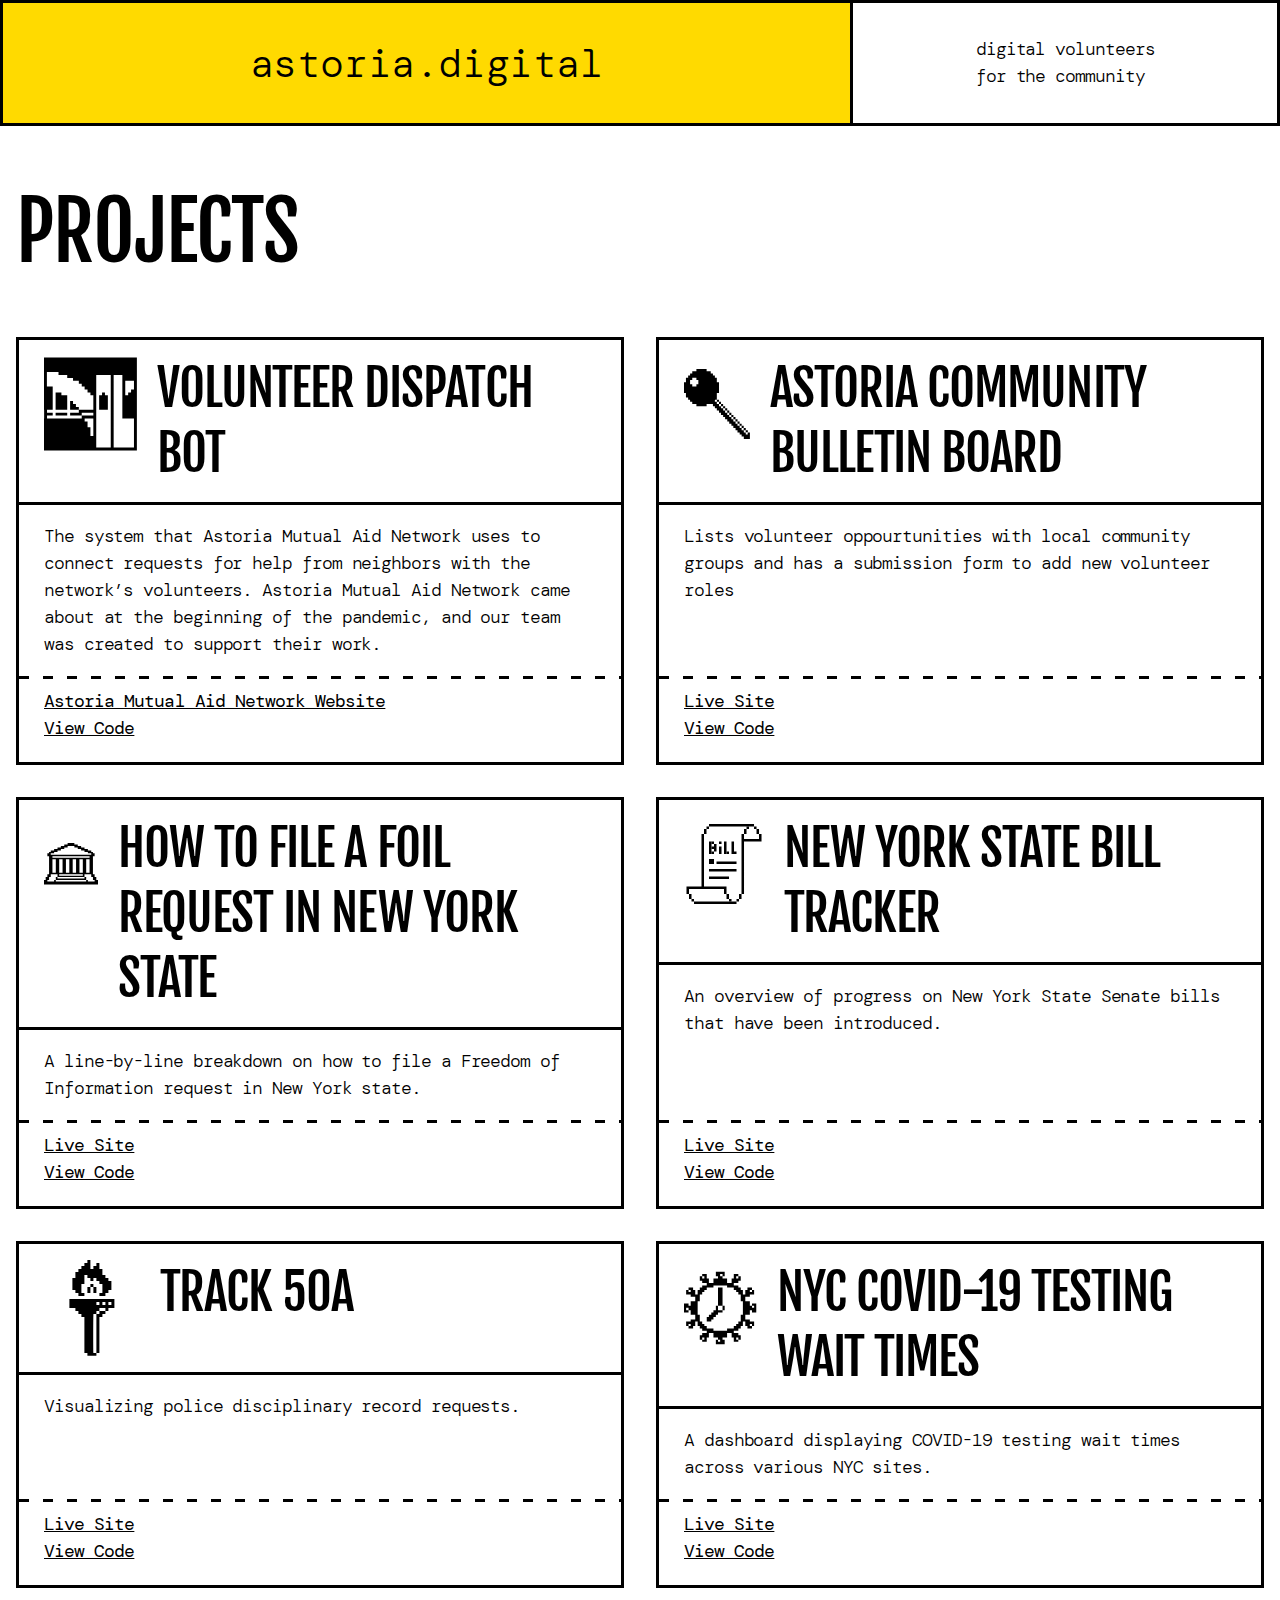
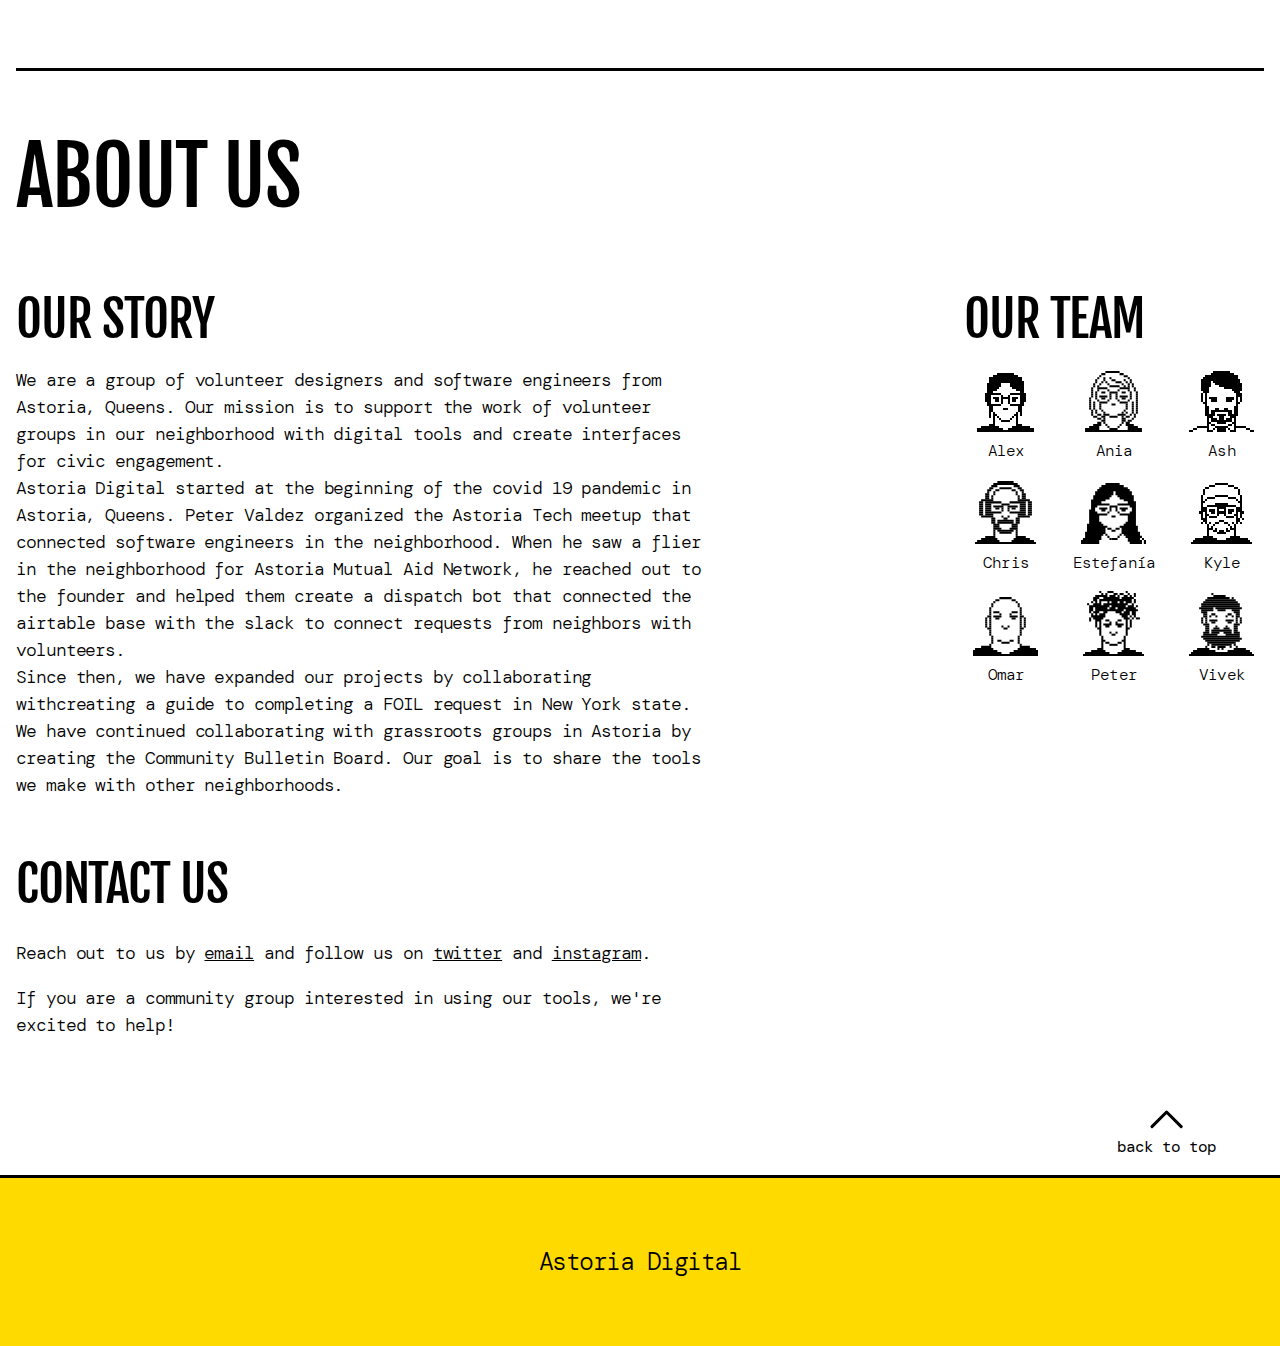
==== commit a69fd9f4: "Modify description and links for COVID project" ====
--- a/index.html
+++ b/index.html
@@ -143,14 +143,14 @@
           <div class="project">
             <div class="project__header project__header--covid-wait-times">
               <svg class="project__icon"><use xlink:href="#icon--clock" /></svg>
-              <h2 class="project__title">NYC COVID 19 Testing Wait Times</h2>
-            </div>
-            <p class="project__description">Data and analysis on COVID-19 testing wait times around New York City.</p>
-            <div class="project__links">
-              <a class="project__link" href="https://datastudio.google.com/u/0/reporting/1506fb15-ab88-4226-a251-59a114affd9c/page/EdRsB">
-                <span class="project__text">Live Site</span>
-              </a>
-              <a class="project__link" href="https://github.com/astoria-tech/nyc-covid19-testing-wait-times">
+              <h2 class="project__title">NYC COVID-19 Testing Wait Times</h2>
+            </div>
+            <p class="project__description">A dashboard displaying COVID-19 testing wait times across various NYC sites.</p>
+            <div class="project__links">
+              <a class="project__link" href="https://covidwait.astoria.digital/">
+                <span class="project__text">Live Site</span>
+              </a>
+              <a class="project__link" href="https://github.com/astoria-tech/covid-19-dashboard">
                 <span class="project__text">View Code</span>
               </a>
             </div>
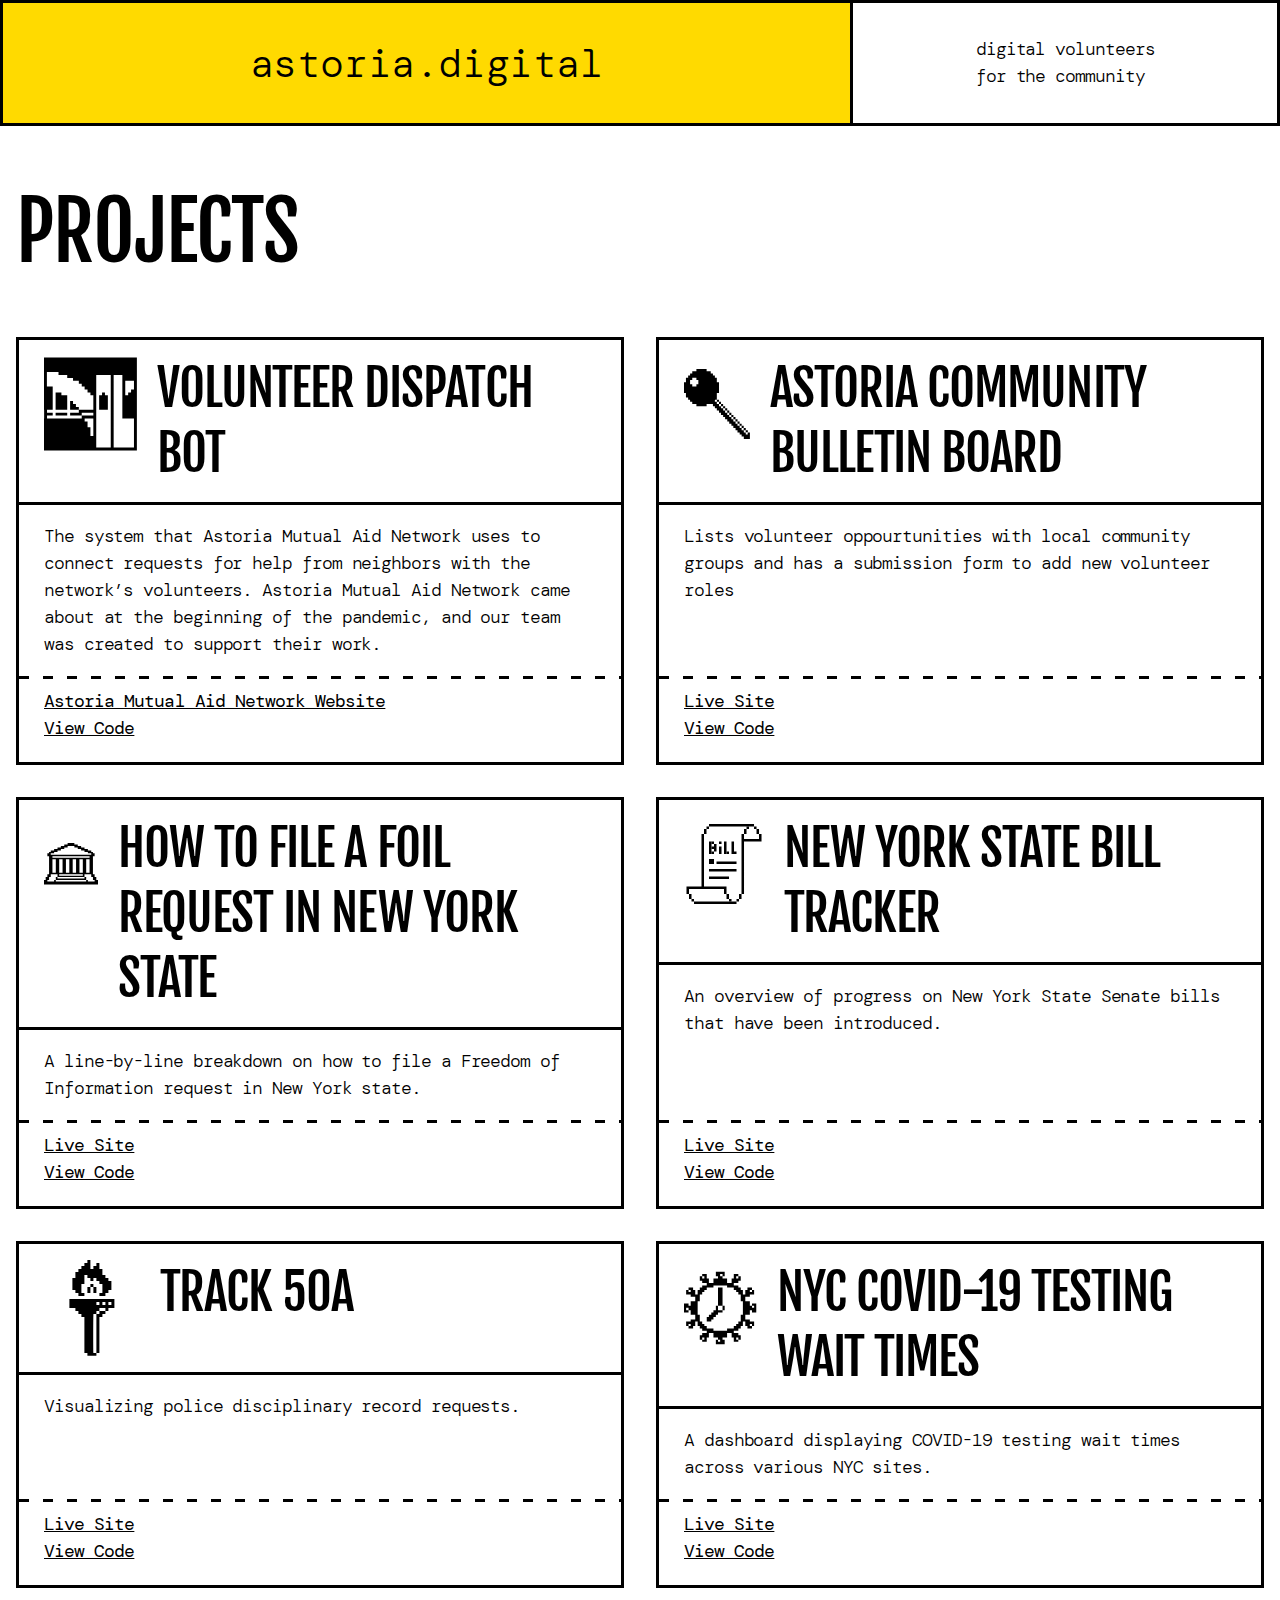
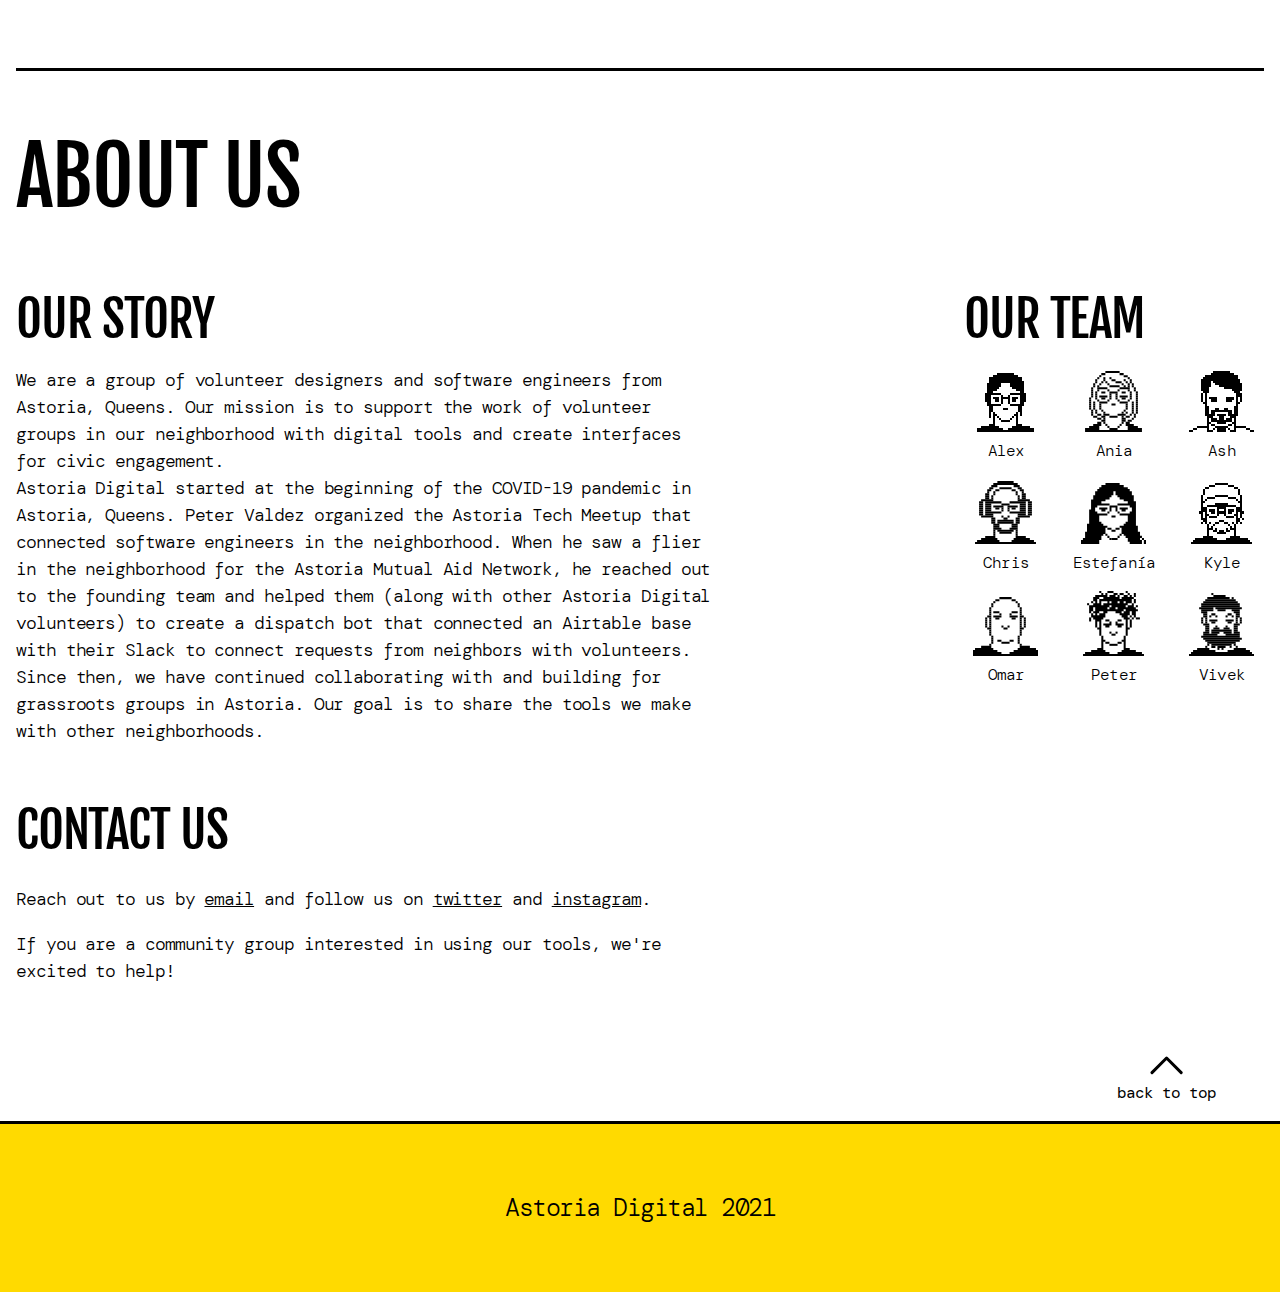
==== commit fb81f5d9: "Tweak the story copy" ====
--- a/index.html
+++ b/index.html
@@ -167,8 +167,8 @@
             <div class="our-story">
               <h2>Our story</h2>
               <p>We are a group of volunteer designers and software engineers from Astoria, Queens. Our mission is to support the work of volunteer groups in our neighborhood with digital tools and create interfaces for civic engagement.</p>
-              <p>Astoria Digital started at the beginning of the covid 19 pandemic in Astoria, Queens. Peter Valdez organized the Astoria Tech meetup that connected software engineers in the neighborhood. When he saw a flier in the neighborhood for Astoria Mutual Aid Network, he reached out to the founder and helped them create a dispatch bot that connected the airtable base with the slack to connect requests from neighbors with volunteers.</p>
-              <p>Since then, we have expanded our projects by collaborating withcreating a guide to completing a FOIL request in New York state. We have continued collaborating with grassroots groups in Astoria by creating the Community Bulletin Board. Our goal is to share the tools we make with other neighborhoods.</p>
+              <p>Astoria Digital started at the beginning of the COVID-19 pandemic in Astoria, Queens. Peter Valdez organized the Astoria Tech Meetup that connected software engineers in the neighborhood. When he saw a flier in the neighborhood for the Astoria Mutual Aid Network, he reached out to the founding team and helped them (along with other Astoria Digital volunteers) to create a dispatch bot that connected an Airtable base with their Slack to connect requests from neighbors with volunteers.</p>
+              <p>Since then, we have continued collaborating with and building for grassroots groups in Astoria. Our goal is to share the tools we make with other neighborhoods.</p>
             </div><!-- end .our-story -->
 
             <div class="contact-us">
@@ -233,7 +233,7 @@
     </main>
 
     <footer class="site-footer">
-      <p>Astoria Digital</p>
+      <p>Astoria Digital 2021</p>
     </footer>
 
   </body>
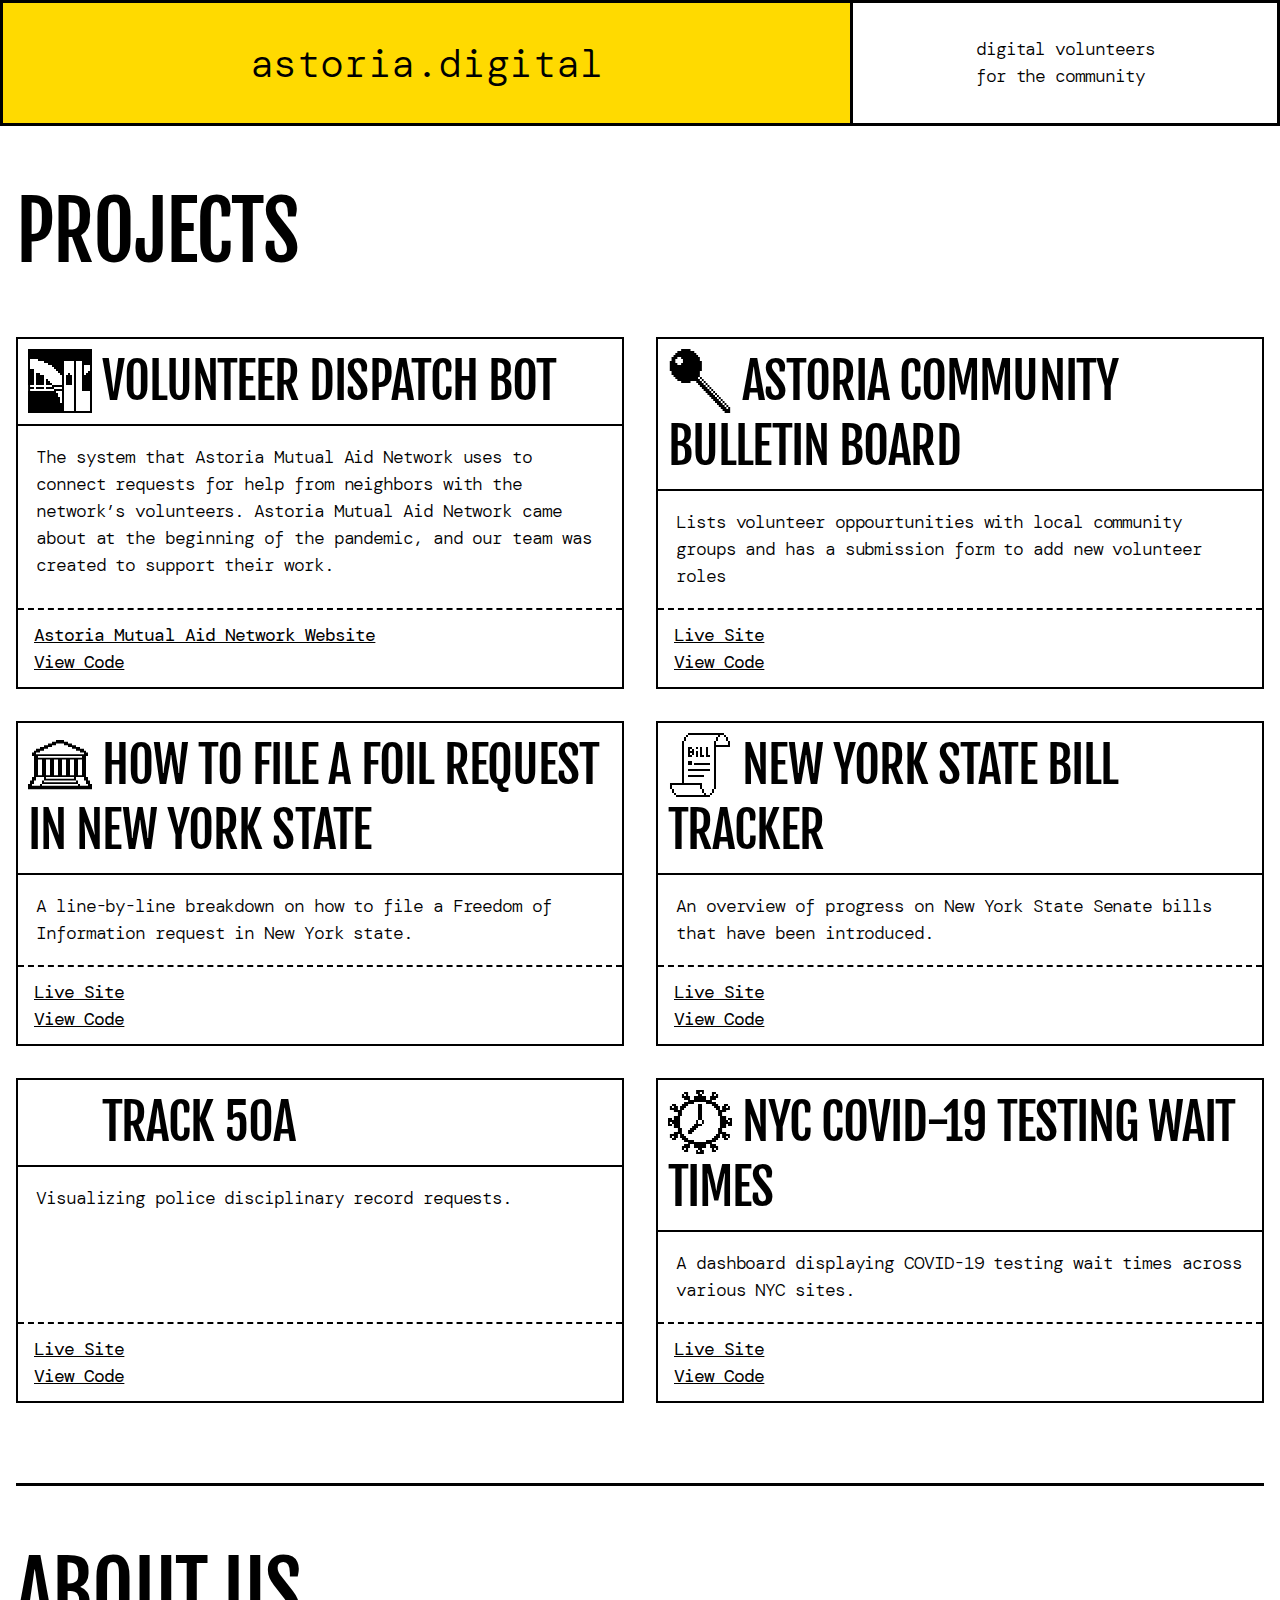
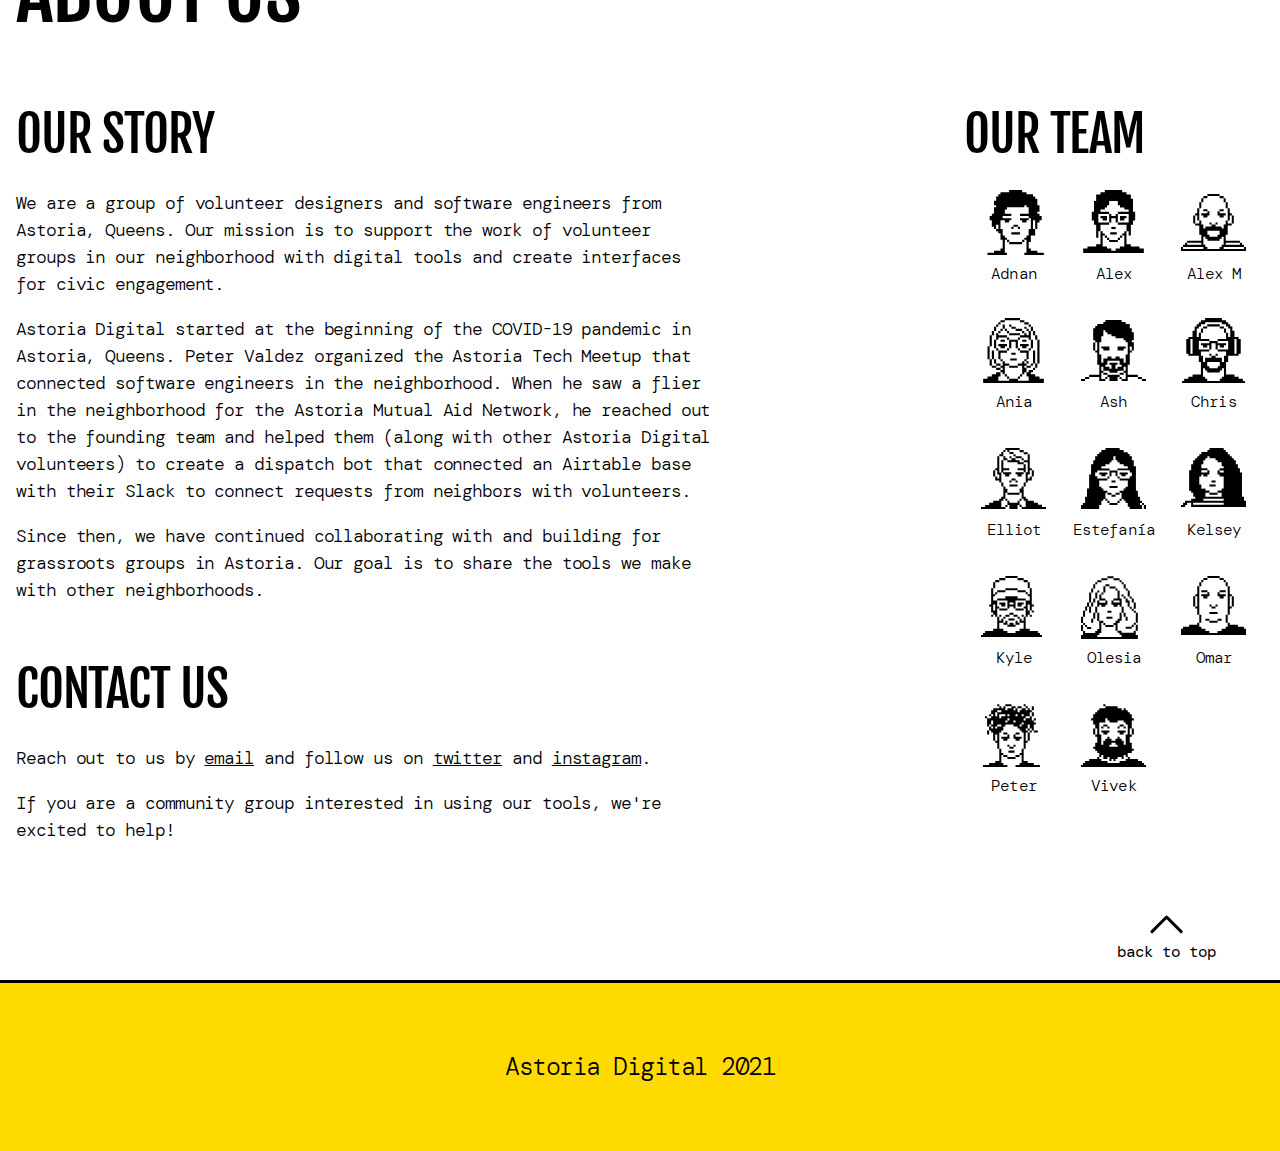
==== commit 8ca2478d: "added all portrait sprites and corrected flex alignment with team member containter" ====
--- a/index.html
+++ b/index.html
@@ -26,17 +26,21 @@
         <symbol role="img" id="icon--link" viewBox="0 0 32 32"><title>Link icon</title><path d="M0 0h32v32H0V0zm8 [base64] 12v1h6v-5h-1v4H9zm2 6v1h4v-5h-1v4h-3zm2 3v5h1v1h4v-2h-3v-3h7v2h2v-3h-1v-1h-9v1h-1zm3-9v1h6v-3h-1v2h-5zm0 6v1h5v-4h-1v3h-4zm3 5v3h1v1h9v-1h1v-5h-1v-1h-4v2h3v3h-7v-2h-2zm1-15v2h1v-2h-1zm1 6v1h1v-1h-1zm1 4v1h3v-1h-3z" fill="transparent"/><path d="M11 2h7v1h3v1h-1v1h-2v1h-1V4h-2v6h-5V9h4V4h-2v2h-1V5H9V4H8V3h3V2z"/><path d="M7 4h1v1h1v1H7v1H6v1H5v1h4v1H4V9H3V8h1V7h1V6h1V5h1V4z"/><path d="M8 4h1v1H8V4zM12 4h2v5h-4V8h1V6h1V4zM20 4h1v1h-1V4z" fill="transparent"/><path d="M21 4h1v1h1v1h1v1h1v1h1v1h-1v1h-3V9h2V8h-1V7h-1V6h-2V5h1V4z"/><path d="M9 5h2v1h-1v2H9v1H5V8h1V7h1V6h2V5z" fill="transparent"/><path d="M10 6h1v2h-1V6zM18 6h1v2h-1V6zM9 8h1v1H9V8zM19 8h1v1h1v1h-5V9h3V8zM2 9h1v1h1v2H3v3h4v-2h1v3H3v3h1v2H3v1H2v-3H1v-7h1V9z"/><path d="M3 9h1v1H3V9zM25 9h1v1h-1V9z" fill="transparent"/><path d="M26 9h1v3h1v7h-1v3h-1v-1h-1v-2h1v-3h-3v-1h3v-3h-1v-2h1V9zM8 11h1v2H8v-2zM14 11h1v5H9v-1h5v-4zM20 11h1v2h-1v-2zM21 13h1v3h-6v-1h5v-2zM7 17h1v1H7v-1zM14 17h1v5h-4v-1h3v-4zM21 17h1v1h-1v-1zM8 18h1v3h1v1H5v1h1v1h1v1h2v1H8v1H7v-1H6v-1H5v-1H4v-1H3v-1h1v-1h4v-3zM20 18h1v4h-5v-1h4v-3z"/><path d="M3 21h1v1H3v-1z" fill="transparent"/><path d="M22 21h3v1h-3v-1zM10 23h1v2h-1v-2zM14 23h9v1h1v3h-2v-2h-7v3h3v2h-4v-1h-1v-5h1v-1z"/><path d="M25 23h4v1h1v5h-1v1h-9v-1h-1v-3h2v2h7v-3h-3v-2zM11 25h1v3H8v-1h1v-1h2v-1z"/><path d="M8 26h1v1H8v-1z" fill="transparent"/></symbol>
         <symbol role="img" id="icon--courthouse" viewBox="0 0 90 80"><title>Court house icon</title><path d="M39.361 4.95582V7.43378H33.7593V9.90238H28.1257V12.3616H22.5027V14.8489H16.8797V17.3175H11.2566V19.7955H8.45045V22.2641H5.62301V27.2106H8.45045V44.5283H14.0522V32.1572H19.6858V44.5283H25.3088V32.1572H30.9319V44.5283H36.5549V32.1572H42.1885V29.698H14.0522V27.2106H42.1991V24.742H11.2673V22.2641H16.8903V19.7955H22.5133V17.3175H28.1363V14.8489H33.7699V12.3616H39.3717V9.91173H42.1991V4.95582H39.3717H39.361ZM42.1885 4.95582L42.2098 7.43378H42.1885L42.2098 9.90238H50.6177V4.94647H42.1885V4.95582ZM50.6177 9.90238H50.6389L50.6177 12.3616H56.262V14.8489H61.8637V17.3175H67.4973V19.7955H73.1203V14.8489H67.4973V12.3616H61.8637V9.91173H56.262V7.43378H50.6389L50.6177 9.90238ZM73.1203 19.7955H73.1416L73.1203 22.2641H78.7434V24.742H73.1416L73.1203 27.2106H75.9478V29.698H73.131L73.1097 32.1572H75.9372V44.5283H81.5602V27.2106H84.3557V22.2641H81.5602V19.7955H78.7327V17.3175H73.131L73.1097 19.7955H73.1203ZM73.1203 32.1572V29.698H50.6389L50.6177 32.1572H53.4345V44.5283H59.0681V32.1572H64.6911V44.5283H70.3142V32.1572H73.1203ZM50.6177 32.1572V29.698H42.1885L42.2098 32.1572H42.1885L42.2098 34.6258H42.1885L42.2098 37.1131H42.1885L42.2098 39.5724H42.1885L42.2098 42.0597H42.1885L42.2098 44.5283H47.8115V32.1572H50.6177ZM73.1203 27.2106V24.742H50.6389L50.6177 27.2106H73.1203ZM50.6177 27.2106V24.742H42.1885L42.2098 27.2106H50.6177ZM8.45045 44.547V56.9087H5.62301V61.8552H2.82745V64.3238H8.45045V61.8552H11.2566V56.9087H22.5027V61.8552H42.1991V59.3773H25.2982V56.9087H42.1779V54.4214H36.5442V44.547H30.9319V54.4214H25.3088V44.547H19.6858V54.4214H14.0522V44.547H8.45045ZM42.1885 54.4214L42.2098 56.9087H50.6177V54.4214H47.8115V44.547H42.1885L42.2098 47.0062H42.1885L42.2098 49.4935H42.1885L42.2098 51.9621H42.1885L42.2098 54.4214H42.1885ZM50.6177 56.9087H64.6911V59.3773H50.6389L50.6177 61.8552H67.4973V56.9087H73.1203V54.4214H70.3142V44.547H64.6911V54.4214H59.0681V44.547H53.4345V54.4214H50.6389L50.6177 56.9087ZM73.1203 56.9087H78.7434V61.8552H81.5708V64.3238H87.1619V61.8552H84.3557V56.9087H81.5602V44.547H75.9372V54.4214H73.131L73.1097 56.9087H73.1203ZM67.4867 61.8646V64.3238H70.3142V61.8552H67.4973L67.4867 61.8646ZM50.6177 61.8646V59.3773H42.1885L42.2098 61.8552H50.6177V61.8646ZM22.5027 61.8646H19.6858V64.3238H22.5027V61.8552V61.8646ZM2.82745 64.3332V66.8018H0V74.2076H42.1885V69.261H19.6858V66.8018H16.8797V69.261H5.62301V66.8018H8.45045V64.3332H2.82745ZM19.6858 66.8018H42.1885V64.3332H19.6858V66.8018ZM42.1885 64.3332L42.2098 66.8018H50.6177V64.3332H42.1885ZM50.6177 66.8018H70.3142V64.3332H50.6389L50.6177 66.8018ZM70.3142 66.8018V69.261H50.6389L50.6177 71.7484H50.6389L50.6177 74.2076H73.1203V66.8018H70.3142ZM73.1203 71.7484H73.1416L73.1203 74.2076H90V66.8018H87.1619V64.3332H81.5602V66.8018H84.3557V69.261H73.1416L73.1203 71.7484ZM50.6177 74.2076V69.261H42.1885L42.2098 71.7484H42.1885L42.2098 74.2076H50.6177Z" fill="black"/></symbol>
         <symbol role="img" id="icon--wiplink" viewBox="0 0 8.467 8.467"><title>Work in progress icon</title><path d="M.795 2.38v.796H.266v1.322h.263v.264H3.97v-.53h-.793V3.97h.263v-.266h.264V3.44h.266v-.263H2.117V2.38h-.265v.265h-.793V2.38zm3.174.796l.002.263h.527v.264h-.266v.266H3.97l.002.263H3.97l.002.266H3.97l.002.264h.791V3.176h-.53V2.91h.53v-.264h-.53v-.265H3.97l.002.265H3.97l.002.264H3.97l.002.266H3.97zm.793-.266h.002l-.002.266h.002l-.002.263h.002l-.002.264h.002l-.002.266h.265v-.266h.266V3.44h.264v.793h-.793l-.002.266h.002l-.002.264h1.324V3.439H5.82v-.263h-.527V2.38h-.266v.265h-.263l-.002.264zm-3.703 0h.529v.266h-.529zm-.53.53h.793v.263H1.06v.266H.795v.263H.529zm1.588 0h.793v.263h-.264v.266h-.265v.263h-.793V3.97h.264v-.266h.265zM.795 4.763v.263H.266V6.35h.263v.265h.266v.264h.264v-.264h.529v.264h.529v-.264H3.97v-.529h-.793V5.82h.263v-.263h.264v-.264h.266v-.266H2.117v-.263h-.529v.263h-.529v-.263H.795zm3.174.263l.002.266h.527v.264h-.266v.263H3.97l.002.266H3.97l.002.264H3.97l.002.265H3.97l.002.264h.261v-.264h.53V5.027h-.53v-.263H3.97l.002.263H3.97zm.793 0h.002l-.002.266h.002l-.002.264h.002l-.002.263h.265v-.263h.266v-.264h.264v.793h-.793l-.002.264h.002l-.002.265h.002l-.002.264h.531v-.264h.793V5.293H5.82v-.266h-.527v-.263h-.529l-.002.263zm-4.233.266h.793v.264H1.06v.263H.795v.266H.529zm1.588 0h.793v.264h-.264v.263h-.265v.266h-.793V5.82h.264v-.263h.265v-.264zM.795 6.881v.793H.529v.263H.266v.264h2.38v-.264h-.265v-.263h-.264V6.88h-.529v.527h-.529V6.88H.795zm3.174 0l.002.264h-.002l.002.263h-.002l.002.266h-.002l.002.263h-.002l.002.264h.791V7.145h-.53V6.88H3.97zm.793.264h.002l-.002.263h.002l-.002.266h.002l-.002.263h.002l-.002.264H5.82v-.264h-.263v-.263h-.264V6.88h-.529l-.002.264zm-.793.793v-.264h-.266v.263H3.44v.264h.53v-.264z"/><path d="M7.408 2.117v1.059h.266v1.586H8.2V3.176h-.264V2.38h-.263v-.264h-.266zm.266 2.647v.529h-.266v.527h-.263v.266H6.88l-.002.264h.002l-.002.265h.002l-.002.264h.266v-.264h.263V6.35h.266v-.264h.263v-.529H8.2v-.793h-.527zm-.795 2.115V6.35h-.264v.265H6.35v.264zM5.82 6.88v.527h.795v-.263h.264V6.88z"/><path d="M2.646 6.88v.265h.264v.263h.529v-.527h-.793z"/><path d="M4.232 2.117v.264h.53v-.264zm.53.264h.265v-.264h-.263z"/><path d="M1.059 2.117v.264h.793v-.264z"/><path d="M7.144 1.852h.264v.265h-.264"/><path d="M6.88 1.587h.264v.265h-.265"/><path d="M2.117 1.587h.264v.265h-.264"/><path d="M6.615 1.323h.264v.264h-.264"/><path d="M2.381 1.323h.265v.264H2.38"/><path d="M6.35 1.058h.265v.265H6.35"/><path d="M2.646 1.058h.264v.265h-.264"/><path d="M5.557.795v.264h.793V.795z"/><path d="M2.91.795v.264h.793V.795z"/><path d="M3.703.53v.265h.266V.529h-.266zm.266 0l.002.265h.791V.529h-.793zm.793.265h.795V.529h-.793z"/></symbol>
-        <symbol role="img" id="icon--avatar-alex" viewBox="0 0 8.467 8.467" shape-rendering="crispEdges"><title>Alex avatar</title><path d="M3.175.794v.264h-.53v.265h-.528v.794h-.265v2.91h.265v1.587h.264v-.793h.265v-.794h1.058v-.265H2.381V3.704h1.323V3.44H2.646v-.265h.529V2.91h.265v-.264h.264v-.53h1.058v.53h.265v.264h.53v.265h.528v.265H4.762v.264h1.323v1.058H4.762v.265h1.059v.794h.264v.529h.265V5.027h.264V1.852H6.35v-.529h-.53v-.265h-.528V.794zm.794 4.498v.264h.529v-.264z"/><path d="M2.646 5.82v1.588h-.53v.265H1.059v.264H.53v.53h2.38V5.82zm1.058-2.116v1.058h.265v-.529h.529v.53h.264v-1.06h-.264v.265h-.53v-.265h-.264zm-1.058.265v.264h.264v.265h.53v-.53h-.794zm2.381 0v.529h.53v-.265h.264V3.97h-.794zM2.91 6.35h.265v-.265H2.91zm2.91-.53v1.588h.53v.265h1.058v.264h.53v.53H5.555V5.82zm-2.645.795h.265V6.35h-.265zm.529.529h1.058v-.265H3.704z"/><g stroke-width=".132"><path d="M5.027 6.615h.265V6.35h-.265zm.265-.265h.265v-.265h-.265zm-1.852.529h.265v-.265H3.44z"/><path d="M4.763 6.879h.265v-.265h-.265z"/></g><path d="M1.587 3.44h.265v1.058h-.265zm5.028 0h.265v1.058h-.265zM2.91 8.202h2.646v.265H2.91zm0 0h1.058v-.265H2.91zm1.588 0h1.058v-.265H4.498z"/><path d="M2.91 7.938h.529v-.265H2.91zm2.117 0h.529v-.265h-.529z"/></symbol>
-        <symbol role="img" id="icon--avatar-ania" viewBox="0 0 32 32"><title>Ania avatar</title><path d="M31 31h1v1h-1m-1-1h1v1h-1" fill="none"/><path d="M29 [base64]"/><path d="M1 31h1v1H1m-1-1h1v1H0m31-2h1v1h-1m-1-1h1v1h-1" fill="none"/><path d="M29 30h1v1h-1m-1-1h1v1h-1m-1-1h1v1h-1m-1-1h1v1h-1m-1-1h1v1h-1m-1-1h1v1h-1m-1-1h1v1h-1"/><path d="M22 30h1v1h-1m-1-1h1v1h-1m-1-1h1v1h-1m-1-1h1v1h-1m-1-1h1v1h-1" fill="none"/><path d="M17 30h1v1h-1m-1-1h1v1h-1m-1-1h1v1h-1m-1-1h1v1h-1"/><path d="M13 30h1v1h-1m-1-1h1v1h-1m-1-1h1v1h-1m-1-1h1v1h-1m-1-1h1v1H9" fill="none"/><path d="M8 30h1v1H8m-1-1h1v1H7m-1-1h1v1H6m-1-1h1v1H5m-1-1h1v1H4m-1-1h1v1H3m-1-1h1v1H2"/><path d="M1 30h1v1H1m-1-1h1v1H0m31-2h1v1h-1m-1-1h1v1h-1m-1-1h1v1h-1m-1-1h1v1h-1" fill="none"/><path d="M27 29h1v1h-1m-1-1h1v1h-1m-1-1h1v1h-1m-1-1h1v1h-1m-1-1h1v1h-1"/><path d="M22 29h1v1h-1m-1-1h1v1h-1m-1-1h1v1h-1m-1-1h1v1h-1" fill="none"/><path d="M18 29h1v1h-1"/><path d="M17 29h1v1h-1m-1-1h1v1h-1m-1-1h1v1h-1m-1-1h1v1h-1" fill="none"/><path d="M13 29h1v1h-1"/><path d="M12 29h1v1h-1m-1-1h1v1h-1m-1-1h1v1h-1m-1-1h1v1H9" fill="none"/><path d="M8 29h1v1H8m-1-1h1v1H7m-1-1h1v1H6m-1-1h1v1H5m-1-1h1v1H4"/><path d="M3 29h1v1H3m-1-1h1v1H2m-1-1h1v1H1m-1-1h1v1H0m31-2h1v1h-1m-1-1h1v1h-1m-1-1h1v1h-1m-1-1h1v1h-1m-1-1h1v1h-1m-1-1h1v1h-1" fill="none"/><path d="M25 28h1v1h-1m-1-1h1v1h-1m-1-1h1v1h-1m-1-1h1v1h-1"/><path d="M21 28h1v1h-1m-1-1h1v1h-1" fill="none"/><path d="M19 28h1v1h-1"/><path d="M18 28h1v1h-1m-1-1h1v1h-1m-1-1h1v1h-1m-1-1h1v1h-1m-1-1h1v1h-1m-1-1h1v1h-1" fill="none"/><path d="M12 28h1v1h-1"/><path d="M11 28h1v1h-1m-1-1h1v1h-1" fill="none"/><path d="M9 28h1v1H9m-1-1h1v1H8m-1-1h1v1H7m-1-1h1v1H6"/><path d="M5 28h1v1H5m-1-1h1v1H4m-1-1h1v1H3m-1-1h1v1H2m-1-1h1v1H1m-1-1h1v1H0m31-2h1v1h-1m-1-1h1v1h-1m-1-1h1v1h-1m-1-1h1v1h-1m-1-1h1v1h-1m-1-1h1v1h-1m-1-1h1v1h-1m-1-1h1v1h-1" fill="none"/><path d="M23 27h1v1h-1m-1-1h1v1h-1"/><path d="M21 27h1v1h-1" fill="none"/><path d="M20 27h1v1h-1"/><path d="M19 27h1v1h-1m-1-1h1v1h-1m-1-1h1v1h-1m-1-1h1v1h-1m-1-1h1v1h-1m-1-1h1v1h-1m-1-1h1v1h-1m-1-1h1v1h-1" fill="none"/><path d="M11 27h1v1h-1"/><path d="M10 27h1v1h-1" fill="none"/><path d="M9 27h1v1H9m-1-1h1v1H8"/><path d="M7 27h1v1H7m-1-1h1v1H6m-1-1h1v1H5m-1-1h1v1H4m-1-1h1v1H3m-1-1h1v1H2m-1-1h1v1H1m-1-1h1v1H0m31-2h1v1h-1m-1-1h1v1h-1m-1-1h1v1h-1m-1-1h1v1h-1m-1-1h1v1h-1m-1-1h1v1h-1m-1-1h1v1h-1" fill="none"/><path d="M24 26h1v1h-1m-1-1h1v1h-1"/><path d="M22 26h1v1h-1" fill="none"/><path d="M21 26h1v1h-1m-1-1h1v1h-1"/><path d="M19 26h1v1h-1m-1-1h1v1h-1m-1-1h1v1h-1m-1-1h1v1h-1m-1-1h1v1h-1m-1-1h1v1h-1m-1-1h1v1h-1m-1-1h1v1h-1" fill="none"/><path d="M11 26h1v1h-1m-1-1h1v1h-1"/><path d="M9 26h1v1H9m-1-1h1v1H8m-1-1h1v1H7m-1-1h1v1H6m-1-1h1v1H5m-1-1h1v1H4m-1-1h1v1H3m-1-1h1v1H2m-1-1h1v1H1m-1-1h1v1H0m31-2h1v1h-1m-1-1h1v1h-1m-1-1h1v1h-1m-1-1h1v1h-1m-1-1h1v1h-1m-1-1h1v1h-1" fill="none"/><path d="M25 25h1v1h-1"/><path d="M24 25h1v1h-1m-1-1h1v1h-1m-1-1h1v1h-1" fill="none"/><path d="M21 25h1v1h-1m-1-1h1v1h-1"/><path d="M19 25h1v1h-1m-1-1h1v1h-1m-1-1h1v1h-1m-1-1h1v1h-1m-1-1h1v1h-1m-1-1h1v1h-1m-1-1h1v1h-1m-1-1h1v1h-1" fill="none"/><path d="M11 25h1v1h-1"/><path d="M10 25h1v1h-1" fill="none"/><path d="M9 25h1v1H9m-1-1h1v1H8"/><path d="M7 25h1v1H7m-1-1h1v1H6m-1-1h1v1H5m-1-1h1v1H4m-1-1h1v1H3m-1-1h1v1H2m-1-1h1v1H1m-1-1h1v1H0m31-2h1v1h-1m-1-1h1v1h-1m-1-1h1v1h-1m-1-1h1v1h-1m-1-1h1v1h-1" fill="none"/><path d="M26 24h1v1h-1"/><path d="M25 24h1v1h-1m-1-1h1v1h-1" fill="none"/><path d="M23 24h1v1h-1m-1-1h1v1h-1"/><path d="M21 24h1v1h-1" fill="none"/><path d="M20 24h1v1h-1"/><path d="M19 24h1v1h-1m-1-1h1v1h-1" fill="none"/><path d="M17 24h1v1h-1m-1-1h1v1h-1m-1-1h1v1h-1m-1-1h1v1h-1"/><path d="M13 24h1v1h-1m-1-1h1v1h-1" fill="none"/><path d="M11 24h1v1h-1m-1-1h1v1h-1"/><path d="M9 24h1v1H9m-1-1h1v1H8" fill="none"/><path d="M7 24h1v1H7m-1-1h1v1H6"/><path d="M5 24h1v1H5m-1-1h1v1H4m-1-1h1v1H3m-1-1h1v1H2m-1-1h1v1H1m-1-1h1v1H0m31-2h1v1h-1m-1-1h1v1h-1m-1-1h1v1h-1m-1-1h1v1h-1m-1-1h1v1h-1" fill="none"/><path d="M26 23h1v1h-1"/><path d="M25 23h1v1h-1" fill="none"/><path d="M24 23h1v1h-1"/><path d="M23 23h1v1h-1m-1-1h1v1h-1" fill="none"/><path d="M21 23h1v1h-1m-1-1h1v1h-1m-1-1h1v1h-1m-1-1h1v1h-1"/><path d="M17 23h1v1h-1m-1-1h1v1h-1m-1-1h1v1h-1m-1-1h1v1h-1" fill="none"/><path d="M13 23h1v1h-1m-1-1h1v1h-1m-1-1h1v1h-1"/><path d="M10 23h1v1h-1" fill="none"/><path d="M9 23h1v1H9m-1-1h1v1H8"/><path d="M7 23h1v1H7m-1-1h1v1H6" fill="none"/><path d="M5 23h1v1H5"/><path d="M4 23h1v1H4m-1-1h1v1H3m-1-1h1v1H2m-1-1h1v1H1m-1-1h1v1H0m31-2h1v1h-1m-1-1h1v1h-1m-1-1h1v1h-1m-1-1h1v1h-1" fill="none"/><path d="M27 22h1v1h-1"/><path d="M26 22h1v1h-1" fill="none"/><path d="M25 22h1v1h-1"/><path d="M24 22h1v1h-1m-1-1h1v1h-1" fill="none"/><path d="M22 22h1v1h-1"/><path d="M21 22h1v1h-1" fill="none"/><path d="M20 22h1v1h-1"/><path d="M19 22h1v1h-1m-1-1h1v1h-1m-1-1h1v1h-1m-1-1h1v1h-1m-1-1h1v1h-1m-1-1h1v1h-1m-1-1h1v1h-1m-1-1h1v1h-1" fill="none"/><path d="M11 22h1v1h-1"/><path d="M10 22h1v1h-1m-1-1h1v1H9m-1-1h1v1H8" fill="none"/><path d="M7 22h1v1H7"/><path d="M6 22h1v1H6" fill="none"/><path d="M5 22h1v1H5"/><path d="M4 22h1v1H4m-1-1h1v1H3m-1-1h1v1H2m-1-1h1v1H1m-1-1h1v1H0m31-2h1v1h-1m-1-1h1v1h-1m-1-1h1v1h-1m-1-1h1v1h-1" fill="none"/><path d="M27 21h1v1h-1"/><path d="M26 21h1v1h-1" fill="none"/><path d="M25 21h1v1h-1"/><path d="M24 21h1v1h-1m-1-1h1v1h-1m-1-1h1v1h-1" fill="none"/><path d="M21 21h1v1h-1"/><path d="M20 21h1v1h-1m-1-1h1v1h-1m-1-1h1v1h-1m-1-1h1v1h-1m-1-1h1v1h-1m-1-1h1v1h-1m-1-1h1v1h-1m-1-1h1v1h-1m-1-1h1v1h-1m-1-1h1v1h-1" fill="none"/><path d="M10 21h1v1h-1"/><path d="M9 21h1v1H9m-1-1h1v1H8" fill="none"/><path d="M7 21h1v1H7"/><path d="M6 21h1v1H6" fill="none"/><path d="M5 21h1v1H5"/><path d="M4 21h1v1H4m-1-1h1v1H3m-1-1h1v1H2m-1-1h1v1H1m-1-1h1v1H0m31-2h1v1h-1m-1-1h1v1h-1m-1-1h1v1h-1m-1-1h1v1h-1" fill="none"/><path d="M27 20h1v1h-1"/><path d="M26 20h1v1h-1" fill="none"/><path d="M25 20h1v1h-1"/><path d="M24 20h1v1h-1m-1-1h1v1h-1" fill="none"/><path d="M22 20h1v1h-1"/><path d="M21 20h1v1h-1m-1-1h1v1h-1m-1-1h1v1h-1m-1-1h1v1h-1m-1-1h1v1h-1m-1-1h1v1h-1m-1-1h1v1h-1m-1-1h1v1h-1m-1-1h1v1h-1m-1-1h1v1h-1m-1-1h1v1h-1m-1-1h1v1h-1" fill="none"/><path d="M9 20h1v1H9"/><path d="M8 20h1v1H8m-1-1h1v1H7" fill="none"/><path d="M6 20h1v1H6"/><path d="M5 20h1v1H5" fill="none"/><path d="M4 20h1v1H4"/><path d="M3 20h1v1H3m-1-1h1v1H2m-1-1h1v1H1m-1-1h1v1H0m31-2h1v1h-1m-1-1h1v1h-1m-1-1h1v1h-1m-1-1h1v1h-1" fill="none"/><path d="M27 19h1v1h-1"/><path d="M26 19h1v1h-1" fill="none"/><path d="M25 19h1v1h-1"/><path d="M24 19h1v1h-1m-1-1h1v1h-1" fill="none"/><path d="M22 19h1v1h-1"/><path d="M21 19h1v1h-1m-1-1h1v1h-1m-1-1h1v1h-1m-1-1h1v1h-1m-1-1h1v1h-1m-1-1h1v1h-1m-1-1h1v1h-1m-1-1h1v1h-1m-1-1h1v1h-1m-1-1h1v1h-1m-1-1h1v1h-1m-1-1h1v1h-1" fill="none"/><path d="M9 19h1v1H9"/><path d="M8 19h1v1H8m-1-1h1v1H7" fill="none"/><path d="M6 19h1v1H6"/><path d="M5 19h1v1H5" fill="none"/><path d="M4 19h1v1H4"/><path d="M3 19h1v1H3m-1-1h1v1H2m-1-1h1v1H1m-1-1h1v1H0m31-2h1v1h-1m-1-1h1v1h-1m-1-1h1v1h-1m-1-1h1v1h-1" fill="none"/><path d="M27 18h1v1h-1"/><path d="M26 18h1v1h-1" fill="none"/><path d="M25 18h1v1h-1"/><path d="M24 18h1v1h-1m-1-1h1v1h-1" fill="none"/><path d="M22 18h1v1h-1"/><path d="M21 18h1v1h-1m-1-1h1v1h-1m-1-1h1v1h-1m-1-1h1v1h-1m-1-1h1v1h-1" fill="none"/><path d="M16 18h1v1h-1m-1-1h1v1h-1"/><path d="M14 18h1v1h-1m-1-1h1v1h-1m-1-1h1v1h-1m-1-1h1v1h-1m-1-1h1v1h-1" fill="none"/><path d="M9 18h1v1H9"/><path d="M8 18h1v1H8m-1-1h1v1H7" fill="none"/><path d="M6 18h1v1H6"/><path d="M5 18h1v1H5" fill="none"/><path d="M4 18h1v1H4"/><path d="M3 18h1v1H3m-1-1h1v1H2m-1-1h1v1H1m-1-1h1v1H0m31-2h1v1h-1m-1-1h1v1h-1m-1-1h1v1h-1m-1-1h1v1h-1" fill="none"/><path d="M27 17h1v1h-1"/><path d="M26 17h1v1h-1" fill="none"/><path d="M25 17h1v1h-1"/><path d="M24 17h1v1h-1m-1-1h1v1h-1" fill="none"/><path d="M22 17h1v1h-1m-1-1h1v1h-1m-1-1h1v1h-1m-1-1h1v1h-1"/><path d="M18 17h1v1h-1m-1-1h1v1h-1m-1-1h1v1h-1m-1-1h1v1h-1m-1-1h1v1h-1m-1-1h1v1h-1" fill="none"/><path d="M12 17h1v1h-1m-1-1h1v1h-1m-1-1h1v1h-1m-1-1h1v1H9"/><path d="M8 17h1v1H8m-1-1h1v1H7" fill="none"/><path d="M6 17h1v1H6"/><path d="M5 17h1v1H5" fill="none"/><path d="M4 17h1v1H4"/><path d="M3 17h1v1H3m-1-1h1v1H2m-1-1h1v1H1m-1-1h1v1H0m31-2h1v1h-1m-1-1h1v1h-1m-1-1h1v1h-1m-1-1h1v1h-1" fill="none"/><path d="M27 16h1v1h-1"/><path d="M26 16h1v1h-1m-1-1h1v1h-1m-1-1h1v1h-1" fill="none"/><path d="M23 16h1v1h-1"/><path d="M22 16h1v1h-1m-1-1h1v1h-1m-1-1h1v1h-1m-1-1h1v1h-1" fill="none"/><path d="M18 16h1v1h-1"/><path d="M17 16h1v1h-1m-1-1h1v1h-1m-1-1h1v1h-1m-1-1h1v1h-1" fill="none"/><path d="M13 16h1v1h-1"/><path d="M12 16h1v1h-1m-1-1h1v1h-1m-1-1h1v1h-1m-1-1h1v1H9" fill="none"/><path d="M8 16h1v1H8"/><path d="M7 16h1v1H7m-1-1h1v1H6m-1-1h1v1H5" fill="none"/><path d="M4 16h1v1H4"/><path d="M3 16h1v1H3m-1-1h1v1H2m-1-1h1v1H1m-1-1h1v1H0m31-2h1v1h-1m-1-1h1v1h-1m-1-1h1v1h-1m-1-1h1v1h-1" fill="none"/><path d="M27 15h1v1h-1"/><path d="M26 15h1v1h-1m-1-1h1v1h-1" fill="none"/><path d="M24 15h1v1h-1"/><path d="M23 15h1v1h-1m-1-1h1v1h-1" fill="none"/><path d="M21 15h1v1h-1m-1-1h1v1h-1"/><path d="M19 15h1v1h-1m-1-1h1v1h-1" fill="none"/><path d="M17 15h1v1h-1"/><path d="M16 15h1v1h-1m-1-1h1v1h-1" fill="none"/><path d="M14 15h1v1h-1"/><path d="M13 15h1v1h-1m-1-1h1v1h-1" fill="none"/><path d="M11 15h1v1h-1m-1-1h1v1h-1"/><path d="M9 15h1v1H9m-1-1h1v1H8" fill="none"/><path d="M7 15h1v1H7"/><path d="M6 15h1v1H6m-1-1h1v1H5" fill="none"/><path d="M4 15h1v1H4"/><path d="M3 15h1v1H3m-1-1h1v1H2m-1-1h1v1H1m-1-1h1v1H0m31-2h1v1h-1m-1-1h1v1h-1m-1-1h1v1h-1m-1-1h1v1h-1" fill="none"/><path d="M27 14h1v1h-1"/><path d="M26 14h1v1h-1m-1-1h1v1h-1" fill="none"/><path d="M24 14h1v1h-1"/><path d="M23 14h1v1h-1" fill="none"/><path d="M22 14h1v1h-1m-1-1h1v1h-1m-1-1h1v1h-1m-1-1h1v1h-1"/><path d="M18 14h1v1h-1" fill="none"/><path d="M17 14h1v1h-1"/><path d="M16 14h1v1h-1m-1-1h1v1h-1" fill="none"/><path d="M14 14h1v1h-1"/><path d="M13 14h1v1h-1" fill="none"/><path d="M12 14h1v1h-1m-1-1h1v1h-1m-1-1h1v1h-1m-1-1h1v1H9"/><path d="M8 14h1v1H8" fill="none"/><path d="M7 14h1v1H7"/><path d="M6 14h1v1H6" fill="none"/><path d="M5 14h1v1H5"/><path d="M4 14h1v1H4m-1-1h1v1H3m-1-1h1v1H2m-1-1h1v1H1m-1-1h1v1H0m31-2h1v1h-1m-1-1h1v1h-1m-1-1h1v1h-1m-1-1h1v1h-1" fill="none"/><path d="M27 13h1v1h-1"/><path d="M26 13h1v1h-1m-1-1h1v1h-1" fill="none"/><path d="M24 13h1v1h-1"/><path d="M23 13h1v1h-1m-1-1h1v1h-1m-1-1h1v1h-1m-1-1h1v1h-1m-1-1h1v1h-1m-1-1h1v1h-1" fill="none"/><path d="M17 13h1v1h-1"/><path d="M16 13h1v1h-1m-1-1h1v1h-1" fill="none"/><path d="M14 13h1v1h-1"/><path d="M13 13h1v1h-1m-1-1h1v1h-1m-1-1h1v1h-1m-1-1h1v1h-1m-1-1h1v1H9m-1-1h1v1H8" fill="none"/><path d="M7 13h1v1H7"/><path d="M6 13h1v1H6" fill="none"/><path d="M5 13h1v1H5"/><path d="M4 13h1v1H4m-1-1h1v1H3m-1-1h1v1H2m-1-1h1v1H1m-1-1h1v1H0m31-2h1v1h-1m-1-1h1v1h-1m-1-1h1v1h-1m-1-1h1v1h-1" fill="none"/><path d="M27 12h1v1h-1"/><path d="M26 12h1v1h-1m-1-1h1v1h-1" fill="none"/><path d="M24 12h1v1h-1"/><path d="M23 12h1v1h-1m-1-1h1v1h-1" fill="none"/><path d="M21 12h1v1h-1m-1-1h1v1h-1"/><path d="M19 12h1v1h-1m-1-1h1v1h-1" fill="none"/><path d="M17 12h1v1h-1m-1-1h1v1h-1m-1-1h1v1h-1m-1-1h1v1h-1"/><path d="M13 12h1v1h-1m-1-1h1v1h-1" fill="none"/><path d="M11 12h1v1h-1m-1-1h1v1h-1"/><path d="M9 12h1v1H9m-1-1h1v1H8" fill="none"/><path d="M7 12h1v1H7"/><path d="M6 12h1v1H6" fill="none"/><path d="M5 12h1v1H5"/><path d="M4 12h1v1H4m-1-1h1v1H3m-1-1h1v1H2m-1-1h1v1H1m-1-1h1v1H0m31-2h1v1h-1m-1-1h1v1h-1m-1-1h1v1h-1m-1-1h1v1h-1m-1-1h1v1h-1" fill="none"/><path d="M26 11h1v1h-1"/><path d="M25 11h1v1h-1m-1-1h1v1h-1" fill="none"/><path d="M23 11h1v1h-1"/><path d="M22 11h1v1h-1m-1-1h1v1h-1m-1-1h1v1h-1m-1-1h1v1h-1" fill="none"/><path d="M18 11h1v1h-1"/><path d="M17 11h1v1h-1m-1-1h1v1h-1m-1-1h1v1h-1m-1-1h1v1h-1" fill="none"/><path d="M13 11h1v1h-1"/><path d="M12 11h1v1h-1m-1-1h1v1h-1m-1-1h1v1h-1m-1-1h1v1H9" fill="none"/><path d="M8 11h1v1H8"/><path d="M7 11h1v1H7m-1-1h1v1H6" fill="none"/><path d="M5 11h1v1H5"/><path d="M4 11h1v1H4m-1-1h1v1H3m-1-1h1v1H2m-1-1h1v1H1m-1-1h1v1H0m31-2h1v1h-1m-1-1h1v1h-1m-1-1h1v1h-1m-1-1h1v1h-1m-1-1h1v1h-1" fill="none"/><path d="M26 10h1v1h-1"/><path d="M25 10h1v1h-1m-1-1h1v1h-1" fill="none"/><path d="M23 10h1v1h-1m-1-1h1v1h-1m-1-1h1v1h-1m-1-1h1v1h-1m-1-1h1v1h-1"/><path d="M18 10h1v1h-1m-1-1h1v1h-1m-1-1h1v1h-1m-1-1h1v1h-1m-1-1h1v1h-1m-1-1h1v1h-1" fill="none"/><path d="M12 10h1v1h-1m-1-1h1v1h-1m-1-1h1v1h-1m-1-1h1v1H9m-1-1h1v1H8"/><path d="M7 10h1v1H7m-1-1h1v1H6" fill="none"/><path d="M5 10h1v1H5"/><path d="M4 10h1v1H4m-1-1h1v1H3m-1-1h1v1H2m-1-1h1v1H1m-1-1h1v1H0m31-2h1v1h-1m-1-1h1v1h-1m-1-1h1v1h-1m-1-1h1v1h-1m-1-1h1v1h-1m-1-1h1v1h-1" fill="none"/><path d="M25 9h1v1h-1"/><path d="M24 9h1v1h-1" fill="none"/><path d="M23 9h1v1h-1"/><path d="M22 9h1v1h-1" fill="none"/><path d="M21 9h1v1h-1"/><path d="M20 9h1v1h-1m-1-1h1v1h-1" fill="none"/><path d="M18 9h1v1h-1m-1-1h1v1h-1m-1-1h1v1h-1m-1-1h1v1h-1m-1-1h1v1h-1"/><path d="M13 9h1v1h-1m-1-1h1v1h-1m-1-1h1v1h-1m-1-1h1v1h-1M9 9h1v1H9" fill="none"/><path d="M8 9h1v1H8"/><path d="M7 9h1v1H7" fill="none"/><path d="M6 9h1v1H6"/><path d="M5 9h1v1H5M4 9h1v1H4M3 9h1v1H3M2 9h1v1H2M1 9h1v1H1M0 9h1v1H0m31-2h1v1h-1m-1-1h1v1h-1m-1-1h1v1h-1m-1-1h1v1h-1m-1-1h1v1h-1m-1-1h1v1h-1" fill="none"/><path d="M25 8h1v1h-1"/><path d="M24 8h1v1h-1" fill="none"/><path d="M23 8h1v1h-1"/><path d="M22 8h1v1h-1m-1-1h1v1h-1" fill="none"/><path d="M20 8h1v1h-1"/><path d="M19 8h1v1h-1m-1-1h1v1h-1m-1-1h1v1h-1m-1-1h1v1h-1m-1-1h1v1h-1m-1-1h1v1h-1" fill="none"/><path d="M13 8h1v1h-1"/><path d="M12 8h1v1h-1m-1-1h1v1h-1m-1-1h1v1h-1" fill="none"/><path d="M9 8h1v1H9"/><path d="M8 8h1v1H8M7 8h1v1H7" fill="none"/><path d="M6 8h1v1H6"/><path d="M5 8h1v1H5M4 8h1v1H4M3 8h1v1H3M2 8h1v1H2M1 8h1v1H1M0 8h1v1H0m31-2h1v1h-1m-1-1h1v1h-1m-1-1h1v1h-1m-1-1h1v1h-1m-1-1h1v1h-1m-1-1h1v1h-1m-1-1h1v1h-1" fill="none"/><path d="M24 7h1v1h-1"/><path d="M23 7h1v1h-1" fill="none"/><path d="M22 7h1v1h-1"/><path d="M21 7h1v1h-1m-1-1h1v1h-1" fill="none"/><path d="M19 7h1v1h-1m-1-1h1v1h-1m-1-1h1v1h-1"/><path d="M16 7h1v1h-1m-1-1h1v1h-1m-1-1h1v1h-1m-1-1h1v1h-1" fill="none"/><path d="M12 7h1v1h-1"/><path d="M11 7h1v1h-1" fill="none"/><path d="M10 7h1v1h-1"/><path d="M8 7h1v1H8" fill="none"/><path d="M7 7h1v1H7"/><path d="M6 7h1v1H6M5 7h1v1H5M4 7h1v1H4M3 7h1v1H3M2 7h1v1H2M1 7h1v1H1M0 7h1v1H0m31-2h1v1h-1m-1-1h1v1h-1m-1-1h1v1h-1m-1-1h1v1h-1m-1-1h1v1h-1m-1-1h1v1h-1m-1-1h1v1h-1" fill="none"/><path d="M24 6h1v1h-1"/><path d="M23 6h1v1h-1m-1-1h1v1h-1" fill="none"/><path d="M21 6h1v1h-1"/><path d="M20 6h1v1h-1m-1-1h1v1h-1m-1-1h1v1h-1m-1-1h1v1h-1" fill="none"/><path d="M16 6h1v1h-1m-1-1h1v1h-1"/><path d="M14 6h1v1h-1m-1-1h1v1h-1m-1-1h1v1h-1" fill="none"/><path d="M11 6h1v1h-1"/><path d="M9 6h1v1H9M8 6h1v1H8" fill="none"/><path d="M7 6h1v1H7"/><path d="M6 6h1v1H6M5 6h1v1H5M4 6h1v1H4M3 6h1v1H3M2 6h1v1H2M1 6h1v1H1M0 6h1v1H0m31-2h1v1h-1m-1-1h1v1h-1m-1-1h1v1h-1m-1-1h1v1h-1m-1-1h1v1h-1m-1-1h1v1h-1m-1-1h1v1h-1m-1-1h1v1h-1" fill="none"/><path d="M23 5h1v1h-1"/><path d="M22 5h1v1h-1m-1-1h1v1h-1m-1-1h1v1h-1m-1-1h1v1h-1m-1-1h1v1h-1m-1-1h1v1h-1m-1-1h1v1h-1m-1-1h1v1h-1" fill="none"/><path d="M14 5h1v1h-1"/><path d="M13 5h1v1h-1m-1-1h1v1h-1" fill="none"/><path d="M11 5h1v1h-1"/><path d="M10 5h1v1h-1M9 5h1v1H9" fill="none"/><path d="M8 5h1v1H8"/><path d="M7 5h1v1H7M6 5h1v1H6M5 5h1v1H5M4 5h1v1H4M3 5h1v1H3M2 5h1v1H2M1 5h1v1H1M0 5h1v1H0m31-2h1v1h-1m-1-1h1v1h-1m-1-1h1v1h-1m-1-1h1v1h-1m-1-1h1v1h-1m-1-1h1v1h-1m-1-1h1v1h-1m-1-1h1v1h-1m-1-1h1v1h-1" fill="none"/><path d="M22 4h1v1h-1m-1-1h1v1h-1"/><path d="M20 4h1v1h-1m-1-1h1v1h-1m-1-1h1v1h-1m-1-1h1v1h-1m-1-1h1v1h-1m-1-1h1v1h-1m-1-1h1v1h-1m-1-1h1v1h-1m-1-1h1v1h-1m-1-1h1v1h-1m-1-1h1v1h-1" fill="none"/><path d="M9 4h1v1H9"/><path d="M8 4h1v1H8M7 4h1v1H7M6 4h1v1H6M5 4h1v1H5M4 4h1v1H4M3 4h1v1H3M2 4h1v1H2M1 4h1v1H1M0 4h1v1H0m31-2h1v1h-1m-1-1h1v1h-1m-1-1h1v1h-1m-1-1h1v1h-1m-1-1h1v1h-1m-1-1h1v1h-1m-1-1h1v1h-1m-1-1h1v1h-1m-1-1h1v1h-1m-1-1h1v1h-1m-1-1h1v1h-1" fill="none"/><path d="M20 3h1v1h-1m-1-1h1v1h-1"/><path d="M18 3h1v1h-1m-1-1h1v1h-1m-1-1h1v1h-1m-1-1h1v1h-1m-1-1h1v1h-1m-1-1h1v1h-1m-1-1h1v1h-1" fill="none"/><path d="M11 3h1v1h-1m-1-1h1v1h-1"/><path d="M9 3h1v1H9M8 3h1v1H8M7 3h1v1H7M6 3h1v1H6M5 3h1v1H5M4 3h1v1H4M3 3h1v1H3M2 3h1v1H2M1 3h1v1H1M0 3h1v1H0m31-2h1v1h-1m-1-1h1v1h-1m-1-1h1v1h-1m-1-1h1v1h-1m-1-1h1v1h-1m-1-1h1v1h-1m-1-1h1v1h-1m-1-1h1v1h-1m-1-1h1v1h-1m-1-1h1v1h-1m-1-1h1v1h-1m-1-1h1v1h-1m-1-1h1v1h-1" fill="none"/><path d="M18 2h1v1h-1m-1-1h1v1h-1m-1-1h1v1h-1m-1-1h1v1h-1m-1-1h1v1h-1m-1-1h1v1h-1m-1-1h1v1h-1"/><path d="M11 2h1v1h-1m-1-1h1v1h-1M9 2h1v1H9M8 2h1v1H8M7 2h1v1H7M6 2h1v1H6M5 2h1v1H5M4 2h1v1H4M3 2h1v1H3M2 2h1v1H2M1 2h1v1H1M0 [base64] 1h1v1H9M8 1h1v1H8M7 1h1v1H7M6 1h1v1H6M5 1h1v1H5M4 1h1v1H4M3 1h1v1H3M2 1h1v1H2M1 1h1v1H1M0 [base64] 0h1v1H9M8 0h1v1H8M7 0h1v1H7M6 0h1v1H6M5 0h1v1H5M4 0h1v1H4M3 0h1v1H3M2 0h1v1H2M1 0h1v1H1M0 0h1v1H0" fill="none"/></symbol>
-        <symbol role="img" id="icon--avatar-ash" shape-rendering="crispEdges" viewBox="0 0 8.467 8.467"><title>Ash avatar</title><path d="M2.117 3.44h.265v2.91h-.265zm3.968 0h.265v2.91h-.265zM3.704 7.408h1.058v-.529H3.704z"/><path d="M4.763 7.144h.794v-.529h-.794zm.529-.529h.794v-.529h-.794zm-2.382.529h.794v-.529H2.91zm-.529-.529h.794v-.529h-.794zm1.588.264h.529V6.35h-.529zm-.265-.529h1.058v-.265H3.704z"/><path d="M2.91 6.35h.529v-.794H2.91zm2.117 0h.529v-.794h-.529zM3.44 5.821h1.587v-.265H3.44zM1.852 1.323H2.91v1.323H1.852zm.794 2.91h1.058v-.265H2.646zm2.117-.264h1.058v.265H4.763z"/><path d="M2.91 4.498h.794v-.265H2.91zm1.853-.265h.794v.265h-.794zM2.91.794h2.91v1.058H2.91zm2.911.793h.794v1.852h-.794zm-2.646.265h2.381v.265H3.175zm.265.265h2.117v.265H3.44z"/><path d="M3.969 2.381h1.587v.265H3.969zm.529.265h1.058v.265H4.498zm1.323-1.588h.529v.529h-.529zm-3.704 0h.794v.804h-.794zm3.439.794h.265v1.323h-.265zm-3.704.794h.794v.794h-.794zm-.265.794h.265v1.058h-.265zm.265 1.058h.265v.265h-.265zM6.615 3.44h.265v1.058h-.265zM6.35 4.498h.265v.265H6.35zM3.44 5.556h.529v-.265H3.44zm1.058 0h.529v-.265h-.529zM3.175.529h2.117v.265H3.175zm-.794 6.086h.265v1.058h-.265zm3.44 0h.265v1.058h-.265zM1.587 1.587h.265v1.587h-.265zm-.529 6.086h1.587v.265H1.058zm-.529.265h.529v.265H.529zM0 8.202h.529v.265H0zm5.821-.529h1.587v.265H5.821zm1.587.265h.529v.265h-.529zm.53.264h.529v.265h-.529zM2.91 7.408h.529v.265H2.91zm2.646-.264h.265v.265h-.265zm-.529.264h.529v.265h-.529zm-1.587.53h1.587v-.265H3.44zm-1.059 0h.265v.529h-.265zm3.44 0h.265v.529h-.265zm-3.175.264h.529v.265h-.529zm3.969-6.085h.265v1.058h-.265zM6.35 3.44h.265v.529H6.35zM2.381 5.027h.265v1.058h-.265zm3.44 0h.265v1.058h-.265z"/><path d="M2.646 7.144h.265v.265h-.265zm.529.794h.265v.265h-.265zm1.852 0h.265v.265h-.265zm.265.264h.529v.265h-.529zm-1.588-.264h1.058v.265H3.704z"/><path d="M3.704 8.202h1.058v.265H3.704z"/></symbol>
-        <symbol role="img" id="icon--avatar-chris" viewBox="0 0 32 32"><title>Chris avatar</title><path d="M31 31h1v1h-1" fill="none"/><path d="M30 [base64]"/><path d="M0 31h1v1H0m31-2h1v1h-1m-1-1h1v1h-1" fill="none"/><path d="M29 30h1v1h-1m-1-1h1v1h-1m-1-1h1v1h-1m-1-1h1v1h-1m-1-1h1v1h-1m-1-1h1v1h-1m-1-1h1v1h-1m-1-1h1v1h-1m-1-1h1v1h-1m-1-1h1v1h-1m-1-1h1v1h-1"/><path d="M18 30h1v1h-1m-1-1h1v1h-1m-1-1h1v1h-1m-1-1h1v1h-1m-1-1h1v1h-1m-1-1h1v1h-1" fill="none"/><path d="M12 30h1v1h-1m-1-1h1v1h-1m-1-1h1v1h-1m-1-1h1v1H9m-1-1h1v1H8m-1-1h1v1H7m-1-1h1v1H6m-1-1h1v1H5m-1-1h1v1H4m-1-1h1v1H3m-1-1h1v1H2"/><path d="M1 30h1v1H1m-1-1h1v1H0m31-2h1v1h-1m-1-1h1v1h-1m-1-1h1v1h-1m-1-1h1v1h-1" fill="none"/><path d="M27 29h1v1h-1m-1-1h1v1h-1m-1-1h1v1h-1m-1-1h1v1h-1m-1-1h1v1h-1m-1-1h1v1h-1m-1-1h1v1h-1m-1-1h1v1h-1"/><path d="M19 29h1v1h-1m-1-1h1v1h-1m-1-1h1v1h-1m-1-1h1v1h-1m-1-1h1v1h-1m-1-1h1v1h-1m-1-1h1v1h-1m-1-1h1v1h-1" fill="none"/><path d="M11 29h1v1h-1m-1-1h1v1h-1m-1-1h1v1H9m-1-1h1v1H8m-1-1h1v1H7m-1-1h1v1H6m-1-1h1v1H5m-1-1h1v1H4"/><path d="M3 29h1v1H3m-1-1h1v1H2m-1-1h1v1H1m-1-1h1v1H0m31-2h1v1h-1m-1-1h1v1h-1m-1-1h1v1h-1m-1-1h1v1h-1m-1-1h1v1h-1m-1-1h1v1h-1" fill="none"/><path d="M25 28h1v1h-1m-1-1h1v1h-1m-1-1h1v1h-1m-1-1h1v1h-1m-1-1h1v1h-1"/><path d="M20 28h1v1h-1m-1-1h1v1h-1m-1-1h1v1h-1m-1-1h1v1h-1m-1-1h1v1h-1m-1-1h1v1h-1m-1-1h1v1h-1m-1-1h1v1h-1m-1-1h1v1h-1m-1-1h1v1h-1" fill="none"/><path d="M10 28h1v1h-1m-1-1h1v1H9m-1-1h1v1H8m-1-1h1v1H7m-1-1h1v1H6"/><path d="M5 28h1v1H5m-1-1h1v1H4m-1-1h1v1H3m-1-1h1v1H2m-1-1h1v1H1m-1-1h1v1H0m31-2h1v1h-1m-1-1h1v1h-1m-1-1h1v1h-1m-1-1h1v1h-1m-1-1h1v1h-1m-1-1h1v1h-1m-1-1h1v1h-1m-1-1h1v1h-1m-1-1h1v1h-1m-1-1h1v1h-1" fill="none"/><path d="M21 27h1v1h-1"/><path d="M20 27h1v1h-1m-1-1h1v1h-1m-1-1h1v1h-1m-1-1h1v1h-1m-1-1h1v1h-1m-1-1h1v1h-1m-1-1h1v1h-1m-1-1h1v1h-1m-1-1h1v1h-1m-1-1h1v1h-1" fill="none"/><path d="M10 27h1v1h-1"/><path d="M9 [base64]" fill="none"/><path d="M21 26h1v1h-1"/><path d="M20 26h1v1h-1m-1-1h1v1h-1" fill="none"/><path d="M18 26h1v1h-1m-1-1h1v1h-1m-1-1h1v1h-1m-1-1h1v1h-1m-1-1h1v1h-1m-1-1h1v1h-1"/><path d="M12 26h1v1h-1m-1-1h1v1h-1" fill="none"/><path d="M10 26h1v1h-1"/><path d="M9 [base64]" fill="none"/><path d="M21 25h1v1h-1"/><path d="M20 25h1v1h-1" fill="none"/><path d="M19 25h1v1h-1m-1-1h1v1h-1m-1-1h1v1h-1m-1-1h1v1h-1m-1-1h1v1h-1m-1-1h1v1h-1m-1-1h1v1h-1m-1-1h1v1h-1"/><path d="M11 25h1v1h-1" fill="none"/><path d="M10 25h1v1h-1"/><path d="M9 [base64]" fill="none"/><path d="M21 24h1v1h-1m-1-1h1v1h-1m-1-1h1v1h-1m-1-1h1v1h-1"/><path d="M17 24h1v1h-1m-1-1h1v1h-1m-1-1h1v1h-1m-1-1h1v1h-1" fill="none"/><path d="M13 24h1v1h-1m-1-1h1v1h-1m-1-1h1v1h-1m-1-1h1v1h-1"/><path d="M9 [base64]" fill="none"/><path d="M21 23h1v1h-1m-1-1h1v1h-1m-1-1h1v1h-1"/><path d="M18 23h1v1h-1m-1-1h1v1h-1m-1-1h1v1h-1m-1-1h1v1h-1m-1-1h1v1h-1m-1-1h1v1h-1" fill="none"/><path d="M12 23h1v1h-1m-1-1h1v1h-1m-1-1h1v1h-1"/><path d="M9 [base64]" fill="none"/><path d="M21 22h1v1h-1m-1-1h1v1h-1m-1-1h1v1h-1"/><path d="M18 22h1v1h-1m-1-1h1v1h-1m-1-1h1v1h-1m-1-1h1v1h-1m-1-1h1v1h-1m-1-1h1v1h-1" fill="none"/><path d="M12 22h1v1h-1m-1-1h1v1h-1m-1-1h1v1h-1"/><path d="M9 [base64]" fill="none"/><path d="M22 21h1v1h-1m-1-1h1v1h-1"/><path d="M20 21h1v1h-1" fill="none"/><path d="M19 21h1v1h-1m-1-1h1v1h-1m-1-1h1v1h-1m-1-1h1v1h-1m-1-1h1v1h-1m-1-1h1v1h-1m-1-1h1v1h-1m-1-1h1v1h-1"/><path d="M11 21h1v1h-1" fill="none"/><path d="M10 21h1v1h-1m-1-1h1v1H9"/><path d="M8 [base64]" fill="none"/><path d="M22 20h1v1h-1m-1-1h1v1h-1"/><path d="M20 20h1v1h-1" fill="none"/><path d="M19 20h1v1h-1m-1-1h1v1h-1m-1-1h1v1h-1m-1-1h1v1h-1m-1-1h1v1h-1m-1-1h1v1h-1m-1-1h1v1h-1m-1-1h1v1h-1"/><path d="M11 20h1v1h-1" fill="none"/><path d="M10 20h1v1h-1m-1-1h1v1H9"/><path d="M8 [base64]" fill="none"/><path d="M22 19h1v1h-1m-1-1h1v1h-1"/><path d="M20 19h1v1h-1m-1-1h1v1h-1m-1-1h1v1h-1m-1-1h1v1h-1" fill="none"/><path d="M16 19h1v1h-1m-1-1h1v1h-1"/><path d="M14 19h1v1h-1m-1-1h1v1h-1m-1-1h1v1h-1m-1-1h1v1h-1" fill="none"/><path d="M10 19h1v1h-1m-1-1h1v1H9"/><path d="M8 19h1v1H8m-1-1h1v1H7m-1-1h1v1H6m-1-1h1v1H5m-1-1h1v1H4m-1-1h1v1H3m-1-1h1v1H2m-1-1h1v1H1m-1-1h1v1H0m31-2h1v1h-1m-1-1h1v1h-1m-1-1h1v1h-1m-1-1h1v1h-1" fill="none"/><path d="M27 18h1v1h-1m-1-1h1v1h-1m-1-1h1v1h-1m-1-1h1v1h-1m-1-1h1v1h-1m-1-1h1v1h-1"/><path d="M21 18h1v1h-1m-1-1h1v1h-1m-1-1h1v1h-1m-1-1h1v1h-1" fill="none"/><path d="M17 18h1v1h-1"/><path d="M16 18h1v1h-1m-1-1h1v1h-1" fill="none"/><path d="M14 18h1v1h-1"/><path d="M13 18h1v1h-1m-1-1h1v1h-1m-1-1h1v1h-1m-1-1h1v1h-1" fill="none"/><path d="M9 18h1v1H9m-1-1h1v1H8m-1-1h1v1H7m-1-1h1v1H6m-1-1h1v1H5m-1-1h1v1H4"/><path d="M3 18h1v1H3m-1-1h1v1H2m-1-1h1v1H1m-1-1h1v1H0m31-2h1v1h-1m-1-1h1v1h-1m-1-1h1v1h-1" fill="none"/><path d="M28 17h1v1h-1m-1-1h1v1h-1"/><path d="M26 17h1v1h-1" fill="none"/><path d="M25 17h1v1h-1m-1-1h1v1h-1m-1-1h1v1h-1m-1-1h1v1h-1"/><path d="M21 17h1v1h-1m-1-1h1v1h-1m-1-1h1v1h-1m-1-1h1v1h-1m-1-1h1v1h-1m-1-1h1v1h-1m-1-1h1v1h-1m-1-1h1v1h-1m-1-1h1v1h-1m-1-1h1v1h-1m-1-1h1v1h-1m-1-1h1v1h-1" fill="none"/><path d="M9 17h1v1H9m-1-1h1v1H8m-1-1h1v1H7m-1-1h1v1H6"/><path d="M5 17h1v1H5" fill="none"/><path d="M4 17h1v1H4m-1-1h1v1H3"/><path d="M2 17h1v1H2m-1-1h1v1H1m-1-1h1v1H0m31-2h1v1h-1m-1-1h1v1h-1m-1-1h1v1h-1" fill="none"/><path d="M28 16h1v1h-1m-1-1h1v1h-1"/><path d="M26 16h1v1h-1" fill="none"/><path d="M25 16h1v1h-1m-1-1h1v1h-1m-1-1h1v1h-1m-1-1h1v1h-1m-1-1h1v1h-1m-1-1h1v1h-1m-1-1h1v1h-1m-1-1h1v1h-1"/><path d="M17 16h1v1h-1m-1-1h1v1h-1m-1-1h1v1h-1m-1-1h1v1h-1" fill="none"/><path d="M13 16h1v1h-1m-1-1h1v1h-1m-1-1h1v1h-1m-1-1h1v1h-1m-1-1h1v1H9m-1-1h1v1H8m-1-1h1v1H7m-1-1h1v1H6"/><path d="M5 16h1v1H5" fill="none"/><path d="M4 16h1v1H4m-1-1h1v1H3"/><path d="M2 16h1v1H2m-1-1h1v1H1m-1-1h1v1H0m31-2h1v1h-1m-1-1h1v1h-1m-1-1h1v1h-1" fill="none"/><path d="M28 15h1v1h-1m-1-1h1v1h-1"/><path d="M26 15h1v1h-1" fill="none"/><path d="M25 15h1v1h-1m-1-1h1v1h-1m-1-1h1v1h-1"/><path d="M22 15h1v1h-1m-1-1h1v1h-1m-1-1h1v1h-1m-1-1h1v1h-1m-1-1h1v1h-1" fill="none"/><path d="M17 15h1v1h-1"/><path d="M16 15h1v1h-1m-1-1h1v1h-1" fill="none"/><path d="M14 15h1v1h-1"/><path d="M13 15h1v1h-1m-1-1h1v1h-1m-1-1h1v1h-1m-1-1h1v1h-1m-1-1h1v1H9" fill="none"/><path d="M8 15h1v1H8m-1-1h1v1H7m-1-1h1v1H6"/><path d="M5 15h1v1H5" fill="none"/><path d="M4 15h1v1H4m-1-1h1v1H3"/><path d="M2 15h1v1H2m-1-1h1v1H1m-1-1h1v1H0m31-2h1v1h-1m-1-1h1v1h-1m-1-1h1v1h-1" fill="none"/><path d="M28 14h1v1h-1m-1-1h1v1h-1"/><path d="M26 14h1v1h-1" fill="none"/><path d="M25 14h1v1h-1m-1-1h1v1h-1m-1-1h1v1h-1"/><path d="M22 14h1v1h-1m-1-1h1v1h-1" fill="none"/><path d="M20 14h1v1h-1m-1-1h1v1h-1"/><path d="M18 14h1v1h-1" fill="none"/><path d="M17 14h1v1h-1"/><path d="M16 14h1v1h-1m-1-1h1v1h-1" fill="none"/><path d="M14 14h1v1h-1"/><path d="M13 14h1v1h-1" fill="none"/><path d="M12 14h1v1h-1m-1-1h1v1h-1"/><path d="M10 14h1v1h-1m-1-1h1v1H9" fill="none"/><path d="M8 14h1v1H8m-1-1h1v1H7m-1-1h1v1H6"/><path d="M5 14h1v1H5" fill="none"/><path d="M4 14h1v1H4m-1-1h1v1H3"/><path d="M2 14h1v1H2m-1-1h1v1H1m-1-1h1v1H0m31-2h1v1h-1m-1-1h1v1h-1m-1-1h1v1h-1" fill="none"/><path d="M28 13h1v1h-1m-1-1h1v1h-1"/><path d="M26 13h1v1h-1" fill="none"/><path d="M25 13h1v1h-1m-1-1h1v1h-1m-1-1h1v1h-1"/><path d="M22 13h1v1h-1" fill="none"/><path d="M21 13h1v1h-1m-1-1h1v1h-1m-1-1h1v1h-1m-1-1h1v1h-1m-1-1h1v1h-1"/><path d="M16 13h1v1h-1m-1-1h1v1h-1" fill="none"/><path d="M14 13h1v1h-1m-1-1h1v1h-1m-1-1h1v1h-1m-1-1h1v1h-1m-1-1h1v1h-1"/><path d="M9 13h1v1H9" fill="none"/><path d="M8 13h1v1H8m-1-1h1v1H7m-1-1h1v1H6"/><path d="M5 13h1v1H5" fill="none"/><path d="M4 13h1v1H4m-1-1h1v1H3"/><path d="M2 13h1v1H2m-1-1h1v1H1m-1-1h1v1H0m31-2h1v1h-1m-1-1h1v1h-1m-1-1h1v1h-1" fill="none"/><path d="M28 12h1v1h-1m-1-1h1v1h-1"/><path d="M26 12h1v1h-1" fill="none"/><path d="M25 12h1v1h-1m-1-1h1v1h-1m-1-1h1v1h-1"/><path d="M22 12h1v1h-1m-1-1h1v1h-1m-1-1h1v1h-1m-1-1h1v1h-1m-1-1h1v1h-1" fill="none"/><path d="M17 12h1v1h-1m-1-1h1v1h-1m-1-1h1v1h-1m-1-1h1v1h-1"/><path d="M13 12h1v1h-1m-1-1h1v1h-1m-1-1h1v1h-1m-1-1h1v1h-1m-1-1h1v1H9" fill="none"/><path d="M8 12h1v1H8m-1-1h1v1H7m-1-1h1v1H6"/><path d="M5 12h1v1H5" fill="none"/><path d="M4 12h1v1H4m-1-1h1v1H3"/><path d="M2 12h1v1H2m-1-1h1v1H1m-1-1h1v1H0m31-2h1v1h-1m-1-1h1v1h-1m-1-1h1v1h-1" fill="none"/><path d="M28 11h1v1h-1m-1-1h1v1h-1"/><path d="M26 11h1v1h-1" fill="none"/><path d="M25 11h1v1h-1m-1-1h1v1h-1m-1-1h1v1h-1m-1-1h1v1h-1m-1-1h1v1h-1m-1-1h1v1h-1m-1-1h1v1h-1m-1-1h1v1h-1"/><path d="M17 11h1v1h-1m-1-1h1v1h-1m-1-1h1v1h-1m-1-1h1v1h-1" fill="none"/><path d="M13 11h1v1h-1m-1-1h1v1h-1m-1-1h1v1h-1m-1-1h1v1h-1m-1-1h1v1H9m-1-1h1v1H8m-1-1h1v1H7m-1-1h1v1H6"/><path d="M5 11h1v1H5" fill="none"/><path d="M4 11h1v1H4m-1-1h1v1H3"/><path d="M2 11h1v1H2m-1-1h1v1H1m-1-1h1v1H0m31-2h1v1h-1m-1-1h1v1h-1m-1-1h1v1h-1m-1-1h1v1h-1" fill="none"/><path d="M27 10h1v1h-1m-1-1h1v1h-1m-1-1h1v1h-1m-1-1h1v1h-1m-1-1h1v1h-1m-1-1h1v1h-1"/><path d="M21 10h1v1h-1m-1-1h1v1h-1m-1-1h1v1h-1m-1-1h1v1h-1m-1-1h1v1h-1m-1-1h1v1h-1m-1-1h1v1h-1m-1-1h1v1h-1m-1-1h1v1h-1m-1-1h1v1h-1m-1-1h1v1h-1m-1-1h1v1h-1" fill="none"/><path d="M9 10h1v1H9m-1-1h1v1H8m-1-1h1v1H7m-1-1h1v1H6m-1-1h1v1H5m-1-1h1v1H4"/><path d="M3 10h1v1H3m-1-1h1v1H2m-1-1h1v1H1m-1-1h1v1H0m31-2h1v1h-1m-1-1h1v1h-1m-1-1h1v1h-1m-1-1h1v1h-1m-1-1h1v1h-1m-1-1h1v1h-1" fill="none"/><path d="M25 9h1v1h-1m-1-1h1v1h-1"/><path d="M23 9h1v1h-1" fill="none"/><path d="M22 9h1v1h-1"/><path d="M21 9h1v1h-1m-1-1h1v1h-1m-1-1h1v1h-1m-1-1h1v1h-1m-1-1h1v1h-1m-1-1h1v1h-1m-1-1h1v1h-1m-1-1h1v1h-1m-1-1h1v1h-1m-1-1h1v1h-1m-1-1h1v1h-1m-1-1h1v1h-1" fill="none"/><path d="M9 9h1v1H9"/><path d="M8 9h1v1H8" fill="none"/><path d="M7 9h1v1H7M6 9h1v1H6"/><path d="M5 9h1v1H5M4 9h1v1H4M3 9h1v1H3M2 9h1v1H2M1 9h1v1H1M0 9h1v1H0m31-2h1v1h-1m-1-1h1v1h-1m-1-1h1v1h-1m-1-1h1v1h-1m-1-1h1v1h-1m-1-1h1v1h-1" fill="none"/><path d="M25 8h1v1h-1m-1-1h1v1h-1"/><path d="M23 8h1v1h-1" fill="none"/><path d="M22 8h1v1h-1"/><path d="M21 8h1v1h-1m-1-1h1v1h-1m-1-1h1v1h-1m-1-1h1v1h-1m-1-1h1v1h-1m-1-1h1v1h-1m-1-1h1v1h-1m-1-1h1v1h-1m-1-1h1v1h-1m-1-1h1v1h-1m-1-1h1v1h-1m-1-1h1v1h-1" fill="none"/><path d="M9 8h1v1H9"/><path d="M8 8h1v1H8" fill="none"/><path d="M7 8h1v1H7M6 8h1v1H6"/><path d="M5 8h1v1H5M4 8h1v1H4M3 8h1v1H3M2 8h1v1H2M1 8h1v1H1M0 8h1v1H0m31-2h1v1h-1m-1-1h1v1h-1m-1-1h1v1h-1m-1-1h1v1h-1m-1-1h1v1h-1m-1-1h1v1h-1" fill="none"/><path d="M25 7h1v1h-1m-1-1h1v1h-1"/><path d="M23 7h1v1h-1m-1-1h1v1h-1" fill="none"/><path d="M21 7h1v1h-1"/><path d="M20 7h1v1h-1m-1-1h1v1h-1m-1-1h1v1h-1m-1-1h1v1h-1m-1-1h1v1h-1m-1-1h1v1h-1m-1-1h1v1h-1m-1-1h1v1h-1m-1-1h1v1h-1m-1-1h1v1h-1" fill="none"/><path d="M10 7h1v1h-1"/><path d="M9 7h1v1H9M8 7h1v1H8" fill="none"/><path d="M7 7h1v1H7M6 7h1v1H6"/><path d="M5 7h1v1H5M4 7h1v1H4M3 7h1v1H3M2 7h1v1H2M1 7h1v1H1M0 7h1v1H0m31-2h1v1h-1m-1-1h1v1h-1m-1-1h1v1h-1m-1-1h1v1h-1m-1-1h1v1h-1m-1-1h1v1h-1m-1-1h1v1h-1" fill="none"/><path d="M24 6h1v1h-1"/><path d="M23 6h1v1h-1m-1-1h1v1h-1" fill="none"/><path d="M21 6h1v1h-1"/><path d="M20 6h1v1h-1m-1-1h1v1h-1m-1-1h1v1h-1m-1-1h1v1h-1m-1-1h1v1h-1m-1-1h1v1h-1m-1-1h1v1h-1m-1-1h1v1h-1m-1-1h1v1h-1m-1-1h1v1h-1" fill="none"/><path d="M10 6h1v1h-1"/><path d="M9 6h1v1H9M8 6h1v1H8" fill="none"/><path d="M7 6h1v1H7"/><path d="M6 6h1v1H6M5 6h1v1H5M4 6h1v1H4M3 6h1v1H3M2 6h1v1H2M1 6h1v1H1M0 6h1v1H0m31-2h1v1h-1m-1-1h1v1h-1m-1-1h1v1h-1m-1-1h1v1h-1m-1-1h1v1h-1m-1-1h1v1h-1m-1-1h1v1h-1" fill="none"/><path d="M24 5h1v1h-1m-1-1h1v1h-1"/><path d="M22 5h1v1h-1m-1-1h1v1h-1" fill="none"/><path d="M20 5h1v1h-1m-1-1h1v1h-1"/><path d="M18 5h1v1h-1m-1-1h1v1h-1m-1-1h1v1h-1m-1-1h1v1h-1m-1-1h1v1h-1m-1-1h1v1h-1" fill="none"/><path d="M12 5h1v1h-1m-1-1h1v1h-1"/><path d="M10 5h1v1h-1M9 5h1v1H9" fill="none"/><path d="M8 5h1v1H8M7 5h1v1H7"/><path d="M6 5h1v1H6M5 5h1v1H5M4 5h1v1H4M3 5h1v1H3M2 5h1v1H2M1 5h1v1H1M0 5h1v1H0m31-2h1v1h-1m-1-1h1v1h-1m-1-1h1v1h-1m-1-1h1v1h-1m-1-1h1v1h-1m-1-1h1v1h-1m-1-1h1v1h-1m-1-1h1v1h-1" fill="none"/><path d="M23 4h1v1h-1m-1-1h1v1h-1"/><path d="M21 4h1v1h-1m-1-1h1v1h-1m-1-1h1v1h-1" fill="none"/><path d="M18 4h1v1h-1m-1-1h1v1h-1m-1-1h1v1h-1m-1-1h1v1h-1m-1-1h1v1h-1m-1-1h1v1h-1"/><path d="M12 4h1v1h-1m-1-1h1v1h-1m-1-1h1v1h-1" fill="none"/><path d="M9 4h1v1H9M8 4h1v1H8"/><path d="M7 4h1v1H7M6 4h1v1H6M5 4h1v1H5M4 4h1v1H4M3 4h1v1H3M2 4h1v1H2M1 4h1v1H1M0 4h1v1H0m31-2h1v1h-1m-1-1h1v1h-1m-1-1h1v1h-1m-1-1h1v1h-1m-1-1h1v1h-1m-1-1h1v1h-1m-1-1h1v1h-1m-1-1h1v1h-1m-1-1h1v1h-1" fill="none"/><path d="M22 3h1v1h-1m-1-1h1v1h-1m-1-1h1v1h-1"/><path d="M19 3h1v1h-1m-1-1h1v1h-1m-1-1h1v1h-1m-1-1h1v1h-1m-1-1h1v1h-1m-1-1h1v1h-1m-1-1h1v1h-1m-1-1h1v1h-1" fill="none"/><path d="M11 3h1v1h-1m-1-1h1v1h-1M9 3h1v1H9"/><path d="M8 3h1v1H8M7 3h1v1H7M6 3h1v1H6M5 3h1v1H5M4 3h1v1H4M3 3h1v1H3M2 3h1v1H2M1 3h1v1H1M0 3h1v1H0m31-2h1v1h-1m-1-1h1v1h-1m-1-1h1v1h-1m-1-1h1v1h-1m-1-1h1v1h-1m-1-1h1v1h-1m-1-1h1v1h-1m-1-1h1v1h-1m-1-1h1v1h-1m-1-1h1v1h-1" fill="none"/><path d="M21 2h1v1h-1m-1-1h1v1h-1m-1-1h1v1h-1m-1-1h1v1h-1m-1-1h1v1h-1m-1-1h1v1h-1m-1-1h1v1h-1m-1-1h1v1h-1m-1-1h1v1h-1m-1-1h1v1h-1m-1-1h1v1h-1m-1-1h1v1h-1"/><path d="M9 2h1v1H9M8 2h1v1H8M7 2h1v1H7M6 2h1v1H6M5 2h1v1H5M4 2h1v1H4M3 2h1v1H3M2 2h1v1H2M1 2h1v1H1M0 2h1v1H0m31-2h1v1h-1m-1-1h1v1h-1m-1-1h1v1h-1m-1-1h1v1h-1m-1-1h1v1h-1m-1-1h1v1h-1m-1-1h1v1h-1m-1-1h1v1h-1m-1-1h1v1h-1m-1-1h1v1h-1m-1-1h1v1h-1m-1-1h1v1h-1" fill="none"/><path d="M19 1h1v1h-1m-1-1h1v1h-1m-1-1h1v1h-1m-1-1h1v1h-1m-1-1h1v1h-1m-1-1h1v1h-1m-1-1h1v1h-1m-1-1h1v1h-1"/><path d="M11 1h1v1h-1m-1-1h1v1h-1M9 1h1v1H9M8 1h1v1H8M7 1h1v1H7M6 1h1v1H6M5 1h1v1H5M4 1h1v1H4M3 1h1v1H3M2 1h1v1H2M1 1h1v1H1M0 [base64] 0h1v1H9M8 0h1v1H8M7 0h1v1H7M6 0h1v1H6M5 0h1v1H5M4 0h1v1H4M3 0h1v1H3M2 0h1v1H2M1 0h1v1H1M0 0h1v1H0" fill="none"/></symbol>
-        <symbol role="img" id="icon--avatar-kyle" shape-rendering="crispEdges" viewBox="0 0 8.467 8.467"><title>Kyle avatar</title><path d="M2.117 5.821h.265V3.969h-.265zm3.968 0h.265V3.969h-.265zm-3.704.529h.265v-.529h-.265zm3.44 0h.265v-.529h-.265zm-1.058.265v.265h.529v-.265zm-1.588 0v.265h.529v-.265zm.529.264v.265h1.058v-.265zM2.646 6.35v.265h.529V6.35zm2.646 0v.265h.529V6.35zM3.969 5.292v.265h.529v-.265z"/><path d="M3.969 6.615v.265h.529v-.265zM2.646 3.969v.265h.794v-.265zm2.381 0v.265h.794v-.265zm-2.381.793v.265h1.058v-.265zm0-1.322v.265h1.058V3.44zm1.058 1.323h.265V3.705h-.265zm.794 0h.265V3.705h-.265zm.264-1.323v.265H5.82V3.44zm0 1.323v.265H5.82v-.265zM2.91 6.615h.265v-.529H2.91zm2.382 0h.265v-.529h-.265z"/><path d="M2.91 4.233v.265h.529v-.265zm2.117 0v.265h.529v-.265zM3.44 6.35v.265h.265V6.35zm1.323 0v.265h.265V6.35zm.793-.794v.265h.265v-.265zm-2.91 0v.265h.265v-.265zm1.323-1.852v.265h.265v-.265z"/><path d="M4.233 3.704v.265h.265v-.265zm-.529 1.852v.265h.265v-.265zm.794 0v.265h.265v-.265zm-1.323.265v.265h.265v-.265zm1.852 0v.265h.265v-.265z"/><path d="M3.44 5.556v.265h.265v-.265zm1.323 0v.265h.265v-.265zM2.381 4.498v.265h.265v-.265zm3.44 0v.265h.265v-.265zm-4.234.529h.265V3.969h-.265zm5.028 0h.265V3.969h-.265zm-4.763 0v.265h.265v-.265zm4.498 0v.265h.265v-.265zM3.44 3.175v.265h1.587v-.265zm-1.059.265v.265h1.058V3.44zm2.646 0v.265h1.058V3.44z"/><path d="M2.117 3.704v.265h.265v-.265zm3.968 0v.265h.265v-.265zM3.704 3.44v.265h1.058V3.44zm-2.117.264h.265V2.117h-.265zm5.028 0h.265V2.117h-.265zM1.852 2.117h.265v-.794h-.265zm4.498 0h.265v-.794H6.35zM3.44.529v.265h1.587V.529zm-.794.265v.265h.794V.794zm2.381 0v.265h.794V.794zm-3.175 2.91v.265h.265v-.265zm4.498 0v.265h.265v-.265zM2.117 1.058v.265h.529v-.265zm3.704 0v.265h.529v-.265z"/><path d="M1.588 3.704v.265h.265v-.265zm5.027 0v.265h.265v-.265zm.264.529v.265h.265v-.265zM6.35 5.292v.265h.265v-.265zm.265.264v.265h.265v-.265zm.264-.529v.265h.265v-.265zm-5.027.265v.265h.265v-.265z"/><path d="M1.588 5.556v.265h.265v-.265zm0-.529v.265h.265v-.265zm-.265-.794v.265h.265v-.265zm2.646 0v.265h.529v-.265zM3.44 2.117v.265h1.587v-.265zm-1.059.264v.265h1.058v-.265zm2.646 0v.265h1.058v-.265zm-2.91.265v.265h.265v-.265zm-.265.264v.265h.265V2.91zm4.233-.264v.265h.265v-.265zm.265.264v.265h.265V2.91zM1.852 3.969v.265h.265v-.265zm4.498 0v.265h.265v-.265zM2.381 7.408h.265V6.35h-.265zm3.44 0h.265V6.35h-.265zm-3.969 0v.265H.794v.264H.529v.265H.265v.265h7.937v-.265h-.265v-.265h-.264v-.264H6.615v-.265H5.292v.265h-.53v.264H3.704v-.264h-.529v-.265H1.852z"/></symbol>
-        <symbol role="img" id="icon--avatar-omar" viewBox="0 0 32 32"><title>Omar avatar</title><path d="M31 [base64]"/><path d="M17 30h1v1h-1m-1-1h1v1h-1m-1-1h1v1h-1m-1-1h1v1h-1" fill="none"/><path d="M13 [base64]"/><path d="M19 29h1v1h-1m-1-1h1v1h-1m-1-1h1v1h-1m-1-1h1v1h-1m-1-1h1v1h-1m-1-1h1v1h-1m-1-1h1v1h-1m-1-1h1v1h-1" fill="none"/><path d="M11 29h1v1h-1m-1-1h1v1h-1m-1-1h1v1H9m-1-1h1v1H8m-1-1h1v1H7m-1-1h1v1H6m-1-1h1v1H5m-1-1h1v1H4m-1-1h1v1H3m-1-1h1v1H2m-1-1h1v1H1m-1-1h1v1H0"/><path d="M31 28h1v1h-1" fill="none"/><path d="M30 28h1v1h-1m-1-1h1v1h-1m-1-1h1v1h-1m-1-1h1v1h-1m-1-1h1v1h-1m-1-1h1v1h-1m-1-1h1v1h-1m-1-1h1v1h-1m-1-1h1v1h-1"/><path d="M21 28h1v1h-1m-1-1h1v1h-1m-1-1h1v1h-1m-1-1h1v1h-1m-1-1h1v1h-1m-1-1h1v1h-1m-1-1h1v1h-1m-1-1h1v1h-1m-1-1h1v1h-1m-1-1h1v1h-1m-1-1h1v1h-1m-1-1h1v1h-1" fill="none"/><path d="M9 28h1v1H9m-1-1h1v1H8m-1-1h1v1H7m-1-1h1v1H6m-1-1h1v1H5m-1-1h1v1H4m-1-1h1v1H3m-1-1h1v1H2m-1-1h1v1H1"/><path d="M0 28h1v1H0m31-2h1v1h-1m-1-1h1v1h-1m-1-1h1v1h-1m-1-1h1v1h-1" fill="none"/><path d="M27 27h1v1h-1m-1-1h1v1h-1m-1-1h1v1h-1m-1-1h1v1h-1m-1-1h1v1h-1"/><path d="M22 27h1v1h-1m-1-1h1v1h-1m-1-1h1v1h-1m-1-1h1v1h-1m-1-1h1v1h-1m-1-1h1v1h-1m-1-1h1v1h-1m-1-1h1v1h-1m-1-1h1v1h-1m-1-1h1v1h-1m-1-1h1v1h-1m-1-1h1v1h-1m-1-1h1v1h-1m-1-1h1v1H9" fill="none"/><path d="M8 27h1v1H8m-1-1h1v1H7m-1-1h1v1H6m-1-1h1v1H5m-1-1h1v1H4"/><path d="M3 27h1v1H3m-1-1h1v1H2m-1-1h1v1H1m-1-1h1v1H0m31-2h1v1h-1m-1-1h1v1h-1m-1-1h1v1h-1m-1-1h1v1h-1m-1-1h1v1h-1m-1-1h1v1h-1m-1-1h1v1h-1m-1-1h1v1h-1" fill="none"/><path d="M23 26h1v1h-1"/><path d="M22 26h1v1h-1m-1-1h1v1h-1m-1-1h1v1h-1m-1-1h1v1h-1m-1-1h1v1h-1m-1-1h1v1h-1m-1-1h1v1h-1m-1-1h1v1h-1m-1-1h1v1h-1m-1-1h1v1h-1m-1-1h1v1h-1m-1-1h1v1h-1m-1-1h1v1h-1m-1-1h1v1H9" fill="none"/><path d="M8 26h1v1H8"/><path d="M7 26h1v1H7m-1-1h1v1H6m-1-1h1v1H5m-1-1h1v1H4m-1-1h1v1H3m-1-1h1v1H2m-1-1h1v1H1m-1-1h1v1H0m31-2h1v1h-1m-1-1h1v1h-1m-1-1h1v1h-1m-1-1h1v1h-1m-1-1h1v1h-1m-1-1h1v1h-1m-1-1h1v1h-1m-1-1h1v1h-1m-1-1h1v1h-1" fill="none"/><path d="M22 25h1v1h-1"/><path d="M21 25h1v1h-1m-1-1h1v1h-1m-1-1h1v1h-1m-1-1h1v1h-1" fill="none"/><path d="M17 25h1v1h-1m-1-1h1v1h-1m-1-1h1v1h-1m-1-1h1v1h-1"/><path d="M13 25h1v1h-1m-1-1h1v1h-1m-1-1h1v1h-1m-1-1h1v1h-1" fill="none"/><path d="M9 25h1v1H9"/><path d="M8 [base64]" fill="none"/><path d="M22 24h1v1h-1"/><path d="M21 24h1v1h-1m-1-1h1v1h-1" fill="none"/><path d="M19 24h1v1h-1m-1-1h1v1h-1"/><path d="M17 24h1v1h-1m-1-1h1v1h-1m-1-1h1v1h-1m-1-1h1v1h-1" fill="none"/><path d="M13 24h1v1h-1m-1-1h1v1h-1"/><path d="M11 24h1v1h-1m-1-1h1v1h-1" fill="none"/><path d="M9 24h1v1H9"/><path d="M8 [base64]" fill="none"/><path d="M22 23h1v1h-1"/><path d="M21 23h1v1h-1m-1-1h1v1h-1m-1-1h1v1h-1m-1-1h1v1h-1m-1-1h1v1h-1m-1-1h1v1h-1m-1-1h1v1h-1m-1-1h1v1h-1m-1-1h1v1h-1m-1-1h1v1h-1m-1-1h1v1h-1m-1-1h1v1h-1" fill="none"/><path d="M9 23h1v1H9"/><path d="M8 [base64]" fill="none"/><path d="M22 22h1v1h-1"/><path d="M21 22h1v1h-1m-1-1h1v1h-1m-1-1h1v1h-1m-1-1h1v1h-1m-1-1h1v1h-1m-1-1h1v1h-1m-1-1h1v1h-1m-1-1h1v1h-1m-1-1h1v1h-1m-1-1h1v1h-1m-1-1h1v1h-1m-1-1h1v1h-1" fill="none"/><path d="M9 22h1v1H9"/><path d="M8 22h1v1H8m-1-1h1v1H7m-1-1h1v1H6m-1-1h1v1H5m-1-1h1v1H4m-1-1h1v1H3m-1-1h1v1H2m-1-1h1v1H1m-1-1h1v1H0m31-2h1v1h-1m-1-1h1v1h-1m-1-1h1v1h-1m-1-1h1v1h-1m-1-1h1v1h-1m-1-1h1v1h-1m-1-1h1v1h-1m-1-1h1v1h-1" fill="none"/><path d="M23 21h1v1h-1"/><path d="M22 21h1v1h-1m-1-1h1v1h-1m-1-1h1v1h-1m-1-1h1v1h-1m-1-1h1v1h-1m-1-1h1v1h-1m-1-1h1v1h-1m-1-1h1v1h-1m-1-1h1v1h-1m-1-1h1v1h-1m-1-1h1v1h-1m-1-1h1v1h-1m-1-1h1v1h-1m-1-1h1v1H9" fill="none"/><path d="M8 21h1v1H8"/><path d="M7 21h1v1H7m-1-1h1v1H6m-1-1h1v1H5m-1-1h1v1H4m-1-1h1v1H3m-1-1h1v1H2m-1-1h1v1H1m-1-1h1v1H0m31-2h1v1h-1m-1-1h1v1h-1m-1-1h1v1h-1m-1-1h1v1h-1m-1-1h1v1h-1m-1-1h1v1h-1m-1-1h1v1h-1m-1-1h1v1h-1" fill="none"/><path d="M23 20h1v1h-1"/><path d="M22 20h1v1h-1m-1-1h1v1h-1m-1-1h1v1h-1m-1-1h1v1h-1m-1-1h1v1h-1m-1-1h1v1h-1m-1-1h1v1h-1m-1-1h1v1h-1m-1-1h1v1h-1m-1-1h1v1h-1m-1-1h1v1h-1m-1-1h1v1h-1m-1-1h1v1h-1m-1-1h1v1H9" fill="none"/><path d="M8 20h1v1H8"/><path d="M7 20h1v1H7m-1-1h1v1H6m-1-1h1v1H5m-1-1h1v1H4m-1-1h1v1H3m-1-1h1v1H2m-1-1h1v1H1m-1-1h1v1H0m31-2h1v1h-1m-1-1h1v1h-1m-1-1h1v1h-1m-1-1h1v1h-1m-1-1h1v1h-1m-1-1h1v1h-1m-1-1h1v1h-1m-1-1h1v1h-1" fill="none"/><path d="M23 19h1v1h-1"/><path d="M22 19h1v1h-1m-1-1h1v1h-1m-1-1h1v1h-1m-1-1h1v1h-1m-1-1h1v1h-1m-1-1h1v1h-1m-1-1h1v1h-1m-1-1h1v1h-1m-1-1h1v1h-1m-1-1h1v1h-1m-1-1h1v1h-1m-1-1h1v1h-1m-1-1h1v1h-1m-1-1h1v1H9" fill="none"/><path d="M8 19h1v1H8"/><path d="M7 19h1v1H7m-1-1h1v1H6m-1-1h1v1H5m-1-1h1v1H4m-1-1h1v1H3m-1-1h1v1H2m-1-1h1v1H1m-1-1h1v1H0m31-2h1v1h-1m-1-1h1v1h-1m-1-1h1v1h-1m-1-1h1v1h-1m-1-1h1v1h-1m-1-1h1v1h-1m-1-1h1v1h-1" fill="none"/><path d="M24 18h1v1h-1m-1-1h1v1h-1"/><path d="M22 18h1v1h-1m-1-1h1v1h-1m-1-1h1v1h-1m-1-1h1v1h-1m-1-1h1v1h-1m-1-1h1v1h-1" fill="none"/><path d="M16 18h1v1h-1m-1-1h1v1h-1"/><path d="M14 18h1v1h-1m-1-1h1v1h-1m-1-1h1v1h-1m-1-1h1v1h-1m-1-1h1v1h-1m-1-1h1v1H9" fill="none"/><path d="M8 18h1v1H8m-1-1h1v1H7"/><path d="M6 18h1v1H6m-1-1h1v1H5m-1-1h1v1H4m-1-1h1v1H3m-1-1h1v1H2m-1-1h1v1H1m-1-1h1v1H0m31-2h1v1h-1m-1-1h1v1h-1m-1-1h1v1h-1m-1-1h1v1h-1m-1-1h1v1h-1m-1-1h1v1h-1" fill="none"/><path d="M25 17h1v1h-1"/><path d="M24 17h1v1h-1" fill="none"/><path d="M23 17h1v1h-1"/><path d="M22 17h1v1h-1m-1-1h1v1h-1m-1-1h1v1h-1m-1-1h1v1h-1m-1-1h1v1h-1" fill="none"/><path d="M17 17h1v1h-1"/><path d="M16 17h1v1h-1m-1-1h1v1h-1" fill="none"/><path d="M14 17h1v1h-1"/><path d="M13 17h1v1h-1m-1-1h1v1h-1m-1-1h1v1h-1m-1-1h1v1h-1m-1-1h1v1H9" fill="none"/><path d="M8 17h1v1H8"/><path d="M7 17h1v1H7" fill="none"/><path d="M6 17h1v1H6"/><path d="M5 17h1v1H5m-1-1h1v1H4m-1-1h1v1H3m-1-1h1v1H2m-1-1h1v1H1m-1-1h1v1H0m31-2h1v1h-1m-1-1h1v1h-1m-1-1h1v1h-1m-1-1h1v1h-1m-1-1h1v1h-1m-1-1h1v1h-1" fill="none"/><path d="M25 16h1v1h-1"/><path d="M24 16h1v1h-1" fill="none"/><path d="M23 16h1v1h-1"/><path d="M22 16h1v1h-1m-1-1h1v1h-1m-1-1h1v1h-1m-1-1h1v1h-1m-1-1h1v1h-1m-1-1h1v1h-1m-1-1h1v1h-1m-1-1h1v1h-1m-1-1h1v1h-1m-1-1h1v1h-1m-1-1h1v1h-1m-1-1h1v1h-1m-1-1h1v1h-1m-1-1h1v1H9" fill="none"/><path d="M8 16h1v1H8"/><path d="M7 16h1v1H7" fill="none"/><path d="M6 16h1v1H6"/><path d="M5 16h1v1H5m-1-1h1v1H4m-1-1h1v1H3m-1-1h1v1H2m-1-1h1v1H1m-1-1h1v1H0m31-2h1v1h-1m-1-1h1v1h-1m-1-1h1v1h-1m-1-1h1v1h-1m-1-1h1v1h-1m-1-1h1v1h-1" fill="none"/><path d="M25 15h1v1h-1"/><path d="M24 15h1v1h-1" fill="none"/><path d="M23 15h1v1h-1"/><path d="M22 15h1v1h-1m-1-1h1v1h-1m-1-1h1v1h-1m-1-1h1v1h-1m-1-1h1v1h-1m-1-1h1v1h-1m-1-1h1v1h-1m-1-1h1v1h-1m-1-1h1v1h-1m-1-1h1v1h-1m-1-1h1v1h-1m-1-1h1v1h-1m-1-1h1v1h-1m-1-1h1v1H9" fill="none"/><path d="M8 15h1v1H8"/><path d="M7 15h1v1H7" fill="none"/><path d="M6 15h1v1H6"/><path d="M5 15h1v1H5m-1-1h1v1H4m-1-1h1v1H3m-1-1h1v1H2m-1-1h1v1H1m-1-1h1v1H0m31-2h1v1h-1m-1-1h1v1h-1m-1-1h1v1h-1m-1-1h1v1h-1m-1-1h1v1h-1m-1-1h1v1h-1" fill="none"/><path d="M25 14h1v1h-1"/><path d="M24 14h1v1h-1" fill="none"/><path d="M23 14h1v1h-1"/><path d="M22 14h1v1h-1m-1-1h1v1h-1m-1-1h1v1h-1m-1-1h1v1h-1m-1-1h1v1h-1m-1-1h1v1h-1m-1-1h1v1h-1m-1-1h1v1h-1m-1-1h1v1h-1m-1-1h1v1h-1m-1-1h1v1h-1m-1-1h1v1h-1m-1-1h1v1h-1m-1-1h1v1H9" fill="none"/><path d="M8 14h1v1H8"/><path d="M7 14h1v1H7" fill="none"/><path d="M6 14h1v1H6"/><path d="M5 14h1v1H5m-1-1h1v1H4m-1-1h1v1H3m-1-1h1v1H2m-1-1h1v1H1m-1-1h1v1H0m31-2h1v1h-1m-1-1h1v1h-1m-1-1h1v1h-1m-1-1h1v1h-1m-1-1h1v1h-1m-1-1h1v1h-1" fill="none"/><path d="M25 13h1v1h-1"/><path d="M24 13h1v1h-1" fill="none"/><path d="M23 13h1v1h-1"/><path d="M22 13h1v1h-1m-1-1h1v1h-1" fill="none"/><path d="M20 13h1v1h-1m-1-1h1v1h-1"/><path d="M18 13h1v1h-1m-1-1h1v1h-1m-1-1h1v1h-1m-1-1h1v1h-1m-1-1h1v1h-1m-1-1h1v1h-1" fill="none"/><path d="M12 13h1v1h-1m-1-1h1v1h-1"/><path d="M10 13h1v1h-1m-1-1h1v1H9" fill="none"/><path d="M8 13h1v1H8"/><path d="M7 13h1v1H7" fill="none"/><path d="M6 13h1v1H6"/><path d="M5 13h1v1H5m-1-1h1v1H4m-1-1h1v1H3m-1-1h1v1H2m-1-1h1v1H1m-1-1h1v1H0m31-2h1v1h-1m-1-1h1v1h-1m-1-1h1v1h-1m-1-1h1v1h-1m-1-1h1v1h-1m-1-1h1v1h-1m-1-1h1v1h-1" fill="none"/><path d="M24 12h1v1h-1m-1-1h1v1h-1"/><path d="M22 12h1v1h-1" fill="none"/><path d="M21 12h1v1h-1m-1-1h1v1h-1m-1-1h1v1h-1m-1-1h1v1h-1"/><path d="M17 12h1v1h-1m-1-1h1v1h-1m-1-1h1v1h-1m-1-1h1v1h-1" fill="none"/><path d="M13 12h1v1h-1m-1-1h1v1h-1m-1-1h1v1h-1m-1-1h1v1h-1"/><path d="M9 12h1v1H9" fill="none"/><path d="M8 12h1v1H8m-1-1h1v1H7"/><path d="M6 12h1v1H6m-1-1h1v1H5m-1-1h1v1H4m-1-1h1v1H3m-1-1h1v1H2m-1-1h1v1H1m-1-1h1v1H0m31-2h1v1h-1m-1-1h1v1h-1m-1-1h1v1h-1m-1-1h1v1h-1m-1-1h1v1h-1m-1-1h1v1h-1m-1-1h1v1h-1m-1-1h1v1h-1" fill="none"/><path d="M23 11h1v1h-1"/><path d="M22 11h1v1h-1m-1-1h1v1h-1m-1-1h1v1h-1m-1-1h1v1h-1" fill="none"/><path d="M18 11h1v1h-1"/><path d="M17 11h1v1h-1m-1-1h1v1h-1m-1-1h1v1h-1m-1-1h1v1h-1" fill="none"/><path d="M13 11h1v1h-1"/><path d="M12 11h1v1h-1m-1-1h1v1h-1m-1-1h1v1h-1m-1-1h1v1H9" fill="none"/><path d="M8 11h1v1H8"/><path d="M7 11h1v1H7m-1-1h1v1H6m-1-1h1v1H5m-1-1h1v1H4m-1-1h1v1H3m-1-1h1v1H2m-1-1h1v1H1m-1-1h1v1H0m31-2h1v1h-1m-1-1h1v1h-1m-1-1h1v1h-1m-1-1h1v1h-1m-1-1h1v1h-1m-1-1h1v1h-1m-1-1h1v1h-1m-1-1h1v1h-1" fill="none"/><path d="M23 10h1v1h-1"/><path d="M22 10h1v1h-1" fill="none"/><path d="M21 10h1v1h-1m-1-1h1v1h-1m-1-1h1v1h-1"/><path d="M18 10h1v1h-1m-1-1h1v1h-1m-1-1h1v1h-1m-1-1h1v1h-1m-1-1h1v1h-1m-1-1h1v1h-1" fill="none"/><path d="M12 10h1v1h-1m-1-1h1v1h-1m-1-1h1v1h-1"/><path d="M9 10h1v1H9" fill="none"/><path d="M8 10h1v1H8"/><path d="M7 10h1v1H7m-1-1h1v1H6m-1-1h1v1H5m-1-1h1v1H4m-1-1h1v1H3m-1-1h1v1H2m-1-1h1v1H1m-1-1h1v1H0m31-2h1v1h-1m-1-1h1v1h-1m-1-1h1v1h-1m-1-1h1v1h-1m-1-1h1v1h-1m-1-1h1v1h-1m-1-1h1v1h-1m-1-1h1v1h-1" fill="none"/><path d="M23 9h1v1h-1"/><path d="M22 9h1v1h-1m-1-1h1v1h-1m-1-1h1v1h-1m-1-1h1v1h-1m-1-1h1v1h-1m-1-1h1v1h-1m-1-1h1v1h-1m-1-1h1v1h-1m-1-1h1v1h-1m-1-1h1v1h-1m-1-1h1v1h-1m-1-1h1v1h-1m-1-1h1v1h-1M9 9h1v1H9" fill="none"/><path d="M8 9h1v1H8"/><path d="M7 9h1v1H7M6 9h1v1H6M5 9h1v1H5M4 9h1v1H4M3 9h1v1H3M2 9h1v1H2M1 9h1v1H1M0 9h1v1H0m31-2h1v1h-1m-1-1h1v1h-1m-1-1h1v1h-1m-1-1h1v1h-1m-1-1h1v1h-1m-1-1h1v1h-1m-1-1h1v1h-1m-1-1h1v1h-1" fill="none"/><path d="M23 8h1v1h-1"/><path d="M22 8h1v1h-1m-1-1h1v1h-1m-1-1h1v1h-1m-1-1h1v1h-1m-1-1h1v1h-1m-1-1h1v1h-1m-1-1h1v1h-1m-1-1h1v1h-1m-1-1h1v1h-1m-1-1h1v1h-1m-1-1h1v1h-1m-1-1h1v1h-1m-1-1h1v1h-1M9 8h1v1H9" fill="none"/><path d="M8 8h1v1H8"/><path d="M7 8h1v1H7M6 8h1v1H6M5 8h1v1H5M4 8h1v1H4M3 8h1v1H3M2 8h1v1H2M1 8h1v1H1M0 8h1v1H0m31-2h1v1h-1m-1-1h1v1h-1m-1-1h1v1h-1m-1-1h1v1h-1m-1-1h1v1h-1m-1-1h1v1h-1m-1-1h1v1h-1m-1-1h1v1h-1m-1-1h1v1h-1" fill="none"/><path d="M22 7h1v1h-1"/><path d="M21 7h1v1h-1m-1-1h1v1h-1m-1-1h1v1h-1m-1-1h1v1h-1m-1-1h1v1h-1m-1-1h1v1h-1m-1-1h1v1h-1m-1-1h1v1h-1m-1-1h1v1h-1m-1-1h1v1h-1m-1-1h1v1h-1m-1-1h1v1h-1" fill="none"/><path d="M9 7h1v1H9"/><path d="M8 7h1v1H8M7 7h1v1H7M6 7h1v1H6M5 7h1v1H5M4 7h1v1H4M3 7h1v1H3M2 7h1v1H2M1 7h1v1H1M0 7h1v1H0m31-2h1v1h-1m-1-1h1v1h-1m-1-1h1v1h-1m-1-1h1v1h-1m-1-1h1v1h-1m-1-1h1v1h-1m-1-1h1v1h-1m-1-1h1v1h-1m-1-1h1v1h-1" fill="none"/><path d="M22 6h1v1h-1"/><path d="M21 6h1v1h-1m-1-1h1v1h-1m-1-1h1v1h-1m-1-1h1v1h-1m-1-1h1v1h-1m-1-1h1v1h-1m-1-1h1v1h-1m-1-1h1v1h-1m-1-1h1v1h-1m-1-1h1v1h-1m-1-1h1v1h-1m-1-1h1v1h-1" fill="none"/><path d="M9 6h1v1H9"/><path d="M8 6h1v1H8M7 6h1v1H7M6 6h1v1H6M5 6h1v1H5M4 6h1v1H4M3 6h1v1H3M2 6h1v1H2M1 6h1v1H1M0 6h1v1H0m31-2h1v1h-1m-1-1h1v1h-1m-1-1h1v1h-1m-1-1h1v1h-1m-1-1h1v1h-1m-1-1h1v1h-1m-1-1h1v1h-1m-1-1h1v1h-1m-1-1h1v1h-1m-1-1h1v1h-1" fill="none"/><path d="M21 5h1v1h-1"/><path d="M20 5h1v1h-1m-1-1h1v1h-1m-1-1h1v1h-1m-1-1h1v1h-1m-1-1h1v1h-1m-1-1h1v1h-1m-1-1h1v1h-1m-1-1h1v1h-1m-1-1h1v1h-1m-1-1h1v1h-1" fill="none"/><path d="M10 5h1v1h-1"/><path d="M9 5h1v1H9M8 5h1v1H8M7 5h1v1H7M6 5h1v1H6M5 5h1v1H5M4 5h1v1H4M3 5h1v1H3M2 5h1v1H2M1 5h1v1H1M0 5h1v1H0m31-2h1v1h-1m-1-1h1v1h-1m-1-1h1v1h-1m-1-1h1v1h-1m-1-1h1v1h-1m-1-1h1v1h-1m-1-1h1v1h-1m-1-1h1v1h-1m-1-1h1v1h-1m-1-1h1v1h-1m-1-1h1v1h-1" fill="none"/><path d="M20 4h1v1h-1m-1-1h1v1h-1"/><path d="M18 4h1v1h-1m-1-1h1v1h-1m-1-1h1v1h-1m-1-1h1v1h-1m-1-1h1v1h-1m-1-1h1v1h-1" fill="none"/><path d="M12 4h1v1h-1m-1-1h1v1h-1"/><path d="M10 4h1v1h-1M9 4h1v1H9M8 4h1v1H8M7 4h1v1H7M6 4h1v1H6M5 4h1v1H5M4 4h1v1H4M3 4h1v1H3M2 4h1v1H2M1 4h1v1H1M0 4h1v1H0m31-2h1v1h-1m-1-1h1v1h-1m-1-1h1v1h-1m-1-1h1v1h-1m-1-1h1v1h-1m-1-1h1v1h-1m-1-1h1v1h-1m-1-1h1v1h-1m-1-1h1v1h-1m-1-1h1v1h-1m-1-1h1v1h-1m-1-1h1v1h-1m-1-1h1v1h-1" fill="none"/><path d="M18 3h1v1h-1m-1-1h1v1h-1m-1-1h1v1h-1m-1-1h1v1h-1m-1-1h1v1h-1m-1-1h1v1h-1"/><path d="M12 3h1v1h-1m-1-1h1v1h-1m-1-1h1v1h-1M9 3h1v1H9M8 3h1v1H8M7 3h1v1H7M6 3h1v1H6M5 3h1v1H5M4 3h1v1H4M3 3h1v1H3M2 3h1v1H2M1 3h1v1H1M0 [base64] 2h1v1H9M8 2h1v1H8M7 2h1v1H7M6 2h1v1H6M5 2h1v1H5M4 2h1v1H4M3 2h1v1H3M2 2h1v1H2M1 2h1v1H1M0 [base64] 1h1v1H9M8 1h1v1H8M7 1h1v1H7M6 1h1v1H6M5 1h1v1H5M4 1h1v1H4M3 1h1v1H3M2 1h1v1H2M1 1h1v1H1M0 [base64] 0h1v1H9M8 0h1v1H8M7 0h1v1H7M6 0h1v1H6M5 0h1v1H5M4 0h1v1H4M3 0h1v1H3M2 0h1v1H2M1 0h1v1H1M0 0h1v1H0" fill="none"/></symbol>
-        <symbol role="img" id="icon--avatar-peter" viewBox="0 0 8.467 8.467"><title>Peter avatar</title><path d="M8.202 8.202h.265v.265h-.265" fill="none"/><path d="M2.646 5.82v1.589h-.529v.265h-.794v.265H.529v.264H.265v.265h7.937v-.265h-.264v-.264h-.794v-.265H6.35v-.265h-.529V5.821h-.265v.529h-.264v.265h.264v1.058h-.264v.265h-.529v.264H3.704v-.264h-.529v-.265H2.91V6.615h.265V6.35H2.91v-.529h-.264z"/><path d="M0 8.202h.265v.265H0m8.202-.529h.265v.264h-.265m-.264-.264h.264v.264h-.264" fill="none"/><path d="M4.498 7.938h.264v.264h-.264m-.265-.264h.265v.264h-.265m-.264-.264h.264v.264H3.97m-.266-.264h.265v.264h-.265" stroke-width=".265" fill-opacity="0" fill="none"/><path d="M.265 7.938h.264v.264H.265M0 7.938h.265v.264H0m8.202-.529h.265v.264h-.265m-.264-.264h.264v.264h-.264m-.265-.264h.264v.264h-.264m-.265-.264h.265v.264h-.265m-.264-.264h.264v.264h-.264" fill="none"/><path d="M5.027 7.673h.265v.264h-.265m-.264-.264h.264v.264h-.265m-.264-.264h.264v.264h-.264m-.265-.264h.265v.264h-.265m-.264-.264h.264v.264H3.97m-.266-.264h.265v.264h-.265m-.264-.264h.264v.264H3.44m-.265-.264h.265v.264h-.265" stroke-width=".265" fill-opacity="0" fill="none"/><g stroke-width=".265" fill-opacity="0" fill="none"><path d="M1.058 7.673h.265v.264h-.265"/><path d="M.794 7.673h.264v.264H.794M.53 7.673h.264v.264H.529m-.264-.264h.264v.264H.265M0 7.673h.265v.264H0m8.202-.529h.265v.265h-.265m-.264-.265h.264v.265h-.264m-.265-.265h.264v.265h-.264m-.265-.265h.265v.265h-.265m-.264-.265h.264v.265h-.264m-.264-.265h.264v.265h-.265m-.264-.265h.264v.265h-.264m-.265-.265h.265v.265H6.35"/></g><g stroke-width=".265" fill-opacity="0" fill="none"><path d="M5.292 7.408h.264v.265h-.264m-.265-.265h.265v.265h-.265m-.264-.265h.264v.265h-.265m-.264-.265h.264v.265h-.264m-.265-.265h.265v.265h-.265m-.264-.265h.264v.265H3.97m-.266-.265h.265v.265h-.265m-.264-.265h.264v.265H3.44m-.265-.265h.265v.265h-.265"/><path d="M2.91 7.408h.265v.265H2.91"/></g><g stroke-width=".265" fill-opacity="0" fill="none"><path d="M1.852 7.408h.265v.265h-.265m-.265-.265h.265v.265h-.265"/><path d="M1.323 7.408h.264v.265h-.264m-.265-.265h.265v.265h-.265"/><path d="M.794 7.408h.264v.265H.794M.53 7.408h.264v.265H.529m-.264-.265h.264v.265H.265M0 7.408h.265v.265H0m8.202-.529h.265v.264h-.265m-.264-.264h.264v.264h-.264m-.265-.264h.264v.264h-.264m-.265-.264h.265v.264h-.265m-.264-.264h.264v.264h-.264m-.264-.264h.264v.264h-.265m-.264-.264h.264v.264h-.264m-.265-.264h.265v.264H6.35m-.265-.264h.265v.264h-.265m-.265-.264h.265v.264h-.264m-.529-.264h.264v.264h-.264m-.265-.264h.265v.264h-.265m-.264-.264h.264v.264h-.265m-.264-.264h.264v.264h-.264m-.265-.264h.265v.264h-.265m-.264-.264h.264v.264H3.97m-.266-.264h.265v.264h-.265m-.264-.264h.264v.264H3.44m-.265-.264h.265v.264h-.265"/><path d="M2.91 7.144h.265v.264H2.91m-.529-.264h.265v.264H2.38"/><path d="M2.117 7.144h.264v.264h-.264m-.265-.264h.265v.264h-.265m-.265-.264h.265v.264h-.265"/><path d="M1.323 7.144h.264v.264h-.264m-.265-.264h.265v.264h-.265"/><path d="M.794 7.144h.264v.264H.794M.53 7.144h.264v.264H.529m-.264-.264h.264v.264H.265M0 7.144h.265v.264H0m8.202-.528h.265v.264h-.265m-.264-.264h.264v.264h-.264m-.265-.264h.264v.264h-.264m-.265-.264h.265v.264h-.265m-.264-.264h.264v.264h-.264M6.88 6.88h.264v.264h-.265m-.264-.264h.264v.264h-.264M6.35 6.88h.265v.264H6.35m-.265-.264h.265v.264h-.265M5.82 6.88h.265v.264h-.264m-.529-.264h.264v.264h-.264m-.265-.264h.265v.264h-.265m-.264-.264h.264v.264h-.265"/></g><path d="M3.704 6.88v.264h1.058v-.265H3.704z"/><g stroke-width=".265" fill-opacity="0" fill="none"><path d="M3.44 6.88h.264v.264H3.44m-.265-.264h.265v.264h-.265"/><path d="M2.91 6.88h.265v.264H2.91m-.529-.264h.265v.264H2.38"/><path d="M2.117 6.88h.264v.264h-.264m-.265-.264h.265v.264h-.265m-.265-.264h.265v.264h-.265"/><path d="M1.323 6.88h.264v.264h-.264m-.265-.264h.265v.264h-.265"/><path d="M.794 6.88h.264v.264H.794M.53 6.88h.264v.264H.529M.265 6.88h.264v.264H.265M0 6.88h.265v.264H0m8.202-.529h.265v.264h-.265m-.264-.264h.264v.264h-.264m-.265-.264h.264v.264h-.264m-.265-.264h.265v.264h-.265m-.264-.264h.264v.264h-.264m-.264-.264h.264v.264h-.265m-.264-.264h.264v.264h-.264m-.265-.264h.265v.264H6.35m-.265-.264h.265v.264h-.265m-.265-.264h.265v.264h-.264m-.529-.264h.264v.264h-.264"/></g><path d="M4.762 6.614v.265h.53v-.265h-.53z"/><path d="M4.498 6.615h.264v.264h-.264m-.265-.264h.265v.264h-.265m-.264-.264h.264v.264H3.97m-.266-.264h.265v.264h-.265" stroke-width=".265" fill-opacity="0" fill="none"/><path d="M3.175 6.614v.265h.529v-.265h-.529z"/><g stroke-width=".265" fill-opacity="0" fill="none"><path d="M2.91 6.615h.265v.264H2.91m-.529-.264h.265v.264H2.38"/><path d="M2.117 6.615h.264v.264h-.264m-.265-.264h.265v.264h-.265m-.265-.264h.265v.264h-.265"/><path d="M1.323 6.615h.264v.264h-.264m-.265-.264h.265v.264h-.265"/><path d="M.794 6.615h.264v.264H.794M.53 6.615h.264v.264H.529m-.264-.264h.264v.264H.265M0 6.615h.265v.264H0m8.202-.529h.265v.265h-.265m-.264-.265h.264v.265h-.264m-.265-.265h.264v.265h-.264m-.265-.265h.265v.265h-.265m-.264-.265h.264v.265h-.264M6.88 6.35h.264v.265h-.265m-.264-.265h.264v.265h-.264M6.35 6.35h.265v.265H6.35m-.265-.265h.265v.265h-.265M5.82 6.35h.265v.265h-.264m-.794-.265h.265v.265h-.265m-.264-.265h.264v.265h-.265m-.264-.265h.264v.265h-.264m-.265-.265h.265v.265h-.265m-.264-.265h.264v.265H3.97"/><path d="M3.704 6.35h.265v.265h-.265M3.44 6.35h.264v.265H3.44m-.265-.265h.265v.265h-.265m-.794-.265h.265v.265H2.38"/><path d="M2.117 6.35h.264v.265h-.264m-.265-.265h.265v.265h-.265m-.265-.265h.265v.265h-.265"/><path d="M1.323 6.35h.264v.265h-.264m-.265-.265h.265v.265h-.265"/><path d="M.794 6.35h.264v.265H.794M.53 6.35h.264v.265H.529M.265 6.35h.264v.265H.265M0 6.35h.265v.265H0m8.202-.53h.265v.265h-.265m-.264-.265h.264v.265h-.264m-.265-.265h.264v.265h-.264m-.265-.265h.265v.265h-.265m-.264-.265h.264v.265h-.264m-.264-.265h.264v.265h-.265m-.264-.265h.264v.265h-.264m-.265-.265h.265v.265H6.35m-.265-.265h.265v.265h-.265m-.265-.265h.265v.265h-.264m-.529-.265h.264v.265h-.264m-.265-.265h.265v.265h-.265m-.264-.265h.264v.265h-.265m-.264-.265h.264v.265h-.264m-.265-.265h.265v.265h-.265m-.264-.265h.264v.265H3.97m-.266-.265h.265v.265h-.265m-.264-.265h.264v.265H3.44m-.265-.265h.265v.265h-.265"/><path d="M2.91 6.085h.265v.265H2.91m-.529-.265h.265v.265H2.38"/><path d="M2.117 6.085h.264v.265h-.264m-.265-.265h.265v.265h-.265m-.265-.265h.265v.265h-.265"/><path d="M1.323 6.085h.264v.265h-.264m-.265-.265h.265v.265h-.265"/><path d="M.794 6.085h.264v.265H.794M.53 6.085h.264v.265H.529m-.264-.265h.264v.265H.265M0 6.085h.265v.265H0m8.202-.53h.265v.265h-.265m-.264-.265h.264v.265h-.264m-.265-.265h.264v.265h-.264m-.265-.265h.265v.265h-.265m-.264-.265h.264v.265h-.264M6.88 5.82h.264v.265h-.265m-.264-.265h.264v.265h-.264M6.35 5.82h.265v.265H6.35m-.265-.265h.265v.265h-.265M5.82 5.82h.265v.265h-.264m-.529-.265h.264v.265h-.264m-.265-.265h.265v.265h-.265m-.264-.265h.264v.265h-.265m-.264-.265h.264v.265h-.264m-.265-.265h.265v.265h-.265m-.264-.265h.264v.265H3.97m-.266-.265h.265v.265h-.265M3.44 5.82h.264v.265H3.44m-.265-.265h.265v.265h-.265"/><path d="M2.91 5.82h.265v.265H2.91m-.529-.265h.265v.265H2.38"/><path d="M2.117 5.82h.264v.265h-.264m-.265-.265h.265v.265h-.265m-.265-.265h.265v.265h-.265"/><path d="M1.323 5.82h.264v.265h-.264m-.265-.265h.265v.265h-.265"/><path d="M.794 5.82h.264v.265H.794M.53 5.82h.264v.265H.529M.265 5.82h.264v.265H.265M0 5.82h.265v.265H0m8.202-.529h.265v.265h-.265m-.264-.265h.264v.265h-.264m-.265-.265h.264v.265h-.264m-.265-.265h.265v.265h-.265m-.264-.265h.264v.265h-.264m-.264-.265h.264v.265h-.265m-.264-.265h.264v.265h-.264m-.265-.265h.265v.265H6.35m-.265-.265h.265v.265h-.265"/></g><path d="M2.646.265v.264h-.794v.265h-.264v.529h.264v.265h-.264v.264h-.53V2.91h.265v-.264h.265v-.529h.264v.529h-.264v.264h.264v.265h-.264V2.91h-.265v.53h.265v.264h.264v1.059h.265v-.794h.264v.794h-.264v.264h.264v.794h.265V3.704h.264V3.44h.265v-.53h.265v-.264h1.058v.264h.529v.265h.265v.265h.264v.264h.265v2.117h.264v-.794h.265v-.264h-.265V3.704h.265V3.44h-.265v-.265h.265v-.529h.265v.529h.264v.265h.265v-.794h.264V2.38h-.264v-.264h-.265v-.529h-.264v.264h-.53v.265h-.264v-.265h.264v-.264h.53v-.53h.264V.794h-.264V.529H6.35v.265h-.265V.529h-.529v.265h-.264v.264h-.265V.53h-.264v.265h-.265V.529h.265V.265h-.53v.264h-.529v.265H3.44V.265h-.265v.264H2.91V.265h-.264zM2.38.794h.529v.264H2.38v.53h-.264v-.53h.264V.794zm.265.529h.794v.265h-.53v.264h-.264v-.529zm1.058 0h.265v.265h-.265v-.265zm1.059 0h.264v.265h-.264v-.265zm.793 0h.265v.265h-.265v-.265zm-1.852.53h.265v.264h-.265v.264H3.44v-.264h.264v-.265zm.794.264h.265v.264h-.265v-.264zm1.058.264h.265v.265h-.265v.264h-.264v-.264h.264V2.38zm-3.175.265h.529v.264H2.38v.265h-.264V2.91h.264v-.264z"/><path d="M5.556 5.556h.265v.265h-.265m-.264-.265h.264v.265h-.264m-.265-.265h.265v.265h-.265m-.264-.265h.264v.265h-.265m-.264-.265h.264v.265h-.264" fill="none"/><path d="M3.969 5.556v.265h.529v-.265h-.529z"/><g stroke-width=".265" fill-opacity="0" fill="none"><path d="M3.704 5.556h.265v.265h-.265m-.264-.265h.264v.265H3.44m-.265-.265h.265v.265h-.265"/><path d="M2.91 5.556h.265v.265H2.91m-.264-.265h.264v.265h-.264"/></g><g stroke-width=".265" fill-opacity="0" fill="none"><path d="M2.117 5.556h.264v.265h-.264m-.265-.265h.265v.265h-.265m-.265-.265h.265v.265h-.265"/><path d="M1.323 5.556h.264v.265h-.264m-.265-.265h.265v.265h-.265"/><path d="M.794 5.556h.264v.265H.794M.53 5.556h.264v.265H.529m-.264-.265h.264v.265H.265M0 5.556h.265v.265H0m8.202-.529h.265v.264h-.265m-.264-.264h.264v.264h-.264m-.265-.264h.264v.264h-.264m-.265-.264h.265v.264h-.265m-.264-.264h.264v.264h-.264m-.264-.264h.264v.264h-.265m-.264-.264h.264v.264h-.264m-.265-.264h.265v.264H6.35m-.265-.264h.265v.264h-.265m-.529-.264h.265v.264h-.265m-.264-.264h.264v.264h-.264m-.265-.264h.265v.264h-.265m-.264-.264h.264v.264h-.265"/></g><g stroke-width=".265"><path d="M4.498 5.292h.264v.264h-.264"/><path d="M4.233 5.292h.265v.264h-.265m-.264-.264h.264v.264H3.97" fill="none"/><path d="M3.704 5.292h.265v.264h-.265"/></g><g stroke-width=".265" fill-opacity="0" fill="none"><path d="M3.44 5.292h.264v.264H3.44m-.265-.264h.265v.264h-.265"/><path d="M2.91 5.292h.265v.264H2.91m-.264-.264h.264v.264h-.264m-.529-.264h.264v.264h-.264m-.265-.264h.265v.264h-.265m-.265-.264h.265v.264h-.265"/><path d="M1.323 5.292h.264v.264h-.264m-.265-.264h.265v.264h-.265"/><path d="M.794 5.292h.264v.264H.794M.53 5.292h.264v.264H.529m-.264-.264h.264v.264H.265M0 5.292h.265v.264H0m8.202-.529h.265v.265h-.265m-.264-.265h.264v.265h-.264m-.265-.265h.264v.265h-.264m-.265-.265h.265v.265h-.265m-.264-.265h.264v.265h-.264m-.264-.265h.264v.265h-.265m-.264-.265h.264v.265h-.264m-.265-.265h.265v.265H6.35m-.265-.265h.265v.265h-.265m-.529-.265h.265v.265h-.265m-.264-.265h.264v.265h-.264m-.265-.265h.265v.265h-.265m-.264-.265h.264v.265h-.265m-.264-.265h.264v.265h-.264m-.265-.265h.265v.265h-.265m-.264-.265h.264v.265H3.97m-.266-.265h.265v.265h-.265m-.264-.265h.264v.265H3.44m-.265-.265h.265v.265h-.265"/><path d="M2.91 5.027h.265v.265H2.91m-.264-.265h.264v.265h-.264m-.529-.265h.264v.265h-.264m-.265-.265h.265v.265h-.265m-.265-.265h.265v.265h-.265"/><path d="M1.323 5.027h.264v.265h-.264m-.265-.265h.265v.265h-.265"/><path d="M.794 5.027h.264v.265H.794M.53 5.027h.264v.265H.529m-.264-.265h.264v.265H.265M0 5.027h.265v.265H0m8.202-.529h.265v.264h-.265m-.264-.264h.264v.264h-.264m-.265-.264h.264v.264h-.264m-.265-.264h.265v.264h-.265m-.264-.264h.264v.264h-.264m-.264-.264h.264v.264h-.265m-.264-.264h.264v.264h-.264m-.265-.264h.265v.264H6.35m-.794-.264h.265v.264h-.265m-.264-.264h.264v.264h-.264m-.265-.264h.265v.264h-.265m-.264-.264h.264v.264h-.265m-.264-.264h.264v.264h-.264m-.265-.264h.265v.264h-.265m-.264-.264h.264v.264H3.97"/><path d="M3.704 4.763h.265v.264h-.265m-.264-.264h.264v.264H3.44m-.265-.264h.265v.264h-.265"/><path d="M2.91 4.763h.265v.264H2.91m-.264-.264h.264v.264h-.264m-.794-.264h.265v.264h-.265m-.265-.264h.265v.264h-.265"/><path d="M1.323 4.763h.264v.264h-.264m-.265-.264h.265v.264h-.265"/><path d="M.794 4.763h.264v.264H.794M.53 4.763h.264v.264H.529m-.264-.264h.264v.264H.265M0 4.763h.265v.264H0m8.202-.529h.265v.264h-.265m-.264-.264h.264v.264h-.264m-.265-.264h.264v.264h-.264m-.265-.264h.265v.264h-.265m-.264-.264h.264v.264h-.264m-.264-.264h.264v.264h-.265m-.264-.264h.264v.264h-.264"/></g><path d="M6.35 3.704v1.058h.264V3.704H6.35z"/><path d="M6.085 4.498h.265v.264h-.265m-.529-.264h.265v.264h-.265m-.264-.264h.264v.264h-.264" fill="none"/><path d="M4.498 3.969v.529h.264v.264h.53v-.264h.264v-.265h-.794V3.97h-.264z"/><path d="M4.498 4.498h.264v.264h-.264m-.265-.264h.265v.264h-.265m-.264-.264h.264v.264H3.97m-.266-.264h.265v.264h-.265" stroke-width=".265" fill-opacity="0" fill="none"/><path d="M3.704 3.969v.264H2.91v.265h.265v.264h.529v-.264h.265v-.529h-.265z"/><g stroke-width=".265" fill-opacity="0" fill="none"><path d="M2.91 4.498h.265v.264H2.91m-.264-.264h.264v.264h-.264m-.529-.264h.264v.264h-.264m-.53-.264h.265v.264h-.265"/><path d="M1.323 4.498h.264v.264h-.264m-.265-.264h.265v.264h-.265"/><path d="M.794 4.498h.264v.264H.794M.53 4.498h.264v.264H.529m-.264-.264h.264v.264H.265M0 4.498h.265v.264H0m8.202-.529h.265v.265h-.265m-.264-.265h.264v.265h-.264m-.265-.265h.264v.265h-.264m-.265-.265h.265v.265h-.265m-.264-.265h.264v.265h-.264m-.264-.265h.264v.265h-.265m-.264-.265h.264v.265h-.264m-.53-.265h.265v.265h-.265m-.529-.265h.265v.265h-.265m-1.323-.265h.265v.265h-.265m-.264-.265h.264v.265H3.97m-1.324-.265h.264v.265h-.264m-.529-.265h.264v.265h-.264m-.53-.265h.265v.265h-.265"/><path d="M1.323 4.233h.264v.265h-.264m-.265-.265h.265v.265h-.265"/><path d="M.794 4.233h.264v.265H.794M.53 4.233h.264v.265H.529m-.264-.265h.264v.265H.265M0 4.233h.265v.265H0m8.202-.529h.265v.264h-.265m-.264-.264h.264v.264h-.264m-.265-.264h.264v.264h-.264m-.265-.264h.265v.264h-.265m-.264-.264h.264v.264h-.264m-.264-.264h.264v.264h-.265m-.264-.264h.264v.264h-.264m-.53-.264h.265v.264h-.265m-.529-.264h.265v.264h-.265m-.264-.264h.264v.264h-.264m-.265-.264h.265v.264h-.265m-.264-.264h.264v.264h-.265m-.529-.264h.265v.264h-.265m-.264-.264h.264v.264H3.97m-.53-.264h.264v.264H3.44m-.265-.264h.265v.264h-.265"/><path d="M2.91 3.969h.265v.264H2.91m-.264-.264h.264v.264h-.264m-.529-.264h.264v.264h-.264m-.53-.264h.265v.264h-.265"/><path d="M1.323 3.969h.264v.264h-.264m-.265-.264h.265v.264h-.265"/><path d="M.794 3.969h.264v.264H.794M.53 3.969h.264v.264H.529m-.264-.264h.264v.264H.265M0 3.969h.265v.264H0m8.202-.529h.265v.265h-.265m-.264-.265h.264v.265h-.264m-.265-.265h.264v.265h-.264m-.265-.265h.265v.265h-.265m-.264-.265h.264v.265h-.264m-.264-.265h.264v.265h-.265m-.264-.265h.264v.265h-.264m-.53-.265h.265v.265h-.265m-.529-.265h.265v.265h-.265m-.264-.265h.264v.265h-.264"/></g><path d="M4.762 3.704v.265h.53v-.265h-.53z"/><path d="M4.498 3.704h.264v.265h-.264m-.265-.265h.265v.265h-.265m-.264-.265h.264v.265H3.97m-.266-.265h.265v.265h-.265" stroke-width=".265" fill-opacity="0" fill="none"/><path d="M3.175 3.704v.265h.529v-.265h-.529z"/><g stroke-width=".265" fill-opacity="0" fill="none"><path d="M2.91 3.704h.265v.265H2.91m-.264-.265h.264v.265h-.264m-1.059-.265h.265v.265h-.265"/><path d="M1.323 3.704h.264v.265h-.264"/></g><path d="M1.058 3.44v.529h.265V3.44h-.265z"/><path d="M.794 3.704h.264v.265H.794M.53 3.704h.264v.265H.529m-.264-.265h.264v.265H.265M0 3.704h.265v.265H0m8.202-.529h.265v.264h-.265m-.264-.264h.264v.264h-.264m-.265-.264h.264v.264h-.264" fill="none"/><path d="M7.144 3.44v.264h.529V3.44h-.529z"/><path d="M6.88 3.44h.264v.264h-.265" fill="none"/><path d="M6.615 3.44h.264v.264h-.264"/><g stroke-width=".265" fill-opacity="0" fill="none"><path d="M6.35 3.44h.265v.264H6.35M5.292 3.44h.264v.264h-.264m-.265-.264h.265v.264h-.265m-.264-.264h.264v.264h-.265m-.264-.264h.264v.264h-.264m-.265-.264h.265v.264h-.265m-.264-.264h.264v.264H3.97m-.266-.264h.265v.264h-.265M3.44 3.44h.264v.264H3.44m-.265-.264h.265v.264h-.265"/><path d="M2.91 3.44h.265v.264H2.91M1.323 3.44h.264v.264h-.264M.794 3.44h.264v.264H.794M.53 3.44h.264v.264H.529M.265 3.44h.264v.264H.265M0 3.44h.265v.264H0m8.202-.529h.265v.265h-.265m-.264-.265h.264v.265h-.264m-.265-.265h.264v.265h-.264m-.265-.265h.265v.265h-.265m-.264-.265h.264v.265h-.264m-.529-.265h.264v.265h-.264"/></g><path d="M6.35 3.175h.265v.265H6.35"/><g stroke-width=".265" fill-opacity="0" fill="none"><path d="M6.085 3.175h.265v.265h-.265m-1.058-.265h.265v.265h-.265m-.264-.265h.264v.265h-.265m-.264-.265h.264v.265h-.264m-.265-.265h.265v.265h-.265m-.264-.265h.264v.265H3.97m-.266-.265h.265v.265h-.265m-.264-.265h.264v.265H3.44m-.265-.265h.265v.265h-.265m-2.117-.265h.265v.265h-.265"/><path d="M.794 3.175h.264v.265H.794M.53 3.175h.264v.265H.529m-.264-.265h.264v.265H.265M0 3.175h.265v.265H0m8.202-.53h.265v.265h-.265m-.264-.265h.264v.265h-.264m-.265-.265h.264v.265h-.264m-.265-.265h.265v.265h-.265m-.264-.265h.264v.265h-.264M6.35 2.91h.265v.265H6.35M4.763 2.91h.264v.265h-.265m-.264-.265h.264v.265h-.264m-.265-.265h.265v.265h-.265m-.264-.265h.264v.265H3.97"/><path d="M3.704 2.91h.265v.265h-.265M3.44 2.91h.264v.265H3.44m-.265-.265h.265v.265h-.265M2.117 2.91h.264v.265h-.264m-.53-.265h.265v.265h-.265m-.529-.265h.265v.265h-.265"/><path d="M.794 2.91h.264v.265H.794M.53 2.91h.264v.265H.529M.265 2.91h.264v.265H.265M0 2.91h.265v.265H0m8.202-.529h.265v.264h-.265m-.264-.264h.264v.264h-.264m-.265-.264h.264v.264h-.264m-.265-.264h.265v.264h-.265m-.264-.264h.264v.264h-.264m-.794-.264h.265v.264H6.35m-1.058-.264h.264v.264h-.264m-1.059-.264h.265v.264h-.265m-.264-.264h.264v.264H3.97"/><path d="M3.704 2.646h.265v.264h-.265m-.264-.264h.264v.264H3.44m-.794-.264h.264v.264h-.264m-.265-.264h.265v.264H2.38m-1.057-.264h.264v.264h-.264m-.529-.264h.264v.264H.794M.53 2.646h.264v.264H.529m-.264-.264h.264v.264H.265M0 2.646h.265v.264H0m8.202-.529h.265v.265h-.265m-.264-.265h.264v.265h-.264m-.265-.265h.264v.265h-.264m-.265-.265h.265v.265h-.265m-1.852-.265h.265v.265h-.265m-3.969-.265h.265v.265h-.265m-.793-.265h.264v.265H.794M.53 2.381h.264v.265H.529m-.264-.265h.264v.265H.265M0 2.381h.265v.265H0"/><path d="M8.202 2.117h.265v.264h-.265m-.264-.264h.264v.264h-.264m-.265-.264h.264v.264h-.264m-.265-.264h.265v.264h-.265m-.264-.264h.264v.264h-.264m-2.646-.264h.264v.264h-.264M3.44 2.117h.264v.264H3.44m-1.853-.264h.265v.264h-.265m-.793-.264h.264v.264H.794M.53 2.117h.264v.264H.529m-.264-.264h.264v.264H.265M0 2.117h.265v.264H0m8.202-.529h.265v.265h-.265m-.264-.265h.264v.265h-.264m-.265-.265h.264v.265h-.264m-.265-.265h.265v.265h-.265"/></g><path d="M7.144 1.852h.264v.265h-.264"/><path d="M6.88 1.852h.264v.265h-.265M5.82 1.852h.265v.265h-.264m-2.117-.265h.265v.265h-.265m-2.91-.265h.264v.265H.794M.53 1.852h.264v.265H.529m-.264-.265h.264v.265H.265M0 1.852h.265v.265H0m8.202-.53h.265v.265h-.265m-.264-.265h.264v.265h-.264m-.265-.265h.264v.265h-.264m-.265-.265h.265v.265h-.265m-.264-.265h.264v.265h-.264m-.264-.265h.264v.265h-.265m-.529-.265h.265v.265H6.35m-.265-.265h.265v.265h-.265m-3.439-.265h.264v.265h-.264m-1.323-.265h.264v.265h-.264m-.265-.265h.265v.265h-.265" fill="none"/><path d="M.794 1.587h.264v.265H.794"/><path d="M.53 1.587h.264v.265H.529m-.264-.265h.264v.265H.265M0 1.587h.265v.265H0m8.202-.529h.265v.264h-.265m-.264-.264h.264v.264h-.264m-.265-.264h.264v.264h-.264m-.265-.264h.265v.264h-.265m-.264-.264h.264v.264h-.264" fill="none"/><path d="M6.88 1.058v.529h.264v-.529h-.265z"/><path d="M6.615 1.323h.264v.264h-.264m-1.059-.264h.265v.264h-.265m-.793-.264h.264v.264h-.265m-1.058-.264h.265v.264h-.265m-.529-.264h.265v.264h-.265m-.265-.264h.265v.264H2.91m-.264-.264h.264v.264h-.264m-.529-.264h.264v.264h-.264m-.53-.264h.265v.264h-.265" stroke-width=".265" fill-opacity="0" fill="none"/><path d="M1.323 1.323h.264v.264h-.264"/><g stroke-width=".265" fill-opacity="0" fill="none"><path d="M1.058 1.323h.265v.264h-.265"/><path d="M.794 1.323h.264v.264H.794M.53 1.323h.264v.264H.529m-.264-.264h.264v.264H.265M0 1.323h.265v.264H0m8.202-.529h.265v.265h-.265m-.264-.265h.264v.265h-.264m-.265-.265h.264v.265h-.264m-.265-.265h.265v.265h-.265m-.264-.265h.264v.265h-.264m-.529-.265h.264v.265h-.264m-4.498-.265h.264v.265h-.264m-.794-.265h.264v.265h-.264m-.265-.265h.265v.265h-.265"/><path d="M.794 1.058h.264v.265H.794M.53 1.058h.264v.265H.529m-.264-.265h.264v.265H.265M0 1.058h.265v.265H0M8.202.794h.265v.264h-.265M7.938.794h.264v.264h-.264M7.673.794h.264v.264h-.264M7.408.794h.265v.264h-.265M7.144.794h.264v.264h-.264M6.88.794h.264v.264h-.265M5.027.794h.265v.264h-.265M2.646.794h.264v.264h-.264M2.381.794h.265v.264H2.38M1.323.794h.264v.264h-.264M1.058.794h.265v.264h-.265"/><path d="M.794.794h.264v.264H.794M.53.794h.264v.264H.529M.265.794h.264v.264H.265M0 .794h.265v.264H0M8.202.53h.265v.264h-.265M7.938.53h.264v.264h-.264M7.673.53h.264v.264h-.264M7.408.53h.265v.264h-.265M7.144.53h.264v.264h-.264"/></g><path d="M6.88.265v.529h.264V.265h-.265z"/><g stroke-width=".265" fill-opacity="0" fill="none"><path d="M6.615.53h.264v.264h-.264M6.085.53h.265v.264h-.265M5.292.53h.264v.264h-.264M5.027.53h.265v.264h-.265M4.498.53h.264v.264h-.264M3.44.53h.264v.264H3.44M1.587.53h.265v.264h-.265"/><path d="M1.323.53h.264v.264h-.264M1.058.53h.265v.264h-.265"/><path d="M.794.53h.264v.264H.794M.53.53h.264v.264H.529M.265.53h.264v.264H.265M0 .53h.265v.264H0M8.202.265h.265v.264h-.265M7.938.265h.264v.264h-.264M7.673.265h.264v.264h-.264M7.408.265h.265v.264h-.265M7.144.265h.264v.264h-.264M6.615.265h.264v.264h-.264M6.35.265h.265v.264H6.35"/></g><g stroke-width=".265"><path d="M6.085.265h.265v.264h-.265"/><path d="M5.82.265h.265v.264h-.264" fill="none"/><path d="M5.556.265h.265v.264h-.265" fill="none"/></g><path d="M5.027.265v.264h.529V.265h-.529z"/><g stroke-width=".265" fill-opacity="0" fill="none"><path d="M4.763.265h.264v.264h-.265M3.969.265h.264v.264H3.97"/><path d="M3.704.265h.265v.264h-.265M3.44.265h.264v.264H3.44M2.91.265h.265v.264H2.91M2.381.265h.265v.264H2.38"/><path d="M2.117.265h.264v.264h-.264M1.852.265h.265v.264h-.265M1.587.265h.265v.264h-.265"/><path d="M1.323.265h.264v.264h-.264M1.058.265h.265v.264h-.265"/><path d="M.794.265h.264v.264H.794M.53.265h.264v.264H.529M.265.265h.264v.264H.265M0 .265h.265v.264H0M8.202 0h.265v.265h-.265M7.938 0h.264v.265h-.264M7.673 0h.264v.265h-.264M7.408 0h.265v.265h-.265M7.144 0h.264v.265h-.264M6.88 0h.264v.265h-.265M6.615 0h.264v.265h-.264M6.35 0h.265v.265H6.35M6.085 0h.265v.265h-.265"/></g><path d="M5.82 0h.265v.265h-.264"/><path d="M5.556 0h.265v.265h-.265M5.292 0h.264v.265h-.264M5.027 0h.265v.265h-.265M4.763 0h.264v.265h-.265M4.498 0h.264v.265h-.264M4.233 0h.265v.265h-.265" fill="none"/><path d="M3.44 0v.265h.793V0H3.44z"/><g stroke-width=".265" fill-opacity="0" fill="none"><path d="M3.175 0h.265v.265h-.265"/><path d="M2.91 0h.265v.265H2.91M2.646 0h.264v.265h-.264"/></g><path d="M2.381 0h.265v.265H2.38"/><g stroke-width=".265" fill-opacity="0" fill="none"><path d="M2.117 0h.264v.265h-.264M1.852 0h.265v.265h-.265M1.587 0h.265v.265h-.265"/><path d="M1.323 0h.264v.265h-.264M1.058 0h.265v.265h-.265"/><path d="M.794 0h.264v.265H.794M.53 0h.264v.265H.529M.265 0h.264v.265H.265M0 0h.265v.265H0"/></g></symbol>
-        <symbol role="img" id="icon--avatar-vivek" viewBox="0 0 32 32"><title>Vivek avatar</title><path d="M31 [base64]"/><path d="M31 29h1v1h-1" fill="none"/><path d="M29 29h1v1h-1m-1-1h1v1h-1m-1-1h1v1h-1m-1-1h1v1h-1m-1-1h1v1h-1m-1-1h1v1h-1m-1-1h1v1h-1m-1-1h1v1h-1m-1-1h1v1h-1m-1-1h1v1h-1m-1-1h1v1h-1"/><path d="M18 29h1v1h-1m-1-1h1v1h-1m-1-1h1v1h-1m-1-1h1v1h-1m-1-1h1v1h-1m-1-1h1v1h-1" fill="none"/><path d="M12 29h1v1h-1m-1-1h1v1h-1m-1-1h1v1h-1m-1-1h1v1H9m-1-1h1v1H8m-1-1h1v1H7m-1-1h1v1H6m-1-1h1v1H5m-1-1h1v1H4m-1-1h1v1H3m-1-1h1v1H2"/><path d="M0 29h1v1H0m31-2h1v1h-1m-1-1h1v1h-1m-1-1h1v1h-1m-1-1h1v1h-1" fill="none"/><path d="M27 28h1v1h-1m-1-1h1v1h-1m-1-1h1v1h-1m-1-1h1v1h-1m-1-1h1v1h-1m-1-1h1v1h-1"/><path d="M21 28h1v1h-1m-1-1h1v1h-1m-1-1h1v1h-1m-1-1h1v1h-1m-1-1h1v1h-1" fill="none"/><path d="M16 28h1v1h-1"/><path d="M15 28h1v1h-1" fill="none"/><path d="M14 28h1v1h-1"/><path d="M13 28h1v1h-1m-1-1h1v1h-1m-1-1h1v1h-1m-1-1h1v1h-1" fill="none"/><path d="M9 28h1v1H9m-1-1h1v1H8m-1-1h1v1H7m-1-1h1v1H6m-1-1h1v1H5m-1-1h1v1H4"/><path d="M3 28h1v1H3m-1-1h1v1H2m-1-1h1v1H1m-1-1h1v1H0m31-2h1v1h-1m-1-1h1v1h-1m-1-1h1v1h-1m-1-1h1v1h-1m-1-1h1v1h-1m-1-1h1v1h-1m-1-1h1v1h-1m-1-1h1v1h-1" fill="none"/><path d="M23 27h1v1h-1"/><path d="M22 27h1v1h-1m-1-1h1v1h-1" fill="none"/><path d="M20 27h1v1h-1"/><path d="M19 27h1v1h-1m-1-1h1v1h-1" fill="none"/><path d="M17 27h1v1h-1m-1-1h1v1h-1m-1-1h1v1h-1m-1-1h1v1h-1"/><path d="M13 27h1v1h-1" fill="none"/><path d="M12 27h1v1h-1m-1-1h1v1h-1"/><path d="M10 27h1v1h-1m-1-1h1v1H9" fill="none"/><path d="M8 27h1v1H8"/><path d="M7 27h1v1H7m-1-1h1v1H6m-1-1h1v1H5m-1-1h1v1H4m-1-1h1v1H3m-1-1h1v1H2m-1-1h1v1H1m-1-1h1v1H0m31-2h1v1h-1m-1-1h1v1h-1m-1-1h1v1h-1m-1-1h1v1h-1m-1-1h1v1h-1m-1-1h1v1h-1m-1-1h1v1h-1m-1-1h1v1h-1m-1-1h1v1h-1" fill="none"/><path d="M22 26h1v1h-1"/><path d="M21 26h1v1h-1" fill="none"/><path d="M20 26h1v1h-1m-1-1h1v1h-1m-1-1h1v1h-1m-1-1h1v1h-1m-1-1h1v1h-1m-1-1h1v1h-1m-1-1h1v1h-1m-1-1h1v1h-1m-1-1h1v1h-1m-1-1h1v1h-1"/><path d="M10 26h1v1h-1" fill="none"/><path d="M9 26h1v1H9"/><path d="M8 [base64]" fill="none"/><path d="M22 25h1v1h-1m-1-1h1v1h-1m-1-1h1v1h-1m-1-1h1v1h-1m-1-1h1v1h-1m-1-1h1v1h-1m-1-1h1v1h-1m-1-1h1v1h-1m-1-1h1v1h-1m-1-1h1v1h-1m-1-1h1v1h-1m-1-1h1v1h-1m-1-1h1v1h-1m-1-1h1v1H9"/><path d="M8 25h1v1H8m-1-1h1v1H7m-1-1h1v1H6m-1-1h1v1H5m-1-1h1v1H4m-1-1h1v1H3m-1-1h1v1H2m-1-1h1v1H1m-1-1h1v1H0m31-2h1v1h-1m-1-1h1v1h-1m-1-1h1v1h-1m-1-1h1v1h-1m-1-1h1v1h-1m-1-1h1v1h-1m-1-1h1v1h-1" fill="none"/><path d="M24 24h1v1h-1m-1-1h1v1h-1m-1-1h1v1h-1m-1-1h1v1h-1m-1-1h1v1h-1m-1-1h1v1h-1m-1-1h1v1h-1m-1-1h1v1h-1m-1-1h1v1h-1m-1-1h1v1h-1m-1-1h1v1h-1m-1-1h1v1h-1m-1-1h1v1h-1m-1-1h1v1h-1m-1-1h1v1h-1m-1-1h1v1H9m-1-1h1v1H8"/><path d="M7 24h1v1H7m-1-1h1v1H6m-1-1h1v1H5m-1-1h1v1H4m-1-1h1v1H3m-1-1h1v1H2m-1-1h1v1H1m-1-1h1v1H0m31-2h1v1h-1m-1-1h1v1h-1m-1-1h1v1h-1m-1-1h1v1h-1m-1-1h1v1h-1m-1-1h1v1h-1" fill="none"/><path d="M25 [base64]"/><path d="M6 23h1v1H6m-1-1h1v1H5m-1-1h1v1H4m-1-1h1v1H3m-1-1h1v1H2m-1-1h1v1H1m-1-1h1v1H0m31-2h1v1h-1m-1-1h1v1h-1m-1-1h1v1h-1m-1-1h1v1h-1m-1-1h1v1h-1m-1-1h1v1h-1m-1-1h1v1h-1" fill="none"/><path d="M24 [base64]"/><path d="M5 22h1v1H5m-1-1h1v1H4m-1-1h1v1H3m-1-1h1v1H2m-1-1h1v1H1m-1-1h1v1H0m31-2h1v1h-1m-1-1h1v1h-1m-1-1h1v1h-1m-1-1h1v1h-1m-1-1h1v1h-1m-1-1h1v1h-1m-1-1h1v1h-1" fill="none"/><path d="M24 21h1v1h-1m-1-1h1v1h-1m-1-1h1v1h-1m-1-1h1v1h-1m-1-1h1v1h-1m-1-1h1v1h-1m-1-1h1v1h-1"/><path d="M17 21h1v1h-1m-1-1h1v1h-1m-1-1h1v1h-1m-1-1h1v1h-1" fill="none"/><path d="M13 21h1v1h-1m-1-1h1v1h-1m-1-1h1v1h-1m-1-1h1v1h-1m-1-1h1v1H9m-1-1h1v1H8m-1-1h1v1H7"/><path d="M6 21h1v1H6m-1-1h1v1H5m-1-1h1v1H4m-1-1h1v1H3m-1-1h1v1H2m-1-1h1v1H1m-1-1h1v1H0m31-2h1v1h-1m-1-1h1v1h-1m-1-1h1v1h-1m-1-1h1v1h-1m-1-1h1v1h-1m-1-1h1v1h-1m-1-1h1v1h-1" fill="none"/><path d="M24 20h1v1h-1m-1-1h1v1h-1m-1-1h1v1h-1"/><path d="M21 20h1v1h-1" fill="none"/><path d="M20 20h1v1h-1m-1-1h1v1h-1m-1-1h1v1h-1m-1-1h1v1h-1"/><path d="M16 20h1v1h-1m-1-1h1v1h-1" fill="none"/><path d="M14 20h1v1h-1m-1-1h1v1h-1m-1-1h1v1h-1m-1-1h1v1h-1"/><path d="M10 20h1v1h-1" fill="none"/><path d="M9 20h1v1H9m-1-1h1v1H8m-1-1h1v1H7"/><path d="M6 20h1v1H6m-1-1h1v1H5m-1-1h1v1H4m-1-1h1v1H3m-1-1h1v1H2m-1-1h1v1H1m-1-1h1v1H0m31-2h1v1h-1m-1-1h1v1h-1m-1-1h1v1h-1m-1-1h1v1h-1m-1-1h1v1h-1m-1-1h1v1h-1m-1-1h1v1h-1m-1-1h1v1h-1" fill="none"/><path d="M23 19h1v1h-1m-1-1h1v1h-1"/><path d="M21 19h1v1h-1" fill="none"/><path d="M20 19h1v1h-1m-1-1h1v1h-1m-1-1h1v1h-1m-1-1h1v1h-1m-1-1h1v1h-1m-1-1h1v1h-1m-1-1h1v1h-1m-1-1h1v1h-1m-1-1h1v1h-1m-1-1h1v1h-1"/><path d="M10 19h1v1h-1" fill="none"/><path d="M9 19h1v1H9m-1-1h1v1H8"/><path d="M7 19h1v1H7m-1-1h1v1H6m-1-1h1v1H5m-1-1h1v1H4m-1-1h1v1H3m-1-1h1v1H2m-1-1h1v1H1m-1-1h1v1H0m31-2h1v1h-1m-1-1h1v1h-1m-1-1h1v1h-1m-1-1h1v1h-1m-1-1h1v1h-1m-1-1h1v1h-1m-1-1h1v1h-1m-1-1h1v1h-1" fill="none"/><path d="M23 18h1v1h-1m-1-1h1v1h-1"/><path d="M21 18h1v1h-1m-1-1h1v1h-1" fill="none"/><path d="M19 18h1v1h-1m-1-1h1v1h-1m-1-1h1v1h-1"/><path d="M16 18h1v1h-1m-1-1h1v1h-1" fill="none"/><path d="M14 18h1v1h-1m-1-1h1v1h-1m-1-1h1v1h-1"/><path d="M11 18h1v1h-1m-1-1h1v1h-1" fill="none"/><path d="M9 18h1v1H9m-1-1h1v1H8"/><path d="M7 18h1v1H7m-1-1h1v1H6m-1-1h1v1H5m-1-1h1v1H4m-1-1h1v1H3m-1-1h1v1H2m-1-1h1v1H1m-1-1h1v1H0m31-2h1v1h-1m-1-1h1v1h-1m-1-1h1v1h-1m-1-1h1v1h-1m-1-1h1v1h-1m-1-1h1v1h-1m-1-1h1v1h-1m-1-1h1v1h-1" fill="none"/><path d="M23 17h1v1h-1m-1-1h1v1h-1"/><path d="M21 17h1v1h-1m-1-1h1v1h-1m-1-1h1v1h-1" fill="none"/><path d="M18 17h1v1h-1"/><path d="M17 17h1v1h-1m-1-1h1v1h-1m-1-1h1v1h-1m-1-1h1v1h-1" fill="none"/><path d="M13 17h1v1h-1"/><path d="M12 17h1v1h-1m-1-1h1v1h-1m-1-1h1v1h-1" fill="none"/><path d="M9 17h1v1H9m-1-1h1v1H8"/><path d="M7 17h1v1H7m-1-1h1v1H6m-1-1h1v1H5m-1-1h1v1H4m-1-1h1v1H3m-1-1h1v1H2m-1-1h1v1H1m-1-1h1v1H0m31-2h1v1h-1m-1-1h1v1h-1m-1-1h1v1h-1m-1-1h1v1h-1m-1-1h1v1h-1m-1-1h1v1h-1m-1-1h1v1h-1" fill="none"/><path d="M24 16h1v1h-1m-1-1h1v1h-1m-1-1h1v1h-1"/><path d="M21 16h1v1h-1m-1-1h1v1h-1m-1-1h1v1h-1m-1-1h1v1h-1m-1-1h1v1h-1m-1-1h1v1h-1m-1-1h1v1h-1m-1-1h1v1h-1m-1-1h1v1h-1m-1-1h1v1h-1m-1-1h1v1h-1m-1-1h1v1h-1" fill="none"/><path d="M9 16h1v1H9m-1-1h1v1H8m-1-1h1v1H7"/><path d="M6 16h1v1H6m-1-1h1v1H5m-1-1h1v1H4m-1-1h1v1H3m-1-1h1v1H2m-1-1h1v1H1m-1-1h1v1H0m31-2h1v1h-1m-1-1h1v1h-1m-1-1h1v1h-1m-1-1h1v1h-1m-1-1h1v1h-1m-1-1h1v1h-1" fill="none"/><path d="M25 15h1v1h-1"/><path d="M24 15h1v1h-1" fill="none"/><path d="M23 15h1v1h-1"/><path d="M22 15h1v1h-1m-1-1h1v1h-1" fill="none"/><path d="M20 15h1v1h-1m-1-1h1v1h-1"/><path d="M18 15h1v1h-1m-1-1h1v1h-1m-1-1h1v1h-1m-1-1h1v1h-1m-1-1h1v1h-1m-1-1h1v1h-1" fill="none"/><path d="M12 15h1v1h-1m-1-1h1v1h-1"/><path d="M10 15h1v1h-1m-1-1h1v1H9" fill="none"/><path d="M8 15h1v1H8"/><path d="M7 15h1v1H7" fill="none"/><path d="M6 15h1v1H6"/><path d="M5 15h1v1H5m-1-1h1v1H4m-1-1h1v1H3m-1-1h1v1H2m-1-1h1v1H1m-1-1h1v1H0m31-2h1v1h-1m-1-1h1v1h-1m-1-1h1v1h-1m-1-1h1v1h-1m-1-1h1v1h-1m-1-1h1v1h-1" fill="none"/><path d="M25 14h1v1h-1"/><path d="M24 14h1v1h-1" fill="none"/><path d="M23 14h1v1h-1"/><path d="M22 14h1v1h-1" fill="none"/><path d="M21 14h1v1h-1m-1-1h1v1h-1m-1-1h1v1h-1m-1-1h1v1h-1"/><path d="M17 14h1v1h-1m-1-1h1v1h-1m-1-1h1v1h-1m-1-1h1v1h-1" fill="none"/><path d="M13 14h1v1h-1m-1-1h1v1h-1m-1-1h1v1h-1m-1-1h1v1h-1"/><path d="M9 14h1v1H9" fill="none"/><path d="M8 14h1v1H8"/><path d="M7 14h1v1H7" fill="none"/><path d="M6 14h1v1H6"/><path d="M5 14h1v1H5m-1-1h1v1H4m-1-1h1v1H3m-1-1h1v1H2m-1-1h1v1H1m-1-1h1v1H0m31-2h1v1h-1m-1-1h1v1h-1m-1-1h1v1h-1m-1-1h1v1h-1m-1-1h1v1h-1m-1-1h1v1h-1" fill="none"/><path d="M25 13h1v1h-1"/><path d="M24 13h1v1h-1" fill="none"/><path d="M23 13h1v1h-1"/><path d="M22 13h1v1h-1m-1-1h1v1h-1m-1-1h1v1h-1m-1-1h1v1h-1m-1-1h1v1h-1m-1-1h1v1h-1m-1-1h1v1h-1m-1-1h1v1h-1m-1-1h1v1h-1m-1-1h1v1h-1m-1-1h1v1h-1m-1-1h1v1h-1m-1-1h1v1h-1m-1-1h1v1H9" fill="none"/><path d="M8 13h1v1H8"/><path d="M7 13h1v1H7" fill="none"/><path d="M6 13h1v1H6"/><path d="M5 13h1v1H5m-1-1h1v1H4m-1-1h1v1H3m-1-1h1v1H2m-1-1h1v1H1m-1-1h1v1H0m31-2h1v1h-1m-1-1h1v1h-1m-1-1h1v1h-1m-1-1h1v1h-1m-1-1h1v1h-1m-1-1h1v1h-1m-1-1h1v1h-1" fill="none"/><path d="M24 12h1v1h-1m-1-1h1v1h-1"/><path d="M22 12h1v1h-1" fill="none"/><path d="M21 12h1v1h-1"/><path d="M20 12h1v1h-1m-1-1h1v1h-1" fill="none"/><path d="M18 12h1v1h-1"/><path d="M17 12h1v1h-1m-1-1h1v1h-1m-1-1h1v1h-1m-1-1h1v1h-1" fill="none"/><path d="M13 12h1v1h-1"/><path d="M12 12h1v1h-1m-1-1h1v1h-1" fill="none"/><path d="M10 12h1v1h-1"/><path d="M9 12h1v1H9" fill="none"/><path d="M8 12h1v1H8m-1-1h1v1H7"/><path d="M6 12h1v1H6m-1-1h1v1H5m-1-1h1v1H4m-1-1h1v1H3m-1-1h1v1H2m-1-1h1v1H1m-1-1h1v1H0m31-2h1v1h-1m-1-1h1v1h-1m-1-1h1v1h-1m-1-1h1v1h-1m-1-1h1v1h-1m-1-1h1v1h-1m-1-1h1v1h-1" fill="none"/><path d="M24 11h1v1h-1m-1-1h1v1h-1"/><path d="M22 11h1v1h-1m-1-1h1v1h-1" fill="none"/><path d="M20 11h1v1h-1m-1-1h1v1h-1"/><path d="M18 11h1v1h-1m-1-1h1v1h-1m-1-1h1v1h-1m-1-1h1v1h-1m-1-1h1v1h-1m-1-1h1v1h-1" fill="none"/><path d="M12 11h1v1h-1m-1-1h1v1h-1"/><path d="M10 11h1v1h-1m-1-1h1v1H9" fill="none"/><path d="M8 11h1v1H8m-1-1h1v1H7"/><path d="M6 11h1v1H6m-1-1h1v1H5m-1-1h1v1H4m-1-1h1v1H3m-1-1h1v1H2m-1-1h1v1H1m-1-1h1v1H0m31-2h1v1h-1m-1-1h1v1h-1m-1-1h1v1h-1m-1-1h1v1h-1m-1-1h1v1h-1m-1-1h1v1h-1m-1-1h1v1h-1" fill="none"/><path d="M24 10h1v1h-1m-1-1h1v1h-1m-1-1h1v1h-1"/><path d="M21 10h1v1h-1m-1-1h1v1h-1m-1-1h1v1h-1m-1-1h1v1h-1m-1-1h1v1h-1m-1-1h1v1h-1m-1-1h1v1h-1m-1-1h1v1h-1m-1-1h1v1h-1m-1-1h1v1h-1m-1-1h1v1h-1m-1-1h1v1h-1m-1-1h1v1H9" fill="none"/><path d="M8 10h1v1H8m-1-1h1v1H7m-1-1h1v1H6"/><path d="M5 10h1v1H5m-1-1h1v1H4m-1-1h1v1H3m-1-1h1v1H2m-1-1h1v1H1m-1-1h1v1H0m31-2h1v1h-1m-1-1h1v1h-1m-1-1h1v1h-1m-1-1h1v1h-1m-1-1h1v1h-1m-1-1h1v1h-1m-1-1h1v1h-1" fill="none"/><path d="M24 9h1v1h-1m-1-1h1v1h-1m-1-1h1v1h-1m-1-1h1v1h-1"/><path d="M20 9h1v1h-1m-1-1h1v1h-1m-1-1h1v1h-1" fill="none"/><path d="M17 9h1v1h-1m-1-1h1v1h-1m-1-1h1v1h-1m-1-1h1v1h-1"/><path d="M13 9h1v1h-1m-1-1h1v1h-1" fill="none"/><path d="M11 9h1v1h-1m-1-1h1v1h-1M9 9h1v1H9M8 9h1v1H8M7 9h1v1H7M6 9h1v1H6"/><path d="M5 9h1v1H5M4 9h1v1H4M3 9h1v1H3M2 9h1v1H2M1 9h1v1H1M0 9h1v1H0m31-2h1v1h-1m-1-1h1v1h-1m-1-1h1v1h-1m-1-1h1v1h-1m-1-1h1v1h-1m-1-1h1v1h-1" fill="none"/><path d="M25 8h1v1h-1m-1-1h1v1h-1m-1-1h1v1h-1m-1-1h1v1h-1m-1-1h1v1h-1m-1-1h1v1h-1m-1-1h1v1h-1m-1-1h1v1h-1m-1-1h1v1h-1m-1-1h1v1h-1m-1-1h1v1h-1m-1-1h1v1h-1m-1-1h1v1h-1"/><path d="M12 8h1v1h-1" fill="none"/><path d="M11 8h1v1h-1m-1-1h1v1h-1M9 8h1v1H9M8 8h1v1H8M7 8h1v1H7M6 8h1v1H6M5 8h1v1H5"/><path d="M4 8h1v1H4M3 8h1v1H3M2 8h1v1H2M1 8h1v1H1M0 8h1v1H0m31-2h1v1h-1m-1-1h1v1h-1m-1-1h1v1h-1m-1-1h1v1h-1m-1-1h1v1h-1m-1-1h1v1h-1m-1-1h1v1h-1" fill="none"/><path d="M24 7h1v1h-1m-1-1h1v1h-1m-1-1h1v1h-1m-1-1h1v1h-1m-1-1h1v1h-1m-1-1h1v1h-1m-1-1h1v1h-1m-1-1h1v1h-1m-1-1h1v1h-1m-1-1h1v1h-1m-1-1h1v1h-1m-1-1h1v1h-1m-1-1h1v1h-1m-1-1h1v1h-1m-1-1h1v1h-1M9 7h1v1H9M8 7h1v1H8M7 7h1v1H7M6 7h1v1H6"/><path d="M5 7h1v1H5M4 7h1v1H4M3 7h1v1H3M2 7h1v1H2M1 7h1v1H1M0 7h1v1H0m31-2h1v1h-1m-1-1h1v1h-1m-1-1h1v1h-1m-1-1h1v1h-1m-1-1h1v1h-1m-1-1h1v1h-1m-1-1h1v1h-1" fill="none"/><path d="M24 6h1v1h-1m-1-1h1v1h-1m-1-1h1v1h-1m-1-1h1v1h-1m-1-1h1v1h-1m-1-1h1v1h-1m-1-1h1v1h-1m-1-1h1v1h-1m-1-1h1v1h-1m-1-1h1v1h-1m-1-1h1v1h-1m-1-1h1v1h-1m-1-1h1v1h-1m-1-1h1v1h-1m-1-1h1v1h-1M9 6h1v1H9M8 6h1v1H8M7 6h1v1H7M6 6h1v1H6"/><path d="M5 6h1v1H5M4 6h1v1H4M3 6h1v1H3M2 6h1v1H2M1 6h1v1H1M0 6h1v1H0m31-2h1v1h-1m-1-1h1v1h-1m-1-1h1v1h-1m-1-1h1v1h-1m-1-1h1v1h-1m-1-1h1v1h-1m-1-1h1v1h-1m-1-1h1v1h-1" fill="none"/><path d="M23 5h1v1h-1m-1-1h1v1h-1m-1-1h1v1h-1m-1-1h1v1h-1m-1-1h1v1h-1m-1-1h1v1h-1m-1-1h1v1h-1m-1-1h1v1h-1m-1-1h1v1h-1m-1-1h1v1h-1m-1-1h1v1h-1m-1-1h1v1h-1m-1-1h1v1h-1m-1-1h1v1h-1M9 5h1v1H9M8 5h1v1H8M7 5h1v1H7"/><path d="M6 5h1v1H6M5 5h1v1H5M4 5h1v1H4M3 5h1v1H3M2 5h1v1H2M1 5h1v1H1M0 5h1v1H0m31-2h1v1h-1m-1-1h1v1h-1m-1-1h1v1h-1m-1-1h1v1h-1m-1-1h1v1h-1m-1-1h1v1h-1m-1-1h1v1h-1m-1-1h1v1h-1m-1-1h1v1h-1" fill="none"/><path d="M22 4h1v1h-1m-1-1h1v1h-1m-1-1h1v1h-1m-1-1h1v1h-1m-1-1h1v1h-1m-1-1h1v1h-1m-1-1h1v1h-1m-1-1h1v1h-1m-1-1h1v1h-1m-1-1h1v1h-1m-1-1h1v1h-1m-1-1h1v1h-1m-1-1h1v1h-1M9 4h1v1H9M8 4h1v1H8"/><path d="M7 4h1v1H7M6 4h1v1H6M5 4h1v1H5M4 4h1v1H4M3 4h1v1H3M2 4h1v1H2M1 4h1v1H1M0 4h1v1H0m31-2h1v1h-1m-1-1h1v1h-1m-1-1h1v1h-1m-1-1h1v1h-1m-1-1h1v1h-1m-1-1h1v1h-1m-1-1h1v1h-1m-1-1h1v1h-1m-1-1h1v1h-1m-1-1h1v1h-1" fill="none"/><path d="M21 3h1v1h-1"/><path d="M20 3h1v1h-1" fill="none"/><path d="M19 3h1v1h-1m-1-1h1v1h-1m-1-1h1v1h-1m-1-1h1v1h-1m-1-1h1v1h-1m-1-1h1v1h-1m-1-1h1v1h-1m-1-1h1v1h-1m-1-1h1v1h-1m-1-1h1v1h-1M9 3h1v1H9"/><path d="M8 3h1v1H8M7 3h1v1H7M6 3h1v1H6M5 3h1v1H5M4 3h1v1H4M3 3h1v1H3M2 3h1v1H2M1 3h1v1H1M0 3h1v1H0m31-2h1v1h-1m-1-1h1v1h-1m-1-1h1v1h-1m-1-1h1v1h-1m-1-1h1v1h-1m-1-1h1v1h-1m-1-1h1v1h-1m-1-1h1v1h-1m-1-1h1v1h-1m-1-1h1v1h-1m-1-1h1v1h-1m-1-1h1v1h-1m-1-1h1v1h-1m-1-1h1v1h-1" fill="none"/><path d="M17 2h1v1h-1m-1-1h1v1h-1m-1-1h1v1h-1m-1-1h1v1h-1m-1-1h1v1h-1m-1-1h1v1h-1"/><path d="M11 2h1v1h-1m-1-1h1v1h-1M9 2h1v1H9M8 2h1v1H8M7 2h1v1H7M6 2h1v1H6M5 2h1v1H5M4 2h1v1H4M3 2h1v1H3M2 2h1v1H2M1 2h1v1H1M0 [base64]" fill="none"/><path d="M11 1h1v1h-1"/><path d="M10 1h1v1h-1M9 1h1v1H9M8 1h1v1H8M7 1h1v1H7M6 1h1v1H6M5 1h1v1H5M4 1h1v1H4M3 1h1v1H3M2 1h1v1H2M1 1h1v1H1M0 [base64] 0h1v1H9M8 0h1v1H8M7 0h1v1H7M6 0h1v1H6M5 0h1v1H5M4 0h1v1H4M3 0h1v1H3M2 0h1v1H2M1 0h1v1H1M0 0h1v1H0" fill="none"/></symbol>
-        <symbol role="img" id="icon--avatar-estafania" viewBox="0 0 8.467 8.467"> <title>Estafania avatar</title><path d="M7.938 7.673h.264v.264h-.264M4.498 7.673h.264v.264h-.264M4.233 7.673h.265v.264h-.265M3.969 7.673h.264v.264H3.97"/><path d="M3.704 7.673h.265v.264h-.265M4.763 7.408h.264v.265h-.264M3.44 7.408h.264v.265H3.44M5.027 7.144h.265v.264h-.265M3.175 7.144h.265v.264h-.265M4.233 6.615h.265v.264h-.265M3.969 6.615h.264v.264H3.97M4.763 6.35h.264v.265h-.264M4.498 6.35h.264v.265h-.264M3.704 6.35h.265v.265h-.265M3.44 6.35h.264v.265H3.44M3.969 4.75v.281H4.5V4.75h-.531zM4.763 4.233h.264v.265h-.264M3.44 4.233h.264v.265H3.44M5.031 3.719v.25h.25v.25h.532v-.25h.28v-.25H5.032zM2.375 3.719v.25h.281v.25h.531v-.25h.25v-.25H2.375zM3.719 3.438v.78h.25v-.5H4.5v.5h.25v-.78H3.719z"/><path d="M3.188.531v.25h-.532v.281h-.281v.25h-.25v.282h-.281v.531h-.25v.531h-.282V3.97h-.25v1.844h-.28v1.062h-.25v.813H.25v.25H0v.53h2.375v-.53h.281v-.532h.25v-.25h.281v-.812h.25v-.25h-.53v-.282h-.25v-.25h-.282V4.75h1.062V4.5H2.125v-.281h-.281v-.5h.281v-.281h1.594v-.25H2.656v-.282h.531v-.25h.532v-.281h.25v-.25h.25v-.531H4.5v.531h.25v.25h.281v.281h.532v.25h.53v.281H4.75v.25h1.593v.282h.282v.5h-.281V4.5H5.032v.25h1.062v.813h-.282v.25h-.25v.28h-.53v.25h.25V7.157h.28v.25h.25v.282h.282v.5h.25v.28h1.594v-.53h-.25v-.25h.25v-.282h-.25v-.531h-.282v-.781h-.25V2.906h-.281v-.781h-.25v-.531h-.281v-.282h-.25v-.25h-.532v-.28h-.53v-.25H3.187zm5 7.407v.53h.28v-.53h-.28z"/></symbol>
-        <symbol role="img" id="icon--up-arrow" viewBox="0 0 33 19" xmlns="http://www.w3.org/2000/svg"><path d="M1.99934 16.5833L16.5827 2L31.166 16.5833" stroke="black" stroke-width="3" stroke-linecap="round" stroke-linejoin="round"/></symbol>
-        <symbol role="img" id="icon--torch" fill="none" viewBox="0 0 71 150" xmlns="http://www.w3.org/2000/svg"><g fill="#000"><path d="m33 0v14.0625h4.6875v-4.6875h4.6875v-4.6875h4.6875v9.375h4.6875v9.375h4.6875v4.6875h4.6875v4.6875h4.6875v14.0625h-4.6875v4.6875h-4.6875v4.6875h-9.375c0-1.4063 0-2.9063 0-4.6875h4.6875v-14.0625h-4.6875v-4.6875h-4.6875v-4.6875c-1.5938 0-3.0937 0-4.6875 0v4.6875h-4.6875v-4.6875h-4.6875v-4.6875h-4.6875v14.0625h-4.6875v14.0625h4.6875v4.6875h-9.375v-4.6875h-4.6875v-4.6875h-4.6875v-18.75h4.6875v-9.375h4.6875v-4.6875h4.6875v-4.6875h4.6875v-4.6875h4.6875v-4.6875z" /><path d="m42.375 145.312v4.407h-.2812-13.7813v-4.407h-4.6875v-56.2495h-4.6875v-4.6875h-4.6875v-4.6875h-4.6875v-4.6875h-9.375c0-4.6875 0-9.375 0-14.0625h70.3125v14.0625h-9.375v4.6875h-4.6875v-4.6875h-4.6875c-1.5 0-3.0469 0-4.6875 0v4.6875h-4.6875v4.6875h-4.6875c-.4219 10.4063-.2344 58.359 0 60.937zm4.6875-79.687h-4.6875v4.6875h4.6875zm9.375 0h-4.6875v4.6875h4.6875zm9.375 0h-4.6875v4.6875h4.6875z" /><path d="m56.4375 79.6875v4.6875h-4.6875v4.6875h-4.6875v56.2495h-4.6875v-60.937h4.6875v-4.6875z" /><path d="m33 42.1875v9.375h-4.6875v-9.375z" /><path d="m37.6875 42.1875h4.6875v9.375h-4.6875z" /><path d="m33 42.1875v-4.6875h4.6875v4.6875z" /></g></symbol>
+        <!-- SVG for Team Member Avatars -->
+        <symbol role="img" id="icon--avatar-adnan" viewBox="0 0 168 180"><title>Adnan avatar</title><path d="M174 180h-6v-6h-18v-6h-18v-6h-6v-18h6v-18h12v-18h-6V83.94h6V108h6V90h6v-6.06h6V72h-6v-6.06h-6V60h6V42h-6V24h-6v-6h-6v-6h-18V6h-12V0H72v6H48v6h-6v6h-6v12h-6v12h6v6h-6v18h-6v5.94h-6v12h5.94V102H30v6h6V96h6v12h-6v6h6v6h6v18h6v24h-6v6H30v6H12v6H0v12h180v-12zm-54-54v6h-6v6h6v36h-6v6h-12v6H78v-6H66v-6h-6v-36h6v-6h-6v-6h-6v-18h-6V83.94h12v6h12v-6h6v-6H54V72h24v-6H60V54h6v-6h48v-6h6v6h6v18h-24v6h24v5.94h6V108h-6v18z"/><path d="M78 150h30v-6H72v6h6zM66 138h6v6h-6zM108 138h6v6h-6zM90 96h-6v6h12v-6h-6zM78 102h6v6h-6zM96 102h6v6h-6zM126 78h-24v6h6v6h12v-6h6v-6zM90 117H78v6h24v-6H90z"/></symbol>
+        <symbol role="img" id="icon--avatar-alex" viewBox="0 0 168 180"><title>Alex avatar</title><path d="M77.98 102.21h12v5.99h-12z"/><path d="M30 96.[base64]"/><path d="M113.99 78.2h5.99v-5.97h-18.01v11.98h12.02V78.2zM71.97 138.2h23.99v6.01H71.97z"/><path d="M155.97 162.19v-5.99h-24v-6.01h-12.01v-36h-6.01v6h-5.97v6.01h5.97v30h-11.98v5.99H89.98v6.01H77.96v-6.01H65.97v-5.99h-12v-30h6.01v-6.01h-6.01v-6h-5.99v36H35.96v6.01H12v5.99H0v12.02H167.99v-12.02h-12.02zM65.99 84.21V72.19H47.98v6.01h5.99v6.01h12.02z"/><path d="M65.99 132.21v5.98H72v-6h-6.01v-5.99h-6.01v6.01h6.01zM101.97 132.18h-5.98v6.01H102v-5.98h5.98v-6.01h-6.01v5.98zM74.98 123.32h18v-6h-18v6z"/></symbol>
+        <symbol id="icon--avatar-alexM" viewBox="0 0 192 168" id=".9871715706794724"><title>Alex M avatar</title><g data-name="Alex M"><path d="M114 69h12v-6h6v-6h-18v-6h-6v12h6v6zM66 69h12v-6h6V51h-6v6H60v6h6v6zM186 [base64] 42H78v-6h-6v-6h-6v-24h6v6h6v6h36v-6h6v-6h6v24h-6v6h-6v6zM126 51v-6h-12v6h12zM72 45h-6v6h12v-6h-6z"/><path d="M102 84h6v6h-6zM84 84h6v6h-6zM138 54v24h6V63h6v-6h-6V42h-6v12zM48 66v12h6V42h-6v15h-6v6h6v3zM60 36V24h-6v18h6v-6zM132 36v6h6V24h-6v12zM126 24h6V12h-6v12zM66 18v-6h-6v12h6v-6zM120 12h6V6h-12v6h6zM78 12V6H66v6h12zM90 6h24V0H78v6h12zM150 75v12h6V63h-6v12zM42 75V63h-6v24h6V75z"/></g></symbol>
+        <symbol id="icon--avatar-ania" viewBox="0 0 168 180" id=".3090426777992188"><title>Ania avatar</title><path d="M162 168h-6v-6h-12v-6h-12v-6h6v-6h-12v6h-6v12h6v12H96v-6H72v6H42v-12h6v-12H36v6H24v6H12v6H0v12h168v-12h-6z"/><path d="M96 162h6v6h-6zM66 162h6v6h-6zM102 156h6v6h-6zM60 156h6v6h-6zM54 156h6v-24h12v-6H60v-6h-6v12h-6v6h6v6h-6v6h6v6zM138 138h6v6h-6zM120 138h-6v-6h6v-6h-6v-6h-6v6H96v6h12v24h6v-6h6v-12zM42 138h-6v6h12v-6h-6zM126 138h6v-6h-12v6h6zM78 138h18v-6H72v6h6zM30 132h-6v6h12v-6h-6zM144 132v6h6v-12h-6v6zM132 126h6v6h-6zM42 126h-6v6h12v-6h-6zM144 120V90h-6v36h6v-6zM120 120h6v6h-6zM24 120v-6h-6v18h6v-12zM114 114h6v6h-6zM48 114h6v6h-6zM36 114h-6v12h6v-12zM48 102v-6h18v-6H42v24h6v-12zM30 102V90h-6v24h6v-12zM18 102V78h-6v36h6v-12zM90 102v-6H78v6h12zM114 90h-12v6h18v18h6V90h-12zM126 84h6v6h-6zM96 84h6v6h-6zM66 84h6v6h-6zM36 84h6v6h-6zM48 84h12v-6h6v-6H42v6h6v6zM114 72h-12v6h6v6h12v-6h6v-6h-12zM96 72V60H72v24h6V66h12v18h6V72zM36 72V60h-6v24h6V72zM24 72V48h-6v30h6v-6zM150 72v54h6V60h-6v12zM132 72v12h6V60h-6v12zM120 66v-6h-12v6h12zM60 66v-6H48v6h12zM144 60h6V48h-6v12zM96 54h6v6h-6zM66 54h6v6h-6zM42 54h24v-6H42v-6h-6v18h6v-6zM108 54h18v6h6V36h-6v12h-6v-6h-6v6h-12v6h6zM138 48h6V36h-6v12zM78 48h24v-6H72v6h6zM30 42v-6h-6v12h6v-6z"/><path d="M108 36h6v6h-6zM66 36h6v6h-6zM42 36h6v6h-6zM132 36h6V24h-6v12zM120 30h6v6h-6zM102 30H90v6h18v-6h-6zM60 30h6v6h-6zM48 30h6v6h-6zM36 30v-6h-6v12h6v-6zM114 24h6v6h-6zM84 24h-6v6h12v-6h-6zM60 24v-6h-6v12h6v-6zM126 18h6v6h-6zM72 18h6v6h-6zM36 18h6v6h-6zM120 18h6v-6h-12v6h6zM42 12h6v6h-6zM108 12h6V6h-12v6h6zM60 12V6H48v6h12zM72 6h30V0H60v6h12zM87 118h6v-6H75v6h12z"/></symbol>
+        <symbol id="icon--avatar-ash" viewBox="0 0 192 180.01" id=".42822098936681896"><title>Ash avatar</title><path d="M108.01 84v6h18v-5.97H132v-6.01h-23.99V84zM60 84h5.99v6h18V77.99H60V84zM35.99 66.01H42V90h-6.01zM167.99 168.01h12v6.01h-12z"/><path d="M138 [base64] 6h-6v-12h6zm0-48v24h-6v-12h-12v-6h-12v6H90v-6H78v6H66v12h-6v-24h-6V66h6V48h6V30h6v6h6v6h12v6h12v6h24v6h6v6h6v36zM180 174h12v6.01h-12z"/><path d="M78.01 168.01h5.98v12h23.99v-12h6.01V162H78.01v6.01zM12 174H0v6h12v-5.98h11.99v-6.01H12V174z"/></symbol>
+        <symbol id="icon--avatar-chris" viewBox="0 0 180 186.21" id=".8860852431916204"><title>Chris avatar</title><path d="M174 180.[base64] 42v-42h6v42zm36 18v-12h-6v-12h24v-6H48v-24h30v-6H54v-18h-6v12h-6v-24h6v-6h6v-6h12v-6h48v6h12v6h6v6h6v24h-6v-12h-6v18h-24v6h30v24h-30v6h24v12h-6v18h-6v-12H96v-6H84v6H66v12h-6zm42 60H72v-6h-6v-6h-6v-24h6v6h6v6h36v-6h6v-6h6v24h-6v6h-6v6z"/><path d="M96 102.21h6v6h-6zM78 102.21h6v6h-6zM84 84.21v-12h12v18h6v-12h6v6h12v-6h6v-6h-24v-6H78v6H54v6h6v6h12v-6h6v12h6v-6zM60 36.21v-6h-6v12h6v-6zM126 30.21h-6v12h6v-12zM114 24.21h-6v6h12v-6h-6zM60 24.21v6h12v-6H60zM102 18.21H72v6h36v-6h-6z"/></symbol>
+        <symbol id="icon--avatar-elliot" viewBox="0 0 192 179.84" id=".1340161058367857"><title>Elliot avatar</title><path d="M132 18.5h6v-6h-12v6h6zM66 6h6v6h-6zM120 12.5h6V6h-12v6.5h6zM114 149.83h6v6h-6zM72 149.83h6v6h-6z"/><path d="M72 137.84v-6h6v-12.01h-6v-6h-6V143.84h-6v6h-6v6H36v6H24v6h.04-.05v-.01H12v5.99H0v6.01h12v.01h60v-5.99h6.01v-6.01H72v5.98H60v-17.98h6v-6h6v-12z"/><path d="M102 131.84H78v6h36v-6h-12zM126 107.83v6h6v-12h-6v6zM66 101.83h-6v12h6v-12zM60 89.83v-18h-6V24h-6v35.84h-6v5.99h6v12h6v12h-6v-6h-6v12h12v6h6v-12zM114 29.88h6v-6h-18v-5.96h-6v6h6v5.96h12zM120 29.88h6v6h-6zM78 11.96h6v5.92h12v-6H84V6h30V0H72v6h6v5.96z"/><path d="M66 24V35.9h-6v35.93h5.5v5.84h6v6h12v-6h6v-6H66v-6h17.5v-6H66V36h12v5.84h30v6h18v11.83h-18v6h18v6h6V47.69h-6v-5.81h12V71.67h-6v30.16h6v-6h12.01v-12h6v-18h-6v18h-6v6H138v-12h6v-12h6.01v-5.99H144V18.5h-6v17.38h-12v5.96h-12v-6h-12v-5.96H90v-5.92h-6v6h6v5.88H78V30h-6v-6.12h-6V12h-6v6h-6v6h12zM180 173.82v-6h-12v-6h-12v-6h-18v-6h-6v-6h-6v-30h-6v6h-6v12h6v18h6v6h6v18h-12v-6h-6v6h6v6h72v-6zm-48 0zm36-6zM108 161.82H84v-5.98h-6v6h.01v5.99H84v.01h.04-.05v12H108v-12.01h5.99v-5.99h.01v-6h-6v5.98z"/><path d="M107.99 83.67h12v-6h6v-6H102v6h5.99v6zM102 95.83v-6H90v6h12zM102 95.83h6v6h-6zM84 95.83h6v6h-6zM96 113.83h12v-6H84v6h12zM42 71.83v-6h-6v18h6v-12z"/></symbol>
+        <symbol id="icon--avatar-estefania" viewBox="0 0 192 179.84" id=".1340161058367857"><title>Estefanía avatar</title><path d="M185.99 167.94v-5.98H180v-6.04h-5.66v-12.04h-6.4v-17.71h-5.67V53.86h-6.37V36.15h-5.67V24.11h-6.37v-6.4h-5.67v-5.67h-12.06V5.69h-12.02V.02H72.29v5.65H60.23v6.37h-6.37v5.67h-5.67v6.4h-6.38v12.04h-5.66v12.04h-6.4v29.79h-5.67v41.82h-6.35v24.08h-5.67v18.44H5.67v5.67H0V180h53.86v-12.01h6.37v-12.07h5.67v-5.67H72v5.7h6.01v-5.99h-5.74v-18.12h5.67v-5.67H65.92v-6.39h-5.67v-5.67h-6.39V95.67h24.08V90H48.19v-6.37h-6.38V72.29h6.38v-6.37h36.14v-5.67h-24.1v-6.39h12.04v-5.67h12.06v-6.38H90v-5.66h5.67V24.11h6.37v12.04h5.67v5.66h6.37v6.38h12.07v5.67h12.02v6.37h-30.46v5.67h36.13v6.39h6.39v11.34h-6.37V90h-29.75v5.67h24.08v18.44h-6.4v5.67h-5.66v6.21h-12.05v5.98h5.7v17.99h-5.79v5.99H120v-5.7h6.13v5.67h5.66v6.4h6.4v11.34h5.67V180H180v-12.01h-5.66v-5.67H180v5.62h5.99z"/><path d="M107.71 83.61V65.92H84.33v17.69H90V72.27h12.04v11.34h5.67zM78.01 83.95H84v6.01h-5.99zM108.01 155.95H114v6.01h-5.99zM83.99 131.96h-5.98v6.01H90v-6.01h-6.01zM90 137.97l.03 5.98H102v-5.98H90zM90 95.68h12.04v6.37H90zM108.01 83.95H114v6.01h-5.99zM113.99 131.96h-5.98v.01h-.03v-.01H102v6.01h5.98v-.02h.03v.02h5.98v-.02h.09v-5.98h-.09v-.01zM131.82 83.64v-5.67h6.35V72.3h-24.09v5.67h5.67v5.67h12.07zM90 167.94h17.98v-5.98H83.99v5.98H90zM72.27 83.64v-5.67h5.67V72.3H53.86v5.67h6.37v5.67h12.04zM78.01 155.95H84v6.01h-5.99zM185.67 167.96h6.35v12.02h-6.35zM72.27.02h.02V0l-.02.02zM84 118.08h24v-6H84v6z"/></symbol>
+        <symbol id="icon--avatar-kelsey" viewBox="0 0 192 179.84" id=".1340161058367857"><title>Kelsey avatar</title><path d="M102.1 101.83v-6h-12v6h12zM96.28 107.76H84.3v6h17.98v-6h-6z"/><path d="M186.08 156v-12h-6V72h-6V60h-6V48h-6V36h-6v-6h-6v-6h-6v-6h-6v-6h-6V6h-6V0h-42v6h-6v6h-18v6h-6v6h-6v5.83h-6v6h-6v12h-6v18h-6v60h6v5.86h6v12.14h6v6h-12v5.86h-18v6.14h-6v6H0v6h12.08v-6h6v-6.14.14H30V174h162.08v-18zm-126-90.17h17.77v6H60.07zm66 96.11v5.75H36v-5.86h17.94v-.14.14h12.12v-.14.14H114v-.14.14h12.11zm0-12v5.78h-60v-6h60.03zm-60-18.22zm18 6h24v-6H120v12H72.09v-12H84v6zm42-6zm0-59.86h-12v-5.94h12zm0-12v.09h-12v5.91h-6v12h6v6h12v36-.15h-6v6h-12v6h-24v-6h-12v-6h-6v.15h-6v-12h-6v-24h6v-6h6v6h12v-6h5.78v-12h-5.79v-6h-18v-12h6V36h6v-6h6v-6h6v6h18v6h6v6h12v11.83h6z"/></symbol>
+        <symbol id="icon--avatar-kyle" viewBox="0 0 192 179.84" id=".1340161058367857"><title>Kyle avatar</title><path d="M77.99 144.03v5.98h23.99V144h-5.99v-5.99H84V144h-6v-5.99h.01V132H72v6.02h-6.01v6.01h12zM107.99 84v6.01h11.99v-5.99h6.01v-6.01h-18V84zM59.98 90.01h12v-5.99H72v-6.01H54v6.01h5.98v5.99zM119.98 114h6.01v6.01h-6.01zM54 114h6.01v6.01H54zM102 114h-6.01v-5.98H84v6.01h11.99v5.98H102V120h6.01v-6.01H102v.01zM84 114h-5.99v-.01H72V120h5.99v.01H84V114zM137.99 18H144v18h-6.01zM72 0h35.99v6.01H72zM54 12.02h18V6.01H54V12H42v6h12v-5.98zM125.99 12.02V18h12v-6h-12V6.01h-18v6.01h18zM35.99 18H42v18h-6.01zM149.99 102H156v6.01h-6.01zM107.99 42.01v-5.99H72v6.01h35.99v5.98h23.99v-6h-23.99z"/><path d="M174 [base64] 72zm0 6h12v6H84zm-36-6h30v24H54v-6h-6V78zM36 84h6v18h-6zm96 6h-6v6h6v24h-6v12h-6v-6h-6v-6h-6v6h6v12h12v18h-12v6h-12v6H78v-6H66v-6H54v-18h12v-12h6v-6h-6v6h-6v6h-6v-12h-6V96h6v6h24v-6h6v-6h12v6h6v6h24v-6h-24V72h30v6z"/><path d="M87 125.01h-6v6h18v-6H87zM108.01 138.01V132H102v6.01h.01v.01H102v6.01h12v-6.01h-5.99v-.01z"/></symbol>
+        <symbol id="icon--avatar-olesia" viewBox="0 0 192 179.84" id=".1340161058367857"><title>Olesia avatar</title><path d="M138.04 155.99h11.75v-6h-17.75v6h6zM6.09 144.34H12v5.98h5.95v5.94h12.02v-5.99h-.06v-.01H18v-5.94h-5.91v-5.98H6.13v-18.25h5.83v-5.96h.02v-5.95h.07v-6h-6v5.96h-.06v5.95h-.02v6H.13v18.25h5.96v6zM36.07 132.19v-6h-6v11.75h6v-5.75zM18.11 96.28v-5.96h5.76v17.86h6v-17.9h-5.96V78.37h-5.99v11.91h-5.8v11.95h5.99v-5.95zM54.04 126.42v-6H54v-12h-6v24h6.04v-6H54h.04zM36.02 42.5v-5.99h-6v11.91h6V42.5zM132.04 30.43v-6h-5.99v12h5.99v-6zM155.86 96.42h-6v6h6v5.76h5.99v-6h-5.99v-5.76zM143.8 90.42h6v6h-6zM119.74 54.42h6v6h-6zM137.67 126.28v-5.99h-5.99v11.95h5.99v-5.96zM48.17 42.29h6v6h-6zM48.17 60.28V48.29h-6V66.28h6v-6zM36.1 72.28v6h5.99v-12H36.1v6zM36.02 84.27v-5.99h-6v11.99h6v-6zM161.85 108.2V138.19h-5.99v5.97h-6v6h6v-5.97h5.91v5.66h-.05v11.99h6v-11.68h.04v-6h-5.91v-5.91h6V108.2h-6zM120.04 18.35h6v6h-6zM102.04 36.59h6v6h-6zM102.05 12.45h12v5.89h5.99v-6h-5.99V6.45h-18v6h6zM90.05 6.45h6v-6H78.06v6h11.99zM42.11 18.35h6v6h-6zM72.09 24.42v6H78v.01h6v-6h-5.92v-.01h-5.99zM36.07 36.5h5.99v-.05h.01V24.34h-6V36.5zM66.04 138.42h6v6h-6zM66 90.5h6v-6h6v-12h-5.94v-6H60.17V54.58h5.99v-6h5.93V30.43h-6v18.15h-5.92v5.92h-6v18H72v6H54.16v-6H48v17.92h6.16V84.5H60v6h6zM78.09 102.18v6h12v-6h-12zM81 120.25h-6v6h18v-6H81z"/><path d="M161.7 174.21v-12.45h-6v5.92h-36v-5.92H108v-23.34h6v-6.13h6v-23.96h5.84v11.93h6v-12.01H126V90.42h-6v-24h-6V42.59h-6v23.83H96v6h-6v12h6v6h12v-6h6v6.08h6v17.83h-6v17.86h-6v6.18h-6v6h-6v6h6v17.42h5.8v5.91h6v6h6v6.46H48.26v-5.89H54v-6h6v-29.9h6v-6H54v23.92h-6v6h-6v6H12v-6H6v-17.95H0v17.95h6v11.92H0v12h168v-12zM114 78.37H96.09v-6H114z"/><path d="M96 150.42v-6H72.02v6H96zM155.81 96.39v.02h6V78.42h-6v-12h-6v12h6v17.97zM137.89 48.42v12.01h5.91v5.99h5.99v-6h-5.9v-5.99h-.05v-.01h.05v-12h-.05v-.01h-5.8v-5.98h-6v5.99h5.85v6zM131.74 72.38v6h5.99v12.04h6V72.37h-5.99v-5.99h-6v-5.96h-6v6h6v5.96zM41.93 90.42v17.72H36.1V126.04h5.99V108.42H48v-18h-6.07zM30.01 54.42h.01v-6h-6.01v30h6v-24zM102.05 30.56H84.09v6h17.96v-6zM60.17 12.45h17.89v-6H60.07v5.89H48v6h12.17v-5.89z"/></symbol>
+        <symbol id="icon--avatar-omar" viewBox="0 0 192 179.84" id=".1340161058367857"><title>Omar avatar</title><path d="M186 156v-6h-18v-6h-24v-6h-6v12h-6v6h-12v6h-12v6H84v-6H72v-6H60v-6h-6v-12h-6v6H24v6H6v6H0v18h192v-18h-6zM96 132H84v6h24v-6H96zM60 132v-18h-6v24h6v-6zM108 126v6h12v-6h-12zM78 126h-6v6h12v-6h-6zM132 120v18h6v-24h-6v6zM54 102V30h-6v24h-6v6h6v30h-6v6h6v18h6v-12zM96 96h6v-6H90v6h6zM102 84h6v6h-6zM84 84h6v6h-6zM42 78V60h-6v30h6V78zM150 72v18h6V60h-6v12zM114 66h12v-6h6v-6h-18v-6h-6v12h6v6zM66 66h12v-6h6V48h-6v6H60v6h6v6zM126 48h6v-6h-18v6h12zM72 42H60v6h18v-6h-6zM138 42v72h6V96h6v-6h-6V60h6v-6h-6V30h-6v12zM132 30h6V18h-6v12zM60 24v-6h-6v12h6v-6zM126 12h6v6h-6zM60 12h6v6h-6zM120 12h6V6h-12v6h6zM78 12V6H66v6h12zM90 6h24V0H78v6h12zM96 112.12h12v-6H84v6h12z"/></symbol>
+        <symbol id="icon--avatar-peter" viewBox="0 0 192 179.84" id=".1340161058367857"><title>Peter avatar</title><path d="M174 186.[base64] 30h6v-6h6v6h-6v6h-6zm-12-30h6v6h-6zm-6 18h6v6h-6zm-18-18h6v6h-6zm0 12h6v6h-6zm-6 6h6v6h-6zm0-18v6H60v6h-6v-12zm-30-6h6v-6h12v6H48v12h-6zm6 42v6h-6v-6h6v-6h12v6zm72 78h-6v6h-12v6h12v-6h6v24h-6v6h-12v6H78v-6H66v-6h-6v-24h6v6h12v-6H66v-6h-6v-12h-6v-48h6v-6h6v-12h6v-6h24v6h12v6h6v6h6v6h6v48h-6z"/><path d="M77.99 156.21v5.99h23.99v-6.01H77.99v.02zM84 126.2h12v6.01H84zM96 120.21h5.99v5.99H96zM77.99 120.21H84v5.99h-6.01zM101.98 90.23H96v11.98h5.98v5.98H114v-5.98h5.99V96.2h-18.01v-5.97zM77.99 102.21H84v-12h-6.01v5.99h-18v6.01H66v5.98h11.99v-5.98zM101.98 84.2H114v6.01h-12.02z"/><path d="M66 84.2h12v6.01H66zM12 36.19h5.99v6.01H12zM150.01 24.2H156v12h-5.99zM24 30.21h5.99v5.99H24zM150.01 6.22H156v12h-5.99zM131.98 6.22h6.01v5.99h-6.01zM107.99 6.22h11.99v5.99h-11.99zM131.99 6.21V.2h-6.01l.02 6.01h5.99zM72.01.2h17.98v6.01H72.01zM54 .2h-6.01l-.02 6.01H54V.2zM93 143.52h6v-6H81v6h12z"/></symbol>
+        <symbol id="icon--avatar-vivek" viewBox="0 0 192 179.84" id=".1340161058367857"><title>Vivek avatar</title><path d="M186 180.21v-6h-6v-6h-12v-6h-24v-6h-6v6h-6v6h-18v6H78v-6H60v-6h-6v-6h-6v6H24v6H12v6H6v6H0v6h192v-6h-6z"/><path d="M60 150.[base64]"/><path d="M114 90.21h12v-6h6v-6h-24v6h6v6zM66 90.21h12v-6h6v-6H60v6h6v6zM150 84.21v6h6v-18h-6v12zM42 78.21v-6h-6v18h6v-12zM126 66.21h6v6h-6zM108 66.21h6v6h-6zM78 66.21h6v6h-6zM60 66.21h6v6h-6zM126 66.21v-6h-12v6h12zM78 66.21v-6H66v6h12zM66 .21h6v6h-6z"/></symbol>
       </svg>
     </div>
 
@@ -182,13 +186,20 @@
 
           <div class="aboutus-column-right">
             <h2 class="team__title">Our team</h2>
-
             <div class="team">
+              <div class="team__member">
+                <svg class="team__icon"><use xlink:href="#icon--avatar-adnan" /></svg>
+                <p class="team__member-name">Adnan</p>
+              </div>
               <div class="team__member">
                 <svg class="team__icon"><use xlink:href="#icon--avatar-alex" /></svg>
                 <p class="team__member-name">Alex</p>
               </div>
               <div class="team__member">
+                <svg class="team__icon"><use xlink:href="#icon--avatar-alexM" /></svg>
+                <p class="team__member-name">Alex M</p>
+              </div>
+              <div class="team__member">
                 <svg class="team__icon"><use xlink:href="#icon--avatar-ania" /></svg>
                 <p class="team__member-name">Ania</p>
               </div>
@@ -201,14 +212,26 @@
                 <p class="team__member-name">Chris</p>
               </div>
               <div class="team__member">
-                <svg class="team__icon"><use xlink:href="#icon--avatar-estafania" /></svg>
+                <svg class="team__icon"><use xlink:href="#icon--avatar-elliot" /></svg>
+                <p class="team__member-name">Elliot</p>
+              </div>
+              <div class="team__member">
+                <svg class="team__icon"><use xlink:href="#icon--avatar-estefania" /></svg>
                 <p class="team__member-name">Estefanía</p>
+              </div>
+              <div class="team__member">
+                <svg class="team__icon"><use xlink:href="#icon--avatar-kelsey" /></svg>
+                <p class="team__member-name">Kelsey</p>
               </div>
               <div class="team__member">
                 <svg class="team__icon"><use xlink:href="#icon--avatar-kyle" /></svg>
                 <p class="team__member-name">Kyle</p>
               </div>
               <div class="team__member">
+                <svg class="team__icon"><use xlink:href="#icon--avatar-olesia" /></svg>
+                <p class="team__member-name">Olesia</p>
+              </div>
+              <div class="team__member">
                 <svg class="team__icon"><use xlink:href="#icon--avatar-omar" /></svg>
                 <p class="team__member-name">Omar</p>
               </div>
@@ -220,7 +243,7 @@
                 <svg class="team__icon"><use xlink:href="#icon--avatar-vivek" /></svg>
                 <p class="team__member-name">Vivek</p>
               </div>
-
+              
             </div><!-- /.team -->
           </div><!-- /.aboutus-column-right -->
         </div><!-- /.aboutus-columns -->
--- a/styles.css
+++ b/styles.css
@@ -560,7 +560,7 @@
 
 .project {
   width: 100%;
-  border: 3px solid;
+  border: 2px solid;
   margin-bottom: 2em;
   flex: 1 1 100%;
   display: flex;
@@ -579,17 +579,14 @@
   }
 }
 
-.project__header,
 .project__description,
 .project__links {
-  padding: 1em 2.5rem;
+  padding: 1em;
 }
 
 .project__header {
-  display: flex;
-  flex-flow: row nowrap;
-  justify-content: left;
-  border-bottom: 3px solid;
+  border-bottom: 2px solid;
+  padding: 1rem;
 }
 
 .project__title {
@@ -599,9 +596,10 @@
 }
 
 .project__icon {
-  margin-right: 2ch;
-  width: 6em;
-  height: 6em;
+  float: left;
+  margin-right: 1ch;
+  width: 4em;
+  height: 4em;
 }
 
 .project__description {
@@ -610,7 +608,7 @@
 }
 
 .project__links {
-  background-image: url("data:image/svg+xml,%3Csvg%20xmlns%3D%22http%3A%2F%2Fwww.w3.org%2F2000%2Fsvg%22%20width%3D%22100%25%22%3E%3Cline%20xmlns%3D%22http%3A%2F%2Fwww.w3.org%2F2000%2Fsvg%22%20x1%3D%220%22%20x2%3D%22100%25%22%20y1%3D%221.5%22%20y2%3D%221.5%22%20stroke%3D%22%23000%22%20stroke-width%3D%223%22%20stroke-dasharray%3D%2210%2014%22%2F%3E%3C%2Fsvg%3E");
+  border-top: 2px dashed;
 }
 
 .project__link {
@@ -620,6 +618,10 @@
   margin-bottom: 0.5em;
 }
 
+.project__link:last-of-type {
+  margin-bottom: 0;
+}
+
 @media screen and (min-width: 700px) {
   .project__link {
     display: flex;
@@ -654,10 +656,6 @@
   margin-bottom: 3em;
 }
 
-.our-story p {
-  margin: 0;
-}
-
 .aboutus-column-left {
   flex: 0 1 70rem;
 }
@@ -709,11 +707,12 @@
   .team {
     display: flex;
     flex-flow: row wrap;
-    justify-content: space-between;
+    justify-content: start;
   }
 
   .team__member {
     width: calc(33.33% - 1em);
+    margin: 0.5em;
   }
 }
 
